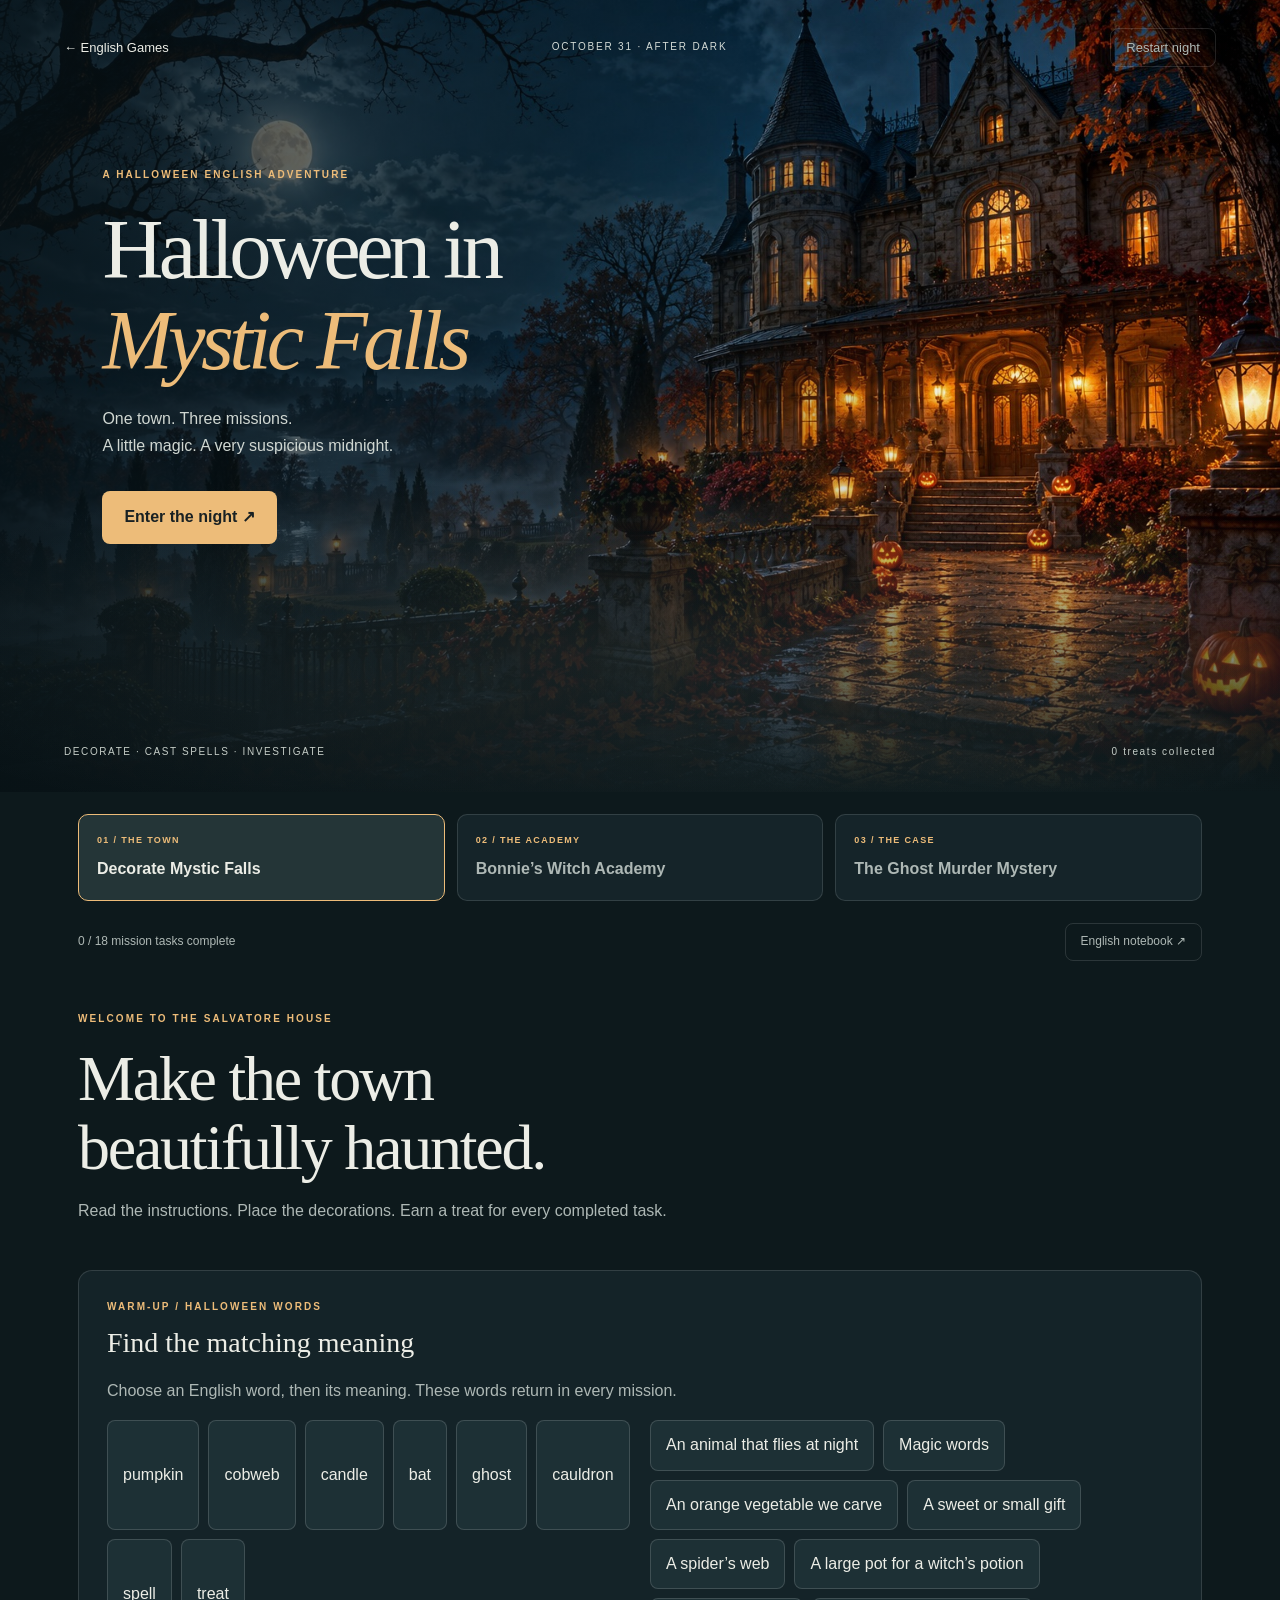
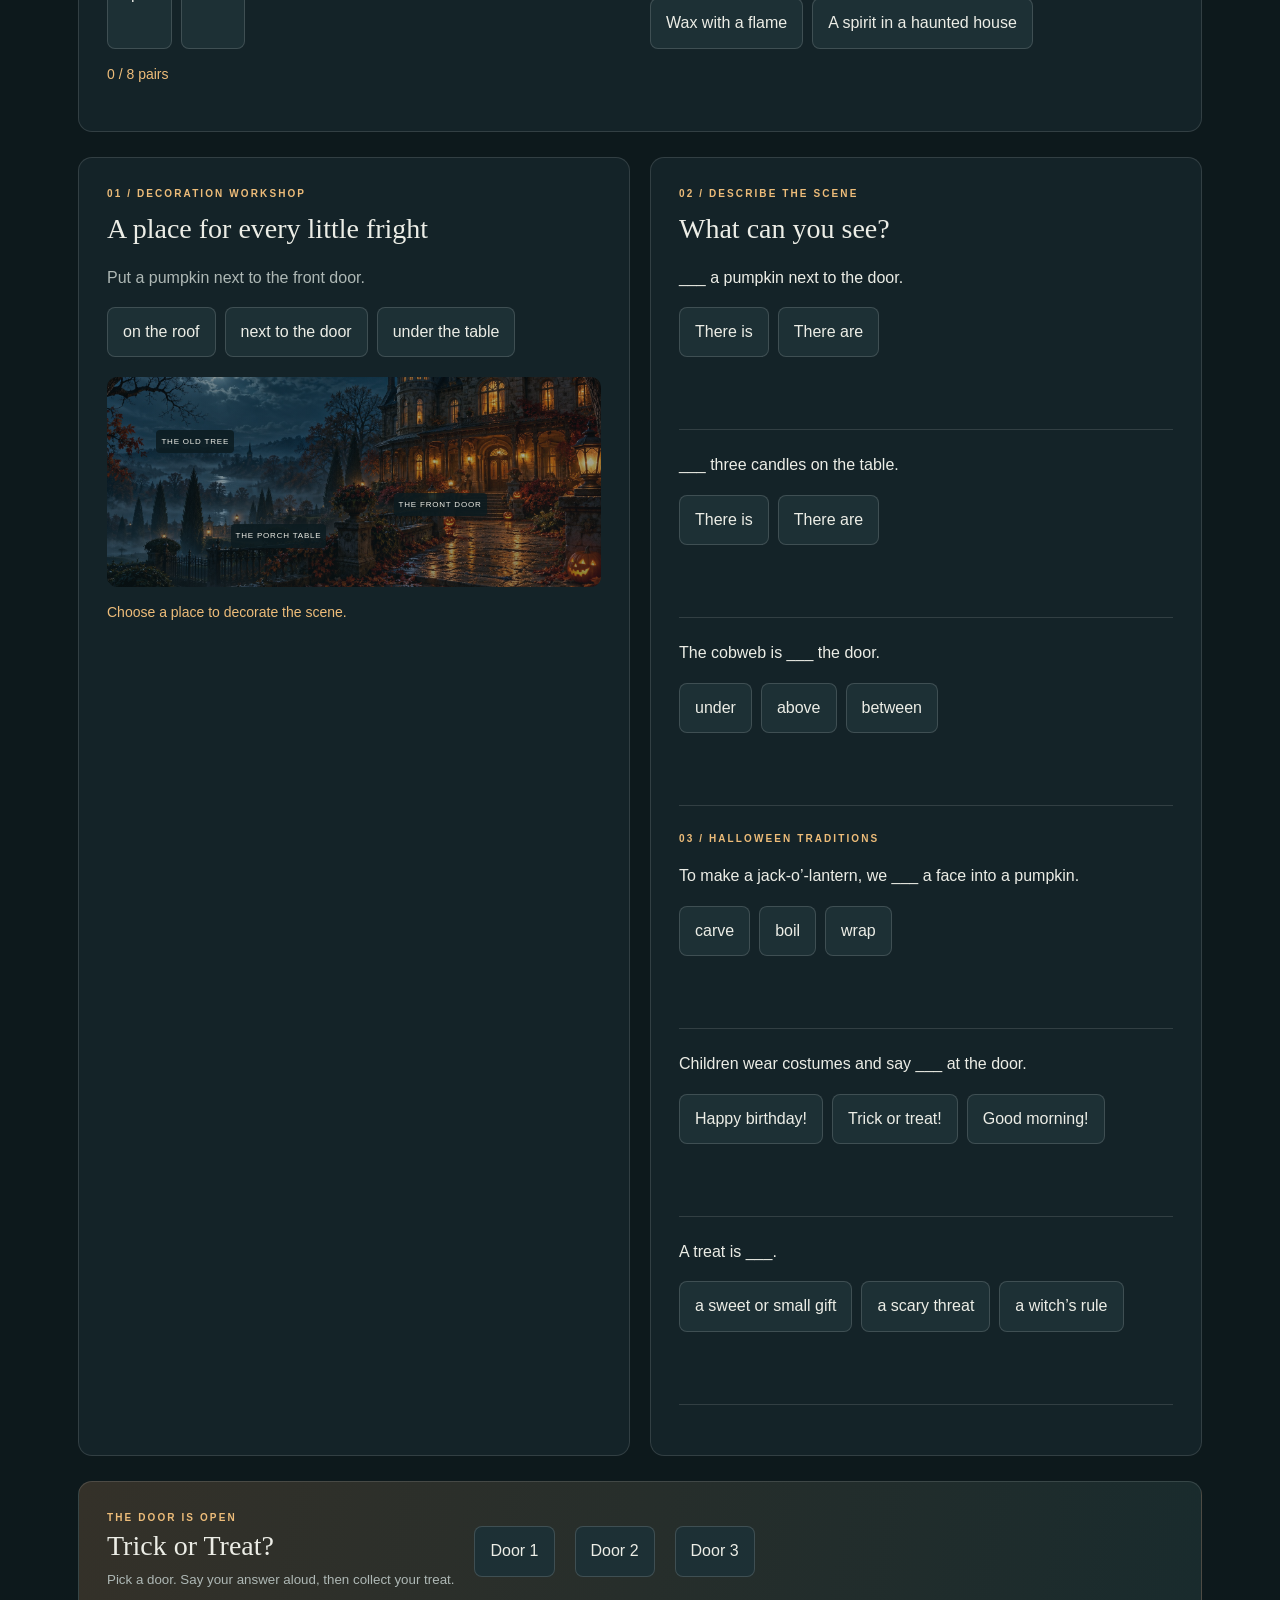
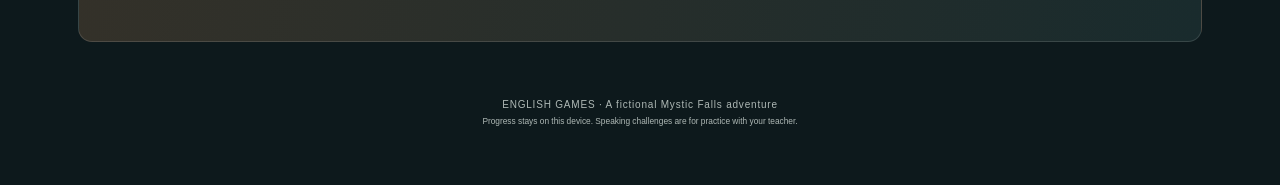
==== games/halloween-mystic-falls/index.html @ 6cf6fd8a "Upgrade Halloween to cinematic three-mission game with solvable mystery" ====
<!doctype html><html lang="en"><head><meta charset="utf-8"><meta name="viewport" content="width=device-width,initial-scale=1"><title>Halloween in Mystic Falls • English Games</title><link rel="stylesheet" href="style.css"></head><body>
<header class="hero"><div class="fog"></div><div class="top"><a href="../../">← English Games</a><span>OCTOBER 31 · AFTER DARK</span><button id="reset">Restart night</button></div><div class="intro"><p class="eyebrow">A HALLOWEEN ENGLISH ADVENTURE</p><h1>Halloween in<br><em>Mystic Falls</em></h1><p>One town. Three missions.<br>A little magic. A very suspicious midnight.</p><a class="primary" href="#missions">Enter the night ↗</a></div><div class="hero-bottom"><span>DECORATE · CAST SPELLS · INVESTIGATE</span><span id="total">0 treats collected</span></div></header>
<main id="missions"><nav role="tablist" aria-label="Missions"><button role="tab" id="tab0" aria-controls="panel0" aria-selected="true" data-tab="0"><small>01 / THE TOWN</small>Decorate Mystic Falls</button><button role="tab" id="tab1" aria-controls="panel1" aria-selected="false" data-tab="1" tabindex="-1"><small>02 / THE ACADEMY</small>Bonnie’s Witch Academy</button><button role="tab" id="tab2" aria-controls="panel2" aria-selected="false" data-tab="2" tabindex="-1"><small>03 / THE CASE</small>The Ghost Murder Mystery</button></nav>
<div class="status"><span id="mission-progress"></span><button id="help">English notebook ↗</button></div><aside id="notebook" hidden><h3>Your English notebook</h3><p><b>There is</b> a pumpkin. <b>There are</b> three candles.</p><p><b>in / on / under / above / next to / between</b> — describe a place.</p><p><b>must</b> = a strong rule · <b>mustn’t</b> = forbidden · <b>have to</b> = necessary · <b>don’t have to</b> = optional.</p><p>Past Simple: <b>Did you see…?</b> / <b>I saw…</b> / <b>I didn’t see…</b><br>With be: <b>Where were you?</b></p><p>pumpkin · carve · costume · cobweb · candle · cauldron · spell · treat · ghost · clue · suspect · alibi</p></aside>
<section role="tabpanel" id="panel0" aria-labelledby="tab0"><div class="chapter"><p class="eyebrow">WELCOME TO THE SALVATORE HOUSE</p><h2>Make the town<br>beautifully haunted.</h2><p>Read the instructions. Place the decorations. Earn a treat for every completed task.</p></div><article class="vocabulary"><div class="label">WARM-UP / HALLOWEEN WORDS</div><h3>Find the matching meaning</h3><p>Choose an English word, then its meaning. These words return in every mission.</p><div class="columns"><div id="vocab-words" class="choices"></div><div id="vocab-meanings" class="choices"></div></div><p id="vocab-feedback" class="feedback" aria-live="polite">0 / 8 pairs</p></article><div class="columns space"><article><div class="label">01 / DECORATION WORKSHOP</div><h3>A place for every little fright</h3><p id="place-prompt"></p><div id="places" class="choices"></div><div id="garden" class="garden"><span class="door">THE FRONT DOOR</span><span class="table">THE PORCH TABLE</span><span class="tree">THE OLD TREE</span></div><p class="feedback" id="place-feedback" aria-live="polite">Choose a place to decorate the scene.</p></article><article><div class="label">02 / DESCRIBE THE SCENE</div><h3>What can you see?</h3><div id="describe"></div><div class="label space">03 / HALLOWEEN TRADITIONS</div><div id="traditions"></div></article></div><div class="treat" id="treat0"></div></section>
<section role="tabpanel" id="panel1" aria-labelledby="tab1" hidden><div class="chapter"><p class="eyebrow">BONNIE BENNETT INVITES YOU</p><h2>A little magic.<br>A lot of responsibility.</h2><p>“We have to protect the party. Read my recipe carefully — and keep Damon away from the cauldron.”</p></div><div class="columns"><article><div class="label">01 / THE ACADEMY RULES</div><h3>Magic has its rules</h3><div id="rules"></div></article><article><div class="label">02 / THE PROTECTION SPELL</div><h3>Follow Bonnie’s recipe</h3><p class="recipe">First, put the herbs in the cauldron.<br>Then, light three candles.<br>Finally, say “Protect this house”.</p><div id="spell" class="choices"></div><p class="feedback" id="spell-feedback" aria-live="polite">Select the steps in the correct order.</p><div class="label space">03 / SPELL INGREDIENTS</div><p>Bonnie needs herbs, candles and a crystal. Select all three.</p><div id="ingredients" class="choices"></div><p class="feedback" id="ingredient-feedback" aria-live="polite">0 / 3 ingredients</p></article></div><div class="treat" id="treat1"></div></section>
<section role="tabpanel" id="panel2" aria-labelledby="tab2" hidden><div class="chapter"><p class="eyebrow">LOCKWOOD MANOR · CASE 1031</p><h2>Who killed<br>the ghost?</h2><p>At exactly 11:47 p.m., the manor’s ghost was destroyed in the locked conservatory. Find the person, the method and the proof.</p></div><article class="case-intro"><b>The rules of this mystery</b><p>Only Damon, Stefan, Bonnie and Caroline were in the manor. Only a living person inside the conservatory could destroy the ghost: they had to light a black candle and say the banishing spell. No remote magic, accomplices or secret entrances. All physical records are reliable; a suspect may lie.</p></article><div class="columns"><article><div class="label">01 / INTERROGATE</div><h3>Four guests. Four stories.</h3><div id="suspects" class="choices"></div><div id="interview"><p>Select a suspect, then ask a question.</p></div></article><article><div class="label">02 / INSPECT THE EVIDENCE</div><h3>Build your case</h3><div id="clues" class="choices"></div><div id="evidence-log"></div></article></div><article class="space"><div class="label">03 / DETECTIVE ENGLISH</div><h3>Ask the right questions</h3><div id="past"></div></article><article class="space"><div class="label">04 / MAKE AN ACCUSATION</div><h3>Proof, not a lucky guess.</h3><p id="case-gate">Read every alibi, inspect all five clues and complete Detective English to unlock the accusation.</p><form id="accusation"><label>Who destroyed the ghost?<select id="killer" required><option value="">Choose a suspect</option><option>Damon</option><option>Stefan</option><option>Bonnie</option><option>Caroline</option></select></label><label>How did they do it?<select id="method" required><option value="">Choose a method</option><option value="candle">They lit the black candle and said the spell.</option><option value="bottle">They broke a bottle of vervain.</option><option value="candy">They gave the ghost a poisoned treat.</option></select></label><label>Which clue disproves their alibi?<select id="proof" required><option value="">Choose the decisive proof</option><option value="door">The conservatory door record</option><option value="photo">The kitchen recording</option><option value="bell">The academy recording</option></select></label><button class="primary" id="submit-case" disabled>Present your case ↗</button></form><p id="verdict" class="feedback" aria-live="polite">The case is open.</p></article><div class="treat" id="treat2"></div></section><footer>ENGLISH GAMES · A fictional Mystic Falls adventure<br><small>Progress stays on this device. Speaking challenges are for practice with your teacher.</small></footer></main><script src="game.js"></script></body></html>
---- games/halloween-mystic-falls/style.css ----
:root{color-scheme:dark;--ink:#ecede6;--muted:#aeb8b5;--gold:#edbc79;--line:#ffffff20;--green:#95cfb1}*{box-sizing:border-box}html{scroll-behavior:smooth}body{margin:0;background:#0d191c;color:var(--ink);font:16px/1.65 -apple-system,BlinkMacSystemFont,"Segoe UI",sans-serif}button,a,select{touch-action:manipulation}button,select{font:inherit}button,a{transition:background .2s,transform .2s}button{cursor:pointer}a{color:inherit;text-decoration:none}button:focus-visible,a:focus-visible,select:focus-visible{outline:3px solid var(--gold);outline-offset:4px}.hero{min-height:690px;height:88svh;max-height:950px;position:relative;background:linear-gradient(90deg,#071115db 0%,#07111575 44%,#07111508 75%),linear-gradient(0deg,#0d191c,transparent 35%),url(manor.jpg) center/cover;overflow:hidden}.top{position:relative;z-index:2;display:flex;align-items:center;justify-content:space-between;padding:28px 5%;font-size:13px}.top>span{font-size:10px;letter-spacing:.18em;color:#d4dbd6}.top button,#help{background:transparent;color:var(--muted);border:1px solid var(--line);padding:8px 15px;border-radius:8px}.intro{position:relative;z-index:1;margin:8vh 8%;max-width:650px}.eyebrow,.label{font-size:10px;letter-spacing:.21em;font-weight:700;color:var(--gold)}h1,h2,h3{font-family:Georgia,"Times New Roman",serif;font-weight:400;line-height:1.08}h1{font-size:clamp(54px,6.6vw,100px);letter-spacing:-.055em;margin:20px 0}h1 em{color:var(--gold);font-weight:400}h2{font-size:clamp(38px,5vw,64px);letter-spacing:-.035em;margin:16px 0}h3{font-size:28px;margin:12px 0 20px}.intro>p:not(.eyebrow){color:#d0d7d2;margin-bottom:32px}.primary{display:inline-block;background:var(--gold);color:#192123;border:0;border-radius:8px;padding:13px 22px;font-weight:650}.primary:hover{background:#ffd39c;transform:translateY(-2px)}.hero-bottom{position:absolute;bottom:32px;left:5%;right:5%;display:flex;justify-content:space-between;font-size:10px;letter-spacing:.16em;color:#c4ccc6}.fog{position:absolute;inset:55% -20% -10%;background:radial-gradient(ellipse,#d5e9dd15,transparent 65%);animation:drift 18s infinite alternate;pointer-events:none}@keyframes drift{to{transform:translateX(10%)}}main{max-width:1180px;margin:auto;padding:0 28px}nav{display:grid;grid-template-columns:repeat(3,1fr);gap:12px;padding:22px 0}nav button{background:#152429;color:var(--muted);border:1px solid var(--line);border-radius:10px;padding:18px;text-align:left;font-weight:600}nav small{display:block;color:var(--gold);font-size:9px;letter-spacing:.15em;margin-bottom:8px}nav button[aria-selected=true]{background:#243537;color:var(--ink);border-color:var(--gold)}.status{display:flex;align-items:center;justify-content:space-between;font-size:12px;color:var(--muted)}.chapter{padding:40px 0 30px;max-width:680px}.chapter>p:last-child{color:var(--muted)}.columns{display:grid;grid-template-columns:1fr 1fr;gap:20px}article,aside,.treat{background:#142328;border:1px solid var(--line);border-radius:14px;padding:28px}article p{color:var(--muted)}.choices{display:flex;flex-wrap:wrap;gap:9px}.choices button,.quiz button,.treat button{background:#1d3035;border:1px solid #ffffff26;color:var(--ink);border-radius:8px;padding:11px 15px}.choices button:hover,.quiz button:hover,.treat button:hover{background:#30464a}.choices button.good,.quiz button.good{background:#27463d;border-color:var(--green)}button:disabled{cursor:default;opacity:.55}.quiz{margin-bottom:22px;border-bottom:1px solid var(--line);padding-bottom:18px}.quiz p{color:var(--ink)}.quiz .choices{margin-top:10px}.feedback{min-height:26px;font-size:14px;color:var(--gold)!important}.space{margin-top:25px}.garden{height:210px;position:relative;border-radius:10px;margin-top:20px;background:linear-gradient(0deg,#10212577,#10212555),url(manor.jpg) 74% 68%/cover;overflow:hidden}.garden>span{position:absolute;font-size:8px;letter-spacing:.1em;background:#0c1c20da;padding:5px;border-radius:4px}.door{top:55%;left:58%}.table{top:70%;left:25%}.tree{top:25%;left:10%}.garden .placed{color:#ffd7a0;font-size:12px;box-shadow:0 0 20px #e8a84b55}.recipe{border-left:2px solid var(--gold);padding-left:18px}.treat{margin-top:25px;background:linear-gradient(100deg,#343129,#192b2d);display:flex;gap:20px;align-items:center;flex-wrap:wrap}.treat h3{margin:5px 0}.treat .challenge{flex-basis:100%;margin:0;color:var(--gold)}.treat small{color:var(--muted)}.case-intro{margin-bottom:20px;border-left:3px solid var(--gold)}#interview{margin-top:20px}#interview blockquote{margin:15px 0;padding:12px 18px;border-left:2px solid var(--gold);color:#d8dfdb}.evidence{border-bottom:1px solid var(--line);padding:12px 0;font-size:14px}.evidence b{color:var(--gold)}form{display:grid;grid-template-columns:1fr 1fr;gap:16px}label{font-size:12px;color:var(--muted)}select{display:block;width:100%;margin-top:8px;background:#0e1c20;color:var(--ink);border:1px solid var(--line);border-radius:8px;padding:12px;font-size:14px}form button{align-self:end}footer{text-align:center;padding:55px 0;color:var(--muted);font-size:10px;letter-spacing:.08em}footer small{letter-spacing:0}aside{margin-top:18px}[hidden]{display:none!important}@media(max-width:700px){.hero{height:80svh;min-height:580px;background-position:65% center}.intro{margin:10vh 6%}.top{padding:20px 6%}.top>span{display:none}.hero-bottom{font-size:8px;gap:20px}.columns{grid-template-columns:1fr}main{padding:0 16px}nav{gap:7px}nav button{padding:12px 8px;font-size:12px;line-height:1.4}nav small{font-size:8px}.chapter{padding-top:25px}article,.treat,aside{padding:20px}form{grid-template-columns:1fr}.status{gap:12px;font-size:11px}#help{font-size:11px;padding:8px}.treat{gap:12px}}@media(prefers-reduced-motion:reduce){*{scroll-behavior:auto!important;animation:none!important;transition:none!important}}
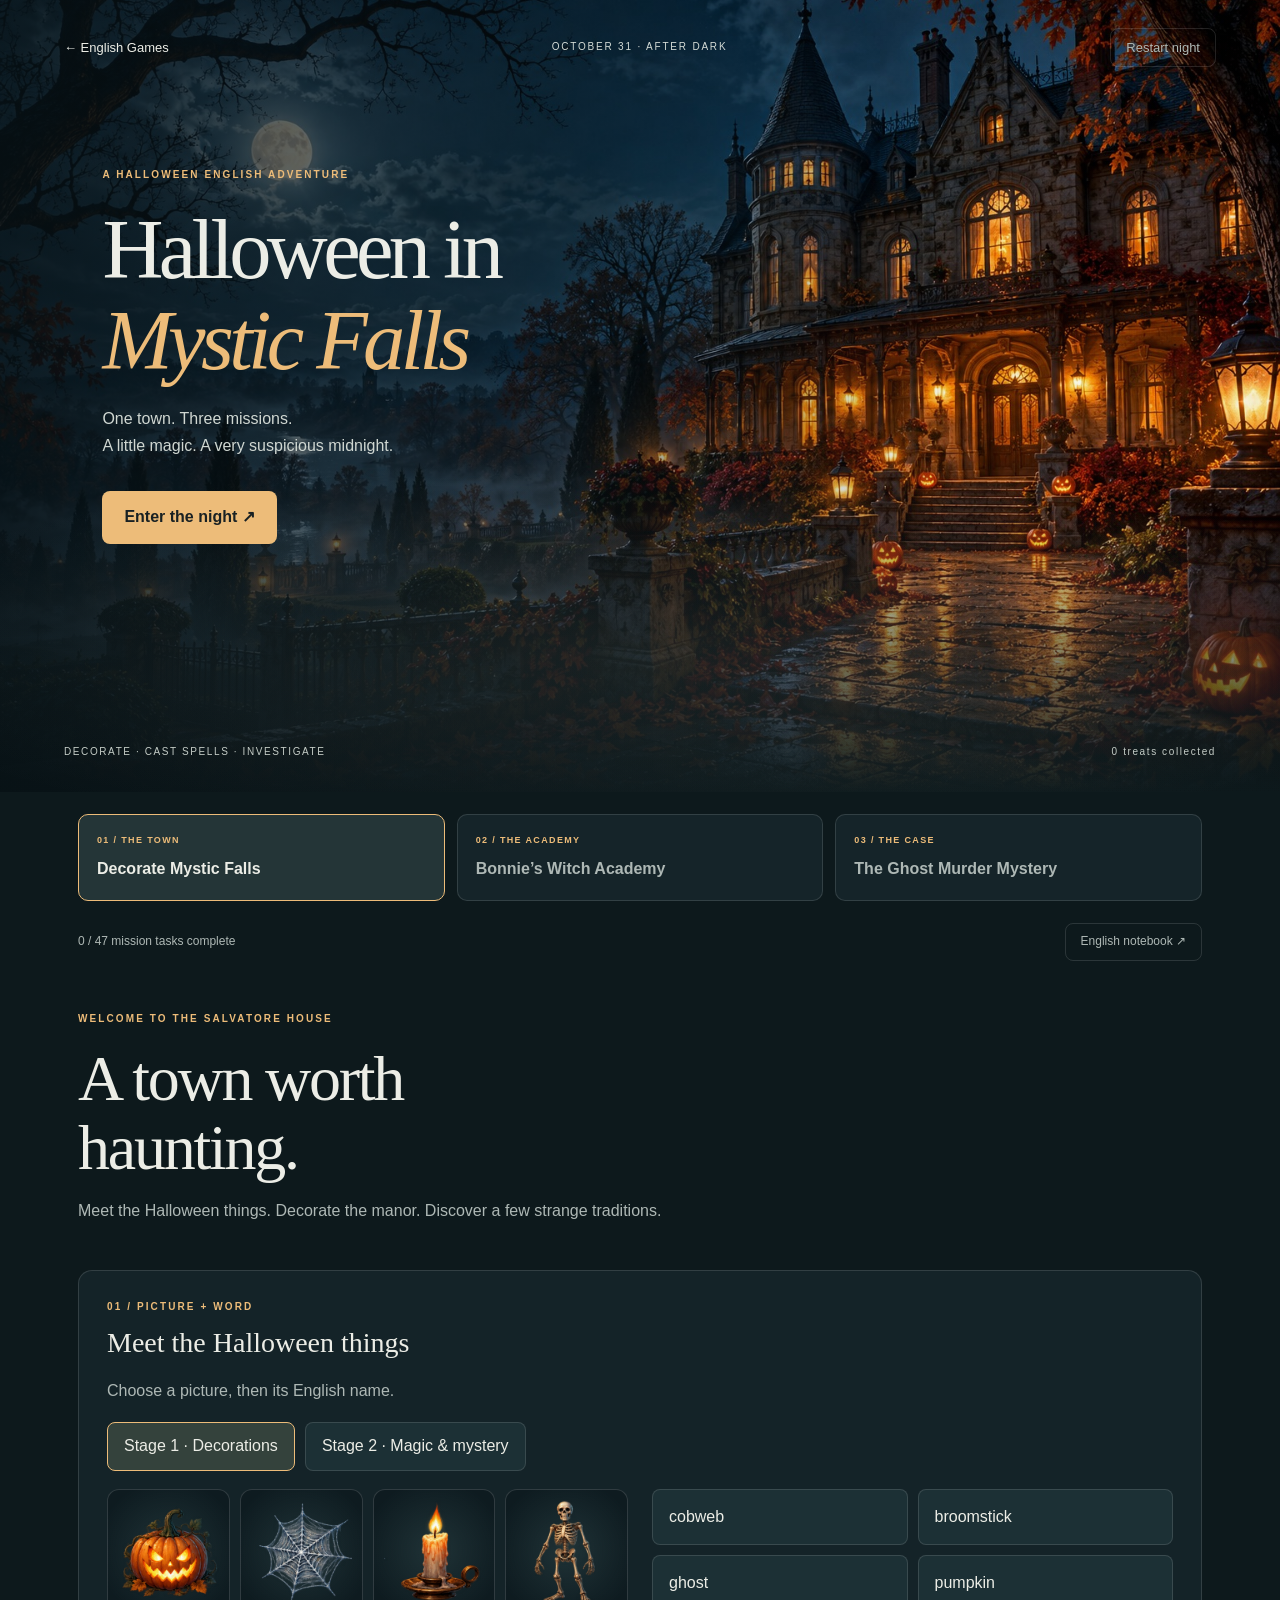
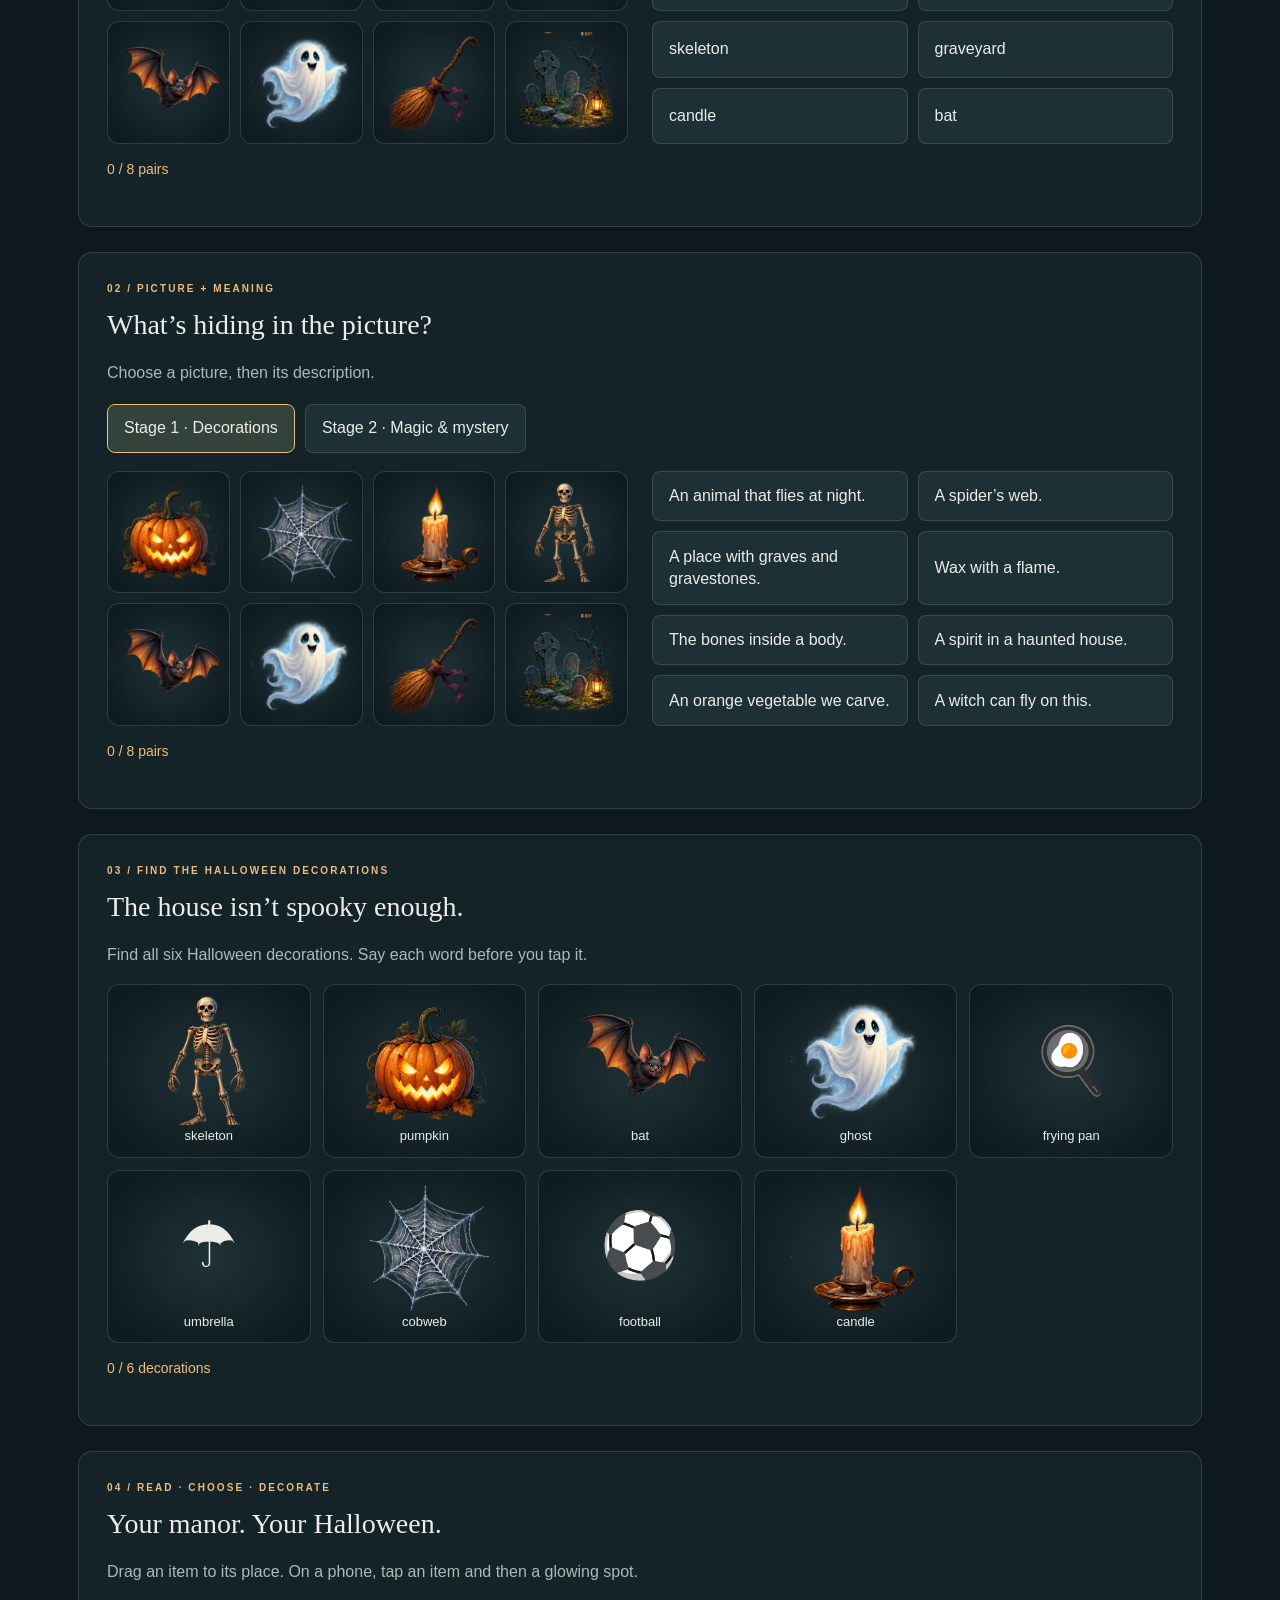
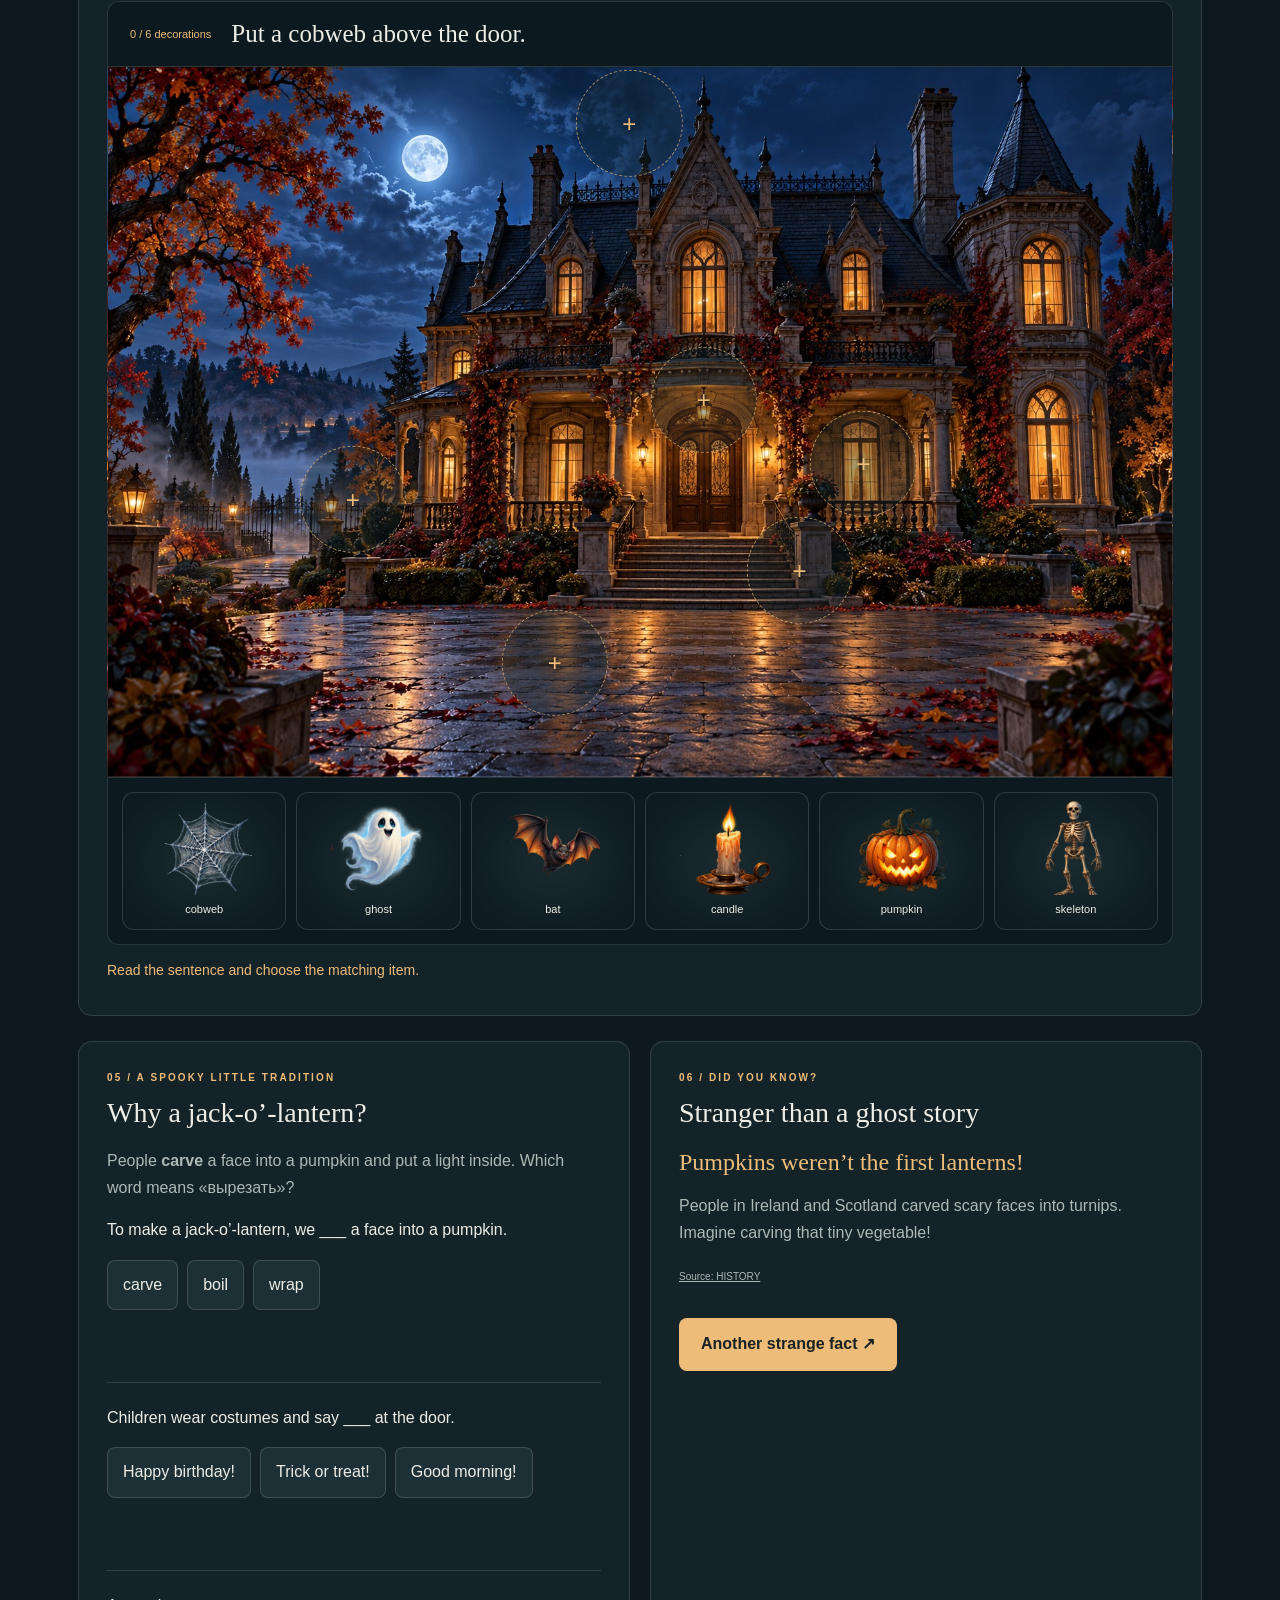
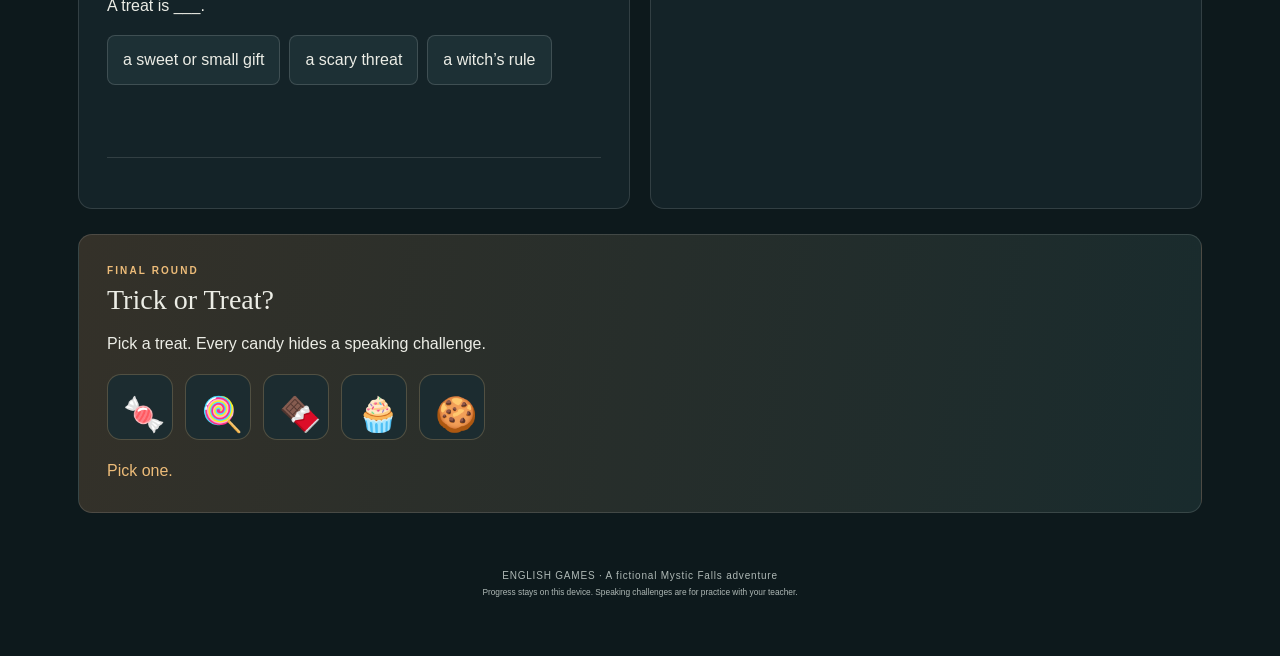
==== commit a8e786e1: "Restore Decorate games with illustrated matching and interactive manor placement" ====
--- a/games/halloween-mystic-falls/index.html
+++ b/games/halloween-mystic-falls/index.html
@@ -1,7 +1,14 @@
-<!doctype html><html lang="en"><head><meta charset="utf-8"><meta name="viewport" content="width=device-width,initial-scale=1"><title>Halloween in Mystic Falls • English Games</title><link rel="stylesheet" href="style.css"></head><body>
+<!doctype html><html lang="en"><head><meta charset="utf-8"><meta name="viewport" content="width=device-width,initial-scale=1"><title>Halloween in Mystic Falls • English Games</title><link rel="stylesheet" href="style.css?v=3"></head><body>
 <header class="hero"><div class="fog"></div><div class="top"><a href="../../">← English Games</a><span>OCTOBER 31 · AFTER DARK</span><button id="reset">Restart night</button></div><div class="intro"><p class="eyebrow">A HALLOWEEN ENGLISH ADVENTURE</p><h1>Halloween in<br><em>Mystic Falls</em></h1><p>One town. Three missions.<br>A little magic. A very suspicious midnight.</p><a class="primary" href="#missions">Enter the night ↗</a></div><div class="hero-bottom"><span>DECORATE · CAST SPELLS · INVESTIGATE</span><span id="total">0 treats collected</span></div></header>
 <main id="missions"><nav role="tablist" aria-label="Missions"><button role="tab" id="tab0" aria-controls="panel0" aria-selected="true" data-tab="0"><small>01 / THE TOWN</small>Decorate Mystic Falls</button><button role="tab" id="tab1" aria-controls="panel1" aria-selected="false" data-tab="1" tabindex="-1"><small>02 / THE ACADEMY</small>Bonnie’s Witch Academy</button><button role="tab" id="tab2" aria-controls="panel2" aria-selected="false" data-tab="2" tabindex="-1"><small>03 / THE CASE</small>The Ghost Murder Mystery</button></nav>
 <div class="status"><span id="mission-progress"></span><button id="help">English notebook ↗</button></div><aside id="notebook" hidden><h3>Your English notebook</h3><p><b>There is</b> a pumpkin. <b>There are</b> three candles.</p><p><b>in / on / under / above / next to / between</b> — describe a place.</p><p><b>must</b> = a strong rule · <b>mustn’t</b> = forbidden · <b>have to</b> = necessary · <b>don’t have to</b> = optional.</p><p>Past Simple: <b>Did you see…?</b> / <b>I saw…</b> / <b>I didn’t see…</b><br>With be: <b>Where were you?</b></p><p>pumpkin · carve · costume · cobweb · candle · cauldron · spell · treat · ghost · clue · suspect · alibi</p></aside>
-<section role="tabpanel" id="panel0" aria-labelledby="tab0"><div class="chapter"><p class="eyebrow">WELCOME TO THE SALVATORE HOUSE</p><h2>Make the town<br>beautifully haunted.</h2><p>Read the instructions. Place the decorations. Earn a treat for every completed task.</p></div><article class="vocabulary"><div class="label">WARM-UP / HALLOWEEN WORDS</div><h3>Find the matching meaning</h3><p>Choose an English word, then its meaning. These words return in every mission.</p><div class="columns"><div id="vocab-words" class="choices"></div><div id="vocab-meanings" class="choices"></div></div><p id="vocab-feedback" class="feedback" aria-live="polite">0 / 8 pairs</p></article><div class="columns space"><article><div class="label">01 / DECORATION WORKSHOP</div><h3>A place for every little fright</h3><p id="place-prompt"></p><div id="places" class="choices"></div><div id="garden" class="garden"><span class="door">THE FRONT DOOR</span><span class="table">THE PORCH TABLE</span><span class="tree">THE OLD TREE</span></div><p class="feedback" id="place-feedback" aria-live="polite">Choose a place to decorate the scene.</p></article><article><div class="label">02 / DESCRIBE THE SCENE</div><h3>What can you see?</h3><div id="describe"></div><div class="label space">03 / HALLOWEEN TRADITIONS</div><div id="traditions"></div></article></div><div class="treat" id="treat0"></div></section>
+<section role="tabpanel" id="panel0" aria-labelledby="tab0">
+<div class="chapter"><p class="eyebrow">WELCOME TO THE SALVATORE HOUSE</p><h2>A town worth<br>haunting.</h2><p>Meet the Halloween things. Decorate the manor. Discover a few strange traditions.</p></div>
+<article class="vocabulary"><div class="label">01 / PICTURE + WORD</div><h3>Meet the Halloween things</h3><p>Choose a picture, then its English name.</p><div class="round-switch" id="word-rounds"></div><div class="match-board"><div id="word-pictures" class="picture-grid"></div><div id="word-targets" class="target-grid"></div></div><p id="word-feedback" class="feedback" aria-live="polite"></p></article>
+<article class="vocabulary space"><div class="label">02 / PICTURE + MEANING</div><h3>What’s hiding in the picture?</h3><p>Choose a picture, then its description.</p><div class="round-switch" id="meaning-rounds"></div><div class="match-board"><div id="meaning-pictures" class="picture-grid"></div><div id="meaning-targets" class="target-grid descriptions"></div></div><p id="meaning-feedback" class="feedback" aria-live="polite"></p></article>
+<article class="space"><div class="label">03 / FIND THE HALLOWEEN DECORATIONS</div><h3>The house isn’t spooky enough.</h3><p>Find all six Halloween decorations. Say each word before you tap it.</p><div id="decoration-hunt" class="hunt-grid"></div><p id="hunt-feedback" class="feedback" aria-live="polite">0 / 6 decorations</p></article>
+<article class="decorator space"><div class="label">04 / READ · CHOOSE · DECORATE</div><h3>Your manor. Your Halloween.</h3><p>Drag an item to its place. On a phone, tap an item and then a glowing spot.</p><div class="mission-strip"><span id="decor-count"></span><p id="decor-sentence"></p><button id="replay-decor">Play again ↻</button></div><div id="decoration-scene" class="decoration-scene" aria-label="Interactive manor decoration scene"></div><div id="item-tray" class="item-tray" aria-label="Choose a decoration"></div><p id="decor-feedback" class="feedback" aria-live="polite">Read the sentence and choose the matching item.</p></article>
+<div class="columns space"><article><div class="label">05 / A SPOOKY LITTLE TRADITION</div><h3>Why a jack-o’-lantern?</h3><p>People <b>carve</b> a face into a pumpkin and put a light inside. Which word means «вырезать»?</p><div id="traditions"></div></article><article><div class="label">06 / DID YOU KNOW?</div><h3>Stranger than a ghost story</h3><div id="fun-facts"></div><button id="next-fact" class="primary">Another strange fact ↗</button></article></div>
+<div class="treat" id="treat0"></div></section>
 <section role="tabpanel" id="panel1" aria-labelledby="tab1" hidden><div class="chapter"><p class="eyebrow">BONNIE BENNETT INVITES YOU</p><h2>A little magic.<br>A lot of responsibility.</h2><p>“We have to protect the party. Read my recipe carefully — and keep Damon away from the cauldron.”</p></div><div class="columns"><article><div class="label">01 / THE ACADEMY RULES</div><h3>Magic has its rules</h3><div id="rules"></div></article><article><div class="label">02 / THE PROTECTION SPELL</div><h3>Follow Bonnie’s recipe</h3><p class="recipe">First, put the herbs in the cauldron.<br>Then, light three candles.<br>Finally, say “Protect this house”.</p><div id="spell" class="choices"></div><p class="feedback" id="spell-feedback" aria-live="polite">Select the steps in the correct order.</p><div class="label space">03 / SPELL INGREDIENTS</div><p>Bonnie needs herbs, candles and a crystal. Select all three.</p><div id="ingredients" class="choices"></div><p class="feedback" id="ingredient-feedback" aria-live="polite">0 / 3 ingredients</p></article></div><div class="treat" id="treat1"></div></section>
-<section role="tabpanel" id="panel2" aria-labelledby="tab2" hidden><div class="chapter"><p class="eyebrow">LOCKWOOD MANOR · CASE 1031</p><h2>Who killed<br>the ghost?</h2><p>At exactly 11:47 p.m., the manor’s ghost was destroyed in the locked conservatory. Find the person, the method and the proof.</p></div><article class="case-intro"><b>The rules of this mystery</b><p>Only Damon, Stefan, Bonnie and Caroline were in the manor. Only a living person inside the conservatory could destroy the ghost: they had to light a black candle and say the banishing spell. No remote magic, accomplices or secret entrances. All physical records are reliable; a suspect may lie.</p></article><div class="columns"><article><div class="label">01 / INTERROGATE</div><h3>Four guests. Four stories.</h3><div id="suspects" class="choices"></div><div id="interview"><p>Select a suspect, then ask a question.</p></div></article><article><div class="label">02 / INSPECT THE EVIDENCE</div><h3>Build your case</h3><div id="clues" class="choices"></div><div id="evidence-log"></div></article></div><article class="space"><div class="label">03 / DETECTIVE ENGLISH</div><h3>Ask the right questions</h3><div id="past"></div></article><article class="space"><div class="label">04 / MAKE AN ACCUSATION</div><h3>Proof, not a lucky guess.</h3><p id="case-gate">Read every alibi, inspect all five clues and complete Detective English to unlock the accusation.</p><form id="accusation"><label>Who destroyed the ghost?<select id="killer" required><option value="">Choose a suspect</option><option>Damon</option><option>Stefan</option><option>Bonnie</option><option>Caroline</option></select></label><label>How did they do it?<select id="method" required><option value="">Choose a method</option><option value="candle">They lit the black candle and said the spell.</option><option value="bottle">They broke a bottle of vervain.</option><option value="candy">They gave the ghost a poisoned treat.</option></select></label><label>Which clue disproves their alibi?<select id="proof" required><option value="">Choose the decisive proof</option><option value="door">The conservatory door record</option><option value="photo">The kitchen recording</option><option value="bell">The academy recording</option></select></label><button class="primary" id="submit-case" disabled>Present your case ↗</button></form><p id="verdict" class="feedback" aria-live="polite">The case is open.</p></article><div class="treat" id="treat2"></div></section><footer>ENGLISH GAMES · A fictional Mystic Falls adventure<br><small>Progress stays on this device. Speaking challenges are for practice with your teacher.</small></footer></main><script src="game.js"></script></body></html>
+<section role="tabpanel" id="panel2" aria-labelledby="tab2" hidden><div class="chapter"><p class="eyebrow">LOCKWOOD MANOR · CASE 1031</p><h2>Who killed<br>the ghost?</h2><p>At exactly 11:47 p.m., the manor’s ghost was destroyed in the locked conservatory. Find the person, the method and the proof.</p></div><article class="case-intro"><b>The rules of this mystery</b><p>Only Damon, Stefan, Bonnie and Caroline were in the manor. Only a living person inside the conservatory could destroy the ghost: they had to light a black candle and say the banishing spell. No remote magic, accomplices or secret entrances. All physical records are reliable; a suspect may lie.</p></article><div class="columns"><article><div class="label">01 / INTERROGATE</div><h3>Four guests. Four stories.</h3><div id="suspects" class="choices"></div><div id="interview"><p>Select a suspect, then ask a question.</p></div></article><article><div class="label">02 / INSPECT THE EVIDENCE</div><h3>Build your case</h3><div id="clues" class="choices"></div><div id="evidence-log"></div></article></div><article class="space"><div class="label">03 / DETECTIVE ENGLISH</div><h3>Ask the right questions</h3><div id="past"></div></article><article class="space"><div class="label">04 / MAKE AN ACCUSATION</div><h3>Proof, not a lucky guess.</h3><p id="case-gate">Read every alibi, inspect all five clues and complete Detective English to unlock the accusation.</p><form id="accusation"><label>Who destroyed the ghost?<select id="killer" required><option value="">Choose a suspect</option><option>Damon</option><option>Stefan</option><option>Bonnie</option><option>Caroline</option></select></label><label>How did they do it?<select id="method" required><option value="">Choose a method</option><option value="candle">They lit the black candle and said the spell.</option><option value="bottle">They broke a bottle of vervain.</option><option value="candy">They gave the ghost a poisoned treat.</option></select></label><label>Which clue disproves their alibi?<select id="proof" required><option value="">Choose the decisive proof</option><option value="door">The conservatory door record</option><option value="photo">The kitchen recording</option><option value="bell">The academy recording</option></select></label><button class="primary" id="submit-case" disabled>Present your case ↗</button></form><p id="verdict" class="feedback" aria-live="polite">The case is open.</p></article><div class="treat" id="treat2"></div></section><footer>ENGLISH GAMES · A fictional Mystic Falls adventure<br><small>Progress stays on this device. Speaking challenges are for practice with your teacher.</small></footer></main><script src="game.js?v=3"></script><script src="decorate.js?v=3"></script></body></html>
--- a/games/halloween-mystic-falls/style.css
+++ b/games/halloween-mystic-falls/style.css
@@ -1 +1,4 @@
 :root{color-scheme:dark;--ink:#ecede6;--muted:#aeb8b5;--gold:#edbc79;--line:#ffffff20;--green:#95cfb1}*{box-sizing:border-box}html{scroll-behavior:smooth}body{margin:0;background:#0d191c;color:var(--ink);font:16px/1.65 -apple-system,BlinkMacSystemFont,"Segoe UI",sans-serif}button,a,select{touch-action:manipulation}button,select{font:inherit}button,a{transition:background .2s,transform .2s}button{cursor:pointer}a{color:inherit;text-decoration:none}button:focus-visible,a:focus-visible,select:focus-visible{outline:3px solid var(--gold);outline-offset:4px}.hero{min-height:690px;height:88svh;max-height:950px;position:relative;background:linear-gradient(90deg,#071115db 0%,#07111575 44%,#07111508 75%),linear-gradient(0deg,#0d191c,transparent 35%),url(manor.jpg) center/cover;overflow:hidden}.top{position:relative;z-index:2;display:flex;align-items:center;justify-content:space-between;padding:28px 5%;font-size:13px}.top>span{font-size:10px;letter-spacing:.18em;color:#d4dbd6}.top button,#help{background:transparent;color:var(--muted);border:1px solid var(--line);padding:8px 15px;border-radius:8px}.intro{position:relative;z-index:1;margin:8vh 8%;max-width:650px}.eyebrow,.label{font-size:10px;letter-spacing:.21em;font-weight:700;color:var(--gold)}h1,h2,h3{font-family:Georgia,"Times New Roman",serif;font-weight:400;line-height:1.08}h1{font-size:clamp(54px,6.6vw,100px);letter-spacing:-.055em;margin:20px 0}h1 em{color:var(--gold);font-weight:400}h2{font-size:clamp(38px,5vw,64px);letter-spacing:-.035em;margin:16px 0}h3{font-size:28px;margin:12px 0 20px}.intro>p:not(.eyebrow){color:#d0d7d2;margin-bottom:32px}.primary{display:inline-block;background:var(--gold);color:#192123;border:0;border-radius:8px;padding:13px 22px;font-weight:650}.primary:hover{background:#ffd39c;transform:translateY(-2px)}.hero-bottom{position:absolute;bottom:32px;left:5%;right:5%;display:flex;justify-content:space-between;font-size:10px;letter-spacing:.16em;color:#c4ccc6}.fog{position:absolute;inset:55% -20% -10%;background:radial-gradient(ellipse,#d5e9dd15,transparent 65%);animation:drift 18s infinite alternate;pointer-events:none}@keyframes drift{to{transform:translateX(10%)}}main{max-width:1180px;margin:auto;padding:0 28px}nav{display:grid;grid-template-columns:repeat(3,1fr);gap:12px;padding:22px 0}nav button{background:#152429;color:var(--muted);border:1px solid var(--line);border-radius:10px;padding:18px;text-align:left;font-weight:600}nav small{display:block;color:var(--gold);font-size:9px;letter-spacing:.15em;margin-bottom:8px}nav button[aria-selected=true]{background:#243537;color:var(--ink);border-color:var(--gold)}.status{display:flex;align-items:center;justify-content:space-between;font-size:12px;color:var(--muted)}.chapter{padding:40px 0 30px;max-width:680px}.chapter>p:last-child{color:var(--muted)}.columns{display:grid;grid-template-columns:1fr 1fr;gap:20px}article,aside,.treat{background:#142328;border:1px solid var(--line);border-radius:14px;padding:28px}article p{color:var(--muted)}.choices{display:flex;flex-wrap:wrap;gap:9px}.choices button,.quiz button,.treat button{background:#1d3035;border:1px solid #ffffff26;color:var(--ink);border-radius:8px;padding:11px 15px}.choices button:hover,.quiz button:hover,.treat button:hover{background:#30464a}.choices button.good,.quiz button.good{background:#27463d;border-color:var(--green)}button:disabled{cursor:default;opacity:.55}.quiz{margin-bottom:22px;border-bottom:1px solid var(--line);padding-bottom:18px}.quiz p{color:var(--ink)}.quiz .choices{margin-top:10px}.feedback{min-height:26px;font-size:14px;color:var(--gold)!important}.space{margin-top:25px}.garden{height:210px;position:relative;border-radius:10px;margin-top:20px;background:linear-gradient(0deg,#10212577,#10212555),url(manor.jpg) 74% 68%/cover;overflow:hidden}.garden>span{position:absolute;font-size:8px;letter-spacing:.1em;background:#0c1c20da;padding:5px;border-radius:4px}.door{top:55%;left:58%}.table{top:70%;left:25%}.tree{top:25%;left:10%}.garden .placed{color:#ffd7a0;font-size:12px;box-shadow:0 0 20px #e8a84b55}.recipe{border-left:2px solid var(--gold);padding-left:18px}.treat{margin-top:25px;background:linear-gradient(100deg,#343129,#192b2d);display:flex;gap:20px;align-items:center;flex-wrap:wrap}.treat h3{margin:5px 0}.treat .challenge{flex-basis:100%;margin:0;color:var(--gold)}.treat small{color:var(--muted)}.case-intro{margin-bottom:20px;border-left:3px solid var(--gold)}#interview{margin-top:20px}#interview blockquote{margin:15px 0;padding:12px 18px;border-left:2px solid var(--gold);color:#d8dfdb}.evidence{border-bottom:1px solid var(--line);padding:12px 0;font-size:14px}.evidence b{color:var(--gold)}form{display:grid;grid-template-columns:1fr 1fr;gap:16px}label{font-size:12px;color:var(--muted)}select{display:block;width:100%;margin-top:8px;background:#0e1c20;color:var(--ink);border:1px solid var(--line);border-radius:8px;padding:12px;font-size:14px}form button{align-self:end}footer{text-align:center;padding:55px 0;color:var(--muted);font-size:10px;letter-spacing:.08em}footer small{letter-spacing:0}aside{margin-top:18px}[hidden]{display:none!important}@media(max-width:700px){.hero{height:80svh;min-height:580px;background-position:65% center}.intro{margin:10vh 6%}.top{padding:20px 6%}.top>span{display:none}.hero-bottom{font-size:8px;gap:20px}.columns{grid-template-columns:1fr}main{padding:0 16px}nav{gap:7px}nav button{padding:12px 8px;font-size:12px;line-height:1.4}nav small{font-size:8px}.chapter{padding-top:25px}article,.treat,aside{padding:20px}form{grid-template-columns:1fr}.status{gap:12px;font-size:11px}#help{font-size:11px;padding:8px}.treat{gap:12px}}@media(prefers-reduced-motion:reduce){*{scroll-behavior:auto!important;animation:none!important;transition:none!important}}
+/* Illustrated Decorate chapter */
+.word-art{display:block;flex-shrink:0;width:100%;aspect-ratio:1;background-image:url(vocabulary.png);background-size:400% 400%;background-repeat:no-repeat;pointer-events:none}.round-switch{display:flex;gap:10px;margin:18px 0}.round-switch button,.match-target,#replay-decor{border:1px solid var(--line);border-radius:8px;color:var(--ink);background:#1c3035;padding:10px 16px;font:inherit}.round-switch button[aria-pressed=true]{border-color:var(--gold);background:#34423c}.match-board{display:grid;grid-template-columns:1fr 1fr;gap:24px}.picture-grid{display:grid;grid-template-columns:repeat(4,minmax(0,1fr));gap:10px}.target-grid{display:grid;grid-template-columns:repeat(2,minmax(0,1fr));gap:10px}.picture-card,.hunt-card,.tray-item{position:relative;background:radial-gradient(ellipse at center,#42606144,#0e1b20 85%);border:1px solid #ffffff24;border-radius:12px;color:var(--ink);padding:10px;min-width:0}.picture-card{align-self:start}.picture-card.selected,.tray-item.selected{border-color:var(--gold);box-shadow:0 0 0 2px #edbc7933}.matched{border-color:#95cfb160!important;background-color:#25453c!important}.picture-card.matched:after{content:'✓';position:absolute;right:8px;bottom:5px;color:var(--green);font-weight:bold}.match-target{text-align:left;line-height:1.4}.match-target.wrong{border-color:#ef9393;background:#573738}.hunt-grid{display:grid;grid-template-columns:repeat(5,1fr);gap:12px}.hunt-card .word-art{max-width:130px;margin:auto}.hunt-card>span:last-child{display:block;font-size:13px}.decoy-icon{display:grid;place-items:center;height:130px;font-size:64px}.mission-strip{background:#0c191e;border:1px solid var(--line);border-radius:12px 12px 0 0;padding:16px 22px;display:flex;align-items:center;gap:20px}.mission-strip>span{color:var(--gold);font-size:11px;white-space:nowrap}.mission-strip>p{color:var(--ink);font-family:Georgia,serif;font-size:25px;line-height:1.25;margin:0;flex:1}.mission-strip button{font-size:12px;white-space:nowrap}.decoration-scene{position:relative;aspect-ratio:3/2;background:url(decorate-manor.jpg) center/100% 100%;border:1px solid var(--line);border-top:0;overflow:hidden}.drop-spot{position:absolute;transform:translate(-50%,-50%);width:10%;aspect-ratio:1;min-width:40px;border:1px dashed #edbc79b0;border-radius:50%;background:#15292e55;color:var(--gold);padding:0;display:grid;place-items:center}.spot-sign{font-size:24px;text-shadow:0 2px 8px #000}.spot-tip{position:absolute;top:100%;left:50%;transform:translateX(-50%);font-size:10px;white-space:nowrap;padding:2px 7px;background:#0b181ee8;border-radius:4px;opacity:0;pointer-events:none}.drop-spot:hover .spot-tip,.drop-spot:focus-visible .spot-tip{opacity:1}.drop-spot.drag-over{background:#edbc7940;box-shadow:0 0 24px #edbc79}.drop-spot.filled{border:0;background:none;opacity:1;width:13%;border-radius:0}.drop-spot.filled .spot-sign,.drop-spot.filled .spot-tip{display:none}.drop-spot[data-zone=above-door].filled{width:10%}.drop-spot[data-zone=window].filled{width:8%}.drop-spot[data-zone=front-house].filled{width:14%}.drop-spot[data-zone=above-house].filled{width:15%}.item-tray{display:grid;grid-template-columns:repeat(6,minmax(0,1fr));gap:10px;padding:14px;background:#0c191e;border:1px solid var(--line);border-radius:0 0 12px 12px}.tray-item{padding:7px;cursor:grab}.tray-item:active{cursor:grabbing}.tray-item>span:last-child{font-size:11px}.tray-item .word-art{max-width:95px;margin:auto}.decorator{padding-bottom:16px}.fact-source{font-size:10px;color:var(--muted);text-decoration:underline}#fun-facts{min-height:170px}#fun-facts h4{color:var(--gold);font:24px/1.2 Georgia,serif;margin:16px 0}.candies{display:flex;gap:12px;flex-wrap:wrap}.candies button{font-size:34px;width:66px;height:66px;background:#1c2c30;border:1px solid #edbc7940;border-radius:14px}.candies button:hover{transform:translateY(-4px)}#treat0{display:block}#treat0 .challenge{margin:18px 0 0}.vocabulary{scroll-margin-top:20px}
+@media(max-width:700px){.match-board{gap:12px;grid-template-columns:1fr}.picture-grid{grid-template-columns:repeat(4,minmax(0,1fr));gap:7px}.target-grid{grid-template-columns:repeat(2,minmax(0,1fr));gap:7px}.picture-card{padding:5px}.round-switch button{font-size:11px;padding:8px}.match-target{padding:11px;font-size:13px;min-height:45px}.hunt-grid{grid-template-columns:repeat(3,1fr);gap:8px}.hunt-card{padding:5px}.decoy-icon{height:90px;font-size:45px}.mission-strip{padding:12px;gap:8px;flex-wrap:wrap}.mission-strip>p{font-size:21px;flex-basis:100%;order:2}.item-tray{grid-template-columns:repeat(3,minmax(0,1fr));padding:10px;gap:8px}.drop-spot{min-width:34px}.spot-sign{font-size:17px}.spot-tip{font-size:8px}.decorator{padding:14px}.tray-item .word-art{max-width:75px}.hunt-card>span:last-child{font-size:11px}.candies{gap:8px}.candies button{width:52px;height:52px;font-size:28px}}
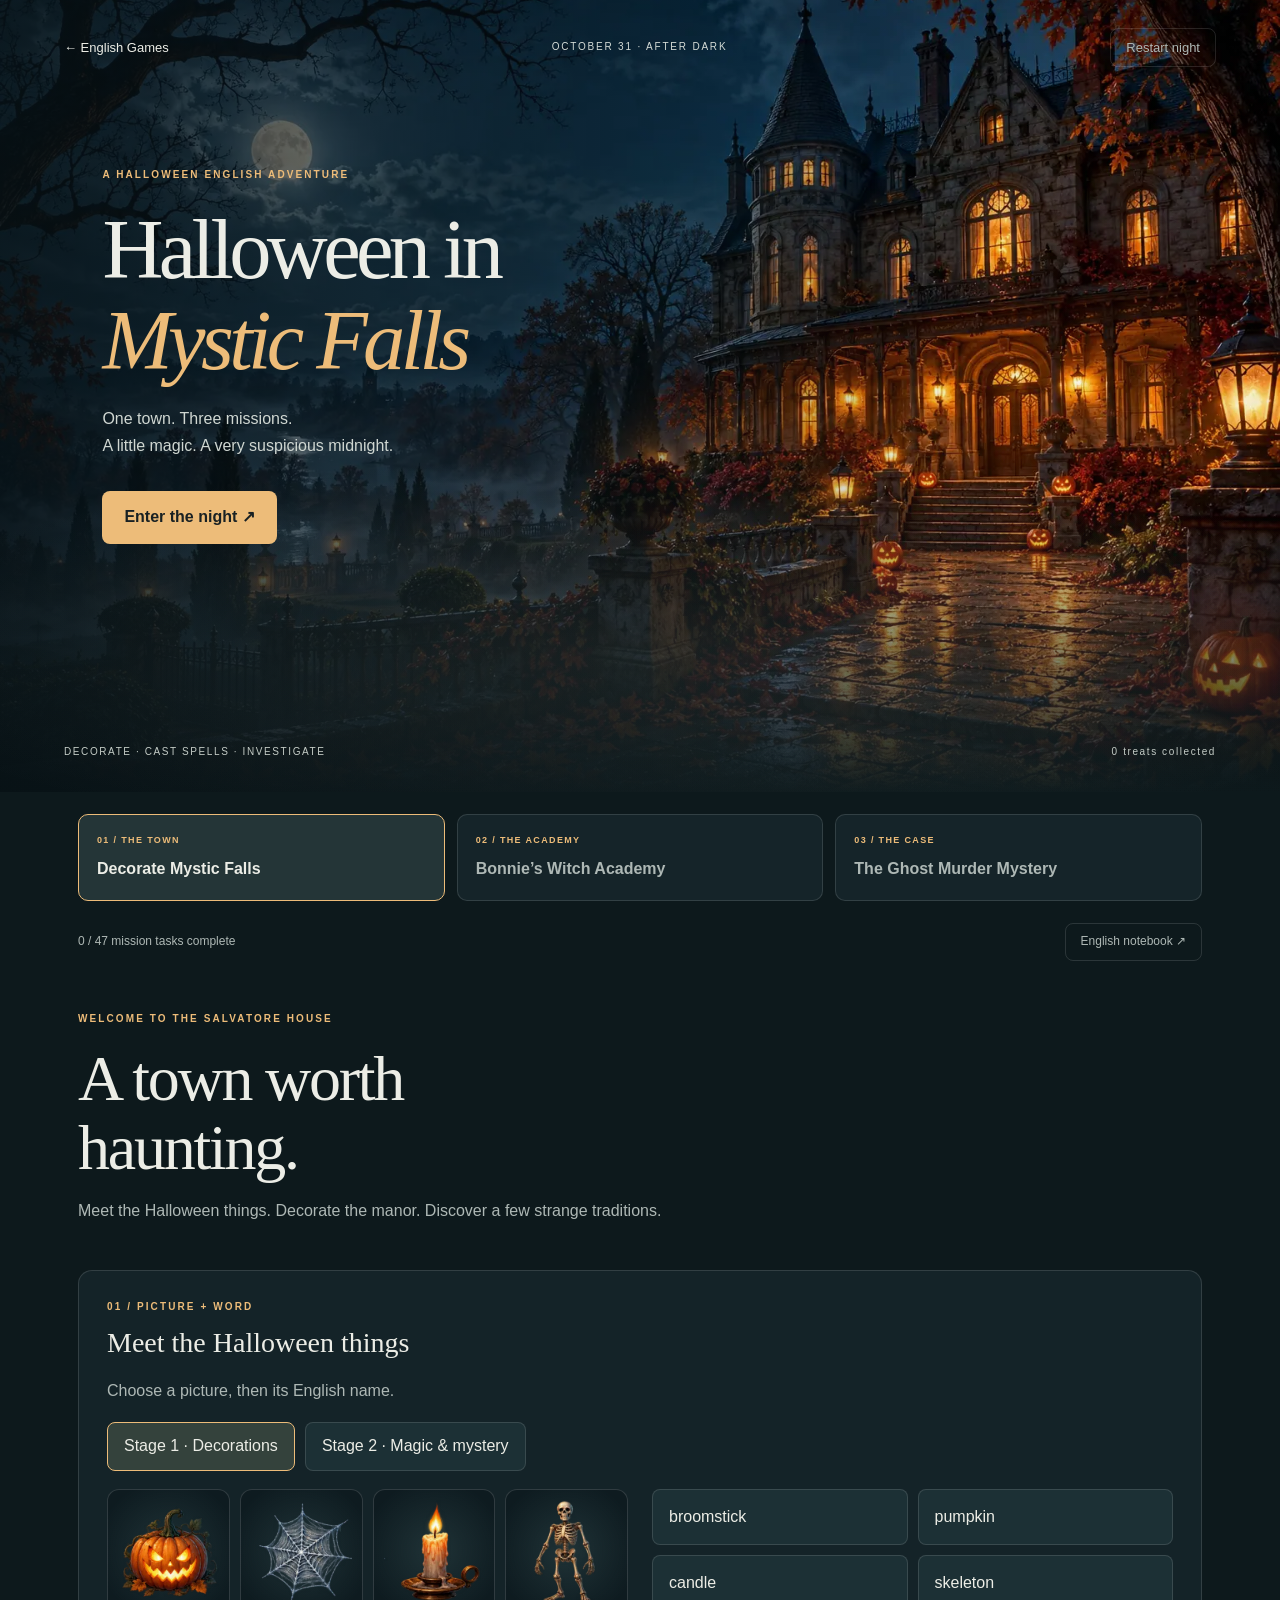
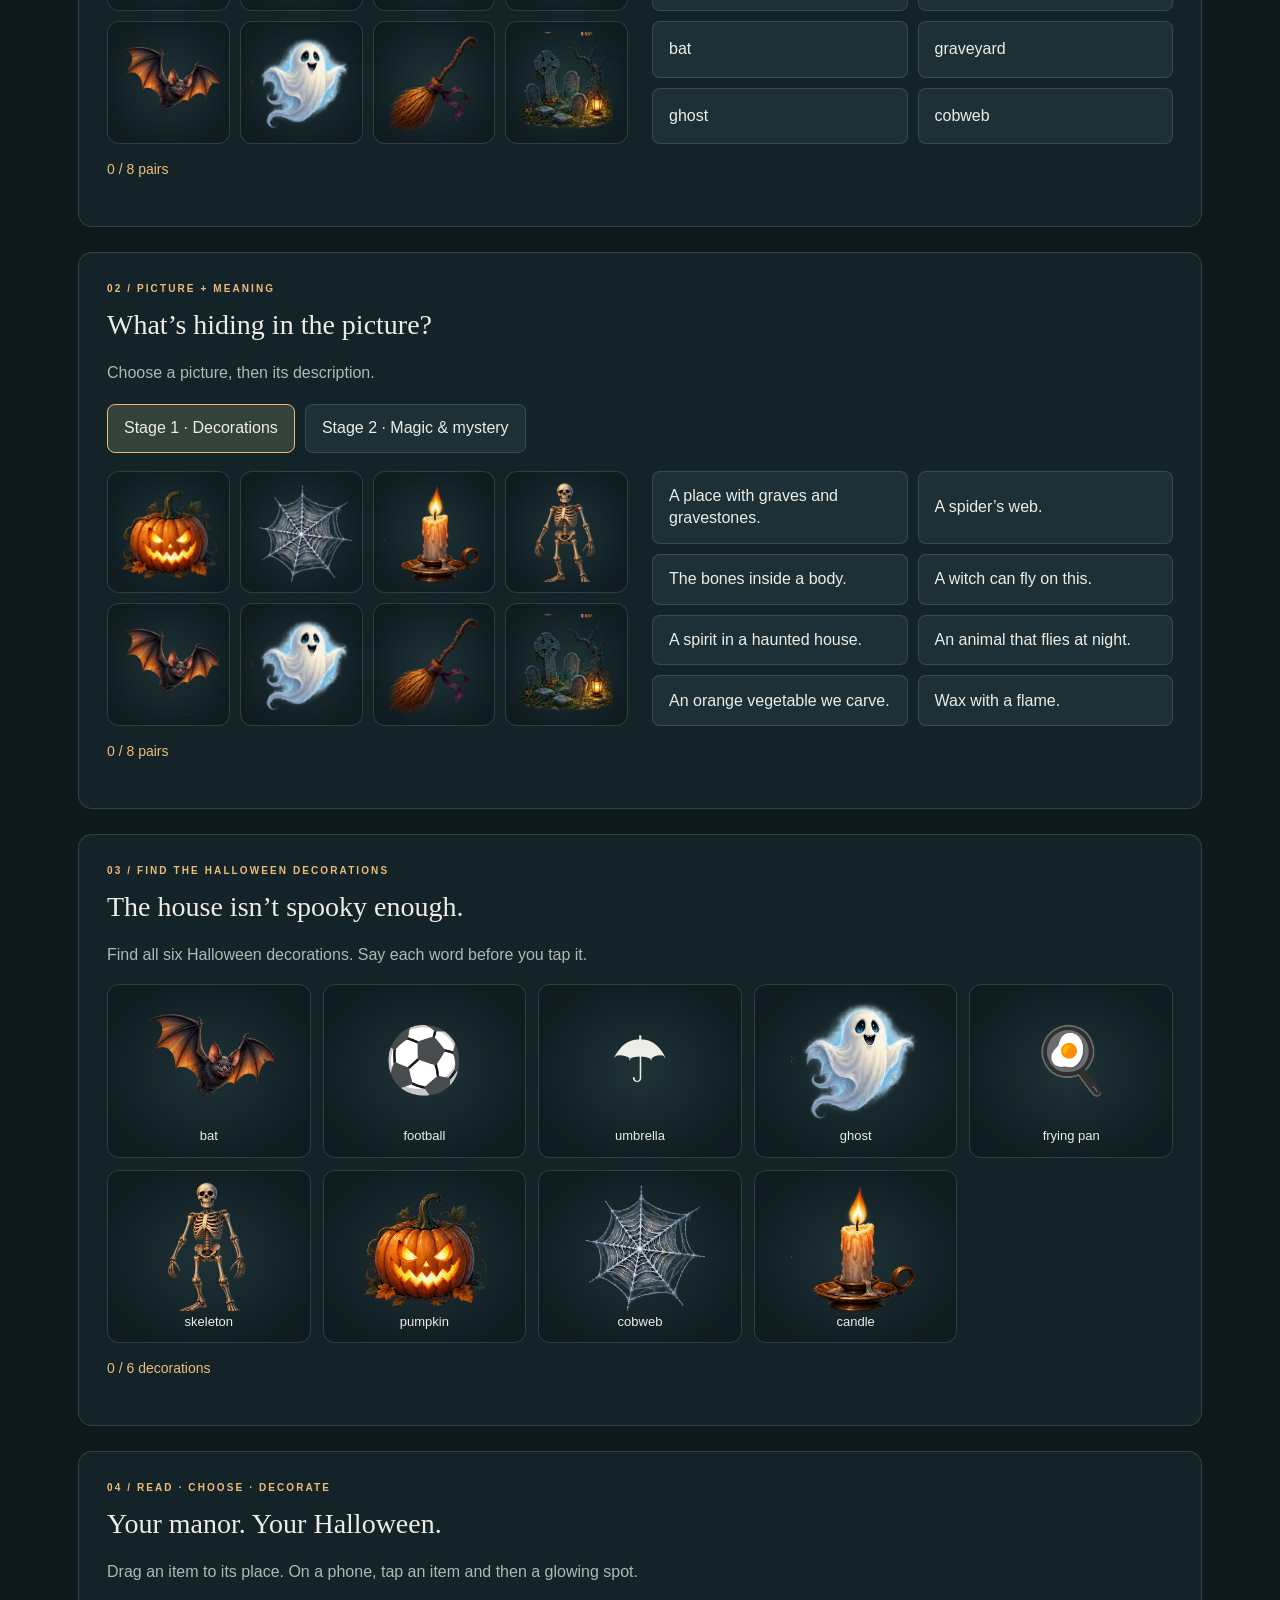
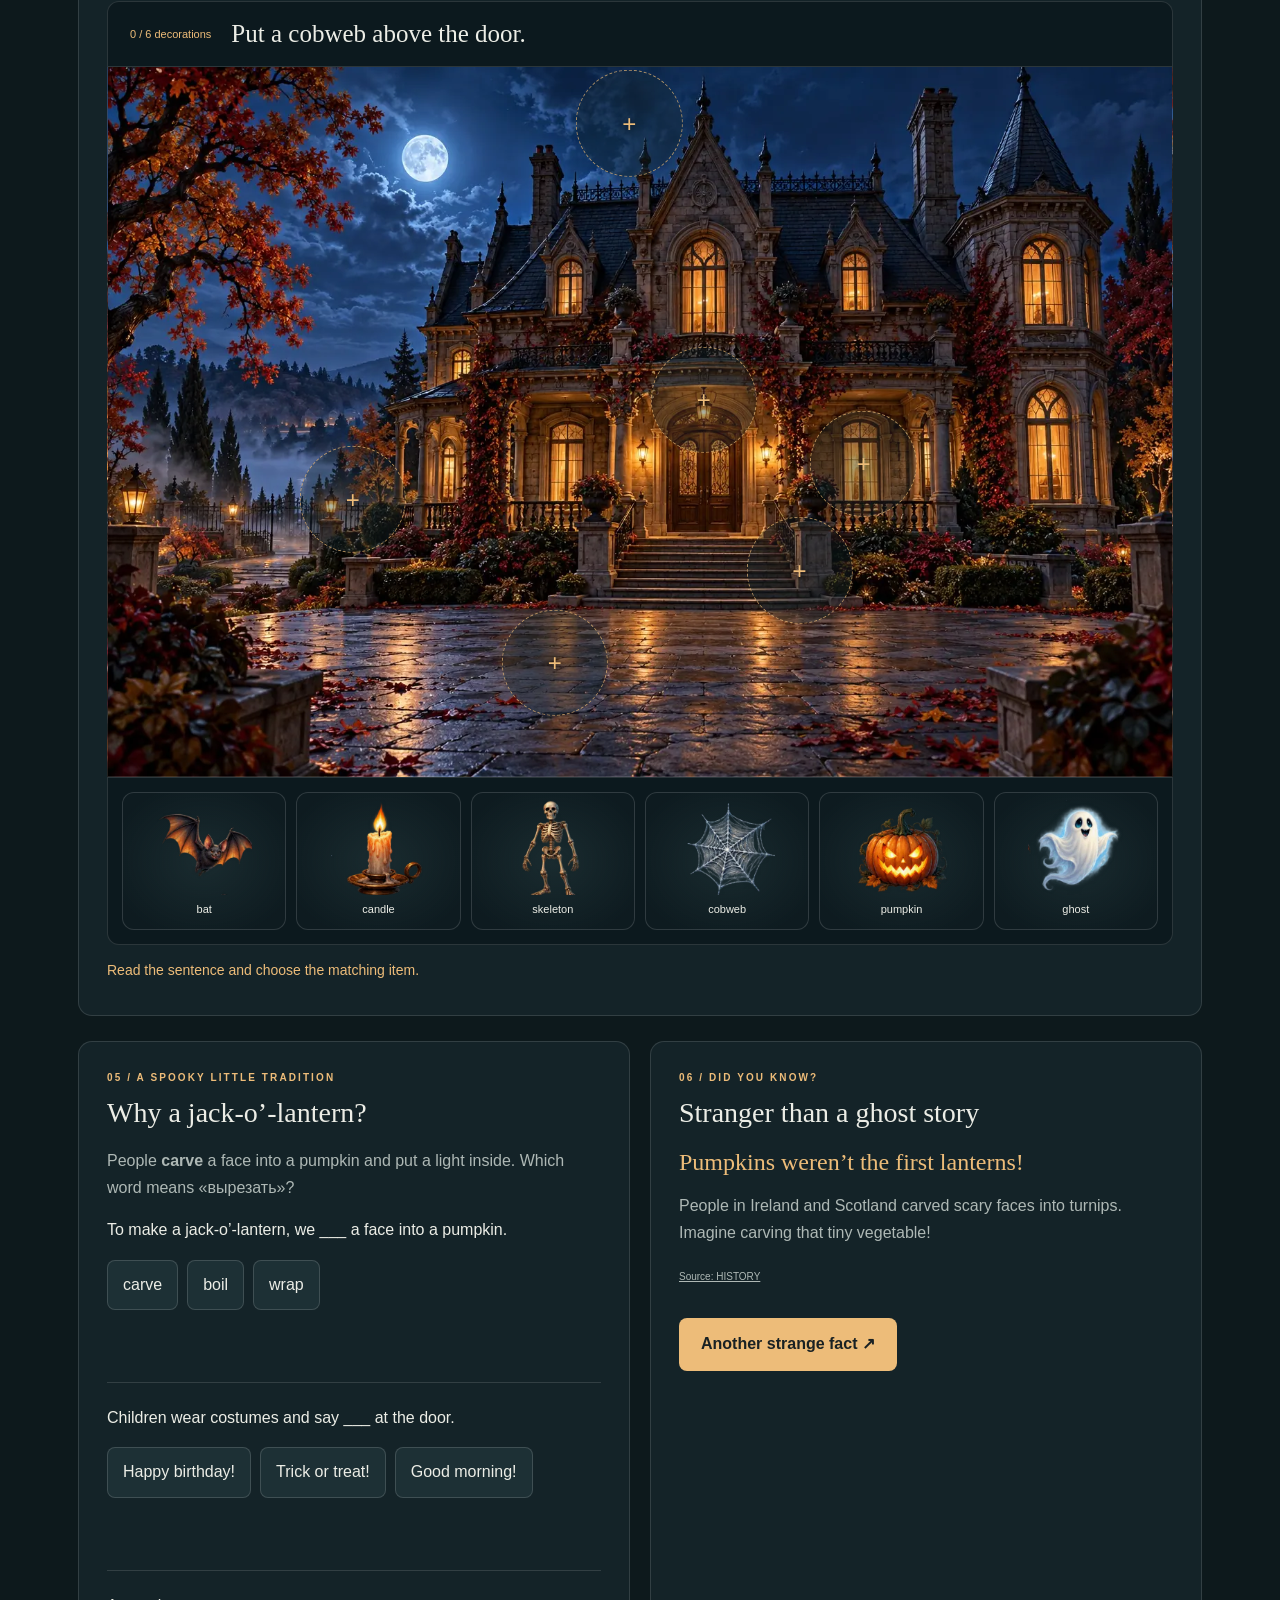
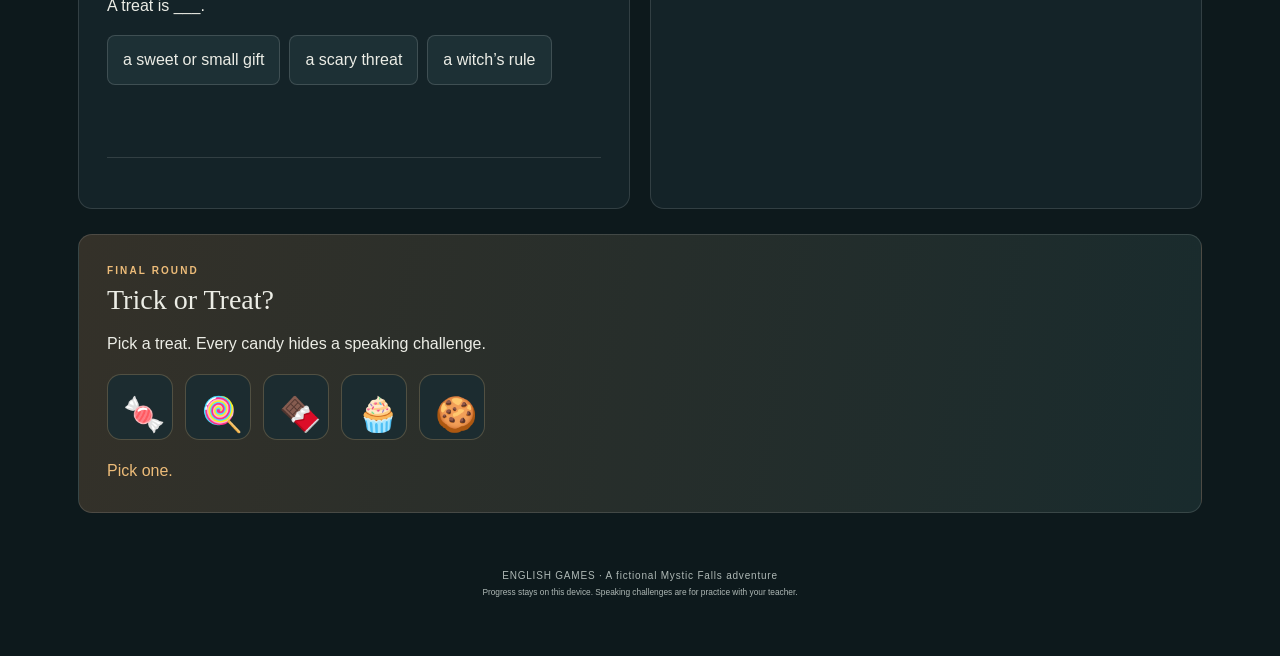
==== commit 198dda4c: "Reduce Halloween game download by 70 percent with WebP and minified code" ====
--- a/games/halloween-mystic-falls/index.html
+++ b/games/halloween-mystic-falls/index.html
@@ -1,14 +1 @@
-<!doctype html><html lang="en"><head><meta charset="utf-8"><meta name="viewport" content="width=device-width,initial-scale=1"><title>Halloween in Mystic Falls • English Games</title><link rel="stylesheet" href="style.css?v=3"></head><body>
-<header class="hero"><div class="fog"></div><div class="top"><a href="../../">← English Games</a><span>OCTOBER 31 · AFTER DARK</span><button id="reset">Restart night</button></div><div class="intro"><p class="eyebrow">A HALLOWEEN ENGLISH ADVENTURE</p><h1>Halloween in<br><em>Mystic Falls</em></h1><p>One town. Three missions.<br>A little magic. A very suspicious midnight.</p><a class="primary" href="#missions">Enter the night ↗</a></div><div class="hero-bottom"><span>DECORATE · CAST SPELLS · INVESTIGATE</span><span id="total">0 treats collected</span></div></header>
-<main id="missions"><nav role="tablist" aria-label="Missions"><button role="tab" id="tab0" aria-controls="panel0" aria-selected="true" data-tab="0"><small>01 / THE TOWN</small>Decorate Mystic Falls</button><button role="tab" id="tab1" aria-controls="panel1" aria-selected="false" data-tab="1" tabindex="-1"><small>02 / THE ACADEMY</small>Bonnie’s Witch Academy</button><button role="tab" id="tab2" aria-controls="panel2" aria-selected="false" data-tab="2" tabindex="-1"><small>03 / THE CASE</small>The Ghost Murder Mystery</button></nav>
-<div class="status"><span id="mission-progress"></span><button id="help">English notebook ↗</button></div><aside id="notebook" hidden><h3>Your English notebook</h3><p><b>There is</b> a pumpkin. <b>There are</b> three candles.</p><p><b>in / on / under / above / next to / between</b> — describe a place.</p><p><b>must</b> = a strong rule · <b>mustn’t</b> = forbidden · <b>have to</b> = necessary · <b>don’t have to</b> = optional.</p><p>Past Simple: <b>Did you see…?</b> / <b>I saw…</b> / <b>I didn’t see…</b><br>With be: <b>Where were you?</b></p><p>pumpkin · carve · costume · cobweb · candle · cauldron · spell · treat · ghost · clue · suspect · alibi</p></aside>
-<section role="tabpanel" id="panel0" aria-labelledby="tab0">
-<div class="chapter"><p class="eyebrow">WELCOME TO THE SALVATORE HOUSE</p><h2>A town worth<br>haunting.</h2><p>Meet the Halloween things. Decorate the manor. Discover a few strange traditions.</p></div>
-<article class="vocabulary"><div class="label">01 / PICTURE + WORD</div><h3>Meet the Halloween things</h3><p>Choose a picture, then its English name.</p><div class="round-switch" id="word-rounds"></div><div class="match-board"><div id="word-pictures" class="picture-grid"></div><div id="word-targets" class="target-grid"></div></div><p id="word-feedback" class="feedback" aria-live="polite"></p></article>
-<article class="vocabulary space"><div class="label">02 / PICTURE + MEANING</div><h3>What’s hiding in the picture?</h3><p>Choose a picture, then its description.</p><div class="round-switch" id="meaning-rounds"></div><div class="match-board"><div id="meaning-pictures" class="picture-grid"></div><div id="meaning-targets" class="target-grid descriptions"></div></div><p id="meaning-feedback" class="feedback" aria-live="polite"></p></article>
-<article class="space"><div class="label">03 / FIND THE HALLOWEEN DECORATIONS</div><h3>The house isn’t spooky enough.</h3><p>Find all six Halloween decorations. Say each word before you tap it.</p><div id="decoration-hunt" class="hunt-grid"></div><p id="hunt-feedback" class="feedback" aria-live="polite">0 / 6 decorations</p></article>
-<article class="decorator space"><div class="label">04 / READ · CHOOSE · DECORATE</div><h3>Your manor. Your Halloween.</h3><p>Drag an item to its place. On a phone, tap an item and then a glowing spot.</p><div class="mission-strip"><span id="decor-count"></span><p id="decor-sentence"></p><button id="replay-decor">Play again ↻</button></div><div id="decoration-scene" class="decoration-scene" aria-label="Interactive manor decoration scene"></div><div id="item-tray" class="item-tray" aria-label="Choose a decoration"></div><p id="decor-feedback" class="feedback" aria-live="polite">Read the sentence and choose the matching item.</p></article>
-<div class="columns space"><article><div class="label">05 / A SPOOKY LITTLE TRADITION</div><h3>Why a jack-o’-lantern?</h3><p>People <b>carve</b> a face into a pumpkin and put a light inside. Which word means «вырезать»?</p><div id="traditions"></div></article><article><div class="label">06 / DID YOU KNOW?</div><h3>Stranger than a ghost story</h3><div id="fun-facts"></div><button id="next-fact" class="primary">Another strange fact ↗</button></article></div>
-<div class="treat" id="treat0"></div></section>
-<section role="tabpanel" id="panel1" aria-labelledby="tab1" hidden><div class="chapter"><p class="eyebrow">BONNIE BENNETT INVITES YOU</p><h2>A little magic.<br>A lot of responsibility.</h2><p>“We have to protect the party. Read my recipe carefully — and keep Damon away from the cauldron.”</p></div><div class="columns"><article><div class="label">01 / THE ACADEMY RULES</div><h3>Magic has its rules</h3><div id="rules"></div></article><article><div class="label">02 / THE PROTECTION SPELL</div><h3>Follow Bonnie’s recipe</h3><p class="recipe">First, put the herbs in the cauldron.<br>Then, light three candles.<br>Finally, say “Protect this house”.</p><div id="spell" class="choices"></div><p class="feedback" id="spell-feedback" aria-live="polite">Select the steps in the correct order.</p><div class="label space">03 / SPELL INGREDIENTS</div><p>Bonnie needs herbs, candles and a crystal. Select all three.</p><div id="ingredients" class="choices"></div><p class="feedback" id="ingredient-feedback" aria-live="polite">0 / 3 ingredients</p></article></div><div class="treat" id="treat1"></div></section>
-<section role="tabpanel" id="panel2" aria-labelledby="tab2" hidden><div class="chapter"><p class="eyebrow">LOCKWOOD MANOR · CASE 1031</p><h2>Who killed<br>the ghost?</h2><p>At exactly 11:47 p.m., the manor’s ghost was destroyed in the locked conservatory. Find the person, the method and the proof.</p></div><article class="case-intro"><b>The rules of this mystery</b><p>Only Damon, Stefan, Bonnie and Caroline were in the manor. Only a living person inside the conservatory could destroy the ghost: they had to light a black candle and say the banishing spell. No remote magic, accomplices or secret entrances. All physical records are reliable; a suspect may lie.</p></article><div class="columns"><article><div class="label">01 / INTERROGATE</div><h3>Four guests. Four stories.</h3><div id="suspects" class="choices"></div><div id="interview"><p>Select a suspect, then ask a question.</p></div></article><article><div class="label">02 / INSPECT THE EVIDENCE</div><h3>Build your case</h3><div id="clues" class="choices"></div><div id="evidence-log"></div></article></div><article class="space"><div class="label">03 / DETECTIVE ENGLISH</div><h3>Ask the right questions</h3><div id="past"></div></article><article class="space"><div class="label">04 / MAKE AN ACCUSATION</div><h3>Proof, not a lucky guess.</h3><p id="case-gate">Read every alibi, inspect all five clues and complete Detective English to unlock the accusation.</p><form id="accusation"><label>Who destroyed the ghost?<select id="killer" required><option value="">Choose a suspect</option><option>Damon</option><option>Stefan</option><option>Bonnie</option><option>Caroline</option></select></label><label>How did they do it?<select id="method" required><option value="">Choose a method</option><option value="candle">They lit the black candle and said the spell.</option><option value="bottle">They broke a bottle of vervain.</option><option value="candy">They gave the ghost a poisoned treat.</option></select></label><label>Which clue disproves their alibi?<select id="proof" required><option value="">Choose the decisive proof</option><option value="door">The conservatory door record</option><option value="photo">The kitchen recording</option><option value="bell">The academy recording</option></select></label><button class="primary" id="submit-case" disabled>Present your case ↗</button></form><p id="verdict" class="feedback" aria-live="polite">The case is open.</p></article><div class="treat" id="treat2"></div></section><footer>ENGLISH GAMES · A fictional Mystic Falls adventure<br><small>Progress stays on this device. Speaking challenges are for practice with your teacher.</small></footer></main><script src="game.js?v=3"></script><script src="decorate.js?v=3"></script></body></html>
+<!doctype html><html lang="en"><head><meta charset="utf-8"><meta name="viewport" content="width=device-width,initial-scale=1"><title>Halloween in Mystic Falls • English Games</title><link rel="stylesheet" href="style.css?v=4"></head><body><header class="hero"><div class="fog"></div><div class="top"><a href="../../">← English Games</a><span>OCTOBER 31 · AFTER DARK</span><button id="reset">Restart night</button></div><div class="intro"><p class="eyebrow">A HALLOWEEN ENGLISH ADVENTURE</p><h1>Halloween in<br><em>Mystic Falls</em></h1><p>One town. Three missions.<br>A little magic. A very suspicious midnight.</p><a class="primary" href="#missions">Enter the night ↗</a></div><div class="hero-bottom"><span>DECORATE · CAST SPELLS · INVESTIGATE</span><span id="total">0 treats collected</span></div></header><main id="missions"><nav role="tablist" aria-label="Missions"><button role="tab" id="tab0" aria-controls="panel0" aria-selected="true" data-tab="0"><small>01 / THE TOWN</small>Decorate Mystic Falls</button><button role="tab" id="tab1" aria-controls="panel1" aria-selected="false" data-tab="1" tabindex="-1"><small>02 / THE ACADEMY</small>Bonnie’s Witch Academy</button><button role="tab" id="tab2" aria-controls="panel2" aria-selected="false" data-tab="2" tabindex="-1"><small>03 / THE CASE</small>The Ghost Murder Mystery</button></nav><div class="status"><span id="mission-progress"></span><button id="help">English notebook ↗</button></div><aside id="notebook" hidden><h3>Your English notebook</h3><p><b>There is</b> a pumpkin. <b>There are</b> three candles.</p><p><b>in / on / under / above / next to / between</b> — describe a place.</p><p><b>must</b> = a strong rule · <b>mustn’t</b> = forbidden · <b>have to</b> = necessary · <b>don’t have to</b> = optional.</p><p>Past Simple: <b>Did you see…?</b> / <b>I saw…</b> / <b>I didn’t see…</b><br>With be: <b>Where were you?</b></p><p>pumpkin · carve · costume · cobweb · candle · cauldron · spell · treat · ghost · clue · suspect · alibi</p></aside><section role="tabpanel" id="panel0" aria-labelledby="tab0"><div class="chapter"><p class="eyebrow">WELCOME TO THE SALVATORE HOUSE</p><h2>A town worth<br>haunting.</h2><p>Meet the Halloween things. Decorate the manor. Discover a few strange traditions.</p></div><article class="vocabulary"><div class="label">01 / PICTURE + WORD</div><h3>Meet the Halloween things</h3><p>Choose a picture, then its English name.</p><div class="round-switch" id="word-rounds"></div><div class="match-board"><div id="word-pictures" class="picture-grid"></div><div id="word-targets" class="target-grid"></div></div><p id="word-feedback" class="feedback" aria-live="polite"></p></article><article class="vocabulary space"><div class="label">02 / PICTURE + MEANING</div><h3>What’s hiding in the picture?</h3><p>Choose a picture, then its description.</p><div class="round-switch" id="meaning-rounds"></div><div class="match-board"><div id="meaning-pictures" class="picture-grid"></div><div id="meaning-targets" class="target-grid descriptions"></div></div><p id="meaning-feedback" class="feedback" aria-live="polite"></p></article><article class="space"><div class="label">03 / FIND THE HALLOWEEN DECORATIONS</div><h3>The house isn’t spooky enough.</h3><p>Find all six Halloween decorations. Say each word before you tap it.</p><div id="decoration-hunt" class="hunt-grid"></div><p id="hunt-feedback" class="feedback" aria-live="polite">0 / 6 decorations</p></article><article class="decorator space"><div class="label">04 / READ · CHOOSE · DECORATE</div><h3>Your manor. Your Halloween.</h3><p>Drag an item to its place. On a phone, tap an item and then a glowing spot.</p><div class="mission-strip"><span id="decor-count"></span><p id="decor-sentence"></p><button id="replay-decor">Play again ↻</button></div><div id="decoration-scene" class="decoration-scene" aria-label="Interactive manor decoration scene"></div><div id="item-tray" class="item-tray" aria-label="Choose a decoration"></div><p id="decor-feedback" class="feedback" aria-live="polite">Read the sentence and choose the matching item.</p></article><div class="columns space"><article><div class="label">05 / A SPOOKY LITTLE TRADITION</div><h3>Why a jack-o’-lantern?</h3><p>People <b>carve</b> a face into a pumpkin and put a light inside. Which word means «вырезать»?</p><div id="traditions"></div></article><article><div class="label">06 / DID YOU KNOW?</div><h3>Stranger than a ghost story</h3><div id="fun-facts"></div><button id="next-fact" class="primary">Another strange fact ↗</button></article></div><div class="treat" id="treat0"></div></section><section role="tabpanel" id="panel1" aria-labelledby="tab1" hidden><div class="chapter"><p class="eyebrow">BONNIE BENNETT INVITES YOU</p><h2>A little magic.<br>A lot of responsibility.</h2><p>“We have to protect the party. Read my recipe carefully — and keep Damon away from the cauldron.”</p></div><div class="columns"><article><div class="label">01 / THE ACADEMY RULES</div><h3>Magic has its rules</h3><div id="rules"></div></article><article><div class="label">02 / THE PROTECTION SPELL</div><h3>Follow Bonnie’s recipe</h3><p class="recipe">First, put the herbs in the cauldron.<br>Then, light three candles.<br>Finally, say “Protect this house”.</p><div id="spell" class="choices"></div><p class="feedback" id="spell-feedback" aria-live="polite">Select the steps in the correct order.</p><div class="label space">03 / SPELL INGREDIENTS</div><p>Bonnie needs herbs, candles and a crystal. Select all three.</p><div id="ingredients" class="choices"></div><p class="feedback" id="ingredient-feedback" aria-live="polite">0 / 3 ingredients</p></article></div><div class="treat" id="treat1"></div></section><section role="tabpanel" id="panel2" aria-labelledby="tab2" hidden><div class="chapter"><p class="eyebrow">LOCKWOOD MANOR · CASE 1031</p><h2>Who killed<br>the ghost?</h2><p>At exactly 11:47 p.m., the manor’s ghost was destroyed in the locked conservatory. Find the person, the method and the proof.</p></div><article class="case-intro"><b>The rules of this mystery</b><p>Only Damon, Stefan, Bonnie and Caroline were in the manor. Only a living person inside the conservatory could destroy the ghost: they had to light a black candle and say the banishing spell. No remote magic, accomplices or secret entrances. All physical records are reliable; a suspect may lie.</p></article><div class="columns"><article><div class="label">01 / INTERROGATE</div><h3>Four guests. Four stories.</h3><div id="suspects" class="choices"></div><div id="interview"><p>Select a suspect, then ask a question.</p></div></article><article><div class="label">02 / INSPECT THE EVIDENCE</div><h3>Build your case</h3><div id="clues" class="choices"></div><div id="evidence-log"></div></article></div><article class="space"><div class="label">03 / DETECTIVE ENGLISH</div><h3>Ask the right questions</h3><div id="past"></div></article><article class="space"><div class="label">04 / MAKE AN ACCUSATION</div><h3>Proof, not a lucky guess.</h3><p id="case-gate">Read every alibi, inspect all five clues and complete Detective English to unlock the accusation.</p><form id="accusation"><label>Who destroyed the ghost?<select id="killer" required><option value="">Choose a suspect</option><option>Damon</option><option>Stefan</option><option>Bonnie</option><option>Caroline</option></select></label><label>How did they do it?<select id="method" required><option value="">Choose a method</option><option value="candle">They lit the black candle and said the spell.</option><option value="bottle">They broke a bottle of vervain.</option><option value="candy">They gave the ghost a poisoned treat.</option></select></label><label>Which clue disproves their alibi?<select id="proof" required><option value="">Choose the decisive proof</option><option value="door">The conservatory door record</option><option value="photo">The kitchen recording</option><option value="bell">The academy recording</option></select></label><button class="primary" id="submit-case" disabled>Present your case ↗</button></form><p id="verdict" class="feedback" aria-live="polite">The case is open.</p></article><div class="treat" id="treat2"></div></section><footer>ENGLISH GAMES · A fictional Mystic Falls adventure<br><small>Progress stays on this device. Speaking challenges are for practice with your teacher.</small></footer></main><script src="game.js?v=4"></script><script src="decorate.js?v=4"></script></body></html>
--- a/games/halloween-mystic-falls/style.css
+++ b/games/halloween-mystic-falls/style.css
@@ -1,4 +1 @@
-:root{color-scheme:dark;--ink:#ecede6;--muted:#aeb8b5;--gold:#edbc79;--line:#ffffff20;--green:#95cfb1}*{box-sizing:border-box}html{scroll-behavior:smooth}body{margin:0;background:#0d191c;color:var(--ink);font:16px/1.65 -apple-system,BlinkMacSystemFont,"Segoe UI",sans-serif}button,a,select{touch-action:manipulation}button,select{font:inherit}button,a{transition:background .2s,transform .2s}button{cursor:pointer}a{color:inherit;text-decoration:none}button:focus-visible,a:focus-visible,select:focus-visible{outline:3px solid var(--gold);outline-offset:4px}.hero{min-height:690px;height:88svh;max-height:950px;position:relative;background:linear-gradient(90deg,#071115db 0%,#07111575 44%,#07111508 75%),linear-gradient(0deg,#0d191c,transparent 35%),url(manor.jpg) center/cover;overflow:hidden}.top{position:relative;z-index:2;display:flex;align-items:center;justify-content:space-between;padding:28px 5%;font-size:13px}.top>span{font-size:10px;letter-spacing:.18em;color:#d4dbd6}.top button,#help{background:transparent;color:var(--muted);border:1px solid var(--line);padding:8px 15px;border-radius:8px}.intro{position:relative;z-index:1;margin:8vh 8%;max-width:650px}.eyebrow,.label{font-size:10px;letter-spacing:.21em;font-weight:700;color:var(--gold)}h1,h2,h3{font-family:Georgia,"Times New Roman",serif;font-weight:400;line-height:1.08}h1{font-size:clamp(54px,6.6vw,100px);letter-spacing:-.055em;margin:20px 0}h1 em{color:var(--gold);font-weight:400}h2{font-size:clamp(38px,5vw,64px);letter-spacing:-.035em;margin:16px 0}h3{font-size:28px;margin:12px 0 20px}.intro>p:not(.eyebrow){color:#d0d7d2;margin-bottom:32px}.primary{display:inline-block;background:var(--gold);color:#192123;border:0;border-radius:8px;padding:13px 22px;font-weight:650}.primary:hover{background:#ffd39c;transform:translateY(-2px)}.hero-bottom{position:absolute;bottom:32px;left:5%;right:5%;display:flex;justify-content:space-between;font-size:10px;letter-spacing:.16em;color:#c4ccc6}.fog{position:absolute;inset:55% -20% -10%;background:radial-gradient(ellipse,#d5e9dd15,transparent 65%);animation:drift 18s infinite alternate;pointer-events:none}@keyframes drift{to{transform:translateX(10%)}}main{max-width:1180px;margin:auto;padding:0 28px}nav{display:grid;grid-template-columns:repeat(3,1fr);gap:12px;padding:22px 0}nav button{background:#152429;color:var(--muted);border:1px solid var(--line);border-radius:10px;padding:18px;text-align:left;font-weight:600}nav small{display:block;color:var(--gold);font-size:9px;letter-spacing:.15em;margin-bottom:8px}nav button[aria-selected=true]{background:#243537;color:var(--ink);border-color:var(--gold)}.status{display:flex;align-items:center;justify-content:space-between;font-size:12px;color:var(--muted)}.chapter{padding:40px 0 30px;max-width:680px}.chapter>p:last-child{color:var(--muted)}.columns{display:grid;grid-template-columns:1fr 1fr;gap:20px}article,aside,.treat{background:#142328;border:1px solid var(--line);border-radius:14px;padding:28px}article p{color:var(--muted)}.choices{display:flex;flex-wrap:wrap;gap:9px}.choices button,.quiz button,.treat button{background:#1d3035;border:1px solid #ffffff26;color:var(--ink);border-radius:8px;padding:11px 15px}.choices button:hover,.quiz button:hover,.treat button:hover{background:#30464a}.choices button.good,.quiz button.good{background:#27463d;border-color:var(--green)}button:disabled{cursor:default;opacity:.55}.quiz{margin-bottom:22px;border-bottom:1px solid var(--line);padding-bottom:18px}.quiz p{color:var(--ink)}.quiz .choices{margin-top:10px}.feedback{min-height:26px;font-size:14px;color:var(--gold)!important}.space{margin-top:25px}.garden{height:210px;position:relative;border-radius:10px;margin-top:20px;background:linear-gradient(0deg,#10212577,#10212555),url(manor.jpg) 74% 68%/cover;overflow:hidden}.garden>span{position:absolute;font-size:8px;letter-spacing:.1em;background:#0c1c20da;padding:5px;border-radius:4px}.door{top:55%;left:58%}.table{top:70%;left:25%}.tree{top:25%;left:10%}.garden .placed{color:#ffd7a0;font-size:12px;box-shadow:0 0 20px #e8a84b55}.recipe{border-left:2px solid var(--gold);padding-left:18px}.treat{margin-top:25px;background:linear-gradient(100deg,#343129,#192b2d);display:flex;gap:20px;align-items:center;flex-wrap:wrap}.treat h3{margin:5px 0}.treat .challenge{flex-basis:100%;margin:0;color:var(--gold)}.treat small{color:var(--muted)}.case-intro{margin-bottom:20px;border-left:3px solid var(--gold)}#interview{margin-top:20px}#interview blockquote{margin:15px 0;padding:12px 18px;border-left:2px solid var(--gold);color:#d8dfdb}.evidence{border-bottom:1px solid var(--line);padding:12px 0;font-size:14px}.evidence b{color:var(--gold)}form{display:grid;grid-template-columns:1fr 1fr;gap:16px}label{font-size:12px;color:var(--muted)}select{display:block;width:100%;margin-top:8px;background:#0e1c20;color:var(--ink);border:1px solid var(--line);border-radius:8px;padding:12px;font-size:14px}form button{align-self:end}footer{text-align:center;padding:55px 0;color:var(--muted);font-size:10px;letter-spacing:.08em}footer small{letter-spacing:0}aside{margin-top:18px}[hidden]{display:none!important}@media(max-width:700px){.hero{height:80svh;min-height:580px;background-position:65% center}.intro{margin:10vh 6%}.top{padding:20px 6%}.top>span{display:none}.hero-bottom{font-size:8px;gap:20px}.columns{grid-template-columns:1fr}main{padding:0 16px}nav{gap:7px}nav button{padding:12px 8px;font-size:12px;line-height:1.4}nav small{font-size:8px}.chapter{padding-top:25px}article,.treat,aside{padding:20px}form{grid-template-columns:1fr}.status{gap:12px;font-size:11px}#help{font-size:11px;padding:8px}.treat{gap:12px}}@media(prefers-reduced-motion:reduce){*{scroll-behavior:auto!important;animation:none!important;transition:none!important}}
-/* Illustrated Decorate chapter */
-.word-art{display:block;flex-shrink:0;width:100%;aspect-ratio:1;background-image:url(vocabulary.png);background-size:400% 400%;background-repeat:no-repeat;pointer-events:none}.round-switch{display:flex;gap:10px;margin:18px 0}.round-switch button,.match-target,#replay-decor{border:1px solid var(--line);border-radius:8px;color:var(--ink);background:#1c3035;padding:10px 16px;font:inherit}.round-switch button[aria-pressed=true]{border-color:var(--gold);background:#34423c}.match-board{display:grid;grid-template-columns:1fr 1fr;gap:24px}.picture-grid{display:grid;grid-template-columns:repeat(4,minmax(0,1fr));gap:10px}.target-grid{display:grid;grid-template-columns:repeat(2,minmax(0,1fr));gap:10px}.picture-card,.hunt-card,.tray-item{position:relative;background:radial-gradient(ellipse at center,#42606144,#0e1b20 85%);border:1px solid #ffffff24;border-radius:12px;color:var(--ink);padding:10px;min-width:0}.picture-card{align-self:start}.picture-card.selected,.tray-item.selected{border-color:var(--gold);box-shadow:0 0 0 2px #edbc7933}.matched{border-color:#95cfb160!important;background-color:#25453c!important}.picture-card.matched:after{content:'✓';position:absolute;right:8px;bottom:5px;color:var(--green);font-weight:bold}.match-target{text-align:left;line-height:1.4}.match-target.wrong{border-color:#ef9393;background:#573738}.hunt-grid{display:grid;grid-template-columns:repeat(5,1fr);gap:12px}.hunt-card .word-art{max-width:130px;margin:auto}.hunt-card>span:last-child{display:block;font-size:13px}.decoy-icon{display:grid;place-items:center;height:130px;font-size:64px}.mission-strip{background:#0c191e;border:1px solid var(--line);border-radius:12px 12px 0 0;padding:16px 22px;display:flex;align-items:center;gap:20px}.mission-strip>span{color:var(--gold);font-size:11px;white-space:nowrap}.mission-strip>p{color:var(--ink);font-family:Georgia,serif;font-size:25px;line-height:1.25;margin:0;flex:1}.mission-strip button{font-size:12px;white-space:nowrap}.decoration-scene{position:relative;aspect-ratio:3/2;background:url(decorate-manor.jpg) center/100% 100%;border:1px solid var(--line);border-top:0;overflow:hidden}.drop-spot{position:absolute;transform:translate(-50%,-50%);width:10%;aspect-ratio:1;min-width:40px;border:1px dashed #edbc79b0;border-radius:50%;background:#15292e55;color:var(--gold);padding:0;display:grid;place-items:center}.spot-sign{font-size:24px;text-shadow:0 2px 8px #000}.spot-tip{position:absolute;top:100%;left:50%;transform:translateX(-50%);font-size:10px;white-space:nowrap;padding:2px 7px;background:#0b181ee8;border-radius:4px;opacity:0;pointer-events:none}.drop-spot:hover .spot-tip,.drop-spot:focus-visible .spot-tip{opacity:1}.drop-spot.drag-over{background:#edbc7940;box-shadow:0 0 24px #edbc79}.drop-spot.filled{border:0;background:none;opacity:1;width:13%;border-radius:0}.drop-spot.filled .spot-sign,.drop-spot.filled .spot-tip{display:none}.drop-spot[data-zone=above-door].filled{width:10%}.drop-spot[data-zone=window].filled{width:8%}.drop-spot[data-zone=front-house].filled{width:14%}.drop-spot[data-zone=above-house].filled{width:15%}.item-tray{display:grid;grid-template-columns:repeat(6,minmax(0,1fr));gap:10px;padding:14px;background:#0c191e;border:1px solid var(--line);border-radius:0 0 12px 12px}.tray-item{padding:7px;cursor:grab}.tray-item:active{cursor:grabbing}.tray-item>span:last-child{font-size:11px}.tray-item .word-art{max-width:95px;margin:auto}.decorator{padding-bottom:16px}.fact-source{font-size:10px;color:var(--muted);text-decoration:underline}#fun-facts{min-height:170px}#fun-facts h4{color:var(--gold);font:24px/1.2 Georgia,serif;margin:16px 0}.candies{display:flex;gap:12px;flex-wrap:wrap}.candies button{font-size:34px;width:66px;height:66px;background:#1c2c30;border:1px solid #edbc7940;border-radius:14px}.candies button:hover{transform:translateY(-4px)}#treat0{display:block}#treat0 .challenge{margin:18px 0 0}.vocabulary{scroll-margin-top:20px}
-@media(max-width:700px){.match-board{gap:12px;grid-template-columns:1fr}.picture-grid{grid-template-columns:repeat(4,minmax(0,1fr));gap:7px}.target-grid{grid-template-columns:repeat(2,minmax(0,1fr));gap:7px}.picture-card{padding:5px}.round-switch button{font-size:11px;padding:8px}.match-target{padding:11px;font-size:13px;min-height:45px}.hunt-grid{grid-template-columns:repeat(3,1fr);gap:8px}.hunt-card{padding:5px}.decoy-icon{height:90px;font-size:45px}.mission-strip{padding:12px;gap:8px;flex-wrap:wrap}.mission-strip>p{font-size:21px;flex-basis:100%;order:2}.item-tray{grid-template-columns:repeat(3,minmax(0,1fr));padding:10px;gap:8px}.drop-spot{min-width:34px}.spot-sign{font-size:17px}.spot-tip{font-size:8px}.decorator{padding:14px}.tray-item .word-art{max-width:75px}.hunt-card>span:last-child{font-size:11px}.candies{gap:8px}.candies button{width:52px;height:52px;font-size:28px}}
+:root{color-scheme:dark;--ink:#ecede6;--muted:#aeb8b5;--gold:#edbc79;--line:#ffffff20;--green:#95cfb1}*{box-sizing:border-box}html{scroll-behavior:smooth}body{margin:0;background:#0d191c;color:var(--ink);font:16px/1.65 -apple-system,BlinkMacSystemFont,Segoe UI,sans-serif}button,a,select{touch-action:manipulation}button,select{font:inherit}button,a{transition:background .2s,transform .2s}button{cursor:pointer}a{color:inherit;text-decoration:none}button:focus-visible,a:focus-visible,select:focus-visible{outline:3px solid var(--gold);outline-offset:4px}.hero{min-height:690px;height:88svh;max-height:950px;position:relative;background:linear-gradient(90deg,#071115db,#07111575 44%,#07111508 75%),linear-gradient(0deg,#0d191c,transparent 35%),url(manor.webp) center/cover;overflow:hidden}.top{position:relative;z-index:2;display:flex;align-items:center;justify-content:space-between;padding:28px 5%;font-size:13px}.top>span{font-size:10px;letter-spacing:.18em;color:#d4dbd6}.top button,#help{background:transparent;color:var(--muted);border:1px solid var(--line);padding:8px 15px;border-radius:8px}.intro{position:relative;z-index:1;margin:8vh 8%;max-width:650px}.eyebrow,.label{font-size:10px;letter-spacing:.21em;font-weight:700;color:var(--gold)}h1,h2,h3{font-family:Georgia,Times New Roman,serif;font-weight:400;line-height:1.08}h1{font-size:clamp(54px,6.6vw,100px);letter-spacing:-.055em;margin:20px 0}h1 em{color:var(--gold);font-weight:400}h2{font-size:clamp(38px,5vw,64px);letter-spacing:-.035em;margin:16px 0}h3{font-size:28px;margin:12px 0 20px}.intro>p:not(.eyebrow){color:#d0d7d2;margin-bottom:32px}.primary{display:inline-block;background:var(--gold);color:#192123;border:0;border-radius:8px;padding:13px 22px;font-weight:650}.primary:hover{background:#ffd39c;transform:translateY(-2px)}.hero-bottom{position:absolute;bottom:32px;left:5%;right:5%;display:flex;justify-content:space-between;font-size:10px;letter-spacing:.16em;color:#c4ccc6}.fog{position:absolute;inset:55% -20% -10%;background:radial-gradient(ellipse,#d5e9dd15,transparent 65%);animation:drift 18s infinite alternate;pointer-events:none}@keyframes drift{to{transform:translate(10%)}}main{max-width:1180px;margin:auto;padding:0 28px}nav{display:grid;grid-template-columns:repeat(3,1fr);gap:12px;padding:22px 0}nav button{background:#152429;color:var(--muted);border:1px solid var(--line);border-radius:10px;padding:18px;text-align:left;font-weight:600}nav small{display:block;color:var(--gold);font-size:9px;letter-spacing:.15em;margin-bottom:8px}nav button[aria-selected=true]{background:#243537;color:var(--ink);border-color:var(--gold)}.status{display:flex;align-items:center;justify-content:space-between;font-size:12px;color:var(--muted)}.chapter{padding:40px 0 30px;max-width:680px}.chapter>p:last-child{color:var(--muted)}.columns{display:grid;grid-template-columns:1fr 1fr;gap:20px}article,aside,.treat{background:#142328;border:1px solid var(--line);border-radius:14px;padding:28px}article p{color:var(--muted)}.choices{display:flex;flex-wrap:wrap;gap:9px}.choices button,.quiz button,.treat button{background:#1d3035;border:1px solid #ffffff26;color:var(--ink);border-radius:8px;padding:11px 15px}.choices button:hover,.quiz button:hover,.treat button:hover{background:#30464a}.choices button.good,.quiz button.good{background:#27463d;border-color:var(--green)}button:disabled{cursor:default;opacity:.55}.quiz{margin-bottom:22px;border-bottom:1px solid var(--line);padding-bottom:18px}.quiz p{color:var(--ink)}.quiz .choices{margin-top:10px}.feedback{min-height:26px;font-size:14px;color:var(--gold)!important}.space{margin-top:25px}.garden{height:210px;position:relative;border-radius:10px;margin-top:20px;background:linear-gradient(0deg,#10212577,#10212555),url(manor.webp) 74% 68%/cover;overflow:hidden}.garden>span{position:absolute;font-size:8px;letter-spacing:.1em;background:#0c1c20da;padding:5px;border-radius:4px}.door{top:55%;left:58%}.table{top:70%;left:25%}.tree{top:25%;left:10%}.garden .placed{color:#ffd7a0;font-size:12px;box-shadow:0 0 20px #e8a84b55}.recipe{border-left:2px solid var(--gold);padding-left:18px}.treat{margin-top:25px;background:linear-gradient(100deg,#343129,#192b2d);display:flex;gap:20px;align-items:center;flex-wrap:wrap}.treat h3{margin:5px 0}.treat .challenge{flex-basis:100%;margin:0;color:var(--gold)}.treat small{color:var(--muted)}.case-intro{margin-bottom:20px;border-left:3px solid var(--gold)}#interview{margin-top:20px}#interview blockquote{margin:15px 0;padding:12px 18px;border-left:2px solid var(--gold);color:#d8dfdb}.evidence{border-bottom:1px solid var(--line);padding:12px 0;font-size:14px}.evidence b{color:var(--gold)}form{display:grid;grid-template-columns:1fr 1fr;gap:16px}label{font-size:12px;color:var(--muted)}select{display:block;width:100%;margin-top:8px;background:#0e1c20;color:var(--ink);border:1px solid var(--line);border-radius:8px;padding:12px;font-size:14px}form button{align-self:end}footer{text-align:center;padding:55px 0;color:var(--muted);font-size:10px;letter-spacing:.08em}footer small{letter-spacing:0}aside{margin-top:18px}[hidden]{display:none!important}@media(max-width:700px){.hero{height:80svh;min-height:580px;background-position:65% center}.intro{margin:10vh 6%}.top{padding:20px 6%}.top>span{display:none}.hero-bottom{font-size:8px;gap:20px}.columns{grid-template-columns:1fr}main{padding:0 16px}nav{gap:7px}nav button{padding:12px 8px;font-size:12px;line-height:1.4}nav small{font-size:8px}.chapter{padding-top:25px}article,.treat,aside{padding:20px}form{grid-template-columns:1fr}.status{gap:12px;font-size:11px}#help{font-size:11px;padding:8px}.treat{gap:12px}}@media(prefers-reduced-motion:reduce){*{scroll-behavior:auto!important;animation:none!important;transition:none!important}}.word-art{display:block;flex-shrink:0;width:100%;aspect-ratio:1;background-image:url(vocabulary.webp);background-size:400% 400%;background-repeat:no-repeat;pointer-events:none}.round-switch{display:flex;gap:10px;margin:18px 0}.round-switch button,.match-target,#replay-decor{border:1px solid var(--line);border-radius:8px;color:var(--ink);background:#1c3035;padding:10px 16px;font:inherit}.round-switch button[aria-pressed=true]{border-color:var(--gold);background:#34423c}.match-board{display:grid;grid-template-columns:1fr 1fr;gap:24px}.picture-grid{display:grid;grid-template-columns:repeat(4,minmax(0,1fr));gap:10px}.target-grid{display:grid;grid-template-columns:repeat(2,minmax(0,1fr));gap:10px}.picture-card,.hunt-card,.tray-item{position:relative;background:radial-gradient(ellipse at center,#42606144,#0e1b20 85%);border:1px solid #ffffff24;border-radius:12px;color:var(--ink);padding:10px;min-width:0}.picture-card{align-self:start}.picture-card.selected,.tray-item.selected{border-color:var(--gold);box-shadow:0 0 0 2px #edbc7933}.matched{border-color:#95cfb160!important;background-color:#25453c!important}.picture-card.matched:after{content:"\2713";position:absolute;right:8px;bottom:5px;color:var(--green);font-weight:700}.match-target{text-align:left;line-height:1.4}.match-target.wrong{border-color:#ef9393;background:#573738}.hunt-grid{display:grid;grid-template-columns:repeat(5,1fr);gap:12px}.hunt-card .word-art{max-width:130px;margin:auto}.hunt-card>span:last-child{display:block;font-size:13px}.decoy-icon{display:grid;place-items:center;height:130px;font-size:64px}.mission-strip{background:#0c191e;border:1px solid var(--line);border-radius:12px 12px 0 0;padding:16px 22px;display:flex;align-items:center;gap:20px}.mission-strip>span{color:var(--gold);font-size:11px;white-space:nowrap}.mission-strip>p{color:var(--ink);font-family:Georgia,serif;font-size:25px;line-height:1.25;margin:0;flex:1}.mission-strip button{font-size:12px;white-space:nowrap}.decoration-scene{position:relative;aspect-ratio:3/2;background:url(decorate-manor.webp) center/100% 100%;border:1px solid var(--line);border-top:0;overflow:hidden}.drop-spot{position:absolute;transform:translate(-50%,-50%);width:10%;aspect-ratio:1;min-width:40px;border:1px dashed #edbc79b0;border-radius:50%;background:#15292e55;color:var(--gold);padding:0;display:grid;place-items:center}.spot-sign{font-size:24px;text-shadow:0 2px 8px #000}.spot-tip{position:absolute;top:100%;left:50%;transform:translate(-50%);font-size:10px;white-space:nowrap;padding:2px 7px;background:#0b181ee8;border-radius:4px;opacity:0;pointer-events:none}.drop-spot:hover .spot-tip,.drop-spot:focus-visible .spot-tip{opacity:1}.drop-spot.drag-over{background:#edbc7940;box-shadow:0 0 24px #edbc79}.drop-spot.filled{border:0;background:none;opacity:1;width:13%;border-radius:0}.drop-spot.filled .spot-sign,.drop-spot.filled .spot-tip{display:none}.drop-spot[data-zone=above-door].filled{width:10%}.drop-spot[data-zone=window].filled{width:8%}.drop-spot[data-zone=front-house].filled{width:14%}.drop-spot[data-zone=above-house].filled{width:15%}.item-tray{display:grid;grid-template-columns:repeat(6,minmax(0,1fr));gap:10px;padding:14px;background:#0c191e;border:1px solid var(--line);border-radius:0 0 12px 12px}.tray-item{padding:7px;cursor:grab}.tray-item:active{cursor:grabbing}.tray-item>span:last-child{font-size:11px}.tray-item .word-art{max-width:95px;margin:auto}.decorator{padding-bottom:16px}.fact-source{font-size:10px;color:var(--muted);text-decoration:underline}#fun-facts{min-height:170px}#fun-facts h4{color:var(--gold);font:24px/1.2 Georgia,serif;margin:16px 0}.candies{display:flex;gap:12px;flex-wrap:wrap}.candies button{font-size:34px;width:66px;height:66px;background:#1c2c30;border:1px solid #edbc7940;border-radius:14px}.candies button:hover{transform:translateY(-4px)}#treat0{display:block}#treat0 .challenge{margin:18px 0 0}.vocabulary{scroll-margin-top:20px}@media(max-width:700px){.match-board{gap:12px;grid-template-columns:1fr}.picture-grid{grid-template-columns:repeat(4,minmax(0,1fr));gap:7px}.target-grid{grid-template-columns:repeat(2,minmax(0,1fr));gap:7px}.picture-card{padding:5px}.round-switch button{font-size:11px;padding:8px}.match-target{padding:11px;font-size:13px;min-height:45px}.hunt-grid{grid-template-columns:repeat(3,1fr);gap:8px}.hunt-card{padding:5px}.decoy-icon{height:90px;font-size:45px}.mission-strip{padding:12px;gap:8px;flex-wrap:wrap}.mission-strip>p{font-size:21px;flex-basis:100%;order:2}.item-tray{grid-template-columns:repeat(3,minmax(0,1fr));padding:10px;gap:8px}.drop-spot{min-width:34px}.spot-sign{font-size:17px}.spot-tip{font-size:8px}.decorator{padding:14px}.tray-item .word-art{max-width:75px}.hunt-card>span:last-child{font-size:11px}.candies{gap:8px}.candies button{width:52px;height:52px;font-size:28px}}
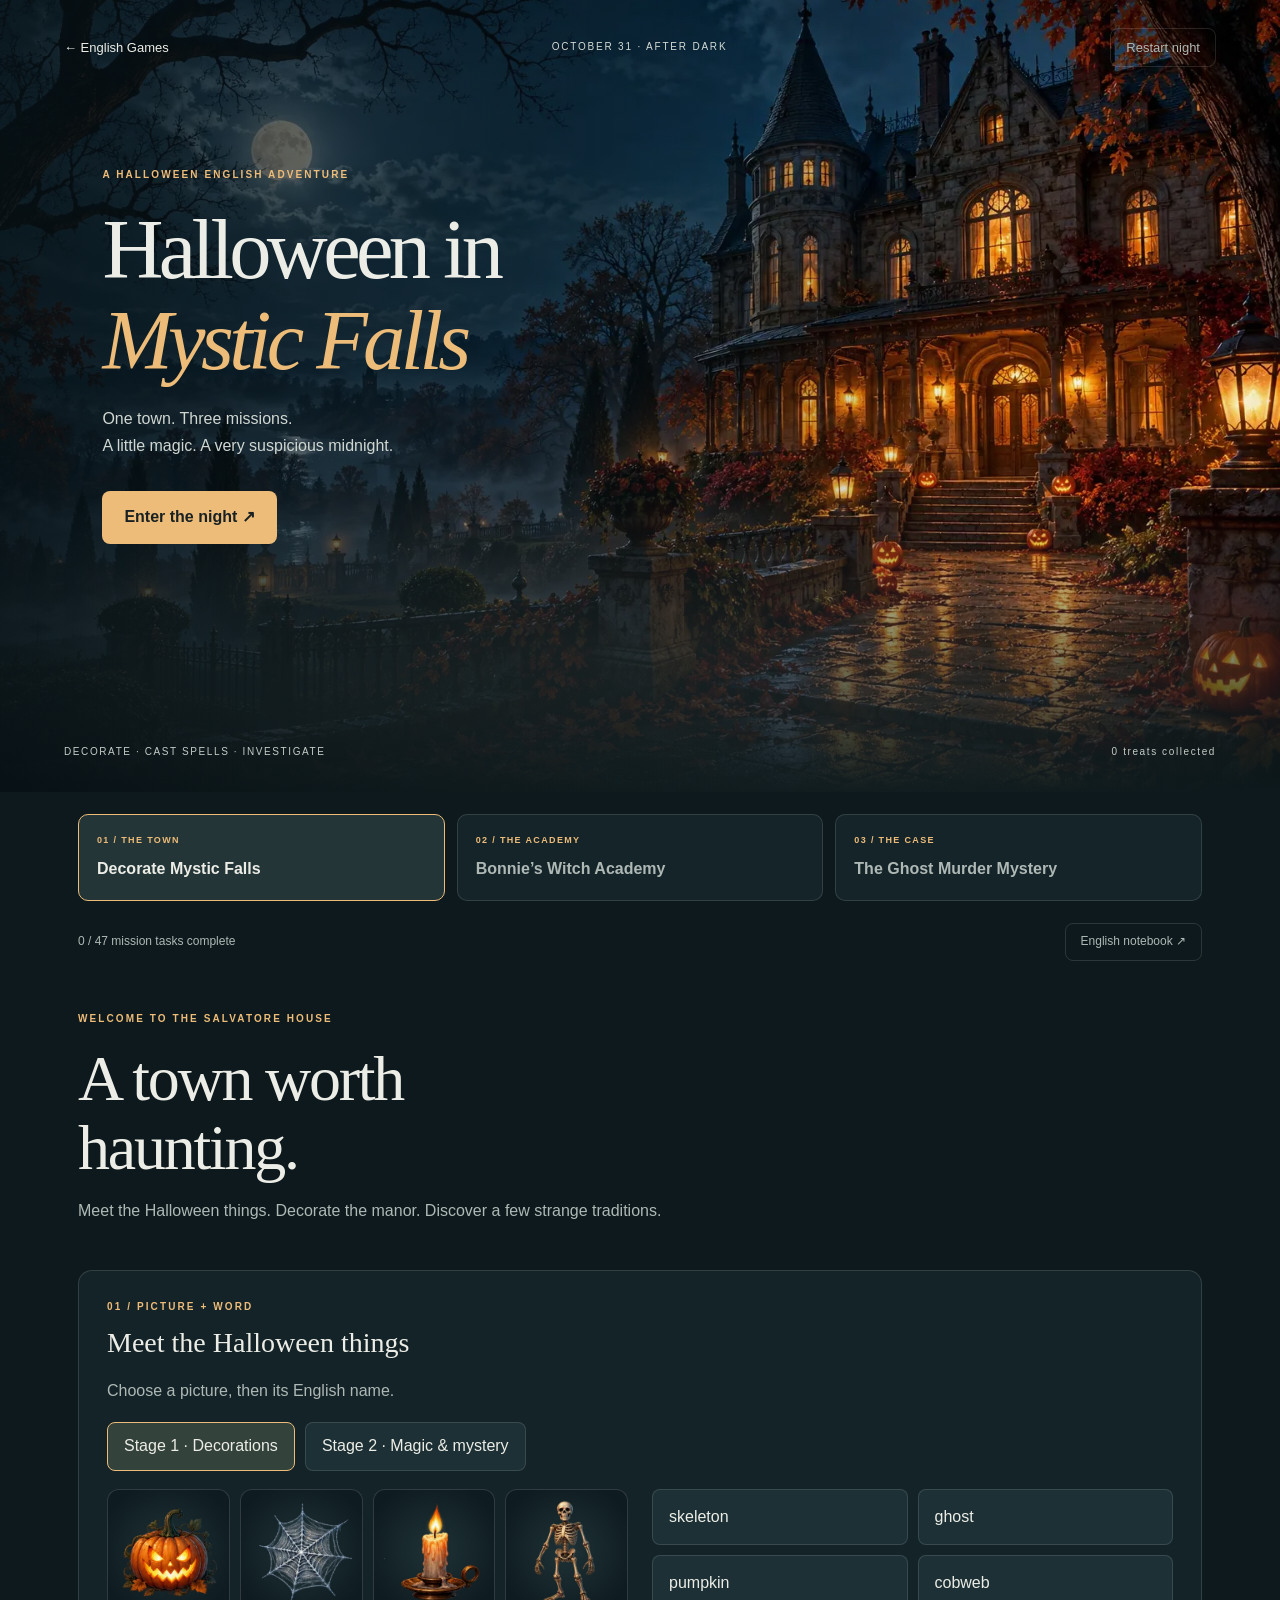
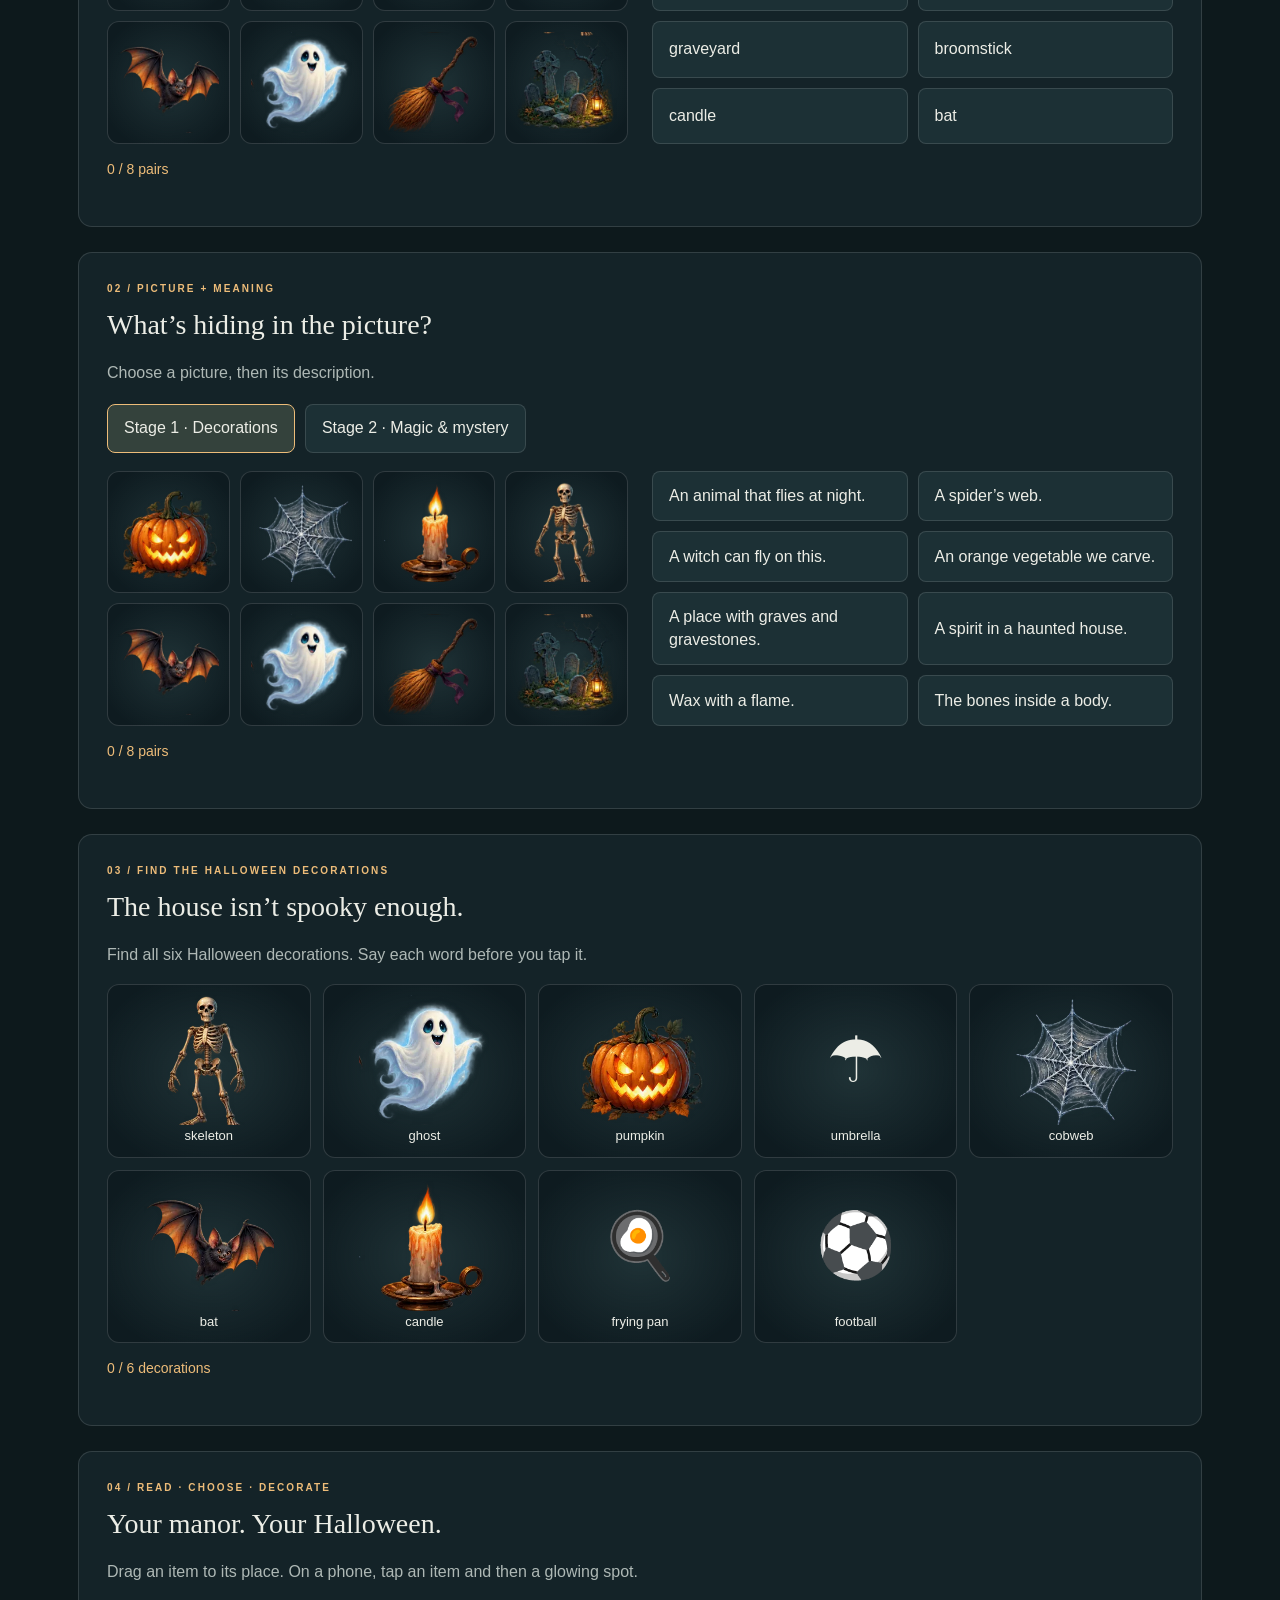
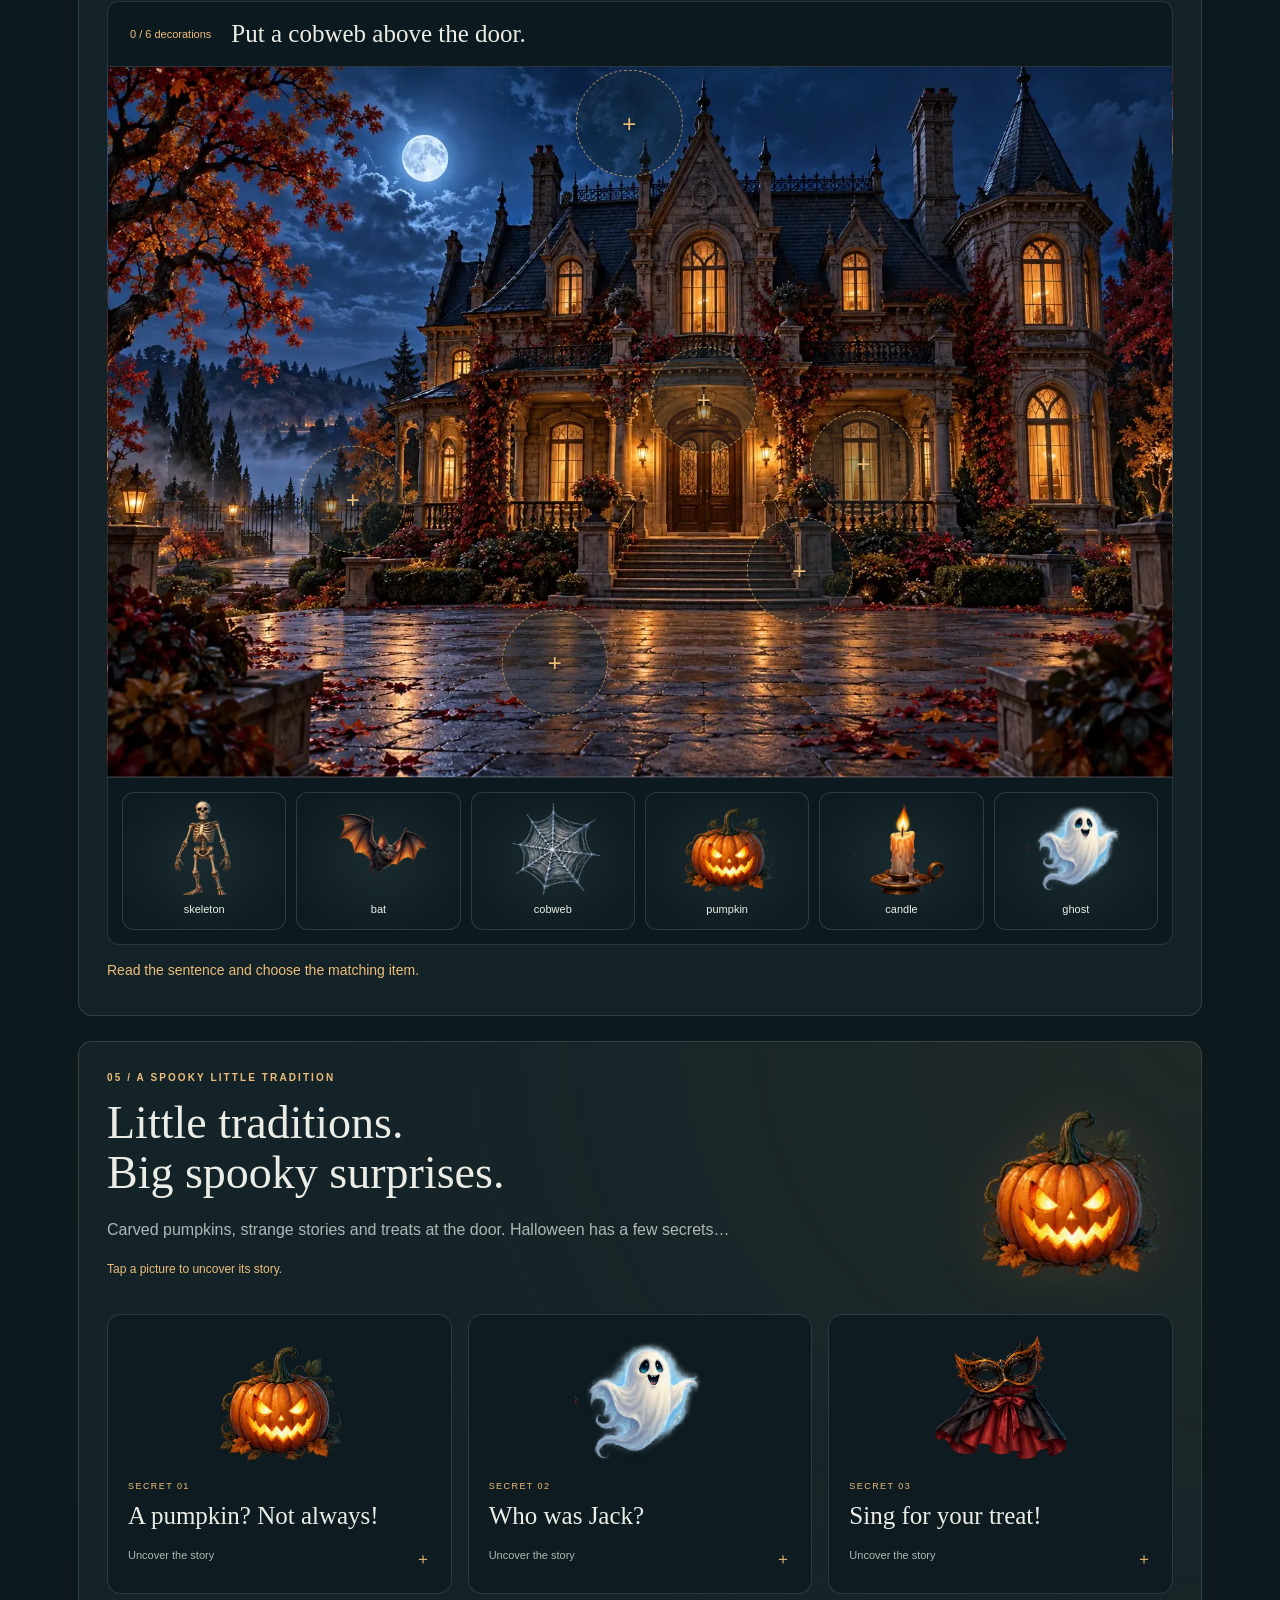
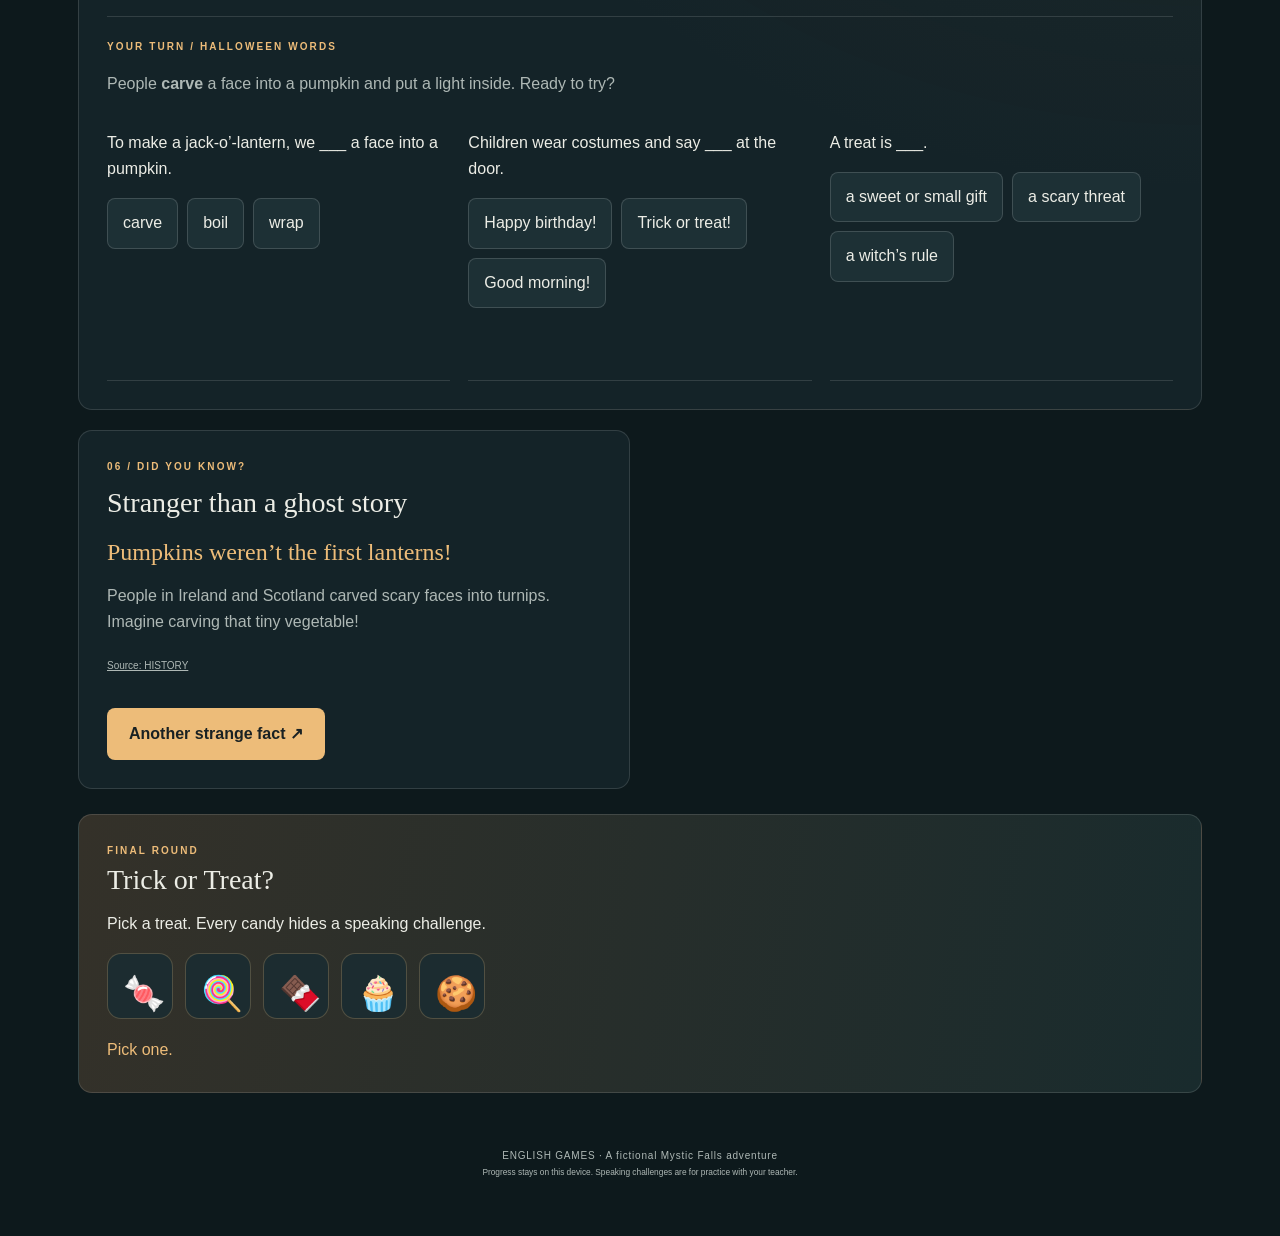
==== commit 22b7aa21: "Add illustrated interactive Halloween tradition stories to lesson one" ====
--- a/games/halloween-mystic-falls/index.html
+++ b/games/halloween-mystic-falls/index.html
@@ -1 +1,5 @@
-<!doctype html><html lang="en"><head><meta charset="utf-8"><meta name="viewport" content="width=device-width,initial-scale=1"><title>Halloween in Mystic Falls • English Games</title><link rel="stylesheet" href="style.css?v=4"></head><body><header class="hero"><div class="fog"></div><div class="top"><a href="../../">← English Games</a><span>OCTOBER 31 · AFTER DARK</span><button id="reset">Restart night</button></div><div class="intro"><p class="eyebrow">A HALLOWEEN ENGLISH ADVENTURE</p><h1>Halloween in<br><em>Mystic Falls</em></h1><p>One town. Three missions.<br>A little magic. A very suspicious midnight.</p><a class="primary" href="#missions">Enter the night ↗</a></div><div class="hero-bottom"><span>DECORATE · CAST SPELLS · INVESTIGATE</span><span id="total">0 treats collected</span></div></header><main id="missions"><nav role="tablist" aria-label="Missions"><button role="tab" id="tab0" aria-controls="panel0" aria-selected="true" data-tab="0"><small>01 / THE TOWN</small>Decorate Mystic Falls</button><button role="tab" id="tab1" aria-controls="panel1" aria-selected="false" data-tab="1" tabindex="-1"><small>02 / THE ACADEMY</small>Bonnie’s Witch Academy</button><button role="tab" id="tab2" aria-controls="panel2" aria-selected="false" data-tab="2" tabindex="-1"><small>03 / THE CASE</small>The Ghost Murder Mystery</button></nav><div class="status"><span id="mission-progress"></span><button id="help">English notebook ↗</button></div><aside id="notebook" hidden><h3>Your English notebook</h3><p><b>There is</b> a pumpkin. <b>There are</b> three candles.</p><p><b>in / on / under / above / next to / between</b> — describe a place.</p><p><b>must</b> = a strong rule · <b>mustn’t</b> = forbidden · <b>have to</b> = necessary · <b>don’t have to</b> = optional.</p><p>Past Simple: <b>Did you see…?</b> / <b>I saw…</b> / <b>I didn’t see…</b><br>With be: <b>Where were you?</b></p><p>pumpkin · carve · costume · cobweb · candle · cauldron · spell · treat · ghost · clue · suspect · alibi</p></aside><section role="tabpanel" id="panel0" aria-labelledby="tab0"><div class="chapter"><p class="eyebrow">WELCOME TO THE SALVATORE HOUSE</p><h2>A town worth<br>haunting.</h2><p>Meet the Halloween things. Decorate the manor. Discover a few strange traditions.</p></div><article class="vocabulary"><div class="label">01 / PICTURE + WORD</div><h3>Meet the Halloween things</h3><p>Choose a picture, then its English name.</p><div class="round-switch" id="word-rounds"></div><div class="match-board"><div id="word-pictures" class="picture-grid"></div><div id="word-targets" class="target-grid"></div></div><p id="word-feedback" class="feedback" aria-live="polite"></p></article><article class="vocabulary space"><div class="label">02 / PICTURE + MEANING</div><h3>What’s hiding in the picture?</h3><p>Choose a picture, then its description.</p><div class="round-switch" id="meaning-rounds"></div><div class="match-board"><div id="meaning-pictures" class="picture-grid"></div><div id="meaning-targets" class="target-grid descriptions"></div></div><p id="meaning-feedback" class="feedback" aria-live="polite"></p></article><article class="space"><div class="label">03 / FIND THE HALLOWEEN DECORATIONS</div><h3>The house isn’t spooky enough.</h3><p>Find all six Halloween decorations. Say each word before you tap it.</p><div id="decoration-hunt" class="hunt-grid"></div><p id="hunt-feedback" class="feedback" aria-live="polite">0 / 6 decorations</p></article><article class="decorator space"><div class="label">04 / READ · CHOOSE · DECORATE</div><h3>Your manor. Your Halloween.</h3><p>Drag an item to its place. On a phone, tap an item and then a glowing spot.</p><div class="mission-strip"><span id="decor-count"></span><p id="decor-sentence"></p><button id="replay-decor">Play again ↻</button></div><div id="decoration-scene" class="decoration-scene" aria-label="Interactive manor decoration scene"></div><div id="item-tray" class="item-tray" aria-label="Choose a decoration"></div><p id="decor-feedback" class="feedback" aria-live="polite">Read the sentence and choose the matching item.</p></article><div class="columns space"><article><div class="label">05 / A SPOOKY LITTLE TRADITION</div><h3>Why a jack-o’-lantern?</h3><p>People <b>carve</b> a face into a pumpkin and put a light inside. Which word means «вырезать»?</p><div id="traditions"></div></article><article><div class="label">06 / DID YOU KNOW?</div><h3>Stranger than a ghost story</h3><div id="fun-facts"></div><button id="next-fact" class="primary">Another strange fact ↗</button></article></div><div class="treat" id="treat0"></div></section><section role="tabpanel" id="panel1" aria-labelledby="tab1" hidden><div class="chapter"><p class="eyebrow">BONNIE BENNETT INVITES YOU</p><h2>A little magic.<br>A lot of responsibility.</h2><p>“We have to protect the party. Read my recipe carefully — and keep Damon away from the cauldron.”</p></div><div class="columns"><article><div class="label">01 / THE ACADEMY RULES</div><h3>Magic has its rules</h3><div id="rules"></div></article><article><div class="label">02 / THE PROTECTION SPELL</div><h3>Follow Bonnie’s recipe</h3><p class="recipe">First, put the herbs in the cauldron.<br>Then, light three candles.<br>Finally, say “Protect this house”.</p><div id="spell" class="choices"></div><p class="feedback" id="spell-feedback" aria-live="polite">Select the steps in the correct order.</p><div class="label space">03 / SPELL INGREDIENTS</div><p>Bonnie needs herbs, candles and a crystal. Select all three.</p><div id="ingredients" class="choices"></div><p class="feedback" id="ingredient-feedback" aria-live="polite">0 / 3 ingredients</p></article></div><div class="treat" id="treat1"></div></section><section role="tabpanel" id="panel2" aria-labelledby="tab2" hidden><div class="chapter"><p class="eyebrow">LOCKWOOD MANOR · CASE 1031</p><h2>Who killed<br>the ghost?</h2><p>At exactly 11:47 p.m., the manor’s ghost was destroyed in the locked conservatory. Find the person, the method and the proof.</p></div><article class="case-intro"><b>The rules of this mystery</b><p>Only Damon, Stefan, Bonnie and Caroline were in the manor. Only a living person inside the conservatory could destroy the ghost: they had to light a black candle and say the banishing spell. No remote magic, accomplices or secret entrances. All physical records are reliable; a suspect may lie.</p></article><div class="columns"><article><div class="label">01 / INTERROGATE</div><h3>Four guests. Four stories.</h3><div id="suspects" class="choices"></div><div id="interview"><p>Select a suspect, then ask a question.</p></div></article><article><div class="label">02 / INSPECT THE EVIDENCE</div><h3>Build your case</h3><div id="clues" class="choices"></div><div id="evidence-log"></div></article></div><article class="space"><div class="label">03 / DETECTIVE ENGLISH</div><h3>Ask the right questions</h3><div id="past"></div></article><article class="space"><div class="label">04 / MAKE AN ACCUSATION</div><h3>Proof, not a lucky guess.</h3><p id="case-gate">Read every alibi, inspect all five clues and complete Detective English to unlock the accusation.</p><form id="accusation"><label>Who destroyed the ghost?<select id="killer" required><option value="">Choose a suspect</option><option>Damon</option><option>Stefan</option><option>Bonnie</option><option>Caroline</option></select></label><label>How did they do it?<select id="method" required><option value="">Choose a method</option><option value="candle">They lit the black candle and said the spell.</option><option value="bottle">They broke a bottle of vervain.</option><option value="candy">They gave the ghost a poisoned treat.</option></select></label><label>Which clue disproves their alibi?<select id="proof" required><option value="">Choose the decisive proof</option><option value="door">The conservatory door record</option><option value="photo">The kitchen recording</option><option value="bell">The academy recording</option></select></label><button class="primary" id="submit-case" disabled>Present your case ↗</button></form><p id="verdict" class="feedback" aria-live="polite">The case is open.</p></article><div class="treat" id="treat2"></div></section><footer>ENGLISH GAMES · A fictional Mystic Falls adventure<br><small>Progress stays on this device. Speaking challenges are for practice with your teacher.</small></footer></main><script src="game.js?v=4"></script><script src="decorate.js?v=4"></script></body></html>+<!doctype html><html lang="en"><head><meta charset="utf-8"><meta name="viewport" content="width=device-width,initial-scale=1"><title>Halloween in Mystic Falls • English Games</title><link rel="stylesheet" href="style.css?v=5"></head><body><header class="hero"><div class="fog"></div><div class="top"><a href="../../">← English Games</a><span>OCTOBER 31 · AFTER DARK</span><button id="reset">Restart night</button></div><div class="intro"><p class="eyebrow">A HALLOWEEN ENGLISH ADVENTURE</p><h1>Halloween in<br><em>Mystic Falls</em></h1><p>One town. Three missions.<br>A little magic. A very suspicious midnight.</p><a class="primary" href="#missions">Enter the night ↗</a></div><div class="hero-bottom"><span>DECORATE · CAST SPELLS · INVESTIGATE</span><span id="total">0 treats collected</span></div></header><main id="missions"><nav role="tablist" aria-label="Missions"><button role="tab" id="tab0" aria-controls="panel0" aria-selected="true" data-tab="0"><small>01 / THE TOWN</small>Decorate Mystic Falls</button><button role="tab" id="tab1" aria-controls="panel1" aria-selected="false" data-tab="1" tabindex="-1"><small>02 / THE ACADEMY</small>Bonnie’s Witch Academy</button><button role="tab" id="tab2" aria-controls="panel2" aria-selected="false" data-tab="2" tabindex="-1"><small>03 / THE CASE</small>The Ghost Murder Mystery</button></nav><div class="status"><span id="mission-progress"></span><button id="help">English notebook ↗</button></div><aside id="notebook" hidden><h3>Your English notebook</h3><p><b>There is</b> a pumpkin. <b>There are</b> three candles.</p><p><b>in / on / under / above / next to / between</b> — describe a place.</p><p><b>must</b> = a strong rule · <b>mustn’t</b> = forbidden · <b>have to</b> = necessary · <b>don’t have to</b> = optional.</p><p>Past Simple: <b>Did you see…?</b> / <b>I saw…</b> / <b>I didn’t see…</b><br>With be: <b>Where were you?</b></p><p>pumpkin · carve · costume · cobweb · candle · cauldron · spell · treat · ghost · clue · suspect · alibi</p></aside><section role="tabpanel" id="panel0" aria-labelledby="tab0"><div class="chapter"><p class="eyebrow">WELCOME TO THE SALVATORE HOUSE</p><h2>A town worth<br>haunting.</h2><p>Meet the Halloween things. Decorate the manor. Discover a few strange traditions.</p></div><article class="vocabulary"><div class="label">01 / PICTURE + WORD</div><h3>Meet the Halloween things</h3><p>Choose a picture, then its English name.</p><div class="round-switch" id="word-rounds"></div><div class="match-board"><div id="word-pictures" class="picture-grid"></div><div id="word-targets" class="target-grid"></div></div><p id="word-feedback" class="feedback" aria-live="polite"></p></article><article class="vocabulary space"><div class="label">02 / PICTURE + MEANING</div><h3>What’s hiding in the picture?</h3><p>Choose a picture, then its description.</p><div class="round-switch" id="meaning-rounds"></div><div class="match-board"><div id="meaning-pictures" class="picture-grid"></div><div id="meaning-targets" class="target-grid descriptions"></div></div><p id="meaning-feedback" class="feedback" aria-live="polite"></p></article><article class="space"><div class="label">03 / FIND THE HALLOWEEN DECORATIONS</div><h3>The house isn’t spooky enough.</h3><p>Find all six Halloween decorations. Say each word before you tap it.</p><div id="decoration-hunt" class="hunt-grid"></div><p id="hunt-feedback" class="feedback" aria-live="polite">0 / 6 decorations</p></article><article class="decorator space"><div class="label">04 / READ · CHOOSE · DECORATE</div><h3>Your manor. Your Halloween.</h3><p>Drag an item to its place. On a phone, tap an item and then a glowing spot.</p><div class="mission-strip"><span id="decor-count"></span><p id="decor-sentence"></p><button id="replay-decor">Play again ↻</button></div><div id="decoration-scene" class="decoration-scene" aria-label="Interactive manor decoration scene"></div><div id="item-tray" class="item-tray" aria-label="Choose a decoration"></div><p id="decor-feedback" class="feedback" aria-live="polite">Read the sentence and choose the matching item.</p></article><div class="columns space"><article class="tradition-story" id="spooky-tradition"><div class="label">05 / A SPOOKY LITTLE TRADITION</div><div class="tradition-intro"><div><h3>Little traditions.<br>Big spooky surprises.</h3><p>Carved pumpkins, strange stories and treats at the door. Halloween has a few secrets…</p><p class="tradition-instruction">Tap a picture to uncover its story.</p></div><div class="tradition-hero" role="img" aria-label="A glowing carved Halloween pumpkin"><span class="word-art" style="background-position:0% 0%"></span></div></div><div class="tradition-facts">
+<details class="tradition-fact"><summary><span class="fact-picture" role="img" aria-label="A carved pumpkin lantern"><span class="word-art" style="background-position:0% 0%"></span></span><span class="fact-number">SECRET 01</span><h4>A pumpkin? Not always!</h4><span class="fact-reveal">Uncover the story <span aria-hidden="true">＋</span></span></summary><div class="fact-story"><p>Before pumpkins, people in Ireland and Scotland carved scary faces into <b>turnips</b>. A little vegetable became a spooky lantern!</p><p class="word-hint">turnip = репа · carve = вырезать</p><p class="fact-talk">Would you rather carve a pumpkin or a turnip?</p><a class="fact-source" href="https://www.history.com/articles/history-of-the-jack-o-lantern-irish-origins" target="_blank" rel="noopener noreferrer">Story source: HISTORY ↗</a></div></details>
+<details class="tradition-fact"><summary><span class="fact-picture" role="img" aria-label="A friendly ghost illustrating the legend of Jack"><span class="word-art" style="background-position:33.333333% 33.333333%"></span></span><span class="fact-number">SECRET 02</span><h4>Who was Jack?</h4><span class="fact-reveal">Uncover the story <span aria-hidden="true">＋</span></span></summary><div class="fact-story"><p>In an Irish <b>legend</b>, a man called Stingy Jack wandered in the dark with a burning coal inside a turnip. “Jack of the Lantern” became <b>jack-o’-lantern</b>.</p><p class="word-hint">legend = легенда · lantern = фонарь</p><p class="fact-talk">Invent a funny name for your own lantern.</p><a class="fact-source" href="https://www.history.com/articles/history-of-the-jack-o-lantern-irish-origins" target="_blank" rel="noopener noreferrer">Legend source: HISTORY ↗</a></div></details>
+<details class="tradition-fact"><summary><span class="fact-picture" role="img" aria-label="A Halloween costume with a mask and cape"><span class="word-art" style="background-position:33.333333% 100%"></span></span><span class="fact-number">SECRET 03</span><h4>Sing for your treat!</h4><span class="fact-reveal">Uncover the story <span aria-hidden="true">＋</span></span></summary><div class="fact-story"><p>In the Scottish tradition of <b>guising</b>, children dressed in costumes and performed songs, jokes or little tricks to earn fruit or nuts. A tiny show at every door!</p><p class="word-hint">costume = костюм · earn = получить за что-то</p><p class="fact-talk">What would you perform to earn a treat?</p><a class="fact-source" href="https://www.scotland.org/inspiration/halloween-traditions" target="_blank" rel="noopener noreferrer">Tradition source: Scotland.org ↗</a></div></details>
+</div><div class="tradition-practice"><div class="label">YOUR TURN / HALLOWEEN WORDS</div><p>People <b>carve</b> a face into a pumpkin and put a light inside. Ready to try?</p><div id="traditions"></div></div></article><article><div class="label">06 / DID YOU KNOW?</div><h3>Stranger than a ghost story</h3><div id="fun-facts"></div><button id="next-fact" class="primary">Another strange fact ↗</button></article></div><div class="treat" id="treat0"></div></section><section role="tabpanel" id="panel1" aria-labelledby="tab1" hidden><div class="chapter"><p class="eyebrow">BONNIE BENNETT INVITES YOU</p><h2>A little magic.<br>A lot of responsibility.</h2><p>“We have to protect the party. Read my recipe carefully — and keep Damon away from the cauldron.”</p></div><div class="columns"><article><div class="label">01 / THE ACADEMY RULES</div><h3>Magic has its rules</h3><div id="rules"></div></article><article><div class="label">02 / THE PROTECTION SPELL</div><h3>Follow Bonnie’s recipe</h3><p class="recipe">First, put the herbs in the cauldron.<br>Then, light three candles.<br>Finally, say “Protect this house”.</p><div id="spell" class="choices"></div><p class="feedback" id="spell-feedback" aria-live="polite">Select the steps in the correct order.</p><div class="label space">03 / SPELL INGREDIENTS</div><p>Bonnie needs herbs, candles and a crystal. Select all three.</p><div id="ingredients" class="choices"></div><p class="feedback" id="ingredient-feedback" aria-live="polite">0 / 3 ingredients</p></article></div><div class="treat" id="treat1"></div></section><section role="tabpanel" id="panel2" aria-labelledby="tab2" hidden><div class="chapter"><p class="eyebrow">LOCKWOOD MANOR · CASE 1031</p><h2>Who killed<br>the ghost?</h2><p>At exactly 11:47 p.m., the manor’s ghost was destroyed in the locked conservatory. Find the person, the method and the proof.</p></div><article class="case-intro"><b>The rules of this mystery</b><p>Only Damon, Stefan, Bonnie and Caroline were in the manor. Only a living person inside the conservatory could destroy the ghost: they had to light a black candle and say the banishing spell. No remote magic, accomplices or secret entrances. All physical records are reliable; a suspect may lie.</p></article><div class="columns"><article><div class="label">01 / INTERROGATE</div><h3>Four guests. Four stories.</h3><div id="suspects" class="choices"></div><div id="interview"><p>Select a suspect, then ask a question.</p></div></article><article><div class="label">02 / INSPECT THE EVIDENCE</div><h3>Build your case</h3><div id="clues" class="choices"></div><div id="evidence-log"></div></article></div><article class="space"><div class="label">03 / DETECTIVE ENGLISH</div><h3>Ask the right questions</h3><div id="past"></div></article><article class="space"><div class="label">04 / MAKE AN ACCUSATION</div><h3>Proof, not a lucky guess.</h3><p id="case-gate">Read every alibi, inspect all five clues and complete Detective English to unlock the accusation.</p><form id="accusation"><label>Who destroyed the ghost?<select id="killer" required><option value="">Choose a suspect</option><option>Damon</option><option>Stefan</option><option>Bonnie</option><option>Caroline</option></select></label><label>How did they do it?<select id="method" required><option value="">Choose a method</option><option value="candle">They lit the black candle and said the spell.</option><option value="bottle">They broke a bottle of vervain.</option><option value="candy">They gave the ghost a poisoned treat.</option></select></label><label>Which clue disproves their alibi?<select id="proof" required><option value="">Choose the decisive proof</option><option value="door">The conservatory door record</option><option value="photo">The kitchen recording</option><option value="bell">The academy recording</option></select></label><button class="primary" id="submit-case" disabled>Present your case ↗</button></form><p id="verdict" class="feedback" aria-live="polite">The case is open.</p></article><div class="treat" id="treat2"></div></section><footer>ENGLISH GAMES · A fictional Mystic Falls adventure<br><small>Progress stays on this device. Speaking challenges are for practice with your teacher.</small></footer></main><script src="game.js?v=5"></script><script src="decorate.js?v=5"></script></body></html>
--- a/games/halloween-mystic-falls/style.css
+++ b/games/halloween-mystic-falls/style.css
@@ -1 +1 @@
-:root{color-scheme:dark;--ink:#ecede6;--muted:#aeb8b5;--gold:#edbc79;--line:#ffffff20;--green:#95cfb1}*{box-sizing:border-box}html{scroll-behavior:smooth}body{margin:0;background:#0d191c;color:var(--ink);font:16px/1.65 -apple-system,BlinkMacSystemFont,Segoe UI,sans-serif}button,a,select{touch-action:manipulation}button,select{font:inherit}button,a{transition:background .2s,transform .2s}button{cursor:pointer}a{color:inherit;text-decoration:none}button:focus-visible,a:focus-visible,select:focus-visible{outline:3px solid var(--gold);outline-offset:4px}.hero{min-height:690px;height:88svh;max-height:950px;position:relative;background:linear-gradient(90deg,#071115db,#07111575 44%,#07111508 75%),linear-gradient(0deg,#0d191c,transparent 35%),url(manor.webp) center/cover;overflow:hidden}.top{position:relative;z-index:2;display:flex;align-items:center;justify-content:space-between;padding:28px 5%;font-size:13px}.top>span{font-size:10px;letter-spacing:.18em;color:#d4dbd6}.top button,#help{background:transparent;color:var(--muted);border:1px solid var(--line);padding:8px 15px;border-radius:8px}.intro{position:relative;z-index:1;margin:8vh 8%;max-width:650px}.eyebrow,.label{font-size:10px;letter-spacing:.21em;font-weight:700;color:var(--gold)}h1,h2,h3{font-family:Georgia,Times New Roman,serif;font-weight:400;line-height:1.08}h1{font-size:clamp(54px,6.6vw,100px);letter-spacing:-.055em;margin:20px 0}h1 em{color:var(--gold);font-weight:400}h2{font-size:clamp(38px,5vw,64px);letter-spacing:-.035em;margin:16px 0}h3{font-size:28px;margin:12px 0 20px}.intro>p:not(.eyebrow){color:#d0d7d2;margin-bottom:32px}.primary{display:inline-block;background:var(--gold);color:#192123;border:0;border-radius:8px;padding:13px 22px;font-weight:650}.primary:hover{background:#ffd39c;transform:translateY(-2px)}.hero-bottom{position:absolute;bottom:32px;left:5%;right:5%;display:flex;justify-content:space-between;font-size:10px;letter-spacing:.16em;color:#c4ccc6}.fog{position:absolute;inset:55% -20% -10%;background:radial-gradient(ellipse,#d5e9dd15,transparent 65%);animation:drift 18s infinite alternate;pointer-events:none}@keyframes drift{to{transform:translate(10%)}}main{max-width:1180px;margin:auto;padding:0 28px}nav{display:grid;grid-template-columns:repeat(3,1fr);gap:12px;padding:22px 0}nav button{background:#152429;color:var(--muted);border:1px solid var(--line);border-radius:10px;padding:18px;text-align:left;font-weight:600}nav small{display:block;color:var(--gold);font-size:9px;letter-spacing:.15em;margin-bottom:8px}nav button[aria-selected=true]{background:#243537;color:var(--ink);border-color:var(--gold)}.status{display:flex;align-items:center;justify-content:space-between;font-size:12px;color:var(--muted)}.chapter{padding:40px 0 30px;max-width:680px}.chapter>p:last-child{color:var(--muted)}.columns{display:grid;grid-template-columns:1fr 1fr;gap:20px}article,aside,.treat{background:#142328;border:1px solid var(--line);border-radius:14px;padding:28px}article p{color:var(--muted)}.choices{display:flex;flex-wrap:wrap;gap:9px}.choices button,.quiz button,.treat button{background:#1d3035;border:1px solid #ffffff26;color:var(--ink);border-radius:8px;padding:11px 15px}.choices button:hover,.quiz button:hover,.treat button:hover{background:#30464a}.choices button.good,.quiz button.good{background:#27463d;border-color:var(--green)}button:disabled{cursor:default;opacity:.55}.quiz{margin-bottom:22px;border-bottom:1px solid var(--line);padding-bottom:18px}.quiz p{color:var(--ink)}.quiz .choices{margin-top:10px}.feedback{min-height:26px;font-size:14px;color:var(--gold)!important}.space{margin-top:25px}.garden{height:210px;position:relative;border-radius:10px;margin-top:20px;background:linear-gradient(0deg,#10212577,#10212555),url(manor.webp) 74% 68%/cover;overflow:hidden}.garden>span{position:absolute;font-size:8px;letter-spacing:.1em;background:#0c1c20da;padding:5px;border-radius:4px}.door{top:55%;left:58%}.table{top:70%;left:25%}.tree{top:25%;left:10%}.garden .placed{color:#ffd7a0;font-size:12px;box-shadow:0 0 20px #e8a84b55}.recipe{border-left:2px solid var(--gold);padding-left:18px}.treat{margin-top:25px;background:linear-gradient(100deg,#343129,#192b2d);display:flex;gap:20px;align-items:center;flex-wrap:wrap}.treat h3{margin:5px 0}.treat .challenge{flex-basis:100%;margin:0;color:var(--gold)}.treat small{color:var(--muted)}.case-intro{margin-bottom:20px;border-left:3px solid var(--gold)}#interview{margin-top:20px}#interview blockquote{margin:15px 0;padding:12px 18px;border-left:2px solid var(--gold);color:#d8dfdb}.evidence{border-bottom:1px solid var(--line);padding:12px 0;font-size:14px}.evidence b{color:var(--gold)}form{display:grid;grid-template-columns:1fr 1fr;gap:16px}label{font-size:12px;color:var(--muted)}select{display:block;width:100%;margin-top:8px;background:#0e1c20;color:var(--ink);border:1px solid var(--line);border-radius:8px;padding:12px;font-size:14px}form button{align-self:end}footer{text-align:center;padding:55px 0;color:var(--muted);font-size:10px;letter-spacing:.08em}footer small{letter-spacing:0}aside{margin-top:18px}[hidden]{display:none!important}@media(max-width:700px){.hero{height:80svh;min-height:580px;background-position:65% center}.intro{margin:10vh 6%}.top{padding:20px 6%}.top>span{display:none}.hero-bottom{font-size:8px;gap:20px}.columns{grid-template-columns:1fr}main{padding:0 16px}nav{gap:7px}nav button{padding:12px 8px;font-size:12px;line-height:1.4}nav small{font-size:8px}.chapter{padding-top:25px}article,.treat,aside{padding:20px}form{grid-template-columns:1fr}.status{gap:12px;font-size:11px}#help{font-size:11px;padding:8px}.treat{gap:12px}}@media(prefers-reduced-motion:reduce){*{scroll-behavior:auto!important;animation:none!important;transition:none!important}}.word-art{display:block;flex-shrink:0;width:100%;aspect-ratio:1;background-image:url(vocabulary.webp);background-size:400% 400%;background-repeat:no-repeat;pointer-events:none}.round-switch{display:flex;gap:10px;margin:18px 0}.round-switch button,.match-target,#replay-decor{border:1px solid var(--line);border-radius:8px;color:var(--ink);background:#1c3035;padding:10px 16px;font:inherit}.round-switch button[aria-pressed=true]{border-color:var(--gold);background:#34423c}.match-board{display:grid;grid-template-columns:1fr 1fr;gap:24px}.picture-grid{display:grid;grid-template-columns:repeat(4,minmax(0,1fr));gap:10px}.target-grid{display:grid;grid-template-columns:repeat(2,minmax(0,1fr));gap:10px}.picture-card,.hunt-card,.tray-item{position:relative;background:radial-gradient(ellipse at center,#42606144,#0e1b20 85%);border:1px solid #ffffff24;border-radius:12px;color:var(--ink);padding:10px;min-width:0}.picture-card{align-self:start}.picture-card.selected,.tray-item.selected{border-color:var(--gold);box-shadow:0 0 0 2px #edbc7933}.matched{border-color:#95cfb160!important;background-color:#25453c!important}.picture-card.matched:after{content:"\2713";position:absolute;right:8px;bottom:5px;color:var(--green);font-weight:700}.match-target{text-align:left;line-height:1.4}.match-target.wrong{border-color:#ef9393;background:#573738}.hunt-grid{display:grid;grid-template-columns:repeat(5,1fr);gap:12px}.hunt-card .word-art{max-width:130px;margin:auto}.hunt-card>span:last-child{display:block;font-size:13px}.decoy-icon{display:grid;place-items:center;height:130px;font-size:64px}.mission-strip{background:#0c191e;border:1px solid var(--line);border-radius:12px 12px 0 0;padding:16px 22px;display:flex;align-items:center;gap:20px}.mission-strip>span{color:var(--gold);font-size:11px;white-space:nowrap}.mission-strip>p{color:var(--ink);font-family:Georgia,serif;font-size:25px;line-height:1.25;margin:0;flex:1}.mission-strip button{font-size:12px;white-space:nowrap}.decoration-scene{position:relative;aspect-ratio:3/2;background:url(decorate-manor.webp) center/100% 100%;border:1px solid var(--line);border-top:0;overflow:hidden}.drop-spot{position:absolute;transform:translate(-50%,-50%);width:10%;aspect-ratio:1;min-width:40px;border:1px dashed #edbc79b0;border-radius:50%;background:#15292e55;color:var(--gold);padding:0;display:grid;place-items:center}.spot-sign{font-size:24px;text-shadow:0 2px 8px #000}.spot-tip{position:absolute;top:100%;left:50%;transform:translate(-50%);font-size:10px;white-space:nowrap;padding:2px 7px;background:#0b181ee8;border-radius:4px;opacity:0;pointer-events:none}.drop-spot:hover .spot-tip,.drop-spot:focus-visible .spot-tip{opacity:1}.drop-spot.drag-over{background:#edbc7940;box-shadow:0 0 24px #edbc79}.drop-spot.filled{border:0;background:none;opacity:1;width:13%;border-radius:0}.drop-spot.filled .spot-sign,.drop-spot.filled .spot-tip{display:none}.drop-spot[data-zone=above-door].filled{width:10%}.drop-spot[data-zone=window].filled{width:8%}.drop-spot[data-zone=front-house].filled{width:14%}.drop-spot[data-zone=above-house].filled{width:15%}.item-tray{display:grid;grid-template-columns:repeat(6,minmax(0,1fr));gap:10px;padding:14px;background:#0c191e;border:1px solid var(--line);border-radius:0 0 12px 12px}.tray-item{padding:7px;cursor:grab}.tray-item:active{cursor:grabbing}.tray-item>span:last-child{font-size:11px}.tray-item .word-art{max-width:95px;margin:auto}.decorator{padding-bottom:16px}.fact-source{font-size:10px;color:var(--muted);text-decoration:underline}#fun-facts{min-height:170px}#fun-facts h4{color:var(--gold);font:24px/1.2 Georgia,serif;margin:16px 0}.candies{display:flex;gap:12px;flex-wrap:wrap}.candies button{font-size:34px;width:66px;height:66px;background:#1c2c30;border:1px solid #edbc7940;border-radius:14px}.candies button:hover{transform:translateY(-4px)}#treat0{display:block}#treat0 .challenge{margin:18px 0 0}.vocabulary{scroll-margin-top:20px}@media(max-width:700px){.match-board{gap:12px;grid-template-columns:1fr}.picture-grid{grid-template-columns:repeat(4,minmax(0,1fr));gap:7px}.target-grid{grid-template-columns:repeat(2,minmax(0,1fr));gap:7px}.picture-card{padding:5px}.round-switch button{font-size:11px;padding:8px}.match-target{padding:11px;font-size:13px;min-height:45px}.hunt-grid{grid-template-columns:repeat(3,1fr);gap:8px}.hunt-card{padding:5px}.decoy-icon{height:90px;font-size:45px}.mission-strip{padding:12px;gap:8px;flex-wrap:wrap}.mission-strip>p{font-size:21px;flex-basis:100%;order:2}.item-tray{grid-template-columns:repeat(3,minmax(0,1fr));padding:10px;gap:8px}.drop-spot{min-width:34px}.spot-sign{font-size:17px}.spot-tip{font-size:8px}.decorator{padding:14px}.tray-item .word-art{max-width:75px}.hunt-card>span:last-child{font-size:11px}.candies{gap:8px}.candies button{width:52px;height:52px;font-size:28px}}
+:root{color-scheme:dark;--ink:#ecede6;--muted:#aeb8b5;--gold:#edbc79;--line:#ffffff20;--green:#95cfb1}*{box-sizing:border-box}html{scroll-behavior:smooth}body{margin:0;background:#0d191c;color:var(--ink);font:16px/1.65 -apple-system,BlinkMacSystemFont,Segoe UI,sans-serif}button,a,select{touch-action:manipulation}button,select{font:inherit}button,a{transition:background .2s,transform .2s}button{cursor:pointer}a{color:inherit;text-decoration:none}button:focus-visible,a:focus-visible,select:focus-visible{outline:3px solid var(--gold);outline-offset:4px}.hero{min-height:690px;height:88svh;max-height:950px;position:relative;background:linear-gradient(90deg,#071115db,#07111575 44%,#07111508 75%),linear-gradient(0deg,#0d191c,transparent 35%),url(manor.webp) center/cover;overflow:hidden}.top{position:relative;z-index:2;display:flex;align-items:center;justify-content:space-between;padding:28px 5%;font-size:13px}.top>span{font-size:10px;letter-spacing:.18em;color:#d4dbd6}.top button,#help{background:transparent;color:var(--muted);border:1px solid var(--line);padding:8px 15px;border-radius:8px}.intro{position:relative;z-index:1;margin:8vh 8%;max-width:650px}.eyebrow,.label{font-size:10px;letter-spacing:.21em;font-weight:700;color:var(--gold)}h1,h2,h3{font-family:Georgia,Times New Roman,serif;font-weight:400;line-height:1.08}h1{font-size:clamp(54px,6.6vw,100px);letter-spacing:-.055em;margin:20px 0}h1 em{color:var(--gold);font-weight:400}h2{font-size:clamp(38px,5vw,64px);letter-spacing:-.035em;margin:16px 0}h3{font-size:28px;margin:12px 0 20px}.intro>p:not(.eyebrow){color:#d0d7d2;margin-bottom:32px}.primary{display:inline-block;background:var(--gold);color:#192123;border:0;border-radius:8px;padding:13px 22px;font-weight:650}.primary:hover{background:#ffd39c;transform:translateY(-2px)}.hero-bottom{position:absolute;bottom:32px;left:5%;right:5%;display:flex;justify-content:space-between;font-size:10px;letter-spacing:.16em;color:#c4ccc6}.fog{position:absolute;inset:55% -20% -10%;background:radial-gradient(ellipse,#d5e9dd15,transparent 65%);animation:drift 18s infinite alternate;pointer-events:none}@keyframes drift{to{transform:translate(10%)}}main{max-width:1180px;margin:auto;padding:0 28px}nav{display:grid;grid-template-columns:repeat(3,1fr);gap:12px;padding:22px 0}nav button{background:#152429;color:var(--muted);border:1px solid var(--line);border-radius:10px;padding:18px;text-align:left;font-weight:600}nav small{display:block;color:var(--gold);font-size:9px;letter-spacing:.15em;margin-bottom:8px}nav button[aria-selected=true]{background:#243537;color:var(--ink);border-color:var(--gold)}.status{display:flex;align-items:center;justify-content:space-between;font-size:12px;color:var(--muted)}.chapter{padding:40px 0 30px;max-width:680px}.chapter>p:last-child{color:var(--muted)}.columns{display:grid;grid-template-columns:1fr 1fr;gap:20px}article,aside,.treat{background:#142328;border:1px solid var(--line);border-radius:14px;padding:28px}article p{color:var(--muted)}.choices{display:flex;flex-wrap:wrap;gap:9px}.choices button,.quiz button,.treat button{background:#1d3035;border:1px solid #ffffff26;color:var(--ink);border-radius:8px;padding:11px 15px}.choices button:hover,.quiz button:hover,.treat button:hover{background:#30464a}.choices button.good,.quiz button.good{background:#27463d;border-color:var(--green)}button:disabled{cursor:default;opacity:.55}.quiz{margin-bottom:22px;border-bottom:1px solid var(--line);padding-bottom:18px}.quiz p{color:var(--ink)}.quiz .choices{margin-top:10px}.feedback{min-height:26px;font-size:14px;color:var(--gold)!important}.space{margin-top:25px}.garden{height:210px;position:relative;border-radius:10px;margin-top:20px;background:linear-gradient(0deg,#10212577,#10212555),url(manor.webp) 74% 68%/cover;overflow:hidden}.garden>span{position:absolute;font-size:8px;letter-spacing:.1em;background:#0c1c20da;padding:5px;border-radius:4px}.door{top:55%;left:58%}.table{top:70%;left:25%}.tree{top:25%;left:10%}.garden .placed{color:#ffd7a0;font-size:12px;box-shadow:0 0 20px #e8a84b55}.recipe{border-left:2px solid var(--gold);padding-left:18px}.treat{margin-top:25px;background:linear-gradient(100deg,#343129,#192b2d);display:flex;gap:20px;align-items:center;flex-wrap:wrap}.treat h3{margin:5px 0}.treat .challenge{flex-basis:100%;margin:0;color:var(--gold)}.treat small{color:var(--muted)}.case-intro{margin-bottom:20px;border-left:3px solid var(--gold)}#interview{margin-top:20px}#interview blockquote{margin:15px 0;padding:12px 18px;border-left:2px solid var(--gold);color:#d8dfdb}.evidence{border-bottom:1px solid var(--line);padding:12px 0;font-size:14px}.evidence b{color:var(--gold)}form{display:grid;grid-template-columns:1fr 1fr;gap:16px}label{font-size:12px;color:var(--muted)}select{display:block;width:100%;margin-top:8px;background:#0e1c20;color:var(--ink);border:1px solid var(--line);border-radius:8px;padding:12px;font-size:14px}form button{align-self:end}footer{text-align:center;padding:55px 0;color:var(--muted);font-size:10px;letter-spacing:.08em}footer small{letter-spacing:0}aside{margin-top:18px}[hidden]{display:none!important}@media(max-width:700px){.hero{height:80svh;min-height:580px;background-position:65% center}.intro{margin:10vh 6%}.top{padding:20px 6%}.top>span{display:none}.hero-bottom{font-size:8px;gap:20px}.columns{grid-template-columns:1fr}main{padding:0 16px}nav{gap:7px}nav button{padding:12px 8px;font-size:12px;line-height:1.4}nav small{font-size:8px}.chapter{padding-top:25px}article,.treat,aside{padding:20px}form{grid-template-columns:1fr}.status{gap:12px;font-size:11px}#help{font-size:11px;padding:8px}.treat{gap:12px}}@media(prefers-reduced-motion:reduce){*{scroll-behavior:auto!important;animation:none!important;transition:none!important}}.word-art{display:block;flex-shrink:0;width:100%;aspect-ratio:1;background-image:url(vocabulary.webp);background-size:400% 400%;background-repeat:no-repeat;pointer-events:none}.round-switch{display:flex;gap:10px;margin:18px 0}.round-switch button,.match-target,#replay-decor{border:1px solid var(--line);border-radius:8px;color:var(--ink);background:#1c3035;padding:10px 16px;font:inherit}.round-switch button[aria-pressed=true]{border-color:var(--gold);background:#34423c}.match-board{display:grid;grid-template-columns:1fr 1fr;gap:24px}.picture-grid{display:grid;grid-template-columns:repeat(4,minmax(0,1fr));gap:10px}.target-grid{display:grid;grid-template-columns:repeat(2,minmax(0,1fr));gap:10px}.picture-card,.hunt-card,.tray-item{position:relative;background:radial-gradient(ellipse at center,#42606144,#0e1b20 85%);border:1px solid #ffffff24;border-radius:12px;color:var(--ink);padding:10px;min-width:0}.picture-card{align-self:start}.picture-card.selected,.tray-item.selected{border-color:var(--gold);box-shadow:0 0 0 2px #edbc7933}.matched{border-color:#95cfb160!important;background-color:#25453c!important}.picture-card.matched:after{content:"\2713";position:absolute;right:8px;bottom:5px;color:var(--green);font-weight:700}.match-target{text-align:left;line-height:1.4}.match-target.wrong{border-color:#ef9393;background:#573738}.hunt-grid{display:grid;grid-template-columns:repeat(5,1fr);gap:12px}.hunt-card .word-art{max-width:130px;margin:auto}.hunt-card>span:last-child{display:block;font-size:13px}.decoy-icon{display:grid;place-items:center;height:130px;font-size:64px}.mission-strip{background:#0c191e;border:1px solid var(--line);border-radius:12px 12px 0 0;padding:16px 22px;display:flex;align-items:center;gap:20px}.mission-strip>span{color:var(--gold);font-size:11px;white-space:nowrap}.mission-strip>p{color:var(--ink);font-family:Georgia,serif;font-size:25px;line-height:1.25;margin:0;flex:1}.mission-strip button{font-size:12px;white-space:nowrap}.decoration-scene{position:relative;aspect-ratio:3/2;background:url(decorate-manor.webp) center/100% 100%;border:1px solid var(--line);border-top:0;overflow:hidden}.drop-spot{position:absolute;transform:translate(-50%,-50%);width:10%;aspect-ratio:1;min-width:40px;border:1px dashed #edbc79b0;border-radius:50%;background:#15292e55;color:var(--gold);padding:0;display:grid;place-items:center}.spot-sign{font-size:24px;text-shadow:0 2px 8px #000}.spot-tip{position:absolute;top:100%;left:50%;transform:translate(-50%);font-size:10px;white-space:nowrap;padding:2px 7px;background:#0b181ee8;border-radius:4px;opacity:0;pointer-events:none}.drop-spot:hover .spot-tip,.drop-spot:focus-visible .spot-tip{opacity:1}.drop-spot.drag-over{background:#edbc7940;box-shadow:0 0 24px #edbc79}.drop-spot.filled{border:0;background:none;opacity:1;width:13%;border-radius:0}.drop-spot.filled .spot-sign,.drop-spot.filled .spot-tip{display:none}.drop-spot[data-zone=above-door].filled{width:10%}.drop-spot[data-zone=window].filled{width:8%}.drop-spot[data-zone=front-house].filled{width:14%}.drop-spot[data-zone=above-house].filled{width:15%}.item-tray{display:grid;grid-template-columns:repeat(6,minmax(0,1fr));gap:10px;padding:14px;background:#0c191e;border:1px solid var(--line);border-radius:0 0 12px 12px}.tray-item{padding:7px;cursor:grab}.tray-item:active{cursor:grabbing}.tray-item>span:last-child{font-size:11px}.tray-item .word-art{max-width:95px;margin:auto}.decorator{padding-bottom:16px}.fact-source{font-size:10px;color:var(--muted);text-decoration:underline}#fun-facts{min-height:170px}#fun-facts h4{color:var(--gold);font:24px/1.2 Georgia,serif;margin:16px 0}.candies{display:flex;gap:12px;flex-wrap:wrap}.candies button{font-size:34px;width:66px;height:66px;background:#1c2c30;border:1px solid #edbc7940;border-radius:14px}.candies button:hover{transform:translateY(-4px)}#treat0{display:block}#treat0 .challenge{margin:18px 0 0}.vocabulary{scroll-margin-top:20px}@media(max-width:700px){.match-board{gap:12px;grid-template-columns:1fr}.picture-grid{grid-template-columns:repeat(4,minmax(0,1fr));gap:7px}.target-grid{grid-template-columns:repeat(2,minmax(0,1fr));gap:7px}.picture-card{padding:5px}.round-switch button{font-size:11px;padding:8px}.match-target{padding:11px;font-size:13px;min-height:45px}.hunt-grid{grid-template-columns:repeat(3,1fr);gap:8px}.hunt-card{padding:5px}.decoy-icon{height:90px;font-size:45px}.mission-strip{padding:12px;gap:8px;flex-wrap:wrap}.mission-strip>p{font-size:21px;flex-basis:100%;order:2}.item-tray{grid-template-columns:repeat(3,minmax(0,1fr));padding:10px;gap:8px}.drop-spot{min-width:34px}.spot-sign{font-size:17px}.spot-tip{font-size:8px}.decorator{padding:14px}.tray-item .word-art{max-width:75px}.hunt-card>span:last-child{font-size:11px}.candies{gap:8px}.candies button{width:52px;height:52px;font-size:28px}}.tradition-story{grid-column:1/-1;background:radial-gradient(ellipse at 100% 0,#6b492426,transparent 55%),#142328;scroll-margin-top:24px}.tradition-intro{display:grid;grid-template-columns:1fr 200px;align-items:center;gap:25px}.tradition-intro h3{font-size:clamp(30px,4vw,46px)}.tradition-hero{max-width:190px;filter:drop-shadow(0 0 24px #e8a44324)}.tradition-instruction{font-size:12px;color:var(--gold)!important}.tradition-facts{display:grid;grid-template-columns:repeat(3,minmax(0,1fr));gap:16px;margin:22px 0}.tradition-fact{border:1px solid #ffffff20;border-radius:14px;background:#0e1c21;overflow:hidden;align-self:start}.tradition-fact summary{cursor:pointer;list-style:none;padding:20px;min-height:275px}.tradition-fact summary::-webkit-details-marker{display:none}.tradition-fact summary:focus-visible{outline:3px solid var(--gold);outline-offset:-4px;border-radius:14px}.fact-picture{display:block;width:130px;max-width:100%;margin:0 auto 14px}.fact-number{display:block;color:var(--gold);font-size:9px;letter-spacing:.16em}.tradition-fact h4{font:25px/1.15 Georgia,serif;color:var(--ink);margin:9px 0 15px}.fact-reveal{display:flex;justify-content:space-between;color:var(--muted);font-size:11px}.fact-reveal>span{color:var(--gold);font-size:16px}.tradition-fact[open]{border-color:#edbc7966}.tradition-fact[open] .fact-reveal>span{transform:rotate(45deg)}.fact-story{border-top:1px solid var(--line);padding:0 20px 20px;font-size:14px;line-height:1.65}.fact-story b{color:var(--gold)}.fact-story .word-hint{font-size:11px;color:var(--muted)}.fact-story .fact-talk{border-left:2px solid var(--gold);padding-left:12px;color:var(--ink)}.tradition-practice{border-top:1px solid var(--line);padding-top:22px}.tradition-practice #traditions{display:grid;grid-template-columns:repeat(3,minmax(0,1fr));gap:18px}.tradition-practice .quiz{margin-bottom:0}@media(max-width:700px){.tradition-intro{grid-template-columns:1fr 105px;gap:10px}.tradition-intro h3{font-size:29px}.tradition-intro p{font-size:13px}.tradition-facts{grid-template-columns:1fr;gap:12px}.tradition-fact summary{min-height:150px;display:grid;grid-template-columns:95px 1fr;column-gap:16px;align-content:center;padding:16px}.fact-picture{grid-row:1/4;width:95px;margin:0}.tradition-fact h4{font-size:23px}.fact-story{padding:0 16px 16px}.tradition-practice #traditions{grid-template-columns:1fr}.tradition-practice .quiz{padding-bottom:10px}}
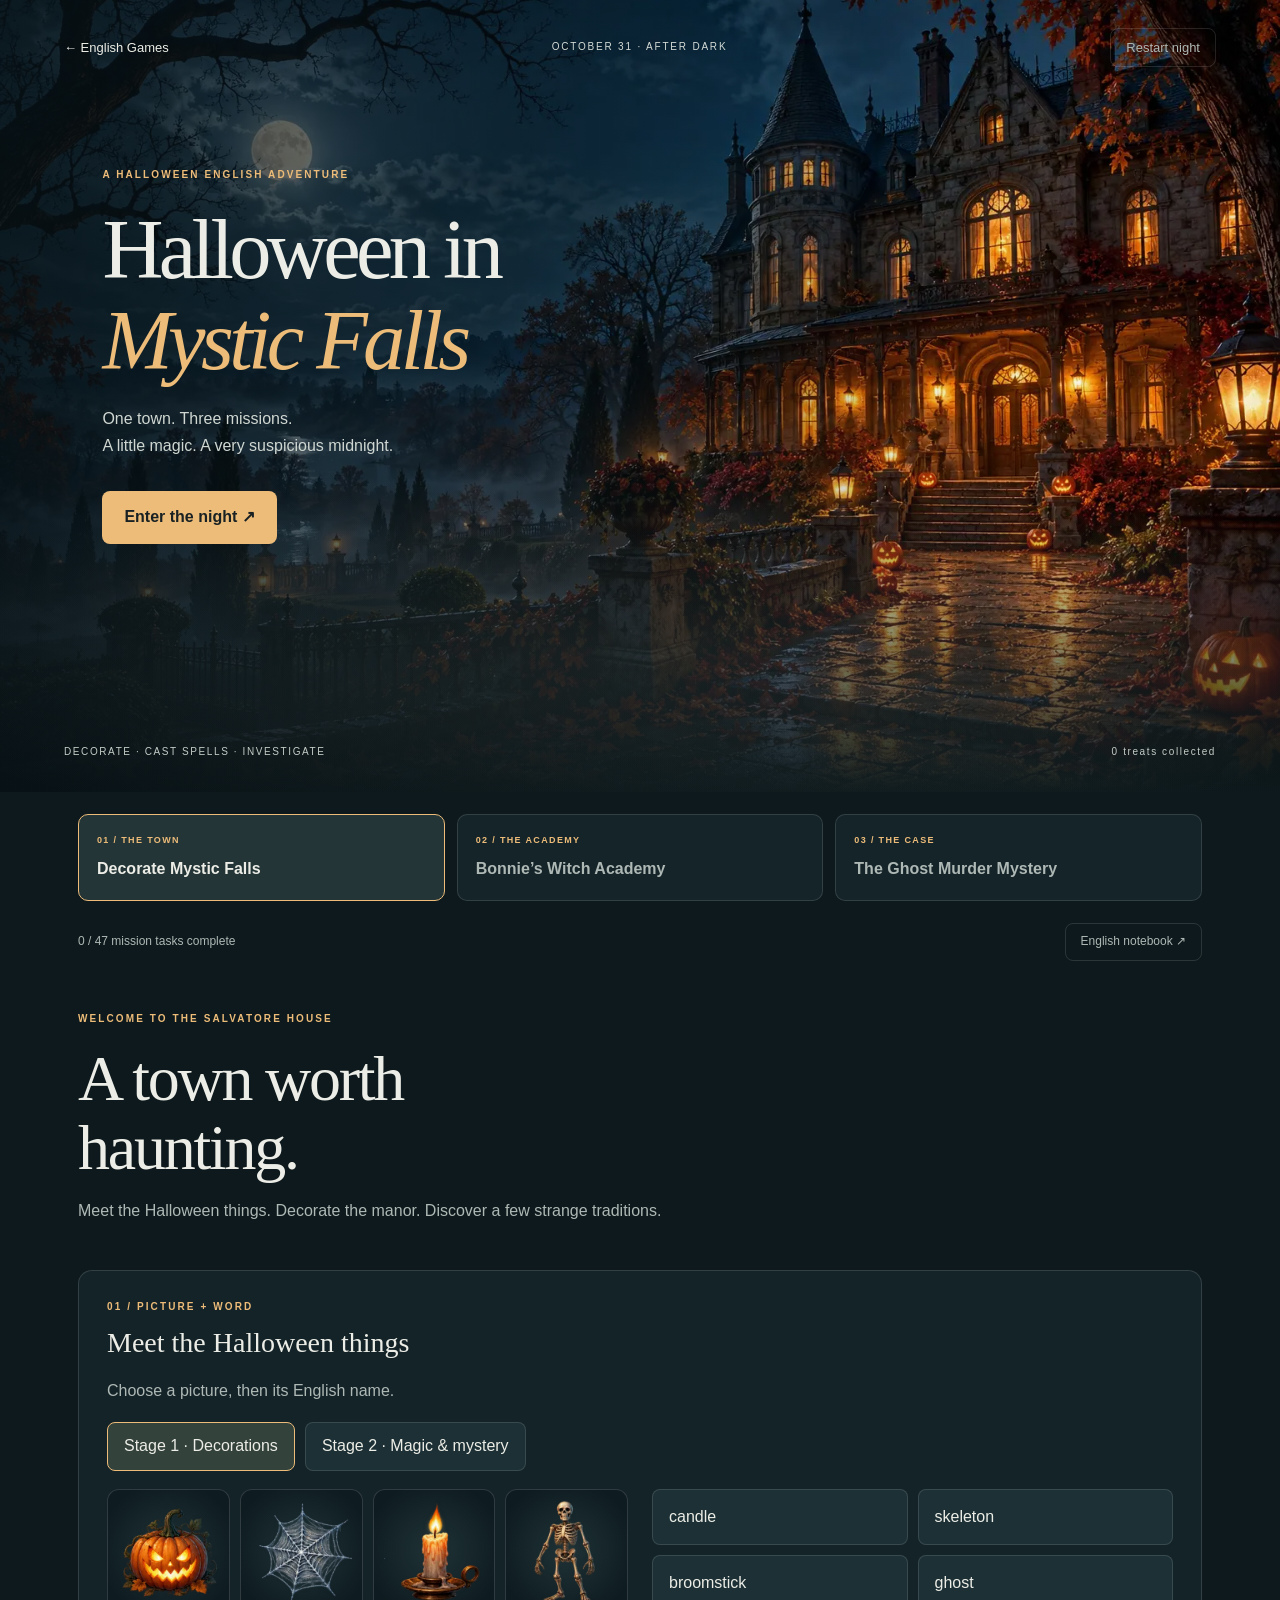
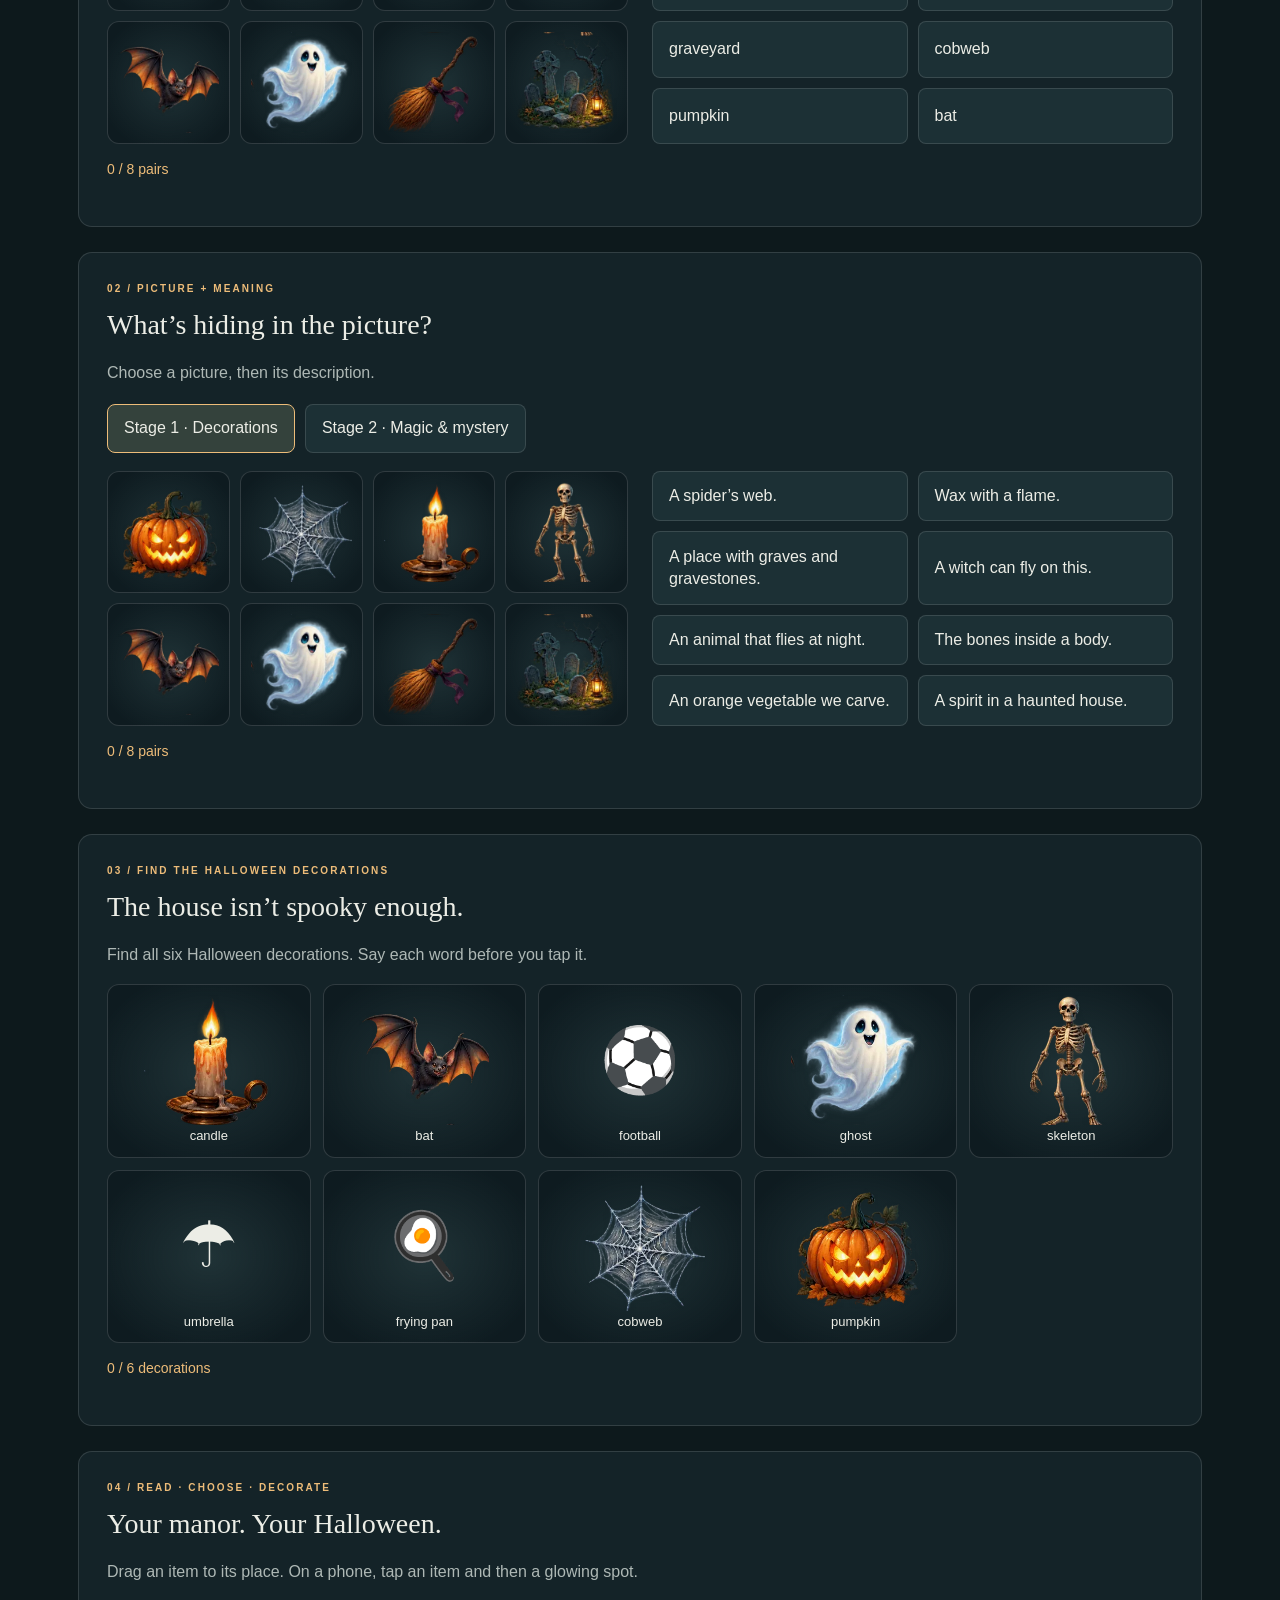
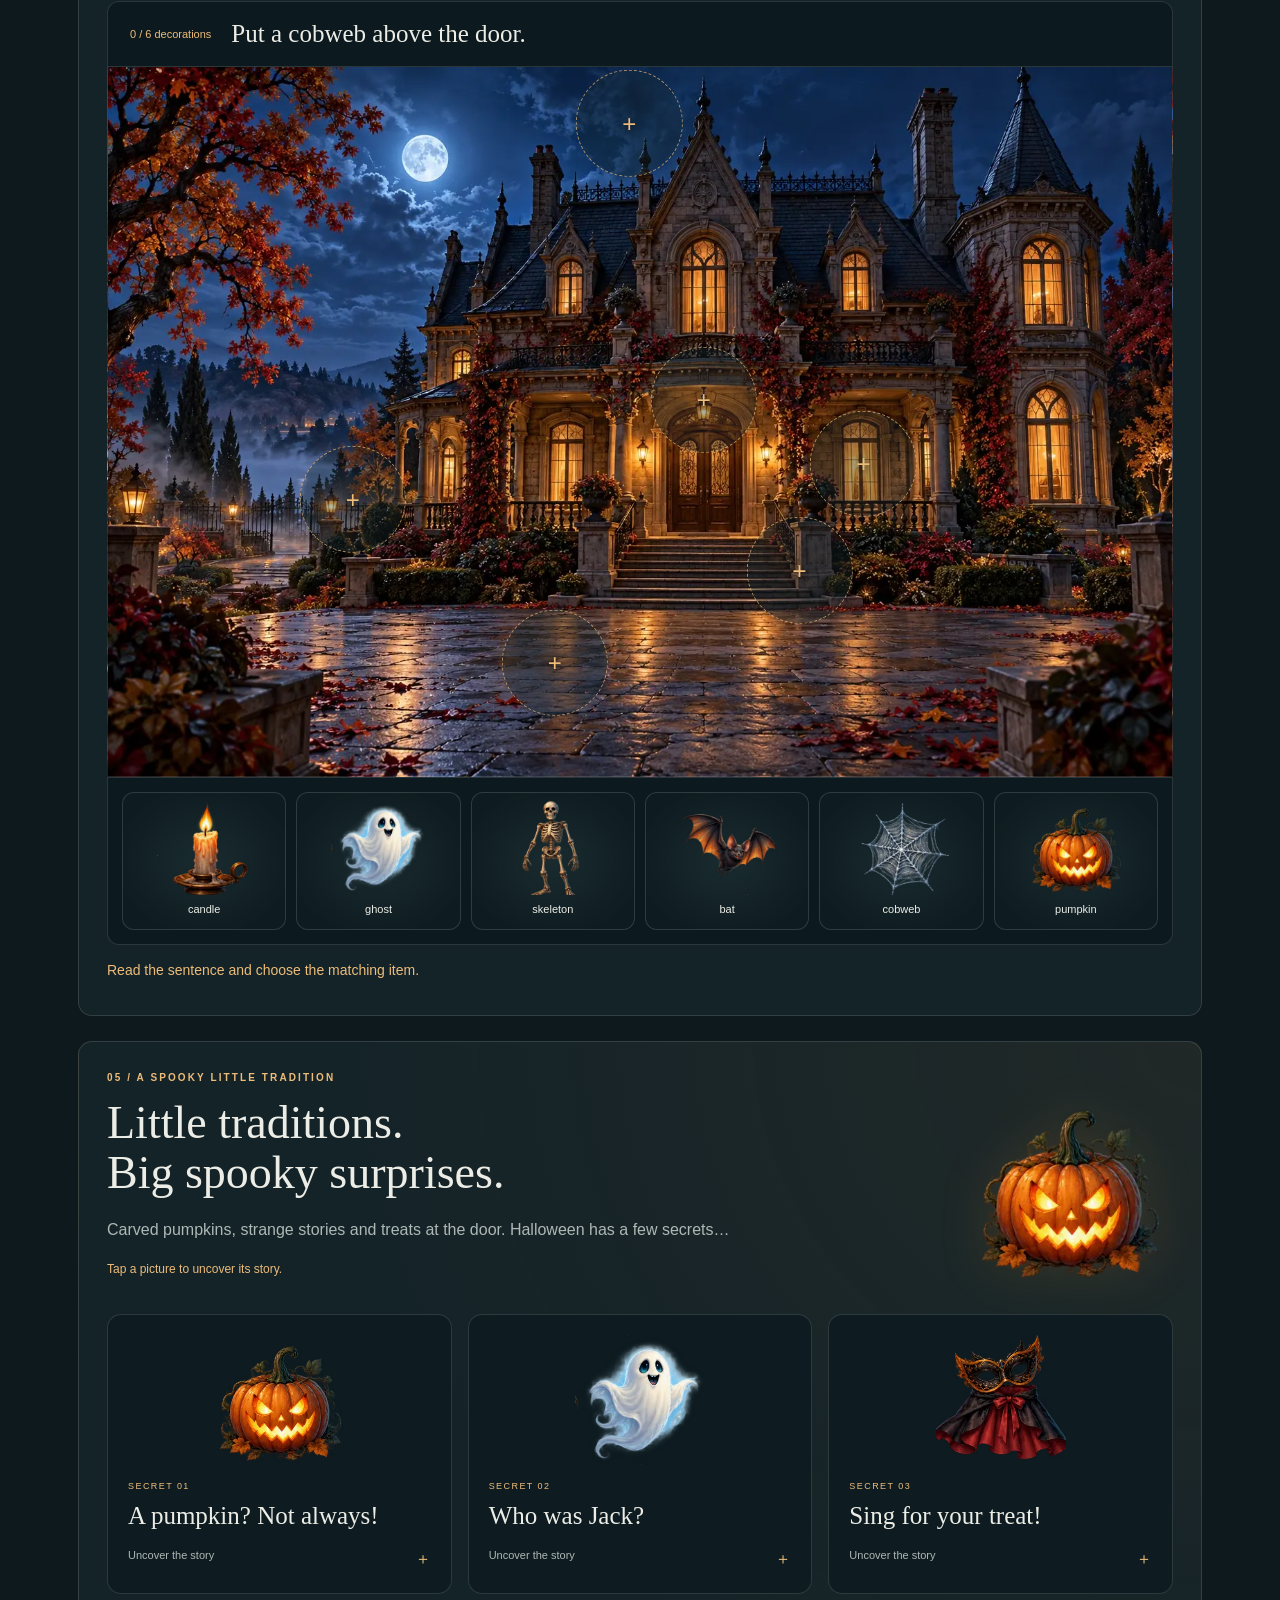
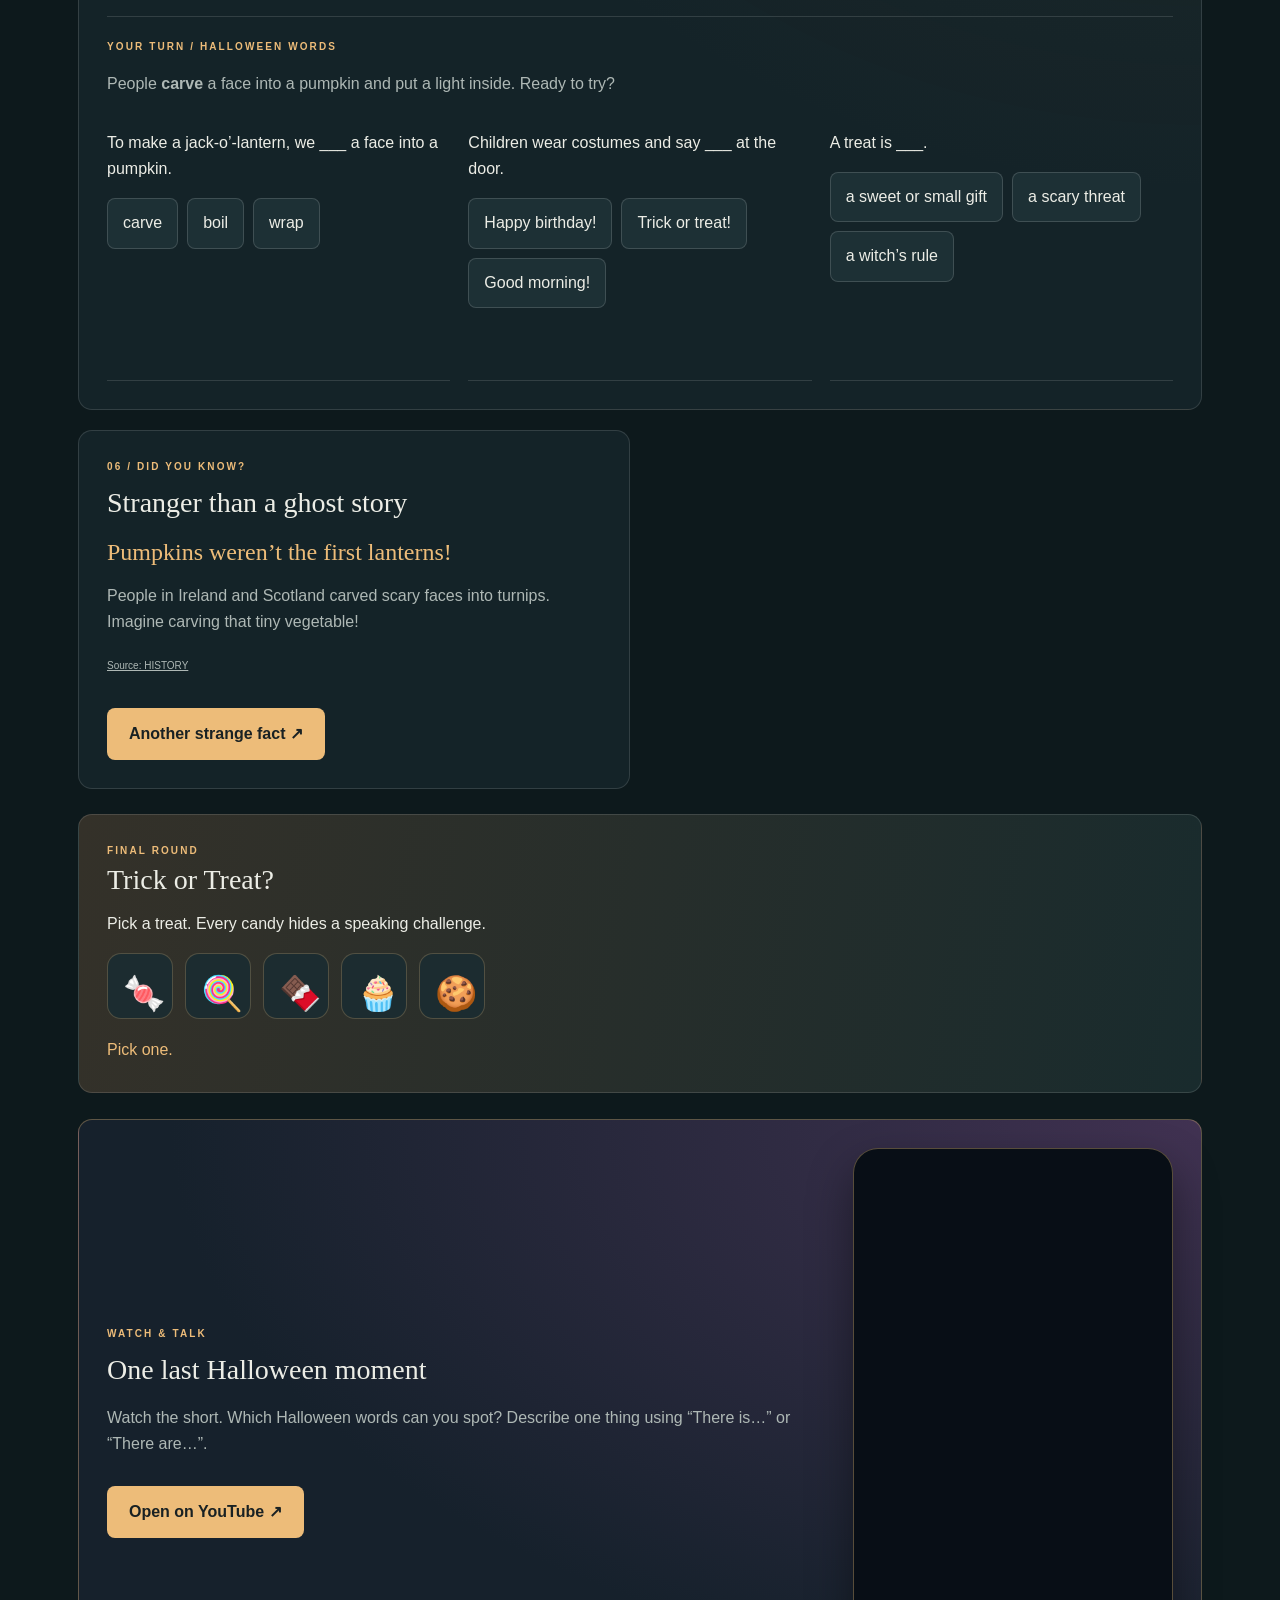
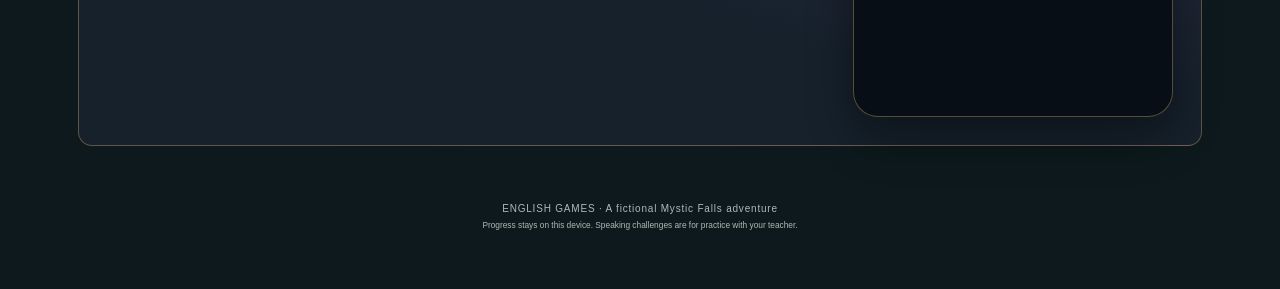
==== commit 3ed399e9: "Illustrate Bonnie's academy and add Halloween lesson finale videos" ====
--- a/games/halloween-mystic-falls/index.html
+++ b/games/halloween-mystic-falls/index.html
@@ -1,5 +1,5 @@
-<!doctype html><html lang="en"><head><meta charset="utf-8"><meta name="viewport" content="width=device-width,initial-scale=1"><title>Halloween in Mystic Falls • English Games</title><link rel="stylesheet" href="style.css?v=5"></head><body><header class="hero"><div class="fog"></div><div class="top"><a href="../../">← English Games</a><span>OCTOBER 31 · AFTER DARK</span><button id="reset">Restart night</button></div><div class="intro"><p class="eyebrow">A HALLOWEEN ENGLISH ADVENTURE</p><h1>Halloween in<br><em>Mystic Falls</em></h1><p>One town. Three missions.<br>A little magic. A very suspicious midnight.</p><a class="primary" href="#missions">Enter the night ↗</a></div><div class="hero-bottom"><span>DECORATE · CAST SPELLS · INVESTIGATE</span><span id="total">0 treats collected</span></div></header><main id="missions"><nav role="tablist" aria-label="Missions"><button role="tab" id="tab0" aria-controls="panel0" aria-selected="true" data-tab="0"><small>01 / THE TOWN</small>Decorate Mystic Falls</button><button role="tab" id="tab1" aria-controls="panel1" aria-selected="false" data-tab="1" tabindex="-1"><small>02 / THE ACADEMY</small>Bonnie’s Witch Academy</button><button role="tab" id="tab2" aria-controls="panel2" aria-selected="false" data-tab="2" tabindex="-1"><small>03 / THE CASE</small>The Ghost Murder Mystery</button></nav><div class="status"><span id="mission-progress"></span><button id="help">English notebook ↗</button></div><aside id="notebook" hidden><h3>Your English notebook</h3><p><b>There is</b> a pumpkin. <b>There are</b> three candles.</p><p><b>in / on / under / above / next to / between</b> — describe a place.</p><p><b>must</b> = a strong rule · <b>mustn’t</b> = forbidden · <b>have to</b> = necessary · <b>don’t have to</b> = optional.</p><p>Past Simple: <b>Did you see…?</b> / <b>I saw…</b> / <b>I didn’t see…</b><br>With be: <b>Where were you?</b></p><p>pumpkin · carve · costume · cobweb · candle · cauldron · spell · treat · ghost · clue · suspect · alibi</p></aside><section role="tabpanel" id="panel0" aria-labelledby="tab0"><div class="chapter"><p class="eyebrow">WELCOME TO THE SALVATORE HOUSE</p><h2>A town worth<br>haunting.</h2><p>Meet the Halloween things. Decorate the manor. Discover a few strange traditions.</p></div><article class="vocabulary"><div class="label">01 / PICTURE + WORD</div><h3>Meet the Halloween things</h3><p>Choose a picture, then its English name.</p><div class="round-switch" id="word-rounds"></div><div class="match-board"><div id="word-pictures" class="picture-grid"></div><div id="word-targets" class="target-grid"></div></div><p id="word-feedback" class="feedback" aria-live="polite"></p></article><article class="vocabulary space"><div class="label">02 / PICTURE + MEANING</div><h3>What’s hiding in the picture?</h3><p>Choose a picture, then its description.</p><div class="round-switch" id="meaning-rounds"></div><div class="match-board"><div id="meaning-pictures" class="picture-grid"></div><div id="meaning-targets" class="target-grid descriptions"></div></div><p id="meaning-feedback" class="feedback" aria-live="polite"></p></article><article class="space"><div class="label">03 / FIND THE HALLOWEEN DECORATIONS</div><h3>The house isn’t spooky enough.</h3><p>Find all six Halloween decorations. Say each word before you tap it.</p><div id="decoration-hunt" class="hunt-grid"></div><p id="hunt-feedback" class="feedback" aria-live="polite">0 / 6 decorations</p></article><article class="decorator space"><div class="label">04 / READ · CHOOSE · DECORATE</div><h3>Your manor. Your Halloween.</h3><p>Drag an item to its place. On a phone, tap an item and then a glowing spot.</p><div class="mission-strip"><span id="decor-count"></span><p id="decor-sentence"></p><button id="replay-decor">Play again ↻</button></div><div id="decoration-scene" class="decoration-scene" aria-label="Interactive manor decoration scene"></div><div id="item-tray" class="item-tray" aria-label="Choose a decoration"></div><p id="decor-feedback" class="feedback" aria-live="polite">Read the sentence and choose the matching item.</p></article><div class="columns space"><article class="tradition-story" id="spooky-tradition"><div class="label">05 / A SPOOKY LITTLE TRADITION</div><div class="tradition-intro"><div><h3>Little traditions.<br>Big spooky surprises.</h3><p>Carved pumpkins, strange stories and treats at the door. Halloween has a few secrets…</p><p class="tradition-instruction">Tap a picture to uncover its story.</p></div><div class="tradition-hero" role="img" aria-label="A glowing carved Halloween pumpkin"><span class="word-art" style="background-position:0% 0%"></span></div></div><div class="tradition-facts">
+<!doctype html><html lang="en"><head><meta charset="utf-8"><meta name="viewport" content="width=device-width,initial-scale=1"><title>Halloween in Mystic Falls • English Games</title><link rel="stylesheet" href="style.css?v=6"></head><body><header class="hero"><div class="fog"></div><div class="top"><a href="../../">← English Games</a><span>OCTOBER 31 · AFTER DARK</span><button id="reset">Restart night</button></div><div class="intro"><p class="eyebrow">A HALLOWEEN ENGLISH ADVENTURE</p><h1>Halloween in<br><em>Mystic Falls</em></h1><p>One town. Three missions.<br>A little magic. A very suspicious midnight.</p><a class="primary" href="#missions">Enter the night ↗</a></div><div class="hero-bottom"><span>DECORATE · CAST SPELLS · INVESTIGATE</span><span id="total">0 treats collected</span></div></header><main id="missions"><nav role="tablist" aria-label="Missions"><button role="tab" id="tab0" aria-controls="panel0" aria-selected="true" data-tab="0"><small>01 / THE TOWN</small>Decorate Mystic Falls</button><button role="tab" id="tab1" aria-controls="panel1" aria-selected="false" data-tab="1" tabindex="-1"><small>02 / THE ACADEMY</small>Bonnie’s Witch Academy</button><button role="tab" id="tab2" aria-controls="panel2" aria-selected="false" data-tab="2" tabindex="-1"><small>03 / THE CASE</small>The Ghost Murder Mystery</button></nav><div class="status"><span id="mission-progress"></span><button id="help">English notebook ↗</button></div><aside id="notebook" hidden><h3>Your English notebook</h3><p><b>There is</b> a pumpkin. <b>There are</b> three candles.</p><p><b>in / on / under / above / next to / between</b> — describe a place.</p><p><b>must</b> = a strong rule · <b>mustn’t</b> = forbidden · <b>have to</b> = necessary · <b>don’t have to</b> = optional.</p><p>Past Simple: <b>Did you see…?</b> / <b>I saw…</b> / <b>I didn’t see…</b><br>With be: <b>Where were you?</b></p><p>pumpkin · carve · costume · cobweb · candle · cauldron · spell · treat · ghost · clue · suspect · alibi</p></aside><section role="tabpanel" id="panel0" aria-labelledby="tab0"><div class="chapter"><p class="eyebrow">WELCOME TO THE SALVATORE HOUSE</p><h2>A town worth<br>haunting.</h2><p>Meet the Halloween things. Decorate the manor. Discover a few strange traditions.</p></div><article class="vocabulary"><div class="label">01 / PICTURE + WORD</div><h3>Meet the Halloween things</h3><p>Choose a picture, then its English name.</p><div class="round-switch" id="word-rounds"></div><div class="match-board"><div id="word-pictures" class="picture-grid"></div><div id="word-targets" class="target-grid"></div></div><p id="word-feedback" class="feedback" aria-live="polite"></p></article><article class="vocabulary space"><div class="label">02 / PICTURE + MEANING</div><h3>What’s hiding in the picture?</h3><p>Choose a picture, then its description.</p><div class="round-switch" id="meaning-rounds"></div><div class="match-board"><div id="meaning-pictures" class="picture-grid"></div><div id="meaning-targets" class="target-grid descriptions"></div></div><p id="meaning-feedback" class="feedback" aria-live="polite"></p></article><article class="space"><div class="label">03 / FIND THE HALLOWEEN DECORATIONS</div><h3>The house isn’t spooky enough.</h3><p>Find all six Halloween decorations. Say each word before you tap it.</p><div id="decoration-hunt" class="hunt-grid"></div><p id="hunt-feedback" class="feedback" aria-live="polite">0 / 6 decorations</p></article><article class="decorator space"><div class="label">04 / READ · CHOOSE · DECORATE</div><h3>Your manor. Your Halloween.</h3><p>Drag an item to its place. On a phone, tap an item and then a glowing spot.</p><div class="mission-strip"><span id="decor-count"></span><p id="decor-sentence"></p><button id="replay-decor">Play again ↻</button></div><div id="decoration-scene" class="decoration-scene" aria-label="Interactive manor decoration scene"></div><div id="item-tray" class="item-tray" aria-label="Choose a decoration"></div><p id="decor-feedback" class="feedback" aria-live="polite">Read the sentence and choose the matching item.</p></article><div class="columns space"><article class="tradition-story" id="spooky-tradition"><div class="label">05 / A SPOOKY LITTLE TRADITION</div><div class="tradition-intro"><div><h3>Little traditions.<br>Big spooky surprises.</h3><p>Carved pumpkins, strange stories and treats at the door. Halloween has a few secrets…</p><p class="tradition-instruction">Tap a picture to uncover its story.</p></div><div class="tradition-hero" role="img" aria-label="A glowing carved Halloween pumpkin"><span class="word-art" style="background-position:0% 0%"></span></div></div><div class="tradition-facts">
 <details class="tradition-fact"><summary><span class="fact-picture" role="img" aria-label="A carved pumpkin lantern"><span class="word-art" style="background-position:0% 0%"></span></span><span class="fact-number">SECRET 01</span><h4>A pumpkin? Not always!</h4><span class="fact-reveal">Uncover the story <span aria-hidden="true">＋</span></span></summary><div class="fact-story"><p>Before pumpkins, people in Ireland and Scotland carved scary faces into <b>turnips</b>. A little vegetable became a spooky lantern!</p><p class="word-hint">turnip = репа · carve = вырезать</p><p class="fact-talk">Would you rather carve a pumpkin or a turnip?</p><a class="fact-source" href="https://www.history.com/articles/history-of-the-jack-o-lantern-irish-origins" target="_blank" rel="noopener noreferrer">Story source: HISTORY ↗</a></div></details>
 <details class="tradition-fact"><summary><span class="fact-picture" role="img" aria-label="A friendly ghost illustrating the legend of Jack"><span class="word-art" style="background-position:33.333333% 33.333333%"></span></span><span class="fact-number">SECRET 02</span><h4>Who was Jack?</h4><span class="fact-reveal">Uncover the story <span aria-hidden="true">＋</span></span></summary><div class="fact-story"><p>In an Irish <b>legend</b>, a man called Stingy Jack wandered in the dark with a burning coal inside a turnip. “Jack of the Lantern” became <b>jack-o’-lantern</b>.</p><p class="word-hint">legend = легенда · lantern = фонарь</p><p class="fact-talk">Invent a funny name for your own lantern.</p><a class="fact-source" href="https://www.history.com/articles/history-of-the-jack-o-lantern-irish-origins" target="_blank" rel="noopener noreferrer">Legend source: HISTORY ↗</a></div></details>
 <details class="tradition-fact"><summary><span class="fact-picture" role="img" aria-label="A Halloween costume with a mask and cape"><span class="word-art" style="background-position:33.333333% 100%"></span></span><span class="fact-number">SECRET 03</span><h4>Sing for your treat!</h4><span class="fact-reveal">Uncover the story <span aria-hidden="true">＋</span></span></summary><div class="fact-story"><p>In the Scottish tradition of <b>guising</b>, children dressed in costumes and performed songs, jokes or little tricks to earn fruit or nuts. A tiny show at every door!</p><p class="word-hint">costume = костюм · earn = получить за что-то</p><p class="fact-talk">What would you perform to earn a treat?</p><a class="fact-source" href="https://www.scotland.org/inspiration/halloween-traditions" target="_blank" rel="noopener noreferrer">Tradition source: Scotland.org ↗</a></div></details>
-</div><div class="tradition-practice"><div class="label">YOUR TURN / HALLOWEEN WORDS</div><p>People <b>carve</b> a face into a pumpkin and put a light inside. Ready to try?</p><div id="traditions"></div></div></article><article><div class="label">06 / DID YOU KNOW?</div><h3>Stranger than a ghost story</h3><div id="fun-facts"></div><button id="next-fact" class="primary">Another strange fact ↗</button></article></div><div class="treat" id="treat0"></div></section><section role="tabpanel" id="panel1" aria-labelledby="tab1" hidden><div class="chapter"><p class="eyebrow">BONNIE BENNETT INVITES YOU</p><h2>A little magic.<br>A lot of responsibility.</h2><p>“We have to protect the party. Read my recipe carefully — and keep Damon away from the cauldron.”</p></div><div class="columns"><article><div class="label">01 / THE ACADEMY RULES</div><h3>Magic has its rules</h3><div id="rules"></div></article><article><div class="label">02 / THE PROTECTION SPELL</div><h3>Follow Bonnie’s recipe</h3><p class="recipe">First, put the herbs in the cauldron.<br>Then, light three candles.<br>Finally, say “Protect this house”.</p><div id="spell" class="choices"></div><p class="feedback" id="spell-feedback" aria-live="polite">Select the steps in the correct order.</p><div class="label space">03 / SPELL INGREDIENTS</div><p>Bonnie needs herbs, candles and a crystal. Select all three.</p><div id="ingredients" class="choices"></div><p class="feedback" id="ingredient-feedback" aria-live="polite">0 / 3 ingredients</p></article></div><div class="treat" id="treat1"></div></section><section role="tabpanel" id="panel2" aria-labelledby="tab2" hidden><div class="chapter"><p class="eyebrow">LOCKWOOD MANOR · CASE 1031</p><h2>Who killed<br>the ghost?</h2><p>At exactly 11:47 p.m., the manor’s ghost was destroyed in the locked conservatory. Find the person, the method and the proof.</p></div><article class="case-intro"><b>The rules of this mystery</b><p>Only Damon, Stefan, Bonnie and Caroline were in the manor. Only a living person inside the conservatory could destroy the ghost: they had to light a black candle and say the banishing spell. No remote magic, accomplices or secret entrances. All physical records are reliable; a suspect may lie.</p></article><div class="columns"><article><div class="label">01 / INTERROGATE</div><h3>Four guests. Four stories.</h3><div id="suspects" class="choices"></div><div id="interview"><p>Select a suspect, then ask a question.</p></div></article><article><div class="label">02 / INSPECT THE EVIDENCE</div><h3>Build your case</h3><div id="clues" class="choices"></div><div id="evidence-log"></div></article></div><article class="space"><div class="label">03 / DETECTIVE ENGLISH</div><h3>Ask the right questions</h3><div id="past"></div></article><article class="space"><div class="label">04 / MAKE AN ACCUSATION</div><h3>Proof, not a lucky guess.</h3><p id="case-gate">Read every alibi, inspect all five clues and complete Detective English to unlock the accusation.</p><form id="accusation"><label>Who destroyed the ghost?<select id="killer" required><option value="">Choose a suspect</option><option>Damon</option><option>Stefan</option><option>Bonnie</option><option>Caroline</option></select></label><label>How did they do it?<select id="method" required><option value="">Choose a method</option><option value="candle">They lit the black candle and said the spell.</option><option value="bottle">They broke a bottle of vervain.</option><option value="candy">They gave the ghost a poisoned treat.</option></select></label><label>Which clue disproves their alibi?<select id="proof" required><option value="">Choose the decisive proof</option><option value="door">The conservatory door record</option><option value="photo">The kitchen recording</option><option value="bell">The academy recording</option></select></label><button class="primary" id="submit-case" disabled>Present your case ↗</button></form><p id="verdict" class="feedback" aria-live="polite">The case is open.</p></article><div class="treat" id="treat2"></div></section><footer>ENGLISH GAMES · A fictional Mystic Falls adventure<br><small>Progress stays on this device. Speaking challenges are for practice with your teacher.</small></footer></main><script src="game.js?v=5"></script><script src="decorate.js?v=5"></script></body></html>
+</div><div class="tradition-practice"><div class="label">YOUR TURN / HALLOWEEN WORDS</div><p>People <b>carve</b> a face into a pumpkin and put a light inside. Ready to try?</p><div id="traditions"></div></div></article><article><div class="label">06 / DID YOU KNOW?</div><h3>Stranger than a ghost story</h3><div id="fun-facts"></div><button id="next-fact" class="primary">Another strange fact ↗</button></article></div><div class="treat" id="treat0"></div><article class="video-finale"><div><div class="label">WATCH & TALK</div><h3>One last Halloween moment</h3><p>Watch the short. Which Halloween words can you spot? Describe one thing using “There is…” or “There are…”.</p><a class="primary" href="https://www.youtube.com/shorts/O9wIiGc79tk" target="_blank" rel="noopener noreferrer">Open on YouTube ↗</a></div><div class="short-frame"><iframe src="https://www.youtube-nocookie.com/embed/O9wIiGc79tk" title="One last Halloween moment" loading="lazy" allow="encrypted-media; picture-in-picture" allowfullscreen referrerpolicy="strict-origin-when-cross-origin"></iframe></div></article></section><section role="tabpanel" id="panel1" aria-labelledby="tab1" hidden><div class="chapter"><p class="eyebrow">BONNIE BENNETT INVITES YOU</p><h2>A little magic.<br>A lot of responsibility.</h2><p>“We have to protect the party. Read my recipe carefully — and keep Damon away from the cauldron.”</p></div><div class="academy-lessons"><article><div class="label">01 / THE ACADEMY RULES</div><h3>Bonnie vs. Damon</h3><p>Five little disasters. Help Bonnie finish her rules.</p><div id="rules" class="comic-grid"></div></article><article><div class="label">02 / THE PROTECTION SPELL</div><h3>Follow Bonnie’s recipe</h3><p class="recipe">First, put the herbs in the cauldron.<br>Then, light three candles.<br>Finally, say “Protect this house”.</p><div id="spell" class="choices spell-cards"></div><p class="feedback" id="spell-feedback" aria-live="polite">Select the steps in the correct order.</p><div class="label space">03 / SPELL INGREDIENTS</div><p>Bonnie needs herbs, candles and a crystal. Select all three.</p><div id="ingredients" class="choices"></div><p class="feedback" id="ingredient-feedback" aria-live="polite">0 / 3 ingredients</p></article></div><div class="treat" id="treat1"></div><article class="video-finale"><div><div class="label">WATCH & TALK</div><h3>A bubbling cauldron</h3><p>Watch Jennifer Ofenstein’s DIY Halloween Cauldron. What makes it look magical? Make two academy rules: “You must…” and “You mustn’t…”.</p><a class="primary" href="https://www.youtube.com/shorts/WC29y65rJxI" target="_blank" rel="noopener noreferrer">Open on YouTube ↗</a></div><div class="short-frame"><iframe src="https://www.youtube-nocookie.com/embed/WC29y65rJxI" title="A bubbling cauldron" loading="lazy" allow="encrypted-media; picture-in-picture" allowfullscreen referrerpolicy="strict-origin-when-cross-origin"></iframe></div></article></section><section role="tabpanel" id="panel2" aria-labelledby="tab2" hidden><div class="chapter"><p class="eyebrow">LOCKWOOD MANOR · CASE 1031</p><h2>Who killed<br>the ghost?</h2><p>At exactly 11:47 p.m., the manor’s ghost was destroyed in the locked conservatory. Find the person, the method and the proof.</p></div><article class="case-intro"><b>The rules of this mystery</b><p>Only Damon, Stefan, Bonnie and Caroline were in the manor. Only a living person inside the conservatory could destroy the ghost: they had to light a black candle and say the banishing spell. No remote magic, accomplices or secret entrances. All physical records are reliable; a suspect may lie.</p></article><div class="columns"><article><div class="label">01 / INTERROGATE</div><h3>Four guests. Four stories.</h3><div id="suspects" class="choices"></div><div id="interview"><p>Select a suspect, then ask a question.</p></div></article><article><div class="label">02 / INSPECT THE EVIDENCE</div><h3>Build your case</h3><div id="clues" class="choices"></div><div id="evidence-log"></div></article></div><article class="space"><div class="label">03 / DETECTIVE ENGLISH</div><h3>Ask the right questions</h3><div id="past"></div></article><article class="space"><div class="label">04 / MAKE AN ACCUSATION</div><h3>Proof, not a lucky guess.</h3><p id="case-gate">Read every alibi, inspect all five clues and complete Detective English to unlock the accusation.</p><form id="accusation"><label>Who destroyed the ghost?<select id="killer" required><option value="">Choose a suspect</option><option>Damon</option><option>Stefan</option><option>Bonnie</option><option>Caroline</option></select></label><label>How did they do it?<select id="method" required><option value="">Choose a method</option><option value="candle">They lit the black candle and said the spell.</option><option value="bottle">They broke a bottle of vervain.</option><option value="candy">They gave the ghost a poisoned treat.</option></select></label><label>Which clue disproves their alibi?<select id="proof" required><option value="">Choose the decisive proof</option><option value="door">The conservatory door record</option><option value="photo">The kitchen recording</option><option value="bell">The academy recording</option></select></label><button class="primary" id="submit-case" disabled>Present your case ↗</button></form><p id="verdict" class="feedback" aria-live="polite">The case is open.</p></article><div class="treat" id="treat2"></div></section><footer>ENGLISH GAMES · A fictional Mystic Falls adventure<br><small>Progress stays on this device. Speaking challenges are for practice with your teacher.</small></footer></main><script src="game.js?v=6"></script><script src="decorate.js?v=6"></script><script src="academy.js?v=6"></script></body></html>
--- a/games/halloween-mystic-falls/style.css
+++ b/games/halloween-mystic-falls/style.css
@@ -1 +1 @@
-:root{color-scheme:dark;--ink:#ecede6;--muted:#aeb8b5;--gold:#edbc79;--line:#ffffff20;--green:#95cfb1}*{box-sizing:border-box}html{scroll-behavior:smooth}body{margin:0;background:#0d191c;color:var(--ink);font:16px/1.65 -apple-system,BlinkMacSystemFont,Segoe UI,sans-serif}button,a,select{touch-action:manipulation}button,select{font:inherit}button,a{transition:background .2s,transform .2s}button{cursor:pointer}a{color:inherit;text-decoration:none}button:focus-visible,a:focus-visible,select:focus-visible{outline:3px solid var(--gold);outline-offset:4px}.hero{min-height:690px;height:88svh;max-height:950px;position:relative;background:linear-gradient(90deg,#071115db,#07111575 44%,#07111508 75%),linear-gradient(0deg,#0d191c,transparent 35%),url(manor.webp) center/cover;overflow:hidden}.top{position:relative;z-index:2;display:flex;align-items:center;justify-content:space-between;padding:28px 5%;font-size:13px}.top>span{font-size:10px;letter-spacing:.18em;color:#d4dbd6}.top button,#help{background:transparent;color:var(--muted);border:1px solid var(--line);padding:8px 15px;border-radius:8px}.intro{position:relative;z-index:1;margin:8vh 8%;max-width:650px}.eyebrow,.label{font-size:10px;letter-spacing:.21em;font-weight:700;color:var(--gold)}h1,h2,h3{font-family:Georgia,Times New Roman,serif;font-weight:400;line-height:1.08}h1{font-size:clamp(54px,6.6vw,100px);letter-spacing:-.055em;margin:20px 0}h1 em{color:var(--gold);font-weight:400}h2{font-size:clamp(38px,5vw,64px);letter-spacing:-.035em;margin:16px 0}h3{font-size:28px;margin:12px 0 20px}.intro>p:not(.eyebrow){color:#d0d7d2;margin-bottom:32px}.primary{display:inline-block;background:var(--gold);color:#192123;border:0;border-radius:8px;padding:13px 22px;font-weight:650}.primary:hover{background:#ffd39c;transform:translateY(-2px)}.hero-bottom{position:absolute;bottom:32px;left:5%;right:5%;display:flex;justify-content:space-between;font-size:10px;letter-spacing:.16em;color:#c4ccc6}.fog{position:absolute;inset:55% -20% -10%;background:radial-gradient(ellipse,#d5e9dd15,transparent 65%);animation:drift 18s infinite alternate;pointer-events:none}@keyframes drift{to{transform:translate(10%)}}main{max-width:1180px;margin:auto;padding:0 28px}nav{display:grid;grid-template-columns:repeat(3,1fr);gap:12px;padding:22px 0}nav button{background:#152429;color:var(--muted);border:1px solid var(--line);border-radius:10px;padding:18px;text-align:left;font-weight:600}nav small{display:block;color:var(--gold);font-size:9px;letter-spacing:.15em;margin-bottom:8px}nav button[aria-selected=true]{background:#243537;color:var(--ink);border-color:var(--gold)}.status{display:flex;align-items:center;justify-content:space-between;font-size:12px;color:var(--muted)}.chapter{padding:40px 0 30px;max-width:680px}.chapter>p:last-child{color:var(--muted)}.columns{display:grid;grid-template-columns:1fr 1fr;gap:20px}article,aside,.treat{background:#142328;border:1px solid var(--line);border-radius:14px;padding:28px}article p{color:var(--muted)}.choices{display:flex;flex-wrap:wrap;gap:9px}.choices button,.quiz button,.treat button{background:#1d3035;border:1px solid #ffffff26;color:var(--ink);border-radius:8px;padding:11px 15px}.choices button:hover,.quiz button:hover,.treat button:hover{background:#30464a}.choices button.good,.quiz button.good{background:#27463d;border-color:var(--green)}button:disabled{cursor:default;opacity:.55}.quiz{margin-bottom:22px;border-bottom:1px solid var(--line);padding-bottom:18px}.quiz p{color:var(--ink)}.quiz .choices{margin-top:10px}.feedback{min-height:26px;font-size:14px;color:var(--gold)!important}.space{margin-top:25px}.garden{height:210px;position:relative;border-radius:10px;margin-top:20px;background:linear-gradient(0deg,#10212577,#10212555),url(manor.webp) 74% 68%/cover;overflow:hidden}.garden>span{position:absolute;font-size:8px;letter-spacing:.1em;background:#0c1c20da;padding:5px;border-radius:4px}.door{top:55%;left:58%}.table{top:70%;left:25%}.tree{top:25%;left:10%}.garden .placed{color:#ffd7a0;font-size:12px;box-shadow:0 0 20px #e8a84b55}.recipe{border-left:2px solid var(--gold);padding-left:18px}.treat{margin-top:25px;background:linear-gradient(100deg,#343129,#192b2d);display:flex;gap:20px;align-items:center;flex-wrap:wrap}.treat h3{margin:5px 0}.treat .challenge{flex-basis:100%;margin:0;color:var(--gold)}.treat small{color:var(--muted)}.case-intro{margin-bottom:20px;border-left:3px solid var(--gold)}#interview{margin-top:20px}#interview blockquote{margin:15px 0;padding:12px 18px;border-left:2px solid var(--gold);color:#d8dfdb}.evidence{border-bottom:1px solid var(--line);padding:12px 0;font-size:14px}.evidence b{color:var(--gold)}form{display:grid;grid-template-columns:1fr 1fr;gap:16px}label{font-size:12px;color:var(--muted)}select{display:block;width:100%;margin-top:8px;background:#0e1c20;color:var(--ink);border:1px solid var(--line);border-radius:8px;padding:12px;font-size:14px}form button{align-self:end}footer{text-align:center;padding:55px 0;color:var(--muted);font-size:10px;letter-spacing:.08em}footer small{letter-spacing:0}aside{margin-top:18px}[hidden]{display:none!important}@media(max-width:700px){.hero{height:80svh;min-height:580px;background-position:65% center}.intro{margin:10vh 6%}.top{padding:20px 6%}.top>span{display:none}.hero-bottom{font-size:8px;gap:20px}.columns{grid-template-columns:1fr}main{padding:0 16px}nav{gap:7px}nav button{padding:12px 8px;font-size:12px;line-height:1.4}nav small{font-size:8px}.chapter{padding-top:25px}article,.treat,aside{padding:20px}form{grid-template-columns:1fr}.status{gap:12px;font-size:11px}#help{font-size:11px;padding:8px}.treat{gap:12px}}@media(prefers-reduced-motion:reduce){*{scroll-behavior:auto!important;animation:none!important;transition:none!important}}.word-art{display:block;flex-shrink:0;width:100%;aspect-ratio:1;background-image:url(vocabulary.webp);background-size:400% 400%;background-repeat:no-repeat;pointer-events:none}.round-switch{display:flex;gap:10px;margin:18px 0}.round-switch button,.match-target,#replay-decor{border:1px solid var(--line);border-radius:8px;color:var(--ink);background:#1c3035;padding:10px 16px;font:inherit}.round-switch button[aria-pressed=true]{border-color:var(--gold);background:#34423c}.match-board{display:grid;grid-template-columns:1fr 1fr;gap:24px}.picture-grid{display:grid;grid-template-columns:repeat(4,minmax(0,1fr));gap:10px}.target-grid{display:grid;grid-template-columns:repeat(2,minmax(0,1fr));gap:10px}.picture-card,.hunt-card,.tray-item{position:relative;background:radial-gradient(ellipse at center,#42606144,#0e1b20 85%);border:1px solid #ffffff24;border-radius:12px;color:var(--ink);padding:10px;min-width:0}.picture-card{align-self:start}.picture-card.selected,.tray-item.selected{border-color:var(--gold);box-shadow:0 0 0 2px #edbc7933}.matched{border-color:#95cfb160!important;background-color:#25453c!important}.picture-card.matched:after{content:"\2713";position:absolute;right:8px;bottom:5px;color:var(--green);font-weight:700}.match-target{text-align:left;line-height:1.4}.match-target.wrong{border-color:#ef9393;background:#573738}.hunt-grid{display:grid;grid-template-columns:repeat(5,1fr);gap:12px}.hunt-card .word-art{max-width:130px;margin:auto}.hunt-card>span:last-child{display:block;font-size:13px}.decoy-icon{display:grid;place-items:center;height:130px;font-size:64px}.mission-strip{background:#0c191e;border:1px solid var(--line);border-radius:12px 12px 0 0;padding:16px 22px;display:flex;align-items:center;gap:20px}.mission-strip>span{color:var(--gold);font-size:11px;white-space:nowrap}.mission-strip>p{color:var(--ink);font-family:Georgia,serif;font-size:25px;line-height:1.25;margin:0;flex:1}.mission-strip button{font-size:12px;white-space:nowrap}.decoration-scene{position:relative;aspect-ratio:3/2;background:url(decorate-manor.webp) center/100% 100%;border:1px solid var(--line);border-top:0;overflow:hidden}.drop-spot{position:absolute;transform:translate(-50%,-50%);width:10%;aspect-ratio:1;min-width:40px;border:1px dashed #edbc79b0;border-radius:50%;background:#15292e55;color:var(--gold);padding:0;display:grid;place-items:center}.spot-sign{font-size:24px;text-shadow:0 2px 8px #000}.spot-tip{position:absolute;top:100%;left:50%;transform:translate(-50%);font-size:10px;white-space:nowrap;padding:2px 7px;background:#0b181ee8;border-radius:4px;opacity:0;pointer-events:none}.drop-spot:hover .spot-tip,.drop-spot:focus-visible .spot-tip{opacity:1}.drop-spot.drag-over{background:#edbc7940;box-shadow:0 0 24px #edbc79}.drop-spot.filled{border:0;background:none;opacity:1;width:13%;border-radius:0}.drop-spot.filled .spot-sign,.drop-spot.filled .spot-tip{display:none}.drop-spot[data-zone=above-door].filled{width:10%}.drop-spot[data-zone=window].filled{width:8%}.drop-spot[data-zone=front-house].filled{width:14%}.drop-spot[data-zone=above-house].filled{width:15%}.item-tray{display:grid;grid-template-columns:repeat(6,minmax(0,1fr));gap:10px;padding:14px;background:#0c191e;border:1px solid var(--line);border-radius:0 0 12px 12px}.tray-item{padding:7px;cursor:grab}.tray-item:active{cursor:grabbing}.tray-item>span:last-child{font-size:11px}.tray-item .word-art{max-width:95px;margin:auto}.decorator{padding-bottom:16px}.fact-source{font-size:10px;color:var(--muted);text-decoration:underline}#fun-facts{min-height:170px}#fun-facts h4{color:var(--gold);font:24px/1.2 Georgia,serif;margin:16px 0}.candies{display:flex;gap:12px;flex-wrap:wrap}.candies button{font-size:34px;width:66px;height:66px;background:#1c2c30;border:1px solid #edbc7940;border-radius:14px}.candies button:hover{transform:translateY(-4px)}#treat0{display:block}#treat0 .challenge{margin:18px 0 0}.vocabulary{scroll-margin-top:20px}@media(max-width:700px){.match-board{gap:12px;grid-template-columns:1fr}.picture-grid{grid-template-columns:repeat(4,minmax(0,1fr));gap:7px}.target-grid{grid-template-columns:repeat(2,minmax(0,1fr));gap:7px}.picture-card{padding:5px}.round-switch button{font-size:11px;padding:8px}.match-target{padding:11px;font-size:13px;min-height:45px}.hunt-grid{grid-template-columns:repeat(3,1fr);gap:8px}.hunt-card{padding:5px}.decoy-icon{height:90px;font-size:45px}.mission-strip{padding:12px;gap:8px;flex-wrap:wrap}.mission-strip>p{font-size:21px;flex-basis:100%;order:2}.item-tray{grid-template-columns:repeat(3,minmax(0,1fr));padding:10px;gap:8px}.drop-spot{min-width:34px}.spot-sign{font-size:17px}.spot-tip{font-size:8px}.decorator{padding:14px}.tray-item .word-art{max-width:75px}.hunt-card>span:last-child{font-size:11px}.candies{gap:8px}.candies button{width:52px;height:52px;font-size:28px}}.tradition-story{grid-column:1/-1;background:radial-gradient(ellipse at 100% 0,#6b492426,transparent 55%),#142328;scroll-margin-top:24px}.tradition-intro{display:grid;grid-template-columns:1fr 200px;align-items:center;gap:25px}.tradition-intro h3{font-size:clamp(30px,4vw,46px)}.tradition-hero{max-width:190px;filter:drop-shadow(0 0 24px #e8a44324)}.tradition-instruction{font-size:12px;color:var(--gold)!important}.tradition-facts{display:grid;grid-template-columns:repeat(3,minmax(0,1fr));gap:16px;margin:22px 0}.tradition-fact{border:1px solid #ffffff20;border-radius:14px;background:#0e1c21;overflow:hidden;align-self:start}.tradition-fact summary{cursor:pointer;list-style:none;padding:20px;min-height:275px}.tradition-fact summary::-webkit-details-marker{display:none}.tradition-fact summary:focus-visible{outline:3px solid var(--gold);outline-offset:-4px;border-radius:14px}.fact-picture{display:block;width:130px;max-width:100%;margin:0 auto 14px}.fact-number{display:block;color:var(--gold);font-size:9px;letter-spacing:.16em}.tradition-fact h4{font:25px/1.15 Georgia,serif;color:var(--ink);margin:9px 0 15px}.fact-reveal{display:flex;justify-content:space-between;color:var(--muted);font-size:11px}.fact-reveal>span{color:var(--gold);font-size:16px}.tradition-fact[open]{border-color:#edbc7966}.tradition-fact[open] .fact-reveal>span{transform:rotate(45deg)}.fact-story{border-top:1px solid var(--line);padding:0 20px 20px;font-size:14px;line-height:1.65}.fact-story b{color:var(--gold)}.fact-story .word-hint{font-size:11px;color:var(--muted)}.fact-story .fact-talk{border-left:2px solid var(--gold);padding-left:12px;color:var(--ink)}.tradition-practice{border-top:1px solid var(--line);padding-top:22px}.tradition-practice #traditions{display:grid;grid-template-columns:repeat(3,minmax(0,1fr));gap:18px}.tradition-practice .quiz{margin-bottom:0}@media(max-width:700px){.tradition-intro{grid-template-columns:1fr 105px;gap:10px}.tradition-intro h3{font-size:29px}.tradition-intro p{font-size:13px}.tradition-facts{grid-template-columns:1fr;gap:12px}.tradition-fact summary{min-height:150px;display:grid;grid-template-columns:95px 1fr;column-gap:16px;align-content:center;padding:16px}.fact-picture{grid-row:1/4;width:95px;margin:0}.tradition-fact h4{font-size:23px}.fact-story{padding:0 16px 16px}.tradition-practice #traditions{grid-template-columns:1fr}.tradition-practice .quiz{padding-bottom:10px}}
+:root{color-scheme:dark;--ink:#ecede6;--muted:#aeb8b5;--gold:#edbc79;--line:#ffffff20;--green:#95cfb1}*{box-sizing:border-box}html{scroll-behavior:smooth}body{margin:0;background:#0d191c;color:var(--ink);font:16px/1.65 -apple-system,BlinkMacSystemFont,Segoe UI,sans-serif}button,a,select{touch-action:manipulation}button,select{font:inherit}button,a{transition:background .2s,transform .2s}button{cursor:pointer}a{color:inherit;text-decoration:none}button:focus-visible,a:focus-visible,select:focus-visible{outline:3px solid var(--gold);outline-offset:4px}.hero{min-height:690px;height:88svh;max-height:950px;position:relative;background:linear-gradient(90deg,#071115db,#07111575 44%,#07111508 75%),linear-gradient(0deg,#0d191c,transparent 35%),url(manor.webp) center/cover;overflow:hidden}.top{position:relative;z-index:2;display:flex;align-items:center;justify-content:space-between;padding:28px 5%;font-size:13px}.top>span{font-size:10px;letter-spacing:.18em;color:#d4dbd6}.top button,#help{background:transparent;color:var(--muted);border:1px solid var(--line);padding:8px 15px;border-radius:8px}.intro{position:relative;z-index:1;margin:8vh 8%;max-width:650px}.eyebrow,.label{font-size:10px;letter-spacing:.21em;font-weight:700;color:var(--gold)}h1,h2,h3{font-family:Georgia,Times New Roman,serif;font-weight:400;line-height:1.08}h1{font-size:clamp(54px,6.6vw,100px);letter-spacing:-.055em;margin:20px 0}h1 em{color:var(--gold);font-weight:400}h2{font-size:clamp(38px,5vw,64px);letter-spacing:-.035em;margin:16px 0}h3{font-size:28px;margin:12px 0 20px}.intro>p:not(.eyebrow){color:#d0d7d2;margin-bottom:32px}.primary{display:inline-block;background:var(--gold);color:#192123;border:0;border-radius:8px;padding:13px 22px;font-weight:650}.primary:hover{background:#ffd39c;transform:translateY(-2px)}.hero-bottom{position:absolute;bottom:32px;left:5%;right:5%;display:flex;justify-content:space-between;font-size:10px;letter-spacing:.16em;color:#c4ccc6}.fog{position:absolute;inset:55% -20% -10%;background:radial-gradient(ellipse,#d5e9dd15,transparent 65%);animation:drift 18s infinite alternate;pointer-events:none}@keyframes drift{to{transform:translate(10%)}}main{max-width:1180px;margin:auto;padding:0 28px}nav{display:grid;grid-template-columns:repeat(3,1fr);gap:12px;padding:22px 0}nav button{background:#152429;color:var(--muted);border:1px solid var(--line);border-radius:10px;padding:18px;text-align:left;font-weight:600}nav small{display:block;color:var(--gold);font-size:9px;letter-spacing:.15em;margin-bottom:8px}nav button[aria-selected=true]{background:#243537;color:var(--ink);border-color:var(--gold)}.status{display:flex;align-items:center;justify-content:space-between;font-size:12px;color:var(--muted)}.chapter{padding:40px 0 30px;max-width:680px}.chapter>p:last-child{color:var(--muted)}.columns{display:grid;grid-template-columns:1fr 1fr;gap:20px}article,aside,.treat{background:#142328;border:1px solid var(--line);border-radius:14px;padding:28px}article p{color:var(--muted)}.choices{display:flex;flex-wrap:wrap;gap:9px}.choices button,.quiz button,.treat button{background:#1d3035;border:1px solid #ffffff26;color:var(--ink);border-radius:8px;padding:11px 15px}.choices button:hover,.quiz button:hover,.treat button:hover{background:#30464a}.choices button.good,.quiz button.good{background:#27463d;border-color:var(--green)}button:disabled{cursor:default;opacity:.55}.quiz{margin-bottom:22px;border-bottom:1px solid var(--line);padding-bottom:18px}.quiz p{color:var(--ink)}.quiz .choices{margin-top:10px}.feedback{min-height:26px;font-size:14px;color:var(--gold)!important}.space{margin-top:25px}.garden{height:210px;position:relative;border-radius:10px;margin-top:20px;background:linear-gradient(0deg,#10212577,#10212555),url(manor.webp) 74% 68%/cover;overflow:hidden}.garden>span{position:absolute;font-size:8px;letter-spacing:.1em;background:#0c1c20da;padding:5px;border-radius:4px}.door{top:55%;left:58%}.table{top:70%;left:25%}.tree{top:25%;left:10%}.garden .placed{color:#ffd7a0;font-size:12px;box-shadow:0 0 20px #e8a84b55}.recipe{border-left:2px solid var(--gold);padding-left:18px}.treat{margin-top:25px;background:linear-gradient(100deg,#343129,#192b2d);display:flex;gap:20px;align-items:center;flex-wrap:wrap}.treat h3{margin:5px 0}.treat .challenge{flex-basis:100%;margin:0;color:var(--gold)}.treat small{color:var(--muted)}.case-intro{margin-bottom:20px;border-left:3px solid var(--gold)}#interview{margin-top:20px}#interview blockquote{margin:15px 0;padding:12px 18px;border-left:2px solid var(--gold);color:#d8dfdb}.evidence{border-bottom:1px solid var(--line);padding:12px 0;font-size:14px}.evidence b{color:var(--gold)}form{display:grid;grid-template-columns:1fr 1fr;gap:16px}label{font-size:12px;color:var(--muted)}select{display:block;width:100%;margin-top:8px;background:#0e1c20;color:var(--ink);border:1px solid var(--line);border-radius:8px;padding:12px;font-size:14px}form button{align-self:end}footer{text-align:center;padding:55px 0;color:var(--muted);font-size:10px;letter-spacing:.08em}footer small{letter-spacing:0}aside{margin-top:18px}[hidden]{display:none!important}@media(max-width:700px){.hero{height:80svh;min-height:580px;background-position:65% center}.intro{margin:10vh 6%}.top{padding:20px 6%}.top>span{display:none}.hero-bottom{font-size:8px;gap:20px}.columns{grid-template-columns:1fr}main{padding:0 16px}nav{gap:7px}nav button{padding:12px 8px;font-size:12px;line-height:1.4}nav small{font-size:8px}.chapter{padding-top:25px}article,.treat,aside{padding:20px}form{grid-template-columns:1fr}.status{gap:12px;font-size:11px}#help{font-size:11px;padding:8px}.treat{gap:12px}}@media(prefers-reduced-motion:reduce){*{scroll-behavior:auto!important;animation:none!important;transition:none!important}}.word-art{display:block;flex-shrink:0;width:100%;aspect-ratio:1;background-image:url(vocabulary.webp);background-size:400% 400%;background-repeat:no-repeat;pointer-events:none}.round-switch{display:flex;gap:10px;margin:18px 0}.round-switch button,.match-target,#replay-decor{border:1px solid var(--line);border-radius:8px;color:var(--ink);background:#1c3035;padding:10px 16px;font:inherit}.round-switch button[aria-pressed=true]{border-color:var(--gold);background:#34423c}.match-board{display:grid;grid-template-columns:1fr 1fr;gap:24px}.picture-grid{display:grid;grid-template-columns:repeat(4,minmax(0,1fr));gap:10px}.target-grid{display:grid;grid-template-columns:repeat(2,minmax(0,1fr));gap:10px}.picture-card,.hunt-card,.tray-item{position:relative;background:radial-gradient(ellipse at center,#42606144,#0e1b20 85%);border:1px solid #ffffff24;border-radius:12px;color:var(--ink);padding:10px;min-width:0}.picture-card{align-self:start}.picture-card.selected,.tray-item.selected{border-color:var(--gold);box-shadow:0 0 0 2px #edbc7933}.matched{border-color:#95cfb160!important;background-color:#25453c!important}.picture-card.matched:after{content:"\2713";position:absolute;right:8px;bottom:5px;color:var(--green);font-weight:700}.match-target{text-align:left;line-height:1.4}.match-target.wrong{border-color:#ef9393;background:#573738}.hunt-grid{display:grid;grid-template-columns:repeat(5,1fr);gap:12px}.hunt-card .word-art{max-width:130px;margin:auto}.hunt-card>span:last-child{display:block;font-size:13px}.decoy-icon{display:grid;place-items:center;height:130px;font-size:64px}.mission-strip{background:#0c191e;border:1px solid var(--line);border-radius:12px 12px 0 0;padding:16px 22px;display:flex;align-items:center;gap:20px}.mission-strip>span{color:var(--gold);font-size:11px;white-space:nowrap}.mission-strip>p{color:var(--ink);font-family:Georgia,serif;font-size:25px;line-height:1.25;margin:0;flex:1}.mission-strip button{font-size:12px;white-space:nowrap}.decoration-scene{position:relative;aspect-ratio:3/2;background:url(decorate-manor.webp) center/100% 100%;border:1px solid var(--line);border-top:0;overflow:hidden}.drop-spot{position:absolute;transform:translate(-50%,-50%);width:10%;aspect-ratio:1;min-width:40px;border:1px dashed #edbc79b0;border-radius:50%;background:#15292e55;color:var(--gold);padding:0;display:grid;place-items:center}.spot-sign{font-size:24px;text-shadow:0 2px 8px #000}.spot-tip{position:absolute;top:100%;left:50%;transform:translate(-50%);font-size:10px;white-space:nowrap;padding:2px 7px;background:#0b181ee8;border-radius:4px;opacity:0;pointer-events:none}.drop-spot:hover .spot-tip,.drop-spot:focus-visible .spot-tip{opacity:1}.drop-spot.drag-over{background:#edbc7940;box-shadow:0 0 24px #edbc79}.drop-spot.filled{border:0;background:none;opacity:1;width:13%;border-radius:0}.drop-spot.filled .spot-sign,.drop-spot.filled .spot-tip{display:none}.drop-spot[data-zone=above-door].filled{width:10%}.drop-spot[data-zone=window].filled{width:8%}.drop-spot[data-zone=front-house].filled{width:14%}.drop-spot[data-zone=above-house].filled{width:15%}.item-tray{display:grid;grid-template-columns:repeat(6,minmax(0,1fr));gap:10px;padding:14px;background:#0c191e;border:1px solid var(--line);border-radius:0 0 12px 12px}.tray-item{padding:7px;cursor:grab}.tray-item:active{cursor:grabbing}.tray-item>span:last-child{font-size:11px}.tray-item .word-art{max-width:95px;margin:auto}.decorator{padding-bottom:16px}.fact-source{font-size:10px;color:var(--muted);text-decoration:underline}#fun-facts{min-height:170px}#fun-facts h4{color:var(--gold);font:24px/1.2 Georgia,serif;margin:16px 0}.candies{display:flex;gap:12px;flex-wrap:wrap}.candies button{font-size:34px;width:66px;height:66px;background:#1c2c30;border:1px solid #edbc7940;border-radius:14px}.candies button:hover{transform:translateY(-4px)}#treat0{display:block}#treat0 .challenge{margin:18px 0 0}.vocabulary{scroll-margin-top:20px}@media(max-width:700px){.match-board{gap:12px;grid-template-columns:1fr}.picture-grid{grid-template-columns:repeat(4,minmax(0,1fr));gap:7px}.target-grid{grid-template-columns:repeat(2,minmax(0,1fr));gap:7px}.picture-card{padding:5px}.round-switch button{font-size:11px;padding:8px}.match-target{padding:11px;font-size:13px;min-height:45px}.hunt-grid{grid-template-columns:repeat(3,1fr);gap:8px}.hunt-card{padding:5px}.decoy-icon{height:90px;font-size:45px}.mission-strip{padding:12px;gap:8px;flex-wrap:wrap}.mission-strip>p{font-size:21px;flex-basis:100%;order:2}.item-tray{grid-template-columns:repeat(3,minmax(0,1fr));padding:10px;gap:8px}.drop-spot{min-width:34px}.spot-sign{font-size:17px}.spot-tip{font-size:8px}.decorator{padding:14px}.tray-item .word-art{max-width:75px}.hunt-card>span:last-child{font-size:11px}.candies{gap:8px}.candies button{width:52px;height:52px;font-size:28px}}.tradition-story{grid-column:1/-1;background:radial-gradient(ellipse at 100% 0,#6b492426,transparent 55%),#142328;scroll-margin-top:24px}.tradition-intro{display:grid;grid-template-columns:1fr 200px;align-items:center;gap:25px}.tradition-intro h3{font-size:clamp(30px,4vw,46px)}.tradition-hero{max-width:190px;filter:drop-shadow(0 0 24px #e8a44324)}.tradition-instruction{font-size:12px;color:var(--gold)!important}.tradition-facts{display:grid;grid-template-columns:repeat(3,minmax(0,1fr));gap:16px;margin:22px 0}.tradition-fact{border:1px solid #ffffff20;border-radius:14px;background:#0e1c21;overflow:hidden;align-self:start}.tradition-fact summary{cursor:pointer;list-style:none;padding:20px;min-height:275px}.tradition-fact summary::-webkit-details-marker{display:none}.tradition-fact summary:focus-visible{outline:3px solid var(--gold);outline-offset:-4px;border-radius:14px}.fact-picture{display:block;width:130px;max-width:100%;margin:0 auto 14px}.fact-number{display:block;color:var(--gold);font-size:9px;letter-spacing:.16em}.tradition-fact h4{font:25px/1.15 Georgia,serif;color:var(--ink);margin:9px 0 15px}.fact-reveal{display:flex;justify-content:space-between;color:var(--muted);font-size:11px}.fact-reveal>span{color:var(--gold);font-size:16px}.tradition-fact[open]{border-color:#edbc7966}.tradition-fact[open] .fact-reveal>span{transform:rotate(45deg)}.fact-story{border-top:1px solid var(--line);padding:0 20px 20px;font-size:14px;line-height:1.65}.fact-story b{color:var(--gold)}.fact-story .word-hint{font-size:11px;color:var(--muted)}.fact-story .fact-talk{border-left:2px solid var(--gold);padding-left:12px;color:var(--ink)}.tradition-practice{border-top:1px solid var(--line);padding-top:22px}.tradition-practice #traditions{display:grid;grid-template-columns:repeat(3,minmax(0,1fr));gap:18px}.tradition-practice .quiz{margin-bottom:0}@media(max-width:700px){.tradition-intro{grid-template-columns:1fr 105px;gap:10px}.tradition-intro h3{font-size:29px}.tradition-intro p{font-size:13px}.tradition-facts{grid-template-columns:1fr;gap:12px}.tradition-fact summary{min-height:150px;display:grid;grid-template-columns:95px 1fr;column-gap:16px;align-content:center;padding:16px}.fact-picture{grid-row:1/4;width:95px;margin:0}.tradition-fact h4{font-size:23px}.fact-story{padding:0 16px 16px}.tradition-practice #traditions{grid-template-columns:1fr}.tradition-practice .quiz{padding-bottom:10px}}.academy-lessons{display:grid;gap:24px}.comic-grid{display:grid;grid-template-columns:repeat(2,minmax(0,1fr));gap:22px}.comic-panel{overflow:hidden;border:1px solid #b5946655;border-radius:22px;background:#101c28}.comic-scene{position:relative;padding-top:210px}.comic-art{display:block;width:100%;aspect-ratio:4/3;background-image:url(academy-comics.webp);background-size:200% 400%;background-repeat:no-repeat}.comic-dialogue{position:absolute;top:14px;left:14px;right:14px;display:grid;gap:12px}.speech{position:relative;margin:0!important;padding:11px 15px;border-radius:18px;color:#202437;background:#fff5dc;font-size:15px;line-height:1.4;box-shadow:0 5px 18px #0003;max-width:91%}.speech b{display:block;font-size:10px;text-transform:uppercase;letter-spacing:1px;color:#79542b;margin-bottom:3px}.speech span{display:block}.speech:after{content:"";position:absolute;bottom:-8px;left:22px;border-width:9px 10px 0 0;border-style:solid;border-color:#fff5dc transparent transparent transparent}.speech.bonnie{justify-self:end;background:#e4d7fa}.speech.bonnie:after{left:auto;right:22px;border-color:#e4d7fa transparent transparent transparent}.comic-panel>.choices,.comic-panel>.feedback{margin:14px!important}.comic-panel:last-child{grid-column:1/-1;max-width:620px;width:100%;justify-self:center}.spell-cards{display:grid;grid-template-columns:repeat(3,minmax(0,1fr));gap:15px}.spell-card{padding:0!important;overflow:hidden;display:flex;flex-direction:column;border-radius:18px!important;text-align:left}.spell-card>span:last-child{padding:16px;line-height:1.5}.spell-card .comic-art{flex:none}.spell-card:disabled{opacity:1}.spell-card.good{box-shadow:0 0 0 2px #6fcbb0}.video-finale{margin-top:26px;display:grid;grid-template-columns:1fr minmax(220px,320px);gap:32px;align-items:center;background:radial-gradient(ellipse at top right,#413252,#16212c 65%);border:1px solid #c9a36d66}.short-frame{padding:9px;border:1px solid #d0ad7166;border-radius:25px;background:#080e16;box-shadow:0 20px 45px #0006;aspect-ratio:9/16;width:100%;max-width:320px;justify-self:center}.short-frame iframe{display:block;width:100%;height:100%;border:0;border-radius:17px}.video-finale .primary{display:inline-block;margin-top:12px}@media(max-width:700px){.comic-grid{grid-template-columns:1fr}.comic-panel:last-child{max-width:none}.comic-scene{padding-top:220px}.spell-cards{grid-template-columns:1fr}.spell-card{display:grid;grid-template-columns:130px 1fr;align-items:center}.video-finale{grid-template-columns:1fr;gap:20px}.short-frame{max-width:280px}.speech{font-size:14px}}
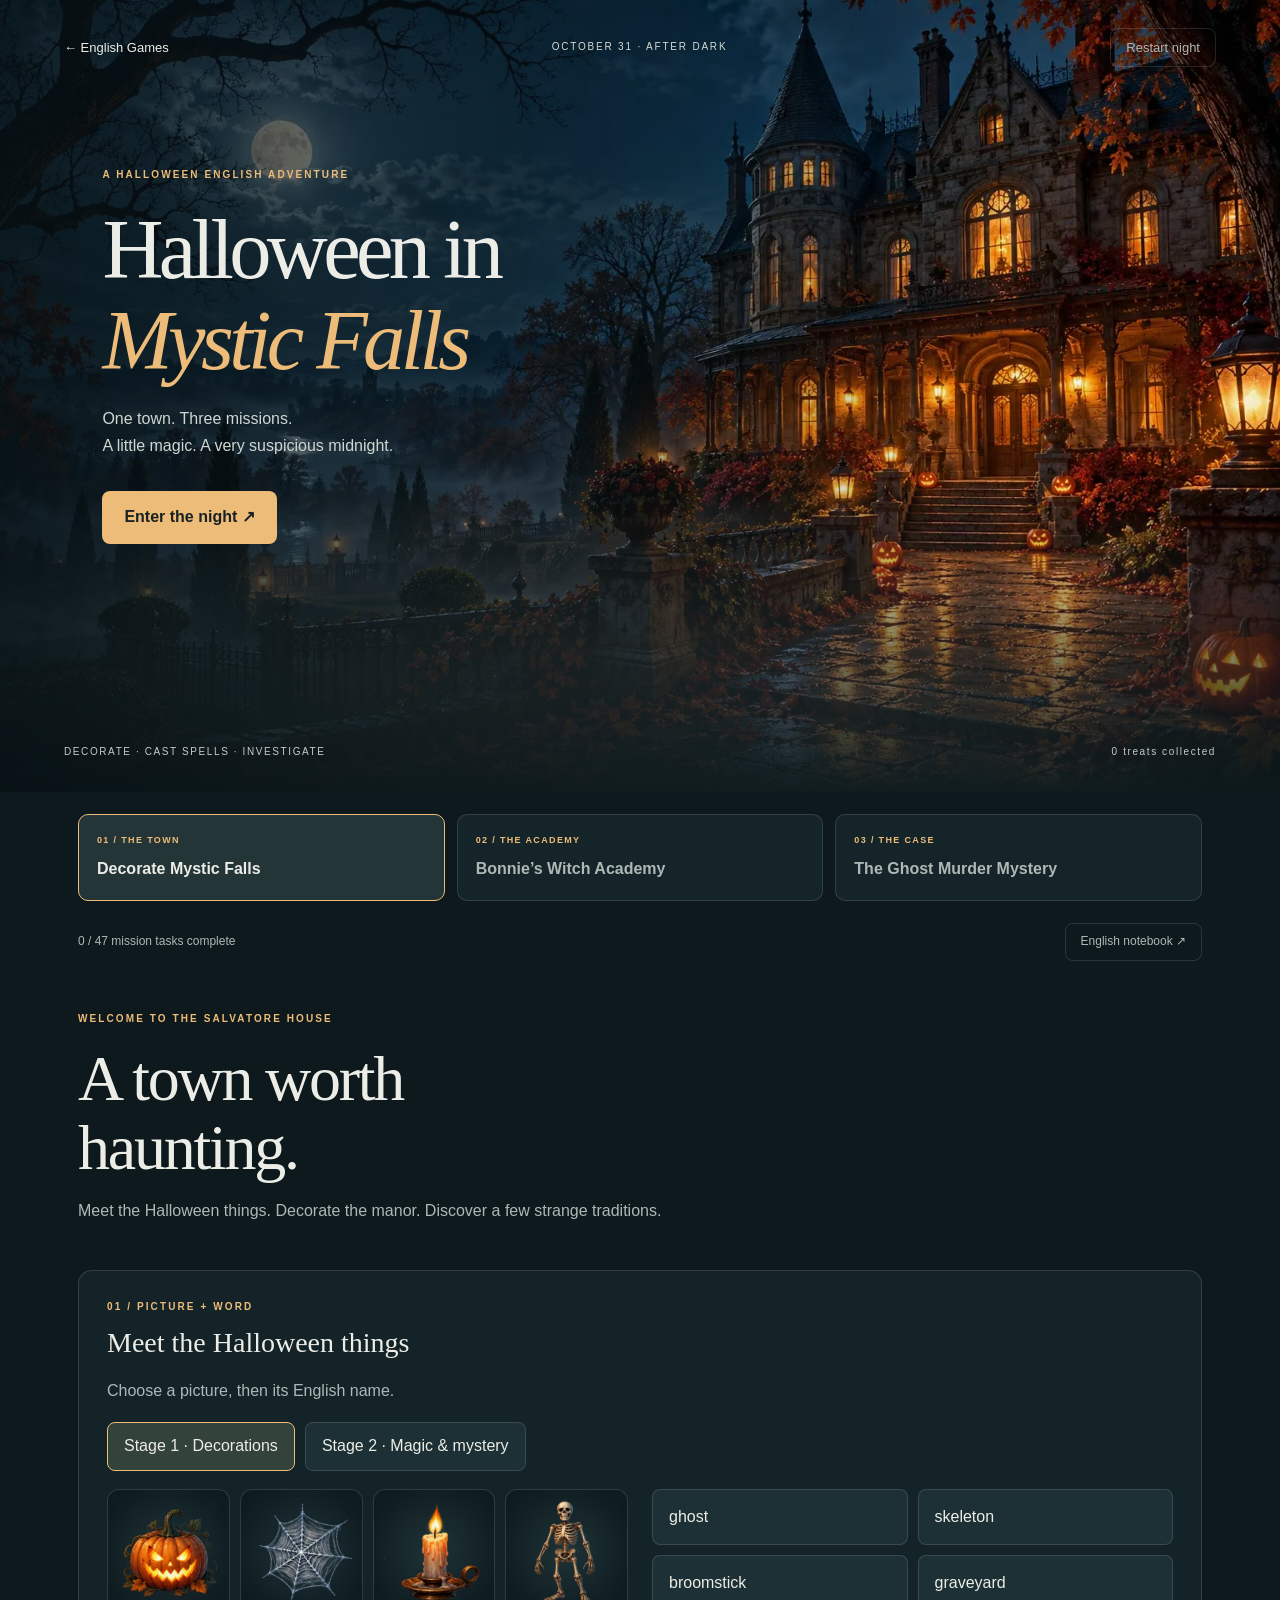
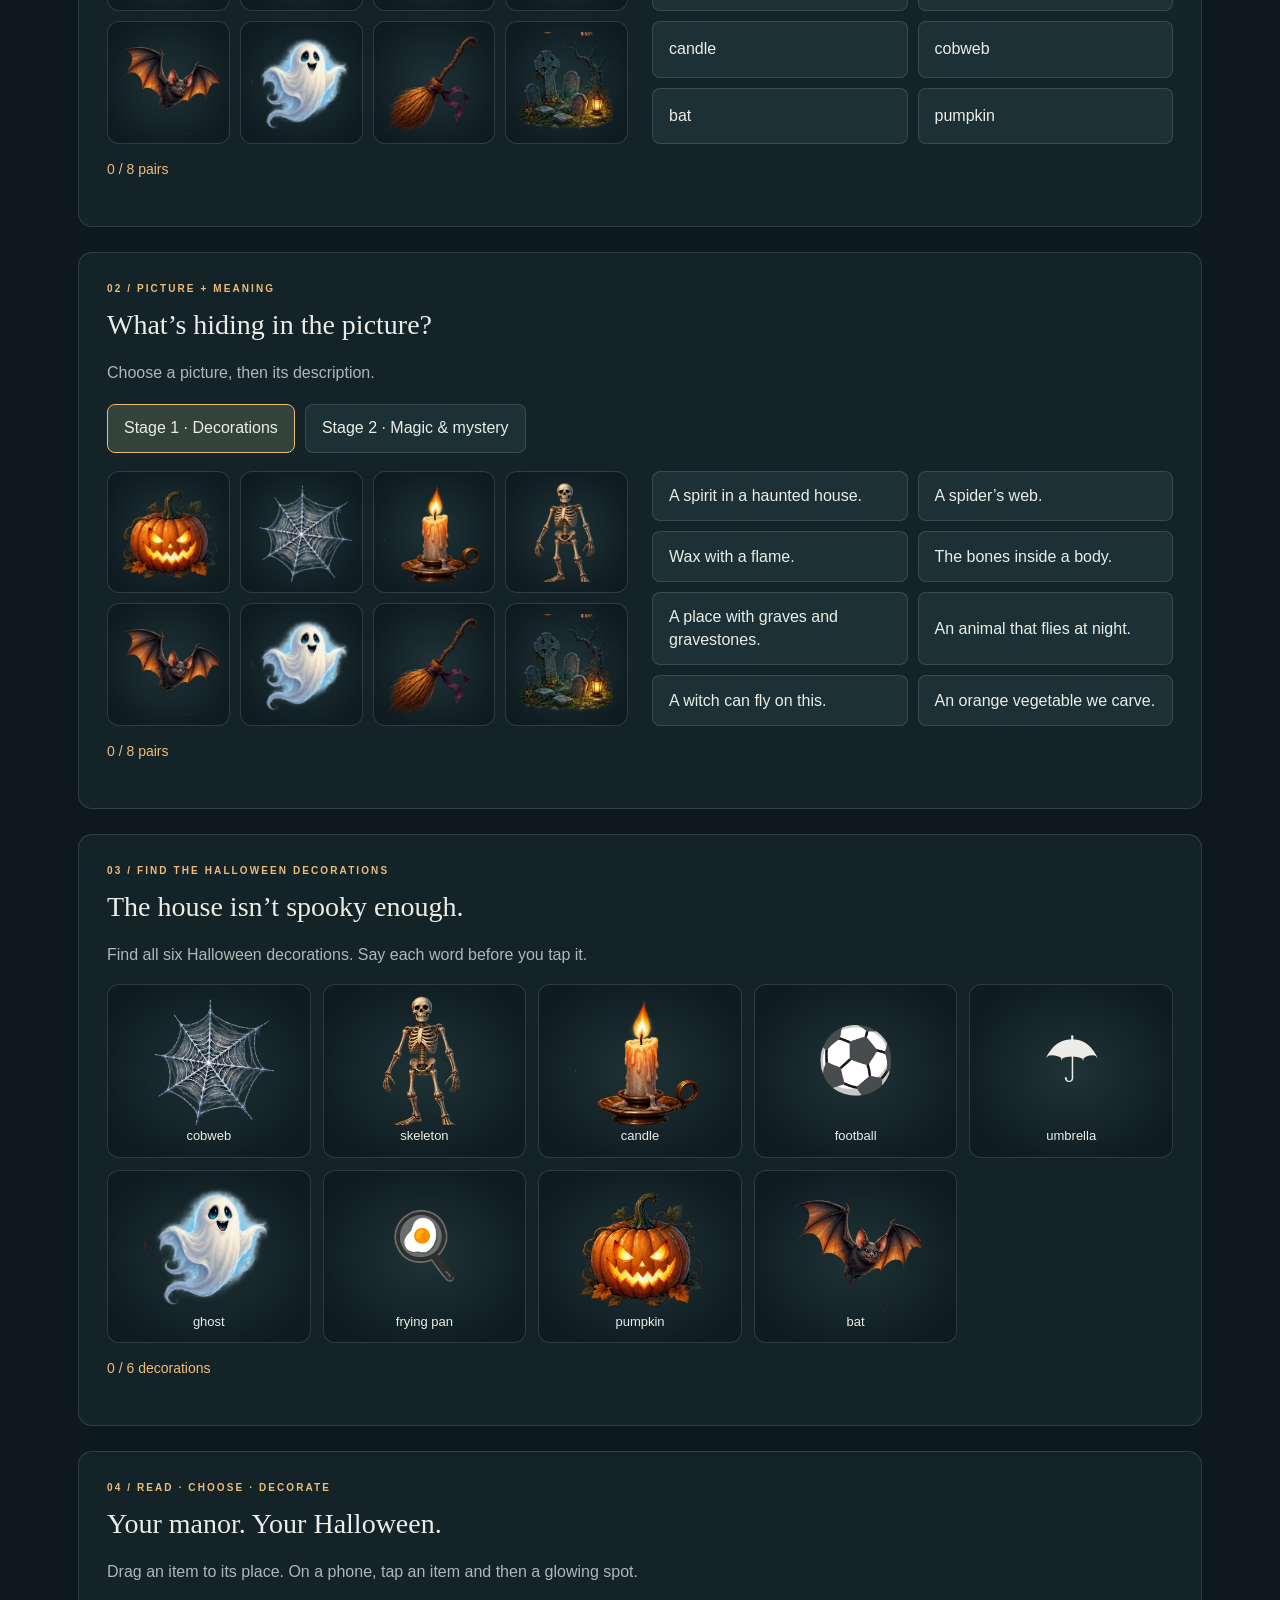
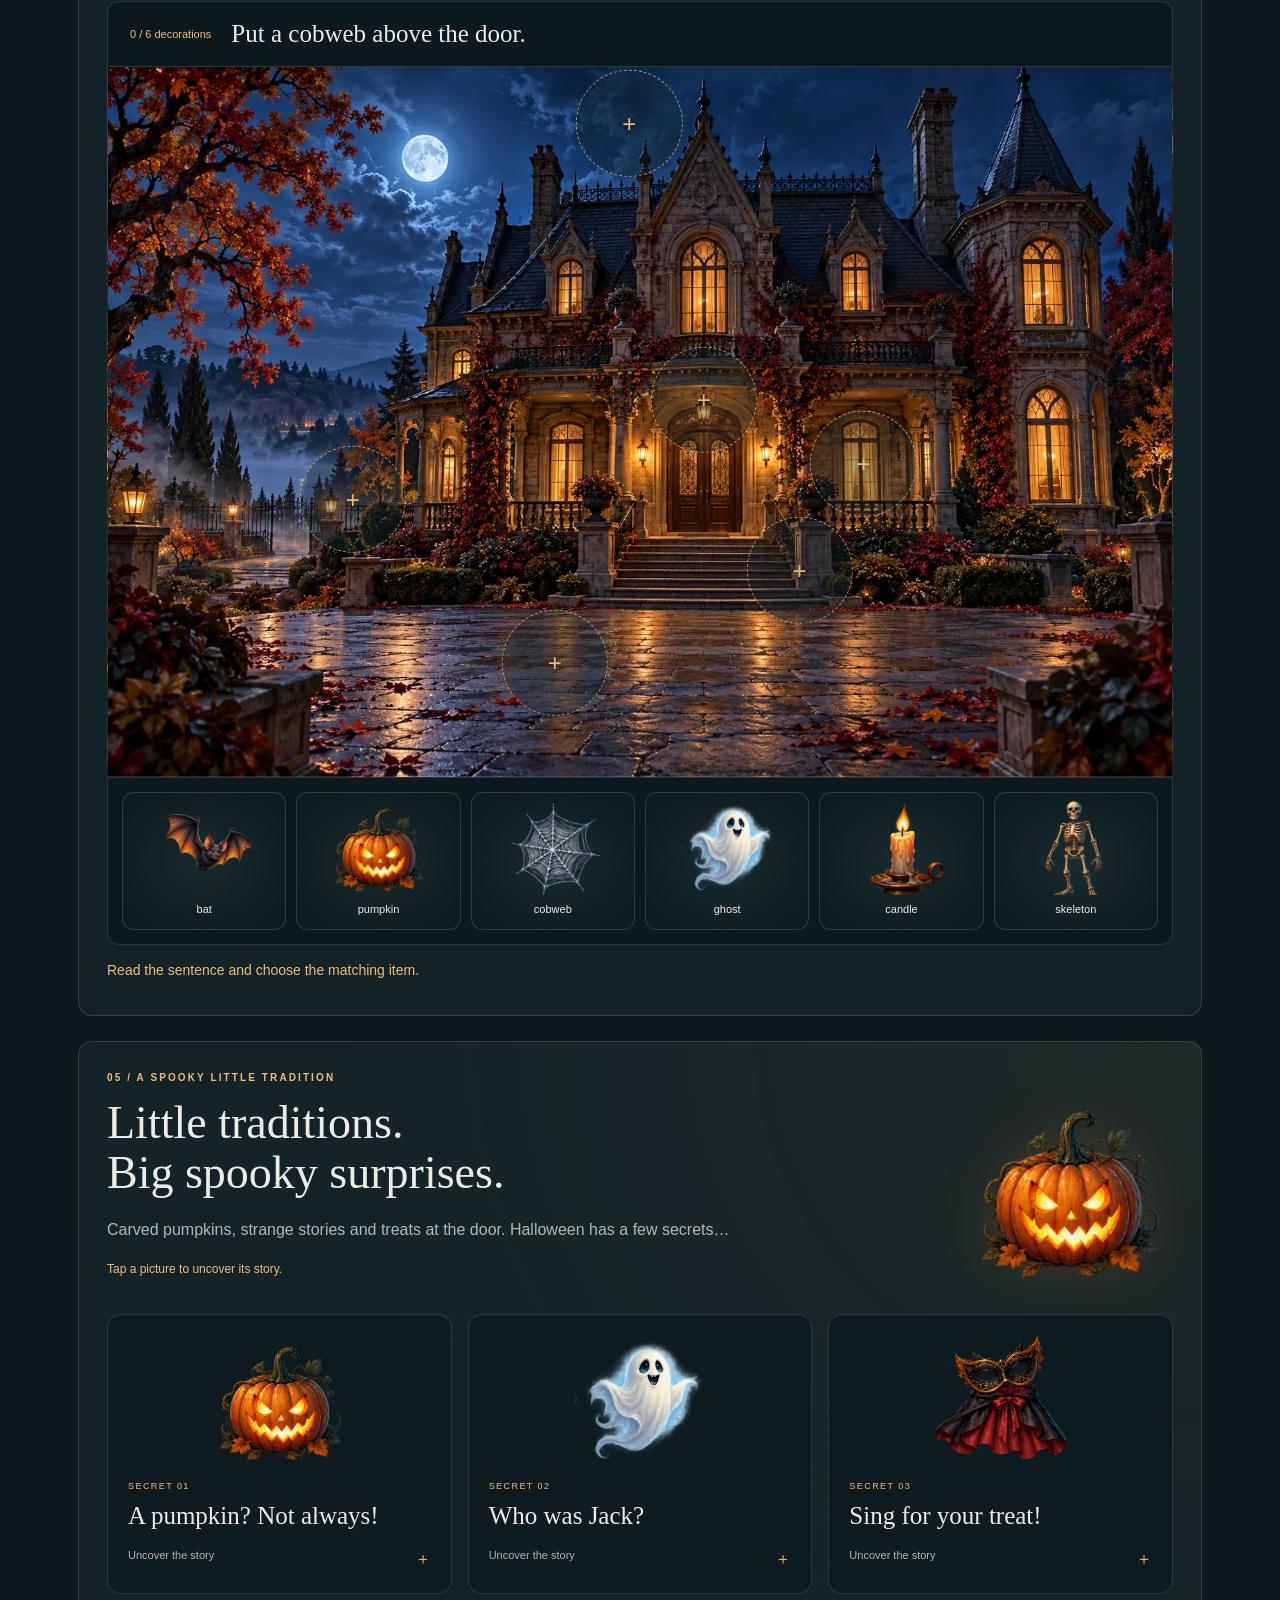
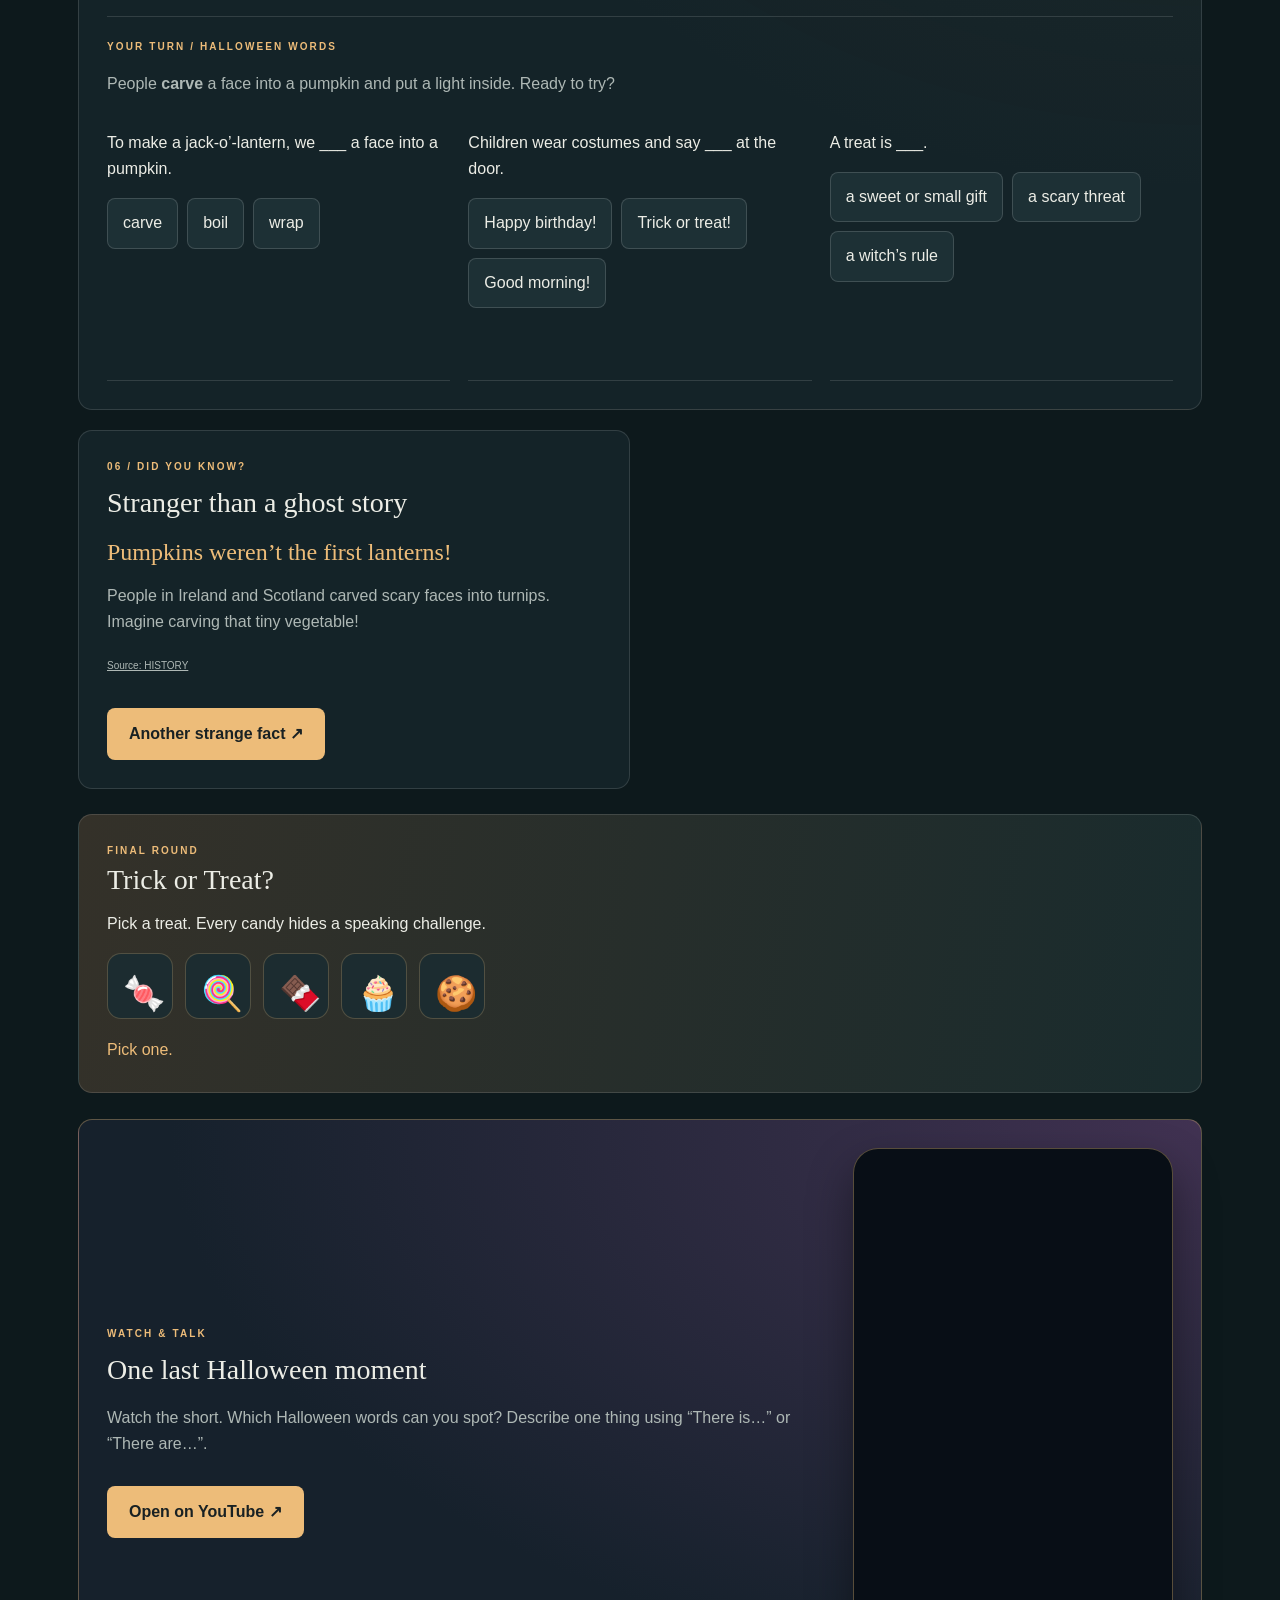
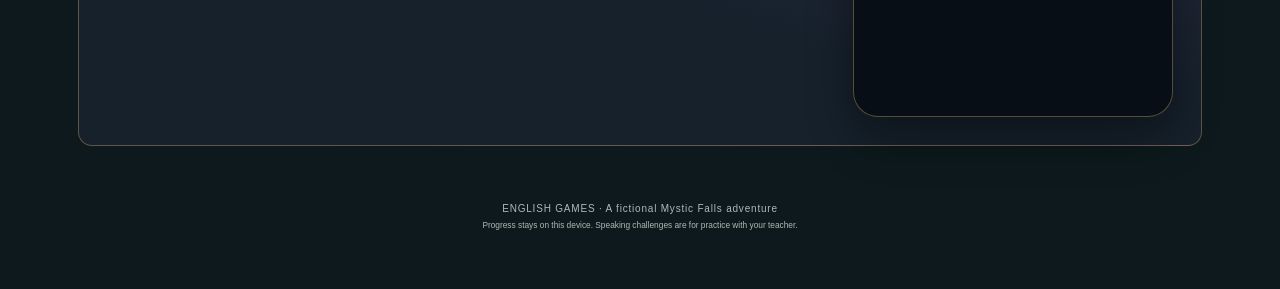
==== commit 904632cd: "Rebuild ghost mystery with illustrated flip cards and add Arina's academy interviews" ====
--- a/games/halloween-mystic-falls/index.html
+++ b/games/halloween-mystic-falls/index.html
@@ -1,5 +1,5 @@
-<!doctype html><html lang="en"><head><meta charset="utf-8"><meta name="viewport" content="width=device-width,initial-scale=1"><title>Halloween in Mystic Falls • English Games</title><link rel="stylesheet" href="style.css?v=6"></head><body><header class="hero"><div class="fog"></div><div class="top"><a href="../../">← English Games</a><span>OCTOBER 31 · AFTER DARK</span><button id="reset">Restart night</button></div><div class="intro"><p class="eyebrow">A HALLOWEEN ENGLISH ADVENTURE</p><h1>Halloween in<br><em>Mystic Falls</em></h1><p>One town. Three missions.<br>A little magic. A very suspicious midnight.</p><a class="primary" href="#missions">Enter the night ↗</a></div><div class="hero-bottom"><span>DECORATE · CAST SPELLS · INVESTIGATE</span><span id="total">0 treats collected</span></div></header><main id="missions"><nav role="tablist" aria-label="Missions"><button role="tab" id="tab0" aria-controls="panel0" aria-selected="true" data-tab="0"><small>01 / THE TOWN</small>Decorate Mystic Falls</button><button role="tab" id="tab1" aria-controls="panel1" aria-selected="false" data-tab="1" tabindex="-1"><small>02 / THE ACADEMY</small>Bonnie’s Witch Academy</button><button role="tab" id="tab2" aria-controls="panel2" aria-selected="false" data-tab="2" tabindex="-1"><small>03 / THE CASE</small>The Ghost Murder Mystery</button></nav><div class="status"><span id="mission-progress"></span><button id="help">English notebook ↗</button></div><aside id="notebook" hidden><h3>Your English notebook</h3><p><b>There is</b> a pumpkin. <b>There are</b> three candles.</p><p><b>in / on / under / above / next to / between</b> — describe a place.</p><p><b>must</b> = a strong rule · <b>mustn’t</b> = forbidden · <b>have to</b> = necessary · <b>don’t have to</b> = optional.</p><p>Past Simple: <b>Did you see…?</b> / <b>I saw…</b> / <b>I didn’t see…</b><br>With be: <b>Where were you?</b></p><p>pumpkin · carve · costume · cobweb · candle · cauldron · spell · treat · ghost · clue · suspect · alibi</p></aside><section role="tabpanel" id="panel0" aria-labelledby="tab0"><div class="chapter"><p class="eyebrow">WELCOME TO THE SALVATORE HOUSE</p><h2>A town worth<br>haunting.</h2><p>Meet the Halloween things. Decorate the manor. Discover a few strange traditions.</p></div><article class="vocabulary"><div class="label">01 / PICTURE + WORD</div><h3>Meet the Halloween things</h3><p>Choose a picture, then its English name.</p><div class="round-switch" id="word-rounds"></div><div class="match-board"><div id="word-pictures" class="picture-grid"></div><div id="word-targets" class="target-grid"></div></div><p id="word-feedback" class="feedback" aria-live="polite"></p></article><article class="vocabulary space"><div class="label">02 / PICTURE + MEANING</div><h3>What’s hiding in the picture?</h3><p>Choose a picture, then its description.</p><div class="round-switch" id="meaning-rounds"></div><div class="match-board"><div id="meaning-pictures" class="picture-grid"></div><div id="meaning-targets" class="target-grid descriptions"></div></div><p id="meaning-feedback" class="feedback" aria-live="polite"></p></article><article class="space"><div class="label">03 / FIND THE HALLOWEEN DECORATIONS</div><h3>The house isn’t spooky enough.</h3><p>Find all six Halloween decorations. Say each word before you tap it.</p><div id="decoration-hunt" class="hunt-grid"></div><p id="hunt-feedback" class="feedback" aria-live="polite">0 / 6 decorations</p></article><article class="decorator space"><div class="label">04 / READ · CHOOSE · DECORATE</div><h3>Your manor. Your Halloween.</h3><p>Drag an item to its place. On a phone, tap an item and then a glowing spot.</p><div class="mission-strip"><span id="decor-count"></span><p id="decor-sentence"></p><button id="replay-decor">Play again ↻</button></div><div id="decoration-scene" class="decoration-scene" aria-label="Interactive manor decoration scene"></div><div id="item-tray" class="item-tray" aria-label="Choose a decoration"></div><p id="decor-feedback" class="feedback" aria-live="polite">Read the sentence and choose the matching item.</p></article><div class="columns space"><article class="tradition-story" id="spooky-tradition"><div class="label">05 / A SPOOKY LITTLE TRADITION</div><div class="tradition-intro"><div><h3>Little traditions.<br>Big spooky surprises.</h3><p>Carved pumpkins, strange stories and treats at the door. Halloween has a few secrets…</p><p class="tradition-instruction">Tap a picture to uncover its story.</p></div><div class="tradition-hero" role="img" aria-label="A glowing carved Halloween pumpkin"><span class="word-art" style="background-position:0% 0%"></span></div></div><div class="tradition-facts">
+<!doctype html><html lang="en"><head><meta charset="utf-8"><meta name="viewport" content="width=device-width,initial-scale=1"><title>Halloween in Mystic Falls • English Games</title><link rel="stylesheet" href="style.css?v=7"></head><body><header class="hero"><div class="fog"></div><div class="top"><a href="../../">← English Games</a><span>OCTOBER 31 · AFTER DARK</span><button id="reset">Restart night</button></div><div class="intro"><p class="eyebrow">A HALLOWEEN ENGLISH ADVENTURE</p><h1>Halloween in<br><em>Mystic Falls</em></h1><p>One town. Three missions.<br>A little magic. A very suspicious midnight.</p><a class="primary" href="#missions">Enter the night ↗</a></div><div class="hero-bottom"><span>DECORATE · CAST SPELLS · INVESTIGATE</span><span id="total">0 treats collected</span></div></header><main id="missions"><nav role="tablist" aria-label="Missions"><button role="tab" id="tab0" aria-controls="panel0" aria-selected="true" data-tab="0"><small>01 / THE TOWN</small>Decorate Mystic Falls</button><button role="tab" id="tab1" aria-controls="panel1" aria-selected="false" data-tab="1" tabindex="-1"><small>02 / THE ACADEMY</small>Bonnie’s Witch Academy</button><button role="tab" id="tab2" aria-controls="panel2" aria-selected="false" data-tab="2" tabindex="-1"><small>03 / THE CASE</small>The Ghost Murder Mystery</button></nav><div class="status"><span id="mission-progress"></span><button id="help">English notebook ↗</button></div><aside id="notebook" hidden><h3>Your English notebook</h3><p><b>There is</b> a pumpkin. <b>There are</b> three candles.</p><p><b>in / on / under / above / next to / between</b> — describe a place.</p><p><b>must</b> = a strong rule · <b>mustn’t</b> = forbidden · <b>have to</b> = necessary · <b>don’t have to</b> = optional.</p><p>Past Simple: <b>Did you see…?</b> / <b>I saw…</b> / <b>I didn’t see…</b><br>With be: <b>Where were you?</b></p><p>pumpkin · carve · costume · cobweb · candle · cauldron · spell · treat · ghost · clue · suspect · alibi</p></aside><section role="tabpanel" id="panel0" aria-labelledby="tab0"><div class="chapter"><p class="eyebrow">WELCOME TO THE SALVATORE HOUSE</p><h2>A town worth<br>haunting.</h2><p>Meet the Halloween things. Decorate the manor. Discover a few strange traditions.</p></div><article class="vocabulary"><div class="label">01 / PICTURE + WORD</div><h3>Meet the Halloween things</h3><p>Choose a picture, then its English name.</p><div class="round-switch" id="word-rounds"></div><div class="match-board"><div id="word-pictures" class="picture-grid"></div><div id="word-targets" class="target-grid"></div></div><p id="word-feedback" class="feedback" aria-live="polite"></p></article><article class="vocabulary space"><div class="label">02 / PICTURE + MEANING</div><h3>What’s hiding in the picture?</h3><p>Choose a picture, then its description.</p><div class="round-switch" id="meaning-rounds"></div><div class="match-board"><div id="meaning-pictures" class="picture-grid"></div><div id="meaning-targets" class="target-grid descriptions"></div></div><p id="meaning-feedback" class="feedback" aria-live="polite"></p></article><article class="space"><div class="label">03 / FIND THE HALLOWEEN DECORATIONS</div><h3>The house isn’t spooky enough.</h3><p>Find all six Halloween decorations. Say each word before you tap it.</p><div id="decoration-hunt" class="hunt-grid"></div><p id="hunt-feedback" class="feedback" aria-live="polite">0 / 6 decorations</p></article><article class="decorator space"><div class="label">04 / READ · CHOOSE · DECORATE</div><h3>Your manor. Your Halloween.</h3><p>Drag an item to its place. On a phone, tap an item and then a glowing spot.</p><div class="mission-strip"><span id="decor-count"></span><p id="decor-sentence"></p><button id="replay-decor">Play again ↻</button></div><div id="decoration-scene" class="decoration-scene" aria-label="Interactive manor decoration scene"></div><div id="item-tray" class="item-tray" aria-label="Choose a decoration"></div><p id="decor-feedback" class="feedback" aria-live="polite">Read the sentence and choose the matching item.</p></article><div class="columns space"><article class="tradition-story" id="spooky-tradition"><div class="label">05 / A SPOOKY LITTLE TRADITION</div><div class="tradition-intro"><div><h3>Little traditions.<br>Big spooky surprises.</h3><p>Carved pumpkins, strange stories and treats at the door. Halloween has a few secrets…</p><p class="tradition-instruction">Tap a picture to uncover its story.</p></div><div class="tradition-hero" role="img" aria-label="A glowing carved Halloween pumpkin"><span class="word-art" style="background-position:0% 0%"></span></div></div><div class="tradition-facts">
 <details class="tradition-fact"><summary><span class="fact-picture" role="img" aria-label="A carved pumpkin lantern"><span class="word-art" style="background-position:0% 0%"></span></span><span class="fact-number">SECRET 01</span><h4>A pumpkin? Not always!</h4><span class="fact-reveal">Uncover the story <span aria-hidden="true">＋</span></span></summary><div class="fact-story"><p>Before pumpkins, people in Ireland and Scotland carved scary faces into <b>turnips</b>. A little vegetable became a spooky lantern!</p><p class="word-hint">turnip = репа · carve = вырезать</p><p class="fact-talk">Would you rather carve a pumpkin or a turnip?</p><a class="fact-source" href="https://www.history.com/articles/history-of-the-jack-o-lantern-irish-origins" target="_blank" rel="noopener noreferrer">Story source: HISTORY ↗</a></div></details>
 <details class="tradition-fact"><summary><span class="fact-picture" role="img" aria-label="A friendly ghost illustrating the legend of Jack"><span class="word-art" style="background-position:33.333333% 33.333333%"></span></span><span class="fact-number">SECRET 02</span><h4>Who was Jack?</h4><span class="fact-reveal">Uncover the story <span aria-hidden="true">＋</span></span></summary><div class="fact-story"><p>In an Irish <b>legend</b>, a man called Stingy Jack wandered in the dark with a burning coal inside a turnip. “Jack of the Lantern” became <b>jack-o’-lantern</b>.</p><p class="word-hint">legend = легенда · lantern = фонарь</p><p class="fact-talk">Invent a funny name for your own lantern.</p><a class="fact-source" href="https://www.history.com/articles/history-of-the-jack-o-lantern-irish-origins" target="_blank" rel="noopener noreferrer">Legend source: HISTORY ↗</a></div></details>
 <details class="tradition-fact"><summary><span class="fact-picture" role="img" aria-label="A Halloween costume with a mask and cape"><span class="word-art" style="background-position:33.333333% 100%"></span></span><span class="fact-number">SECRET 03</span><h4>Sing for your treat!</h4><span class="fact-reveal">Uncover the story <span aria-hidden="true">＋</span></span></summary><div class="fact-story"><p>In the Scottish tradition of <b>guising</b>, children dressed in costumes and performed songs, jokes or little tricks to earn fruit or nuts. A tiny show at every door!</p><p class="word-hint">costume = костюм · earn = получить за что-то</p><p class="fact-talk">What would you perform to earn a treat?</p><a class="fact-source" href="https://www.scotland.org/inspiration/halloween-traditions" target="_blank" rel="noopener noreferrer">Tradition source: Scotland.org ↗</a></div></details>
-</div><div class="tradition-practice"><div class="label">YOUR TURN / HALLOWEEN WORDS</div><p>People <b>carve</b> a face into a pumpkin and put a light inside. Ready to try?</p><div id="traditions"></div></div></article><article><div class="label">06 / DID YOU KNOW?</div><h3>Stranger than a ghost story</h3><div id="fun-facts"></div><button id="next-fact" class="primary">Another strange fact ↗</button></article></div><div class="treat" id="treat0"></div><article class="video-finale"><div><div class="label">WATCH & TALK</div><h3>One last Halloween moment</h3><p>Watch the short. Which Halloween words can you spot? Describe one thing using “There is…” or “There are…”.</p><a class="primary" href="https://www.youtube.com/shorts/O9wIiGc79tk" target="_blank" rel="noopener noreferrer">Open on YouTube ↗</a></div><div class="short-frame"><iframe src="https://www.youtube-nocookie.com/embed/O9wIiGc79tk" title="One last Halloween moment" loading="lazy" allow="encrypted-media; picture-in-picture" allowfullscreen referrerpolicy="strict-origin-when-cross-origin"></iframe></div></article></section><section role="tabpanel" id="panel1" aria-labelledby="tab1" hidden><div class="chapter"><p class="eyebrow">BONNIE BENNETT INVITES YOU</p><h2>A little magic.<br>A lot of responsibility.</h2><p>“We have to protect the party. Read my recipe carefully — and keep Damon away from the cauldron.”</p></div><div class="academy-lessons"><article><div class="label">01 / THE ACADEMY RULES</div><h3>Bonnie vs. Damon</h3><p>Five little disasters. Help Bonnie finish her rules.</p><div id="rules" class="comic-grid"></div></article><article><div class="label">02 / THE PROTECTION SPELL</div><h3>Follow Bonnie’s recipe</h3><p class="recipe">First, put the herbs in the cauldron.<br>Then, light three candles.<br>Finally, say “Protect this house”.</p><div id="spell" class="choices spell-cards"></div><p class="feedback" id="spell-feedback" aria-live="polite">Select the steps in the correct order.</p><div class="label space">03 / SPELL INGREDIENTS</div><p>Bonnie needs herbs, candles and a crystal. Select all three.</p><div id="ingredients" class="choices"></div><p class="feedback" id="ingredient-feedback" aria-live="polite">0 / 3 ingredients</p></article></div><div class="treat" id="treat1"></div><article class="video-finale"><div><div class="label">WATCH & TALK</div><h3>A bubbling cauldron</h3><p>Watch Jennifer Ofenstein’s DIY Halloween Cauldron. What makes it look magical? Make two academy rules: “You must…” and “You mustn’t…”.</p><a class="primary" href="https://www.youtube.com/shorts/WC29y65rJxI" target="_blank" rel="noopener noreferrer">Open on YouTube ↗</a></div><div class="short-frame"><iframe src="https://www.youtube-nocookie.com/embed/WC29y65rJxI" title="A bubbling cauldron" loading="lazy" allow="encrypted-media; picture-in-picture" allowfullscreen referrerpolicy="strict-origin-when-cross-origin"></iframe></div></article></section><section role="tabpanel" id="panel2" aria-labelledby="tab2" hidden><div class="chapter"><p class="eyebrow">LOCKWOOD MANOR · CASE 1031</p><h2>Who killed<br>the ghost?</h2><p>At exactly 11:47 p.m., the manor’s ghost was destroyed in the locked conservatory. Find the person, the method and the proof.</p></div><article class="case-intro"><b>The rules of this mystery</b><p>Only Damon, Stefan, Bonnie and Caroline were in the manor. Only a living person inside the conservatory could destroy the ghost: they had to light a black candle and say the banishing spell. No remote magic, accomplices or secret entrances. All physical records are reliable; a suspect may lie.</p></article><div class="columns"><article><div class="label">01 / INTERROGATE</div><h3>Four guests. Four stories.</h3><div id="suspects" class="choices"></div><div id="interview"><p>Select a suspect, then ask a question.</p></div></article><article><div class="label">02 / INSPECT THE EVIDENCE</div><h3>Build your case</h3><div id="clues" class="choices"></div><div id="evidence-log"></div></article></div><article class="space"><div class="label">03 / DETECTIVE ENGLISH</div><h3>Ask the right questions</h3><div id="past"></div></article><article class="space"><div class="label">04 / MAKE AN ACCUSATION</div><h3>Proof, not a lucky guess.</h3><p id="case-gate">Read every alibi, inspect all five clues and complete Detective English to unlock the accusation.</p><form id="accusation"><label>Who destroyed the ghost?<select id="killer" required><option value="">Choose a suspect</option><option>Damon</option><option>Stefan</option><option>Bonnie</option><option>Caroline</option></select></label><label>How did they do it?<select id="method" required><option value="">Choose a method</option><option value="candle">They lit the black candle and said the spell.</option><option value="bottle">They broke a bottle of vervain.</option><option value="candy">They gave the ghost a poisoned treat.</option></select></label><label>Which clue disproves their alibi?<select id="proof" required><option value="">Choose the decisive proof</option><option value="door">The conservatory door record</option><option value="photo">The kitchen recording</option><option value="bell">The academy recording</option></select></label><button class="primary" id="submit-case" disabled>Present your case ↗</button></form><p id="verdict" class="feedback" aria-live="polite">The case is open.</p></article><div class="treat" id="treat2"></div></section><footer>ENGLISH GAMES · A fictional Mystic Falls adventure<br><small>Progress stays on this device. Speaking challenges are for practice with your teacher.</small></footer></main><script src="game.js?v=6"></script><script src="decorate.js?v=6"></script><script src="academy.js?v=6"></script></body></html>
+</div><div class="tradition-practice"><div class="label">YOUR TURN / HALLOWEEN WORDS</div><p>People <b>carve</b> a face into a pumpkin and put a light inside. Ready to try?</p><div id="traditions"></div></div></article><article><div class="label">06 / DID YOU KNOW?</div><h3>Stranger than a ghost story</h3><div id="fun-facts"></div><button id="next-fact" class="primary">Another strange fact ↗</button></article></div><div class="treat" id="treat0"></div><article class="video-finale"><div><div class="label">WATCH & TALK</div><h3>One last Halloween moment</h3><p>Watch the short. Which Halloween words can you spot? Describe one thing using “There is…” or “There are…”.</p><a class="primary" href="https://www.youtube.com/shorts/O9wIiGc79tk" target="_blank" rel="noopener noreferrer">Open on YouTube ↗</a></div><div class="short-frame"><iframe src="https://www.youtube-nocookie.com/embed/O9wIiGc79tk" title="One last Halloween moment" loading="lazy" allow="encrypted-media; picture-in-picture" allowfullscreen referrerpolicy="strict-origin-when-cross-origin"></iframe></div></article></section><section role="tabpanel" id="panel1" aria-labelledby="tab1" hidden><div class="chapter"><p class="eyebrow">BONNIE BENNETT INVITES YOU</p><h2>A little magic.<br>A lot of responsibility.</h2><p>“We have to protect the party. Read my recipe carefully — and keep Damon away from the cauldron.”</p></div><div class="academy-lessons"><article><div class="label">01 / THE ACADEMY RULES</div><h3>Bonnie vs. Damon</h3><p>Five little disasters. Help Bonnie finish her rules.</p><div id="rules" class="comic-grid"></div></article><article><div class="label">02 / THE PROTECTION SPELL</div><h3>Follow Bonnie’s recipe</h3><p class="recipe">First, put the herbs in the cauldron.<br>Then, light three candles.<br>Finally, say “Protect this house”.</p><div id="spell" class="choices spell-cards"></div><p class="feedback" id="spell-feedback" aria-live="polite">Select the steps in the correct order.</p><div class="label space">03 / SPELL INGREDIENTS</div><p>Bonnie needs herbs, candles and a crystal. Select all three.</p><div id="ingredients" class="choices"></div><p class="feedback" id="ingredient-feedback" aria-live="polite">0 / 3 ingredients</p></article></div><article class="space question-lab"><div class="label">04 / ARINA ASKS</div><h3>You’re the academy reporter!</h3><p>Bonnie and Damon are waiting for your questions. Build a question, say it aloud, then uncover their answer.</p><div id="academy-questions"></div></article><div class="treat" id="treat1"></div></section><section role="tabpanel" id="panel2" aria-labelledby="tab2" hidden><div class="chapter"><p class="eyebrow">LOCKWOOD MANOR · CASE 1031</p><h2>Who killed<br>the ghost?</h2><p>The Halloween party is a disaster. A ghost vanished, Damon ate the evidence… and somebody is lying. Turn the cards, question the guests and catch the culprit.</p></div><article class="case-intro"><b>CASE FILE / The ghost’s last Halloween</b><p>Only Damon, Stefan, Bonnie and Caroline were in the manor. Only a living person inside the conservatory could destroy the ghost: they had to light a black candle and say the banishing spell. No remote magic, accomplices or secret entrances. All physical records are reliable; a suspect may lie.</p></article><div class="investigation"><article><div class="label">01 / INTERROGATE</div><h3>Everybody looks suspicious.</h3><p>Flip a portrait. Ask the question aloud, then reveal the alibi.</p><div id="suspects" class="case-card-grid"></div><p id="interview" class="feedback" aria-live="polite">No interviews yet.</p></article><article><div class="label">02 / INSPECT THE EVIDENCE</div><h3>Something is hiding here.</h3><p>Turn every clue card. Some finds are useful. Some are just… Damon.</p><div id="clues" class="case-card-grid clues-grid"></div><div id="evidence-log" class="evidence-notebook"></div></article></div><article class="space"><div class="label">03 / THE INTERROGATION DESK</div><h3>Catch a lie with a question.</h3><p>Prepare three questions for your final interview. Read the correct sentences aloud.</p><div id="past"></div></article><article class="space"><div class="label">04 / MAKE AN ACCUSATION</div><h3>Proof, not a lucky guess.</h3><p id="case-gate">Read every alibi, inspect all five clues and complete Detective English to unlock the accusation.</p><form id="accusation"><label>Who destroyed the ghost?<select id="killer" required><option value="">Choose a suspect</option><option>Damon</option><option>Stefan</option><option>Bonnie</option><option>Caroline</option></select></label><label>How did they do it?<select id="method" required><option value="">Choose a method</option><option value="candle">They lit the black candle and said the spell.</option><option value="bottle">They broke a bottle of vervain.</option><option value="candy">They gave the ghost a poisoned treat.</option></select></label><label>Which clue disproves their alibi?<select id="proof" required><option value="">Choose the decisive proof</option><option value="door">The conservatory door record</option><option value="photo">The kitchen recording</option><option value="bell">The academy recording</option></select></label><button class="primary" id="submit-case" disabled>Present your case ↗</button></form><p id="verdict" class="feedback" aria-live="polite">The case is open.</p></article></section><footer>ENGLISH GAMES · A fictional Mystic Falls adventure<br><small>Progress stays on this device. Speaking challenges are for practice with your teacher.</small></footer></main><script src="game.js?v=7"></script><script src="decorate.js?v=7"></script><script src="academy.js?v=7"></script><script src="mystery.js?v=7"></script></body></html>
--- a/games/halloween-mystic-falls/style.css
+++ b/games/halloween-mystic-falls/style.css
@@ -1 +1 @@
-:root{color-scheme:dark;--ink:#ecede6;--muted:#aeb8b5;--gold:#edbc79;--line:#ffffff20;--green:#95cfb1}*{box-sizing:border-box}html{scroll-behavior:smooth}body{margin:0;background:#0d191c;color:var(--ink);font:16px/1.65 -apple-system,BlinkMacSystemFont,Segoe UI,sans-serif}button,a,select{touch-action:manipulation}button,select{font:inherit}button,a{transition:background .2s,transform .2s}button{cursor:pointer}a{color:inherit;text-decoration:none}button:focus-visible,a:focus-visible,select:focus-visible{outline:3px solid var(--gold);outline-offset:4px}.hero{min-height:690px;height:88svh;max-height:950px;position:relative;background:linear-gradient(90deg,#071115db,#07111575 44%,#07111508 75%),linear-gradient(0deg,#0d191c,transparent 35%),url(manor.webp) center/cover;overflow:hidden}.top{position:relative;z-index:2;display:flex;align-items:center;justify-content:space-between;padding:28px 5%;font-size:13px}.top>span{font-size:10px;letter-spacing:.18em;color:#d4dbd6}.top button,#help{background:transparent;color:var(--muted);border:1px solid var(--line);padding:8px 15px;border-radius:8px}.intro{position:relative;z-index:1;margin:8vh 8%;max-width:650px}.eyebrow,.label{font-size:10px;letter-spacing:.21em;font-weight:700;color:var(--gold)}h1,h2,h3{font-family:Georgia,Times New Roman,serif;font-weight:400;line-height:1.08}h1{font-size:clamp(54px,6.6vw,100px);letter-spacing:-.055em;margin:20px 0}h1 em{color:var(--gold);font-weight:400}h2{font-size:clamp(38px,5vw,64px);letter-spacing:-.035em;margin:16px 0}h3{font-size:28px;margin:12px 0 20px}.intro>p:not(.eyebrow){color:#d0d7d2;margin-bottom:32px}.primary{display:inline-block;background:var(--gold);color:#192123;border:0;border-radius:8px;padding:13px 22px;font-weight:650}.primary:hover{background:#ffd39c;transform:translateY(-2px)}.hero-bottom{position:absolute;bottom:32px;left:5%;right:5%;display:flex;justify-content:space-between;font-size:10px;letter-spacing:.16em;color:#c4ccc6}.fog{position:absolute;inset:55% -20% -10%;background:radial-gradient(ellipse,#d5e9dd15,transparent 65%);animation:drift 18s infinite alternate;pointer-events:none}@keyframes drift{to{transform:translate(10%)}}main{max-width:1180px;margin:auto;padding:0 28px}nav{display:grid;grid-template-columns:repeat(3,1fr);gap:12px;padding:22px 0}nav button{background:#152429;color:var(--muted);border:1px solid var(--line);border-radius:10px;padding:18px;text-align:left;font-weight:600}nav small{display:block;color:var(--gold);font-size:9px;letter-spacing:.15em;margin-bottom:8px}nav button[aria-selected=true]{background:#243537;color:var(--ink);border-color:var(--gold)}.status{display:flex;align-items:center;justify-content:space-between;font-size:12px;color:var(--muted)}.chapter{padding:40px 0 30px;max-width:680px}.chapter>p:last-child{color:var(--muted)}.columns{display:grid;grid-template-columns:1fr 1fr;gap:20px}article,aside,.treat{background:#142328;border:1px solid var(--line);border-radius:14px;padding:28px}article p{color:var(--muted)}.choices{display:flex;flex-wrap:wrap;gap:9px}.choices button,.quiz button,.treat button{background:#1d3035;border:1px solid #ffffff26;color:var(--ink);border-radius:8px;padding:11px 15px}.choices button:hover,.quiz button:hover,.treat button:hover{background:#30464a}.choices button.good,.quiz button.good{background:#27463d;border-color:var(--green)}button:disabled{cursor:default;opacity:.55}.quiz{margin-bottom:22px;border-bottom:1px solid var(--line);padding-bottom:18px}.quiz p{color:var(--ink)}.quiz .choices{margin-top:10px}.feedback{min-height:26px;font-size:14px;color:var(--gold)!important}.space{margin-top:25px}.garden{height:210px;position:relative;border-radius:10px;margin-top:20px;background:linear-gradient(0deg,#10212577,#10212555),url(manor.webp) 74% 68%/cover;overflow:hidden}.garden>span{position:absolute;font-size:8px;letter-spacing:.1em;background:#0c1c20da;padding:5px;border-radius:4px}.door{top:55%;left:58%}.table{top:70%;left:25%}.tree{top:25%;left:10%}.garden .placed{color:#ffd7a0;font-size:12px;box-shadow:0 0 20px #e8a84b55}.recipe{border-left:2px solid var(--gold);padding-left:18px}.treat{margin-top:25px;background:linear-gradient(100deg,#343129,#192b2d);display:flex;gap:20px;align-items:center;flex-wrap:wrap}.treat h3{margin:5px 0}.treat .challenge{flex-basis:100%;margin:0;color:var(--gold)}.treat small{color:var(--muted)}.case-intro{margin-bottom:20px;border-left:3px solid var(--gold)}#interview{margin-top:20px}#interview blockquote{margin:15px 0;padding:12px 18px;border-left:2px solid var(--gold);color:#d8dfdb}.evidence{border-bottom:1px solid var(--line);padding:12px 0;font-size:14px}.evidence b{color:var(--gold)}form{display:grid;grid-template-columns:1fr 1fr;gap:16px}label{font-size:12px;color:var(--muted)}select{display:block;width:100%;margin-top:8px;background:#0e1c20;color:var(--ink);border:1px solid var(--line);border-radius:8px;padding:12px;font-size:14px}form button{align-self:end}footer{text-align:center;padding:55px 0;color:var(--muted);font-size:10px;letter-spacing:.08em}footer small{letter-spacing:0}aside{margin-top:18px}[hidden]{display:none!important}@media(max-width:700px){.hero{height:80svh;min-height:580px;background-position:65% center}.intro{margin:10vh 6%}.top{padding:20px 6%}.top>span{display:none}.hero-bottom{font-size:8px;gap:20px}.columns{grid-template-columns:1fr}main{padding:0 16px}nav{gap:7px}nav button{padding:12px 8px;font-size:12px;line-height:1.4}nav small{font-size:8px}.chapter{padding-top:25px}article,.treat,aside{padding:20px}form{grid-template-columns:1fr}.status{gap:12px;font-size:11px}#help{font-size:11px;padding:8px}.treat{gap:12px}}@media(prefers-reduced-motion:reduce){*{scroll-behavior:auto!important;animation:none!important;transition:none!important}}.word-art{display:block;flex-shrink:0;width:100%;aspect-ratio:1;background-image:url(vocabulary.webp);background-size:400% 400%;background-repeat:no-repeat;pointer-events:none}.round-switch{display:flex;gap:10px;margin:18px 0}.round-switch button,.match-target,#replay-decor{border:1px solid var(--line);border-radius:8px;color:var(--ink);background:#1c3035;padding:10px 16px;font:inherit}.round-switch button[aria-pressed=true]{border-color:var(--gold);background:#34423c}.match-board{display:grid;grid-template-columns:1fr 1fr;gap:24px}.picture-grid{display:grid;grid-template-columns:repeat(4,minmax(0,1fr));gap:10px}.target-grid{display:grid;grid-template-columns:repeat(2,minmax(0,1fr));gap:10px}.picture-card,.hunt-card,.tray-item{position:relative;background:radial-gradient(ellipse at center,#42606144,#0e1b20 85%);border:1px solid #ffffff24;border-radius:12px;color:var(--ink);padding:10px;min-width:0}.picture-card{align-self:start}.picture-card.selected,.tray-item.selected{border-color:var(--gold);box-shadow:0 0 0 2px #edbc7933}.matched{border-color:#95cfb160!important;background-color:#25453c!important}.picture-card.matched:after{content:"\2713";position:absolute;right:8px;bottom:5px;color:var(--green);font-weight:700}.match-target{text-align:left;line-height:1.4}.match-target.wrong{border-color:#ef9393;background:#573738}.hunt-grid{display:grid;grid-template-columns:repeat(5,1fr);gap:12px}.hunt-card .word-art{max-width:130px;margin:auto}.hunt-card>span:last-child{display:block;font-size:13px}.decoy-icon{display:grid;place-items:center;height:130px;font-size:64px}.mission-strip{background:#0c191e;border:1px solid var(--line);border-radius:12px 12px 0 0;padding:16px 22px;display:flex;align-items:center;gap:20px}.mission-strip>span{color:var(--gold);font-size:11px;white-space:nowrap}.mission-strip>p{color:var(--ink);font-family:Georgia,serif;font-size:25px;line-height:1.25;margin:0;flex:1}.mission-strip button{font-size:12px;white-space:nowrap}.decoration-scene{position:relative;aspect-ratio:3/2;background:url(decorate-manor.webp) center/100% 100%;border:1px solid var(--line);border-top:0;overflow:hidden}.drop-spot{position:absolute;transform:translate(-50%,-50%);width:10%;aspect-ratio:1;min-width:40px;border:1px dashed #edbc79b0;border-radius:50%;background:#15292e55;color:var(--gold);padding:0;display:grid;place-items:center}.spot-sign{font-size:24px;text-shadow:0 2px 8px #000}.spot-tip{position:absolute;top:100%;left:50%;transform:translate(-50%);font-size:10px;white-space:nowrap;padding:2px 7px;background:#0b181ee8;border-radius:4px;opacity:0;pointer-events:none}.drop-spot:hover .spot-tip,.drop-spot:focus-visible .spot-tip{opacity:1}.drop-spot.drag-over{background:#edbc7940;box-shadow:0 0 24px #edbc79}.drop-spot.filled{border:0;background:none;opacity:1;width:13%;border-radius:0}.drop-spot.filled .spot-sign,.drop-spot.filled .spot-tip{display:none}.drop-spot[data-zone=above-door].filled{width:10%}.drop-spot[data-zone=window].filled{width:8%}.drop-spot[data-zone=front-house].filled{width:14%}.drop-spot[data-zone=above-house].filled{width:15%}.item-tray{display:grid;grid-template-columns:repeat(6,minmax(0,1fr));gap:10px;padding:14px;background:#0c191e;border:1px solid var(--line);border-radius:0 0 12px 12px}.tray-item{padding:7px;cursor:grab}.tray-item:active{cursor:grabbing}.tray-item>span:last-child{font-size:11px}.tray-item .word-art{max-width:95px;margin:auto}.decorator{padding-bottom:16px}.fact-source{font-size:10px;color:var(--muted);text-decoration:underline}#fun-facts{min-height:170px}#fun-facts h4{color:var(--gold);font:24px/1.2 Georgia,serif;margin:16px 0}.candies{display:flex;gap:12px;flex-wrap:wrap}.candies button{font-size:34px;width:66px;height:66px;background:#1c2c30;border:1px solid #edbc7940;border-radius:14px}.candies button:hover{transform:translateY(-4px)}#treat0{display:block}#treat0 .challenge{margin:18px 0 0}.vocabulary{scroll-margin-top:20px}@media(max-width:700px){.match-board{gap:12px;grid-template-columns:1fr}.picture-grid{grid-template-columns:repeat(4,minmax(0,1fr));gap:7px}.target-grid{grid-template-columns:repeat(2,minmax(0,1fr));gap:7px}.picture-card{padding:5px}.round-switch button{font-size:11px;padding:8px}.match-target{padding:11px;font-size:13px;min-height:45px}.hunt-grid{grid-template-columns:repeat(3,1fr);gap:8px}.hunt-card{padding:5px}.decoy-icon{height:90px;font-size:45px}.mission-strip{padding:12px;gap:8px;flex-wrap:wrap}.mission-strip>p{font-size:21px;flex-basis:100%;order:2}.item-tray{grid-template-columns:repeat(3,minmax(0,1fr));padding:10px;gap:8px}.drop-spot{min-width:34px}.spot-sign{font-size:17px}.spot-tip{font-size:8px}.decorator{padding:14px}.tray-item .word-art{max-width:75px}.hunt-card>span:last-child{font-size:11px}.candies{gap:8px}.candies button{width:52px;height:52px;font-size:28px}}.tradition-story{grid-column:1/-1;background:radial-gradient(ellipse at 100% 0,#6b492426,transparent 55%),#142328;scroll-margin-top:24px}.tradition-intro{display:grid;grid-template-columns:1fr 200px;align-items:center;gap:25px}.tradition-intro h3{font-size:clamp(30px,4vw,46px)}.tradition-hero{max-width:190px;filter:drop-shadow(0 0 24px #e8a44324)}.tradition-instruction{font-size:12px;color:var(--gold)!important}.tradition-facts{display:grid;grid-template-columns:repeat(3,minmax(0,1fr));gap:16px;margin:22px 0}.tradition-fact{border:1px solid #ffffff20;border-radius:14px;background:#0e1c21;overflow:hidden;align-self:start}.tradition-fact summary{cursor:pointer;list-style:none;padding:20px;min-height:275px}.tradition-fact summary::-webkit-details-marker{display:none}.tradition-fact summary:focus-visible{outline:3px solid var(--gold);outline-offset:-4px;border-radius:14px}.fact-picture{display:block;width:130px;max-width:100%;margin:0 auto 14px}.fact-number{display:block;color:var(--gold);font-size:9px;letter-spacing:.16em}.tradition-fact h4{font:25px/1.15 Georgia,serif;color:var(--ink);margin:9px 0 15px}.fact-reveal{display:flex;justify-content:space-between;color:var(--muted);font-size:11px}.fact-reveal>span{color:var(--gold);font-size:16px}.tradition-fact[open]{border-color:#edbc7966}.tradition-fact[open] .fact-reveal>span{transform:rotate(45deg)}.fact-story{border-top:1px solid var(--line);padding:0 20px 20px;font-size:14px;line-height:1.65}.fact-story b{color:var(--gold)}.fact-story .word-hint{font-size:11px;color:var(--muted)}.fact-story .fact-talk{border-left:2px solid var(--gold);padding-left:12px;color:var(--ink)}.tradition-practice{border-top:1px solid var(--line);padding-top:22px}.tradition-practice #traditions{display:grid;grid-template-columns:repeat(3,minmax(0,1fr));gap:18px}.tradition-practice .quiz{margin-bottom:0}@media(max-width:700px){.tradition-intro{grid-template-columns:1fr 105px;gap:10px}.tradition-intro h3{font-size:29px}.tradition-intro p{font-size:13px}.tradition-facts{grid-template-columns:1fr;gap:12px}.tradition-fact summary{min-height:150px;display:grid;grid-template-columns:95px 1fr;column-gap:16px;align-content:center;padding:16px}.fact-picture{grid-row:1/4;width:95px;margin:0}.tradition-fact h4{font-size:23px}.fact-story{padding:0 16px 16px}.tradition-practice #traditions{grid-template-columns:1fr}.tradition-practice .quiz{padding-bottom:10px}}.academy-lessons{display:grid;gap:24px}.comic-grid{display:grid;grid-template-columns:repeat(2,minmax(0,1fr));gap:22px}.comic-panel{overflow:hidden;border:1px solid #b5946655;border-radius:22px;background:#101c28}.comic-scene{position:relative;padding-top:210px}.comic-art{display:block;width:100%;aspect-ratio:4/3;background-image:url(academy-comics.webp);background-size:200% 400%;background-repeat:no-repeat}.comic-dialogue{position:absolute;top:14px;left:14px;right:14px;display:grid;gap:12px}.speech{position:relative;margin:0!important;padding:11px 15px;border-radius:18px;color:#202437;background:#fff5dc;font-size:15px;line-height:1.4;box-shadow:0 5px 18px #0003;max-width:91%}.speech b{display:block;font-size:10px;text-transform:uppercase;letter-spacing:1px;color:#79542b;margin-bottom:3px}.speech span{display:block}.speech:after{content:"";position:absolute;bottom:-8px;left:22px;border-width:9px 10px 0 0;border-style:solid;border-color:#fff5dc transparent transparent transparent}.speech.bonnie{justify-self:end;background:#e4d7fa}.speech.bonnie:after{left:auto;right:22px;border-color:#e4d7fa transparent transparent transparent}.comic-panel>.choices,.comic-panel>.feedback{margin:14px!important}.comic-panel:last-child{grid-column:1/-1;max-width:620px;width:100%;justify-self:center}.spell-cards{display:grid;grid-template-columns:repeat(3,minmax(0,1fr));gap:15px}.spell-card{padding:0!important;overflow:hidden;display:flex;flex-direction:column;border-radius:18px!important;text-align:left}.spell-card>span:last-child{padding:16px;line-height:1.5}.spell-card .comic-art{flex:none}.spell-card:disabled{opacity:1}.spell-card.good{box-shadow:0 0 0 2px #6fcbb0}.video-finale{margin-top:26px;display:grid;grid-template-columns:1fr minmax(220px,320px);gap:32px;align-items:center;background:radial-gradient(ellipse at top right,#413252,#16212c 65%);border:1px solid #c9a36d66}.short-frame{padding:9px;border:1px solid #d0ad7166;border-radius:25px;background:#080e16;box-shadow:0 20px 45px #0006;aspect-ratio:9/16;width:100%;max-width:320px;justify-self:center}.short-frame iframe{display:block;width:100%;height:100%;border:0;border-radius:17px}.video-finale .primary{display:inline-block;margin-top:12px}@media(max-width:700px){.comic-grid{grid-template-columns:1fr}.comic-panel:last-child{max-width:none}.comic-scene{padding-top:220px}.spell-cards{grid-template-columns:1fr}.spell-card{display:grid;grid-template-columns:130px 1fr;align-items:center}.video-finale{grid-template-columns:1fr;gap:20px}.short-frame{max-width:280px}.speech{font-size:14px}}
+:root{color-scheme:dark;--ink:#ecede6;--muted:#aeb8b5;--gold:#edbc79;--line:#ffffff20;--green:#95cfb1}*{box-sizing:border-box}html{scroll-behavior:smooth}body{margin:0;background:#0d191c;color:var(--ink);font:16px/1.65 -apple-system,BlinkMacSystemFont,Segoe UI,sans-serif}button,a,select{touch-action:manipulation}button,select{font:inherit}button,a{transition:background .2s,transform .2s}button{cursor:pointer}a{color:inherit;text-decoration:none}button:focus-visible,a:focus-visible,select:focus-visible{outline:3px solid var(--gold);outline-offset:4px}.hero{min-height:690px;height:88svh;max-height:950px;position:relative;background:linear-gradient(90deg,#071115db,#07111575 44%,#07111508 75%),linear-gradient(0deg,#0d191c,transparent 35%),url(manor.webp) center/cover;overflow:hidden}.top{position:relative;z-index:2;display:flex;align-items:center;justify-content:space-between;padding:28px 5%;font-size:13px}.top>span{font-size:10px;letter-spacing:.18em;color:#d4dbd6}.top button,#help{background:transparent;color:var(--muted);border:1px solid var(--line);padding:8px 15px;border-radius:8px}.intro{position:relative;z-index:1;margin:8vh 8%;max-width:650px}.eyebrow,.label{font-size:10px;letter-spacing:.21em;font-weight:700;color:var(--gold)}h1,h2,h3{font-family:Georgia,Times New Roman,serif;font-weight:400;line-height:1.08}h1{font-size:clamp(54px,6.6vw,100px);letter-spacing:-.055em;margin:20px 0}h1 em{color:var(--gold);font-weight:400}h2{font-size:clamp(38px,5vw,64px);letter-spacing:-.035em;margin:16px 0}h3{font-size:28px;margin:12px 0 20px}.intro>p:not(.eyebrow){color:#d0d7d2;margin-bottom:32px}.primary{display:inline-block;background:var(--gold);color:#192123;border:0;border-radius:8px;padding:13px 22px;font-weight:650}.primary:hover{background:#ffd39c;transform:translateY(-2px)}.hero-bottom{position:absolute;bottom:32px;left:5%;right:5%;display:flex;justify-content:space-between;font-size:10px;letter-spacing:.16em;color:#c4ccc6}.fog{position:absolute;inset:55% -20% -10%;background:radial-gradient(ellipse,#d5e9dd15,transparent 65%);animation:drift 18s infinite alternate;pointer-events:none}@keyframes drift{to{transform:translate(10%)}}main{max-width:1180px;margin:auto;padding:0 28px}nav{display:grid;grid-template-columns:repeat(3,1fr);gap:12px;padding:22px 0}nav button{background:#152429;color:var(--muted);border:1px solid var(--line);border-radius:10px;padding:18px;text-align:left;font-weight:600}nav small{display:block;color:var(--gold);font-size:9px;letter-spacing:.15em;margin-bottom:8px}nav button[aria-selected=true]{background:#243537;color:var(--ink);border-color:var(--gold)}.status{display:flex;align-items:center;justify-content:space-between;font-size:12px;color:var(--muted)}.chapter{padding:40px 0 30px;max-width:680px}.chapter>p:last-child{color:var(--muted)}.columns{display:grid;grid-template-columns:1fr 1fr;gap:20px}article,aside,.treat{background:#142328;border:1px solid var(--line);border-radius:14px;padding:28px}article p{color:var(--muted)}.choices{display:flex;flex-wrap:wrap;gap:9px}.choices button,.quiz button,.treat button{background:#1d3035;border:1px solid #ffffff26;color:var(--ink);border-radius:8px;padding:11px 15px}.choices button:hover,.quiz button:hover,.treat button:hover{background:#30464a}.choices button.good,.quiz button.good{background:#27463d;border-color:var(--green)}button:disabled{cursor:default;opacity:.55}.quiz{margin-bottom:22px;border-bottom:1px solid var(--line);padding-bottom:18px}.quiz p{color:var(--ink)}.quiz .choices{margin-top:10px}.feedback{min-height:26px;font-size:14px;color:var(--gold)!important}.space{margin-top:25px}.garden{height:210px;position:relative;border-radius:10px;margin-top:20px;background:linear-gradient(0deg,#10212577,#10212555),url(manor.webp) 74% 68%/cover;overflow:hidden}.garden>span{position:absolute;font-size:8px;letter-spacing:.1em;background:#0c1c20da;padding:5px;border-radius:4px}.door{top:55%;left:58%}.table{top:70%;left:25%}.tree{top:25%;left:10%}.garden .placed{color:#ffd7a0;font-size:12px;box-shadow:0 0 20px #e8a84b55}.recipe{border-left:2px solid var(--gold);padding-left:18px}.treat{margin-top:25px;background:linear-gradient(100deg,#343129,#192b2d);display:flex;gap:20px;align-items:center;flex-wrap:wrap}.treat h3{margin:5px 0}.treat .challenge{flex-basis:100%;margin:0;color:var(--gold)}.treat small{color:var(--muted)}.case-intro{margin-bottom:20px;border-left:3px solid var(--gold)}#interview{margin-top:20px}#interview blockquote{margin:15px 0;padding:12px 18px;border-left:2px solid var(--gold);color:#d8dfdb}.evidence{border-bottom:1px solid var(--line);padding:12px 0;font-size:14px}.evidence b{color:var(--gold)}form{display:grid;grid-template-columns:1fr 1fr;gap:16px}label{font-size:12px;color:var(--muted)}select{display:block;width:100%;margin-top:8px;background:#0e1c20;color:var(--ink);border:1px solid var(--line);border-radius:8px;padding:12px;font-size:14px}form button{align-self:end}footer{text-align:center;padding:55px 0;color:var(--muted);font-size:10px;letter-spacing:.08em}footer small{letter-spacing:0}aside{margin-top:18px}@media(max-width:700px){.hero{height:80svh;min-height:580px;background-position:65% center}.intro{margin:10vh 6%}.top{padding:20px 6%}.top>span{display:none}.hero-bottom{font-size:8px;gap:20px}.columns{grid-template-columns:1fr}main{padding:0 16px}nav{gap:7px}nav button{padding:12px 8px;font-size:12px;line-height:1.4}nav small{font-size:8px}.chapter{padding-top:25px}article,.treat,aside{padding:20px}form{grid-template-columns:1fr}.status{gap:12px;font-size:11px}#help{font-size:11px;padding:8px}.treat{gap:12px}}@media(prefers-reduced-motion:reduce){*{scroll-behavior:auto!important;animation:none!important;transition:none!important}}.word-art{display:block;flex-shrink:0;width:100%;aspect-ratio:1;background-image:url(vocabulary.webp);background-size:400% 400%;background-repeat:no-repeat;pointer-events:none}.round-switch{display:flex;gap:10px;margin:18px 0}.round-switch button,.match-target,#replay-decor{border:1px solid var(--line);border-radius:8px;color:var(--ink);background:#1c3035;padding:10px 16px;font:inherit}.round-switch button[aria-pressed=true]{border-color:var(--gold);background:#34423c}.match-board{display:grid;grid-template-columns:1fr 1fr;gap:24px}.picture-grid{display:grid;grid-template-columns:repeat(4,minmax(0,1fr));gap:10px}.target-grid{display:grid;grid-template-columns:repeat(2,minmax(0,1fr));gap:10px}.picture-card,.hunt-card,.tray-item{position:relative;background:radial-gradient(ellipse at center,#42606144,#0e1b20 85%);border:1px solid #ffffff24;border-radius:12px;color:var(--ink);padding:10px;min-width:0}.picture-card{align-self:start}.picture-card.selected,.tray-item.selected{border-color:var(--gold);box-shadow:0 0 0 2px #edbc7933}.matched{border-color:#95cfb160!important;background-color:#25453c!important}.picture-card.matched:after{content:"\2713";position:absolute;right:8px;bottom:5px;color:var(--green);font-weight:700}.match-target{text-align:left;line-height:1.4}.match-target.wrong{border-color:#ef9393;background:#573738}.hunt-grid{display:grid;grid-template-columns:repeat(5,1fr);gap:12px}.hunt-card .word-art{max-width:130px;margin:auto}.hunt-card>span:last-child{display:block;font-size:13px}.decoy-icon{display:grid;place-items:center;height:130px;font-size:64px}.mission-strip{background:#0c191e;border:1px solid var(--line);border-radius:12px 12px 0 0;padding:16px 22px;display:flex;align-items:center;gap:20px}.mission-strip>span{color:var(--gold);font-size:11px;white-space:nowrap}.mission-strip>p{color:var(--ink);font-family:Georgia,serif;font-size:25px;line-height:1.25;margin:0;flex:1}.mission-strip button{font-size:12px;white-space:nowrap}.decoration-scene{position:relative;aspect-ratio:3/2;background:url(decorate-manor.webp) center/100% 100%;border:1px solid var(--line);border-top:0;overflow:hidden}.drop-spot{position:absolute;transform:translate(-50%,-50%);width:10%;aspect-ratio:1;min-width:40px;border:1px dashed #edbc79b0;border-radius:50%;background:#15292e55;color:var(--gold);padding:0;display:grid;place-items:center}.spot-sign{font-size:24px;text-shadow:0 2px 8px #000}.spot-tip{position:absolute;top:100%;left:50%;transform:translate(-50%);font-size:10px;white-space:nowrap;padding:2px 7px;background:#0b181ee8;border-radius:4px;opacity:0;pointer-events:none}.drop-spot:hover .spot-tip,.drop-spot:focus-visible .spot-tip{opacity:1}.drop-spot.drag-over{background:#edbc7940;box-shadow:0 0 24px #edbc79}.drop-spot.filled{border:0;background:none;opacity:1;width:13%;border-radius:0}.drop-spot.filled .spot-sign,.drop-spot.filled .spot-tip{display:none}.drop-spot[data-zone=above-door].filled{width:10%}.drop-spot[data-zone=window].filled{width:8%}.drop-spot[data-zone=front-house].filled{width:14%}.drop-spot[data-zone=above-house].filled{width:15%}.item-tray{display:grid;grid-template-columns:repeat(6,minmax(0,1fr));gap:10px;padding:14px;background:#0c191e;border:1px solid var(--line);border-radius:0 0 12px 12px}.tray-item{padding:7px;cursor:grab}.tray-item:active{cursor:grabbing}.tray-item>span:last-child{font-size:11px}.tray-item .word-art{max-width:95px;margin:auto}.decorator{padding-bottom:16px}.fact-source{font-size:10px;color:var(--muted);text-decoration:underline}#fun-facts{min-height:170px}#fun-facts h4{color:var(--gold);font:24px/1.2 Georgia,serif;margin:16px 0}.candies{display:flex;gap:12px;flex-wrap:wrap}.candies button{font-size:34px;width:66px;height:66px;background:#1c2c30;border:1px solid #edbc7940;border-radius:14px}.candies button:hover{transform:translateY(-4px)}#treat0{display:block}#treat0 .challenge{margin:18px 0 0}.vocabulary{scroll-margin-top:20px}@media(max-width:700px){.match-board{gap:12px;grid-template-columns:1fr}.picture-grid{grid-template-columns:repeat(4,minmax(0,1fr));gap:7px}.target-grid{grid-template-columns:repeat(2,minmax(0,1fr));gap:7px}.picture-card{padding:5px}.round-switch button{font-size:11px;padding:8px}.match-target{padding:11px;font-size:13px;min-height:45px}.hunt-grid{grid-template-columns:repeat(3,1fr);gap:8px}.hunt-card{padding:5px}.decoy-icon{height:90px;font-size:45px}.mission-strip{padding:12px;gap:8px;flex-wrap:wrap}.mission-strip>p{font-size:21px;flex-basis:100%;order:2}.item-tray{grid-template-columns:repeat(3,minmax(0,1fr));padding:10px;gap:8px}.drop-spot{min-width:34px}.spot-sign{font-size:17px}.spot-tip{font-size:8px}.decorator{padding:14px}.tray-item .word-art{max-width:75px}.hunt-card>span:last-child{font-size:11px}.candies{gap:8px}.candies button{width:52px;height:52px;font-size:28px}}.tradition-story{grid-column:1/-1;background:radial-gradient(ellipse at 100% 0,#6b492426,transparent 55%),#142328;scroll-margin-top:24px}.tradition-intro{display:grid;grid-template-columns:1fr 200px;align-items:center;gap:25px}.tradition-intro h3{font-size:clamp(30px,4vw,46px)}.tradition-hero{max-width:190px;filter:drop-shadow(0 0 24px #e8a44324)}.tradition-instruction{font-size:12px;color:var(--gold)!important}.tradition-facts{display:grid;grid-template-columns:repeat(3,minmax(0,1fr));gap:16px;margin:22px 0}.tradition-fact{border:1px solid #ffffff20;border-radius:14px;background:#0e1c21;overflow:hidden;align-self:start}.tradition-fact summary{cursor:pointer;list-style:none;padding:20px;min-height:275px}.tradition-fact summary::-webkit-details-marker{display:none}.tradition-fact summary:focus-visible{outline:3px solid var(--gold);outline-offset:-4px;border-radius:14px}.fact-picture{display:block;width:130px;max-width:100%;margin:0 auto 14px}.fact-number{display:block;color:var(--gold);font-size:9px;letter-spacing:.16em}.tradition-fact h4{font:25px/1.15 Georgia,serif;color:var(--ink);margin:9px 0 15px}.fact-reveal{display:flex;justify-content:space-between;color:var(--muted);font-size:11px}.fact-reveal>span{color:var(--gold);font-size:16px}.tradition-fact[open]{border-color:#edbc7966}.tradition-fact[open] .fact-reveal>span{transform:rotate(45deg)}.fact-story{border-top:1px solid var(--line);padding:0 20px 20px;font-size:14px;line-height:1.65}.fact-story b{color:var(--gold)}.fact-story .word-hint{font-size:11px;color:var(--muted)}.fact-story .fact-talk{border-left:2px solid var(--gold);padding-left:12px;color:var(--ink)}.tradition-practice{border-top:1px solid var(--line);padding-top:22px}.tradition-practice #traditions{display:grid;grid-template-columns:repeat(3,minmax(0,1fr));gap:18px}.tradition-practice .quiz{margin-bottom:0}@media(max-width:700px){.tradition-intro{grid-template-columns:1fr 105px;gap:10px}.tradition-intro h3{font-size:29px}.tradition-intro p{font-size:13px}.tradition-facts{grid-template-columns:1fr;gap:12px}.tradition-fact summary{min-height:150px;display:grid;grid-template-columns:95px 1fr;column-gap:16px;align-content:center;padding:16px}.fact-picture{grid-row:1/4;width:95px;margin:0}.tradition-fact h4{font-size:23px}.fact-story{padding:0 16px 16px}.tradition-practice #traditions{grid-template-columns:1fr}.tradition-practice .quiz{padding-bottom:10px}}.academy-lessons{display:grid;gap:24px}.comic-grid{display:grid;grid-template-columns:repeat(2,minmax(0,1fr));gap:22px}.comic-panel{overflow:hidden;border:1px solid #b5946655;border-radius:22px;background:#101c28}.comic-scene{position:relative;padding-top:210px}.comic-art{display:block;width:100%;aspect-ratio:4/3;background-image:url(academy-comics.webp);background-size:200% 400%;background-repeat:no-repeat}.comic-dialogue{position:absolute;top:14px;left:14px;right:14px;display:grid;gap:12px}.speech{position:relative;margin:0!important;padding:11px 15px;border-radius:18px;color:#202437;background:#fff5dc;font-size:15px;line-height:1.4;box-shadow:0 5px 18px #0003;max-width:91%}.speech b{display:block;font-size:10px;text-transform:uppercase;letter-spacing:1px;color:#79542b;margin-bottom:3px}.speech span{display:block}.speech:after{content:"";position:absolute;bottom:-8px;left:22px;border-width:9px 10px 0 0;border-style:solid;border-color:#fff5dc transparent transparent transparent}.speech.bonnie{justify-self:end;background:#e4d7fa}.speech.bonnie:after{left:auto;right:22px;border-color:#e4d7fa transparent transparent transparent}.comic-panel>.choices,.comic-panel>.feedback{margin:14px!important}.comic-panel:last-child{grid-column:1/-1;max-width:620px;width:100%;justify-self:center}.spell-cards{display:grid;grid-template-columns:repeat(3,minmax(0,1fr));gap:15px}.spell-card{padding:0!important;overflow:hidden;display:flex;flex-direction:column;border-radius:18px!important;text-align:left}.spell-card>span:last-child{padding:16px;line-height:1.5}.spell-card .comic-art{flex:none}.spell-card:disabled{opacity:1}.spell-card.good{box-shadow:0 0 0 2px #6fcbb0}.video-finale{margin-top:26px;display:grid;grid-template-columns:1fr minmax(220px,320px);gap:32px;align-items:center;background:radial-gradient(ellipse at top right,#413252,#16212c 65%);border:1px solid #c9a36d66}.short-frame{padding:9px;border:1px solid #d0ad7166;border-radius:25px;background:#080e16;box-shadow:0 20px 45px #0006;aspect-ratio:9/16;width:100%;max-width:320px;justify-self:center}.short-frame iframe{display:block;width:100%;height:100%;border:0;border-radius:17px}.video-finale .primary{display:inline-block;margin-top:12px}@media(max-width:700px){.comic-grid{grid-template-columns:1fr}.comic-panel:last-child{max-width:none}.comic-scene{padding-top:220px}.spell-cards{grid-template-columns:1fr}.spell-card{display:grid;grid-template-columns:130px 1fr;align-items:center}.video-finale{grid-template-columns:1fr;gap:20px}.short-frame{max-width:280px}.speech{font-size:14px}}.investigation{display:grid;gap:26px}.case-card-grid{display:grid;grid-template-columns:repeat(4,minmax(0,1fr));gap:17px}.clues-grid{grid-template-columns:repeat(3,minmax(0,1fr))}.flip-card{min-width:0;perspective:1000px}.flip-toggle{width:100%;padding:0!important;overflow:hidden;border-radius:19px!important;text-align:left;background:#14232c!important;border-color:#a78b6355!important;white-space:normal}.card-front,.card-back{display:flex;flex-direction:column}.card-front strong,.card-front small{padding:12px 15px}.card-front small{padding-top:0;color:#d1b680}.case-art{display:block;width:100%;aspect-ratio:1;background-image:url(mystery-comics.webp);background-size:300% 300%;background-repeat:no-repeat}.card-back{min-height:310px;justify-content:center;padding:22px;gap:18px;background:radial-gradient(ellipse at top,#293848,#101b28);line-height:1.6;color:#eee8d8;font-size:15px}.card-back strong{color:#e3bb7e;font-size:19px}.is-open .card-back{animation:cardReveal .3s ease}.reveal-answer{margin-top:9px;width:100%;font-size:13px}.suspect-story{display:grid;gap:14px;margin-top:15px}.suspect-story .speech{max-width:100%}.evidence-notebook{margin-top:24px}.evidence summary{cursor:pointer;color:#dfbd87}.question-comic{display:grid;grid-template-columns:minmax(240px,1fr) 1.25fr;gap:28px;margin-top:22px}.question-scene{position:relative;align-self:start;border-radius:22px;overflow:hidden;background:#10202c;padding-top:120px}.question-scene>.speech{position:absolute;top:16px;left:16px;right:16px}.question-desk{min-width:0}.built-question{min-height:72px;padding:20px;border:1px dashed #c09b62;border-radius:16px;background:#0f1a24;color:#f4dbae;font-size:21px;line-height:1.5}.word-bank{margin-bottom:20px}.question-reply{margin:16px 0}.question-reply .speech{max-width:100%}[hidden]{display:none!important}@keyframes cardReveal{0%{opacity:0;transform:rotateY(-16deg)}to{opacity:1;transform:rotateY(0)}}@media(max-width:900px){.case-card-grid,.clues-grid{grid-template-columns:repeat(2,minmax(0,1fr))}.question-comic{grid-template-columns:1fr}.question-scene{max-width:440px;width:100%;justify-self:center}}@media(max-width:460px){.case-card-grid{grid-template-columns:1fr}.card-front{display:grid;grid-template-columns:130px 1fr;align-items:center}.card-front .case-art{grid-row:1/3}.card-front strong,.card-front small{padding:10px}.card-back{min-height:240px}.built-question{font-size:18px}.question-scene{padding-top:150px}}@media(prefers-reduced-motion:reduce){.is-open .card-back{animation:none}}
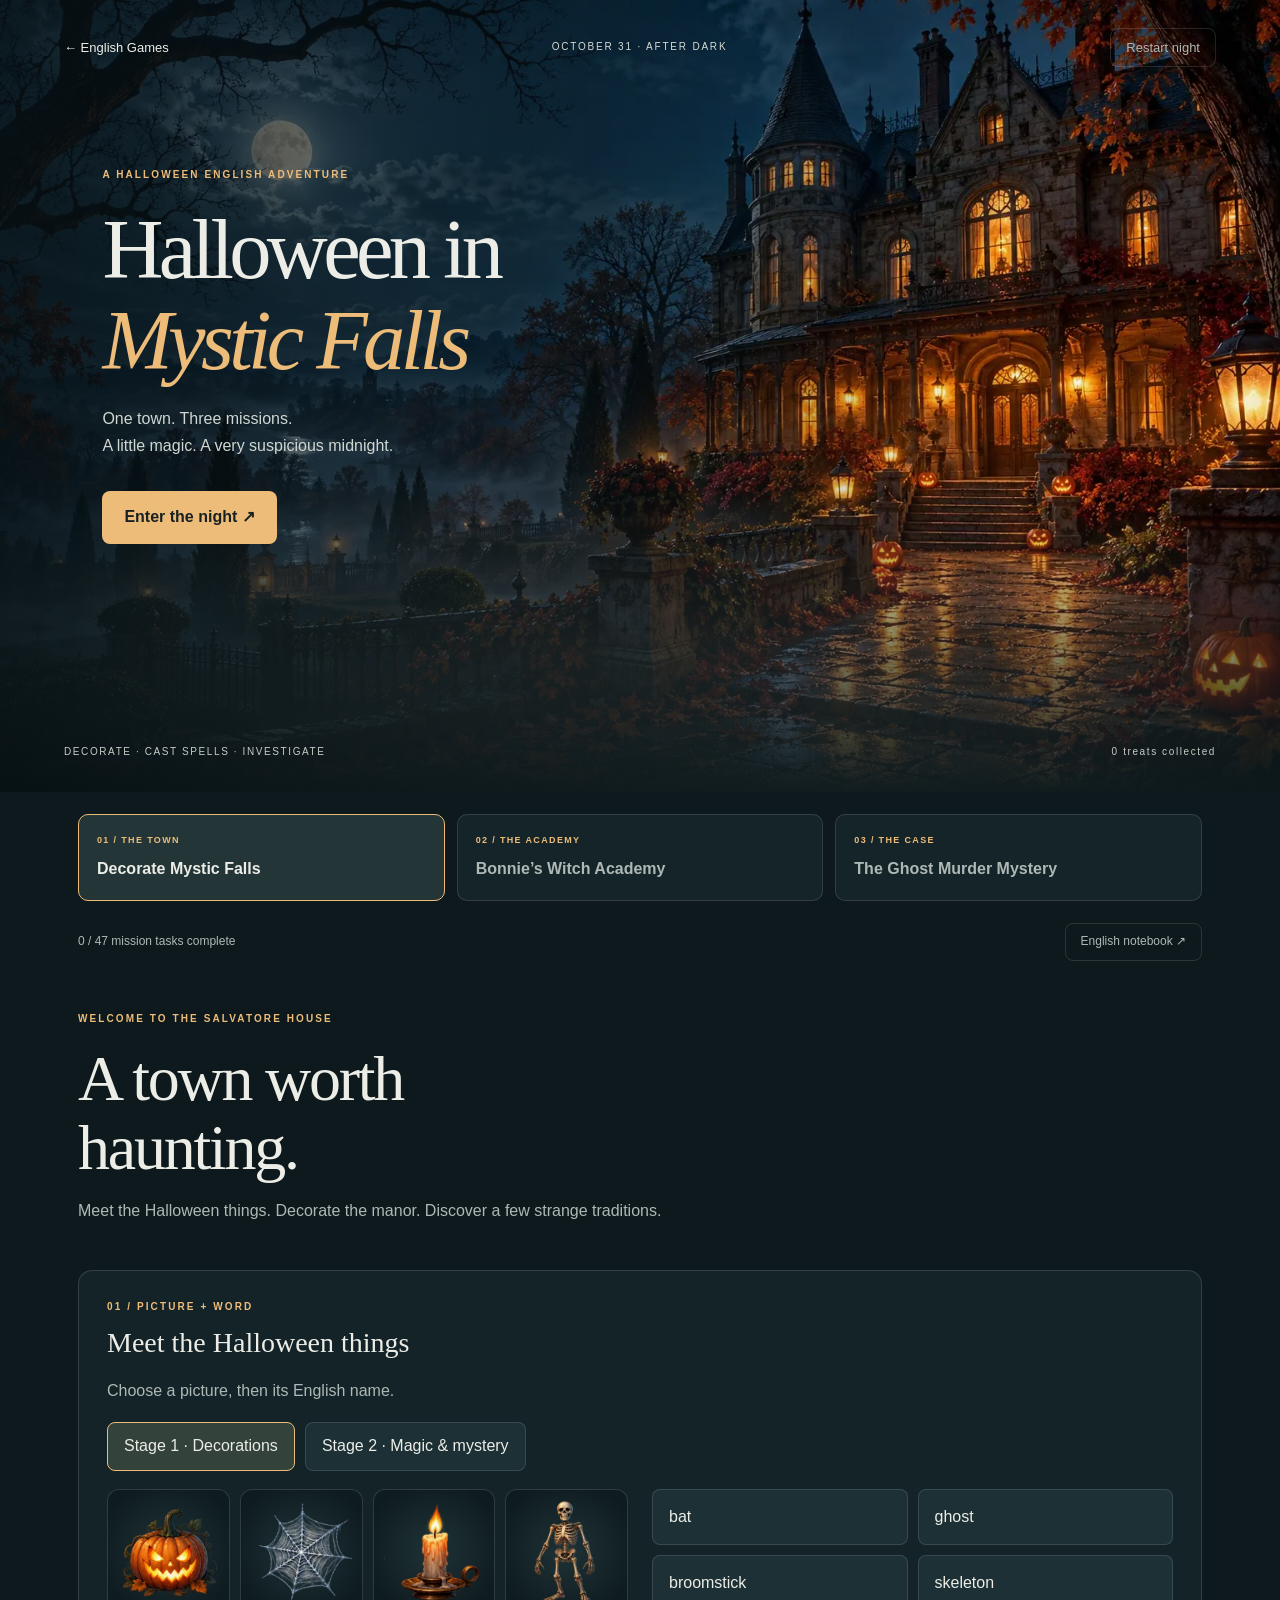
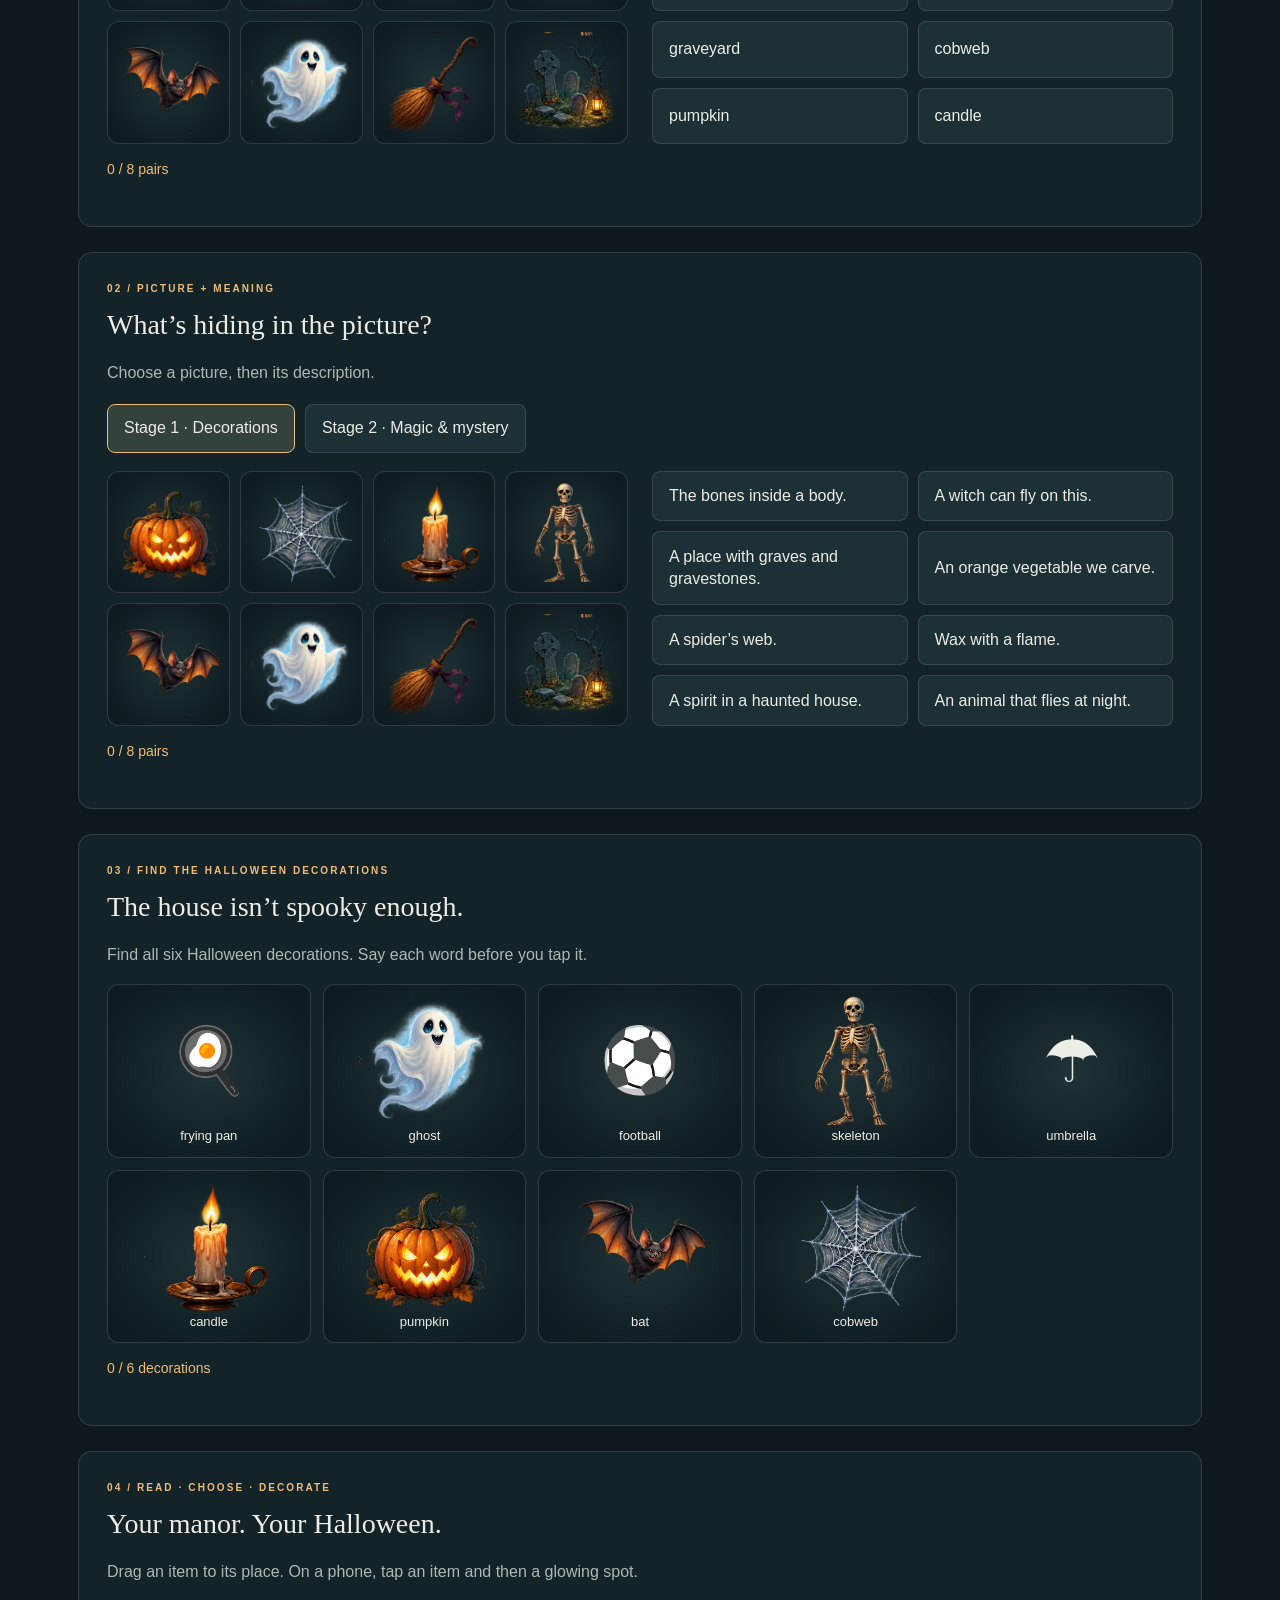
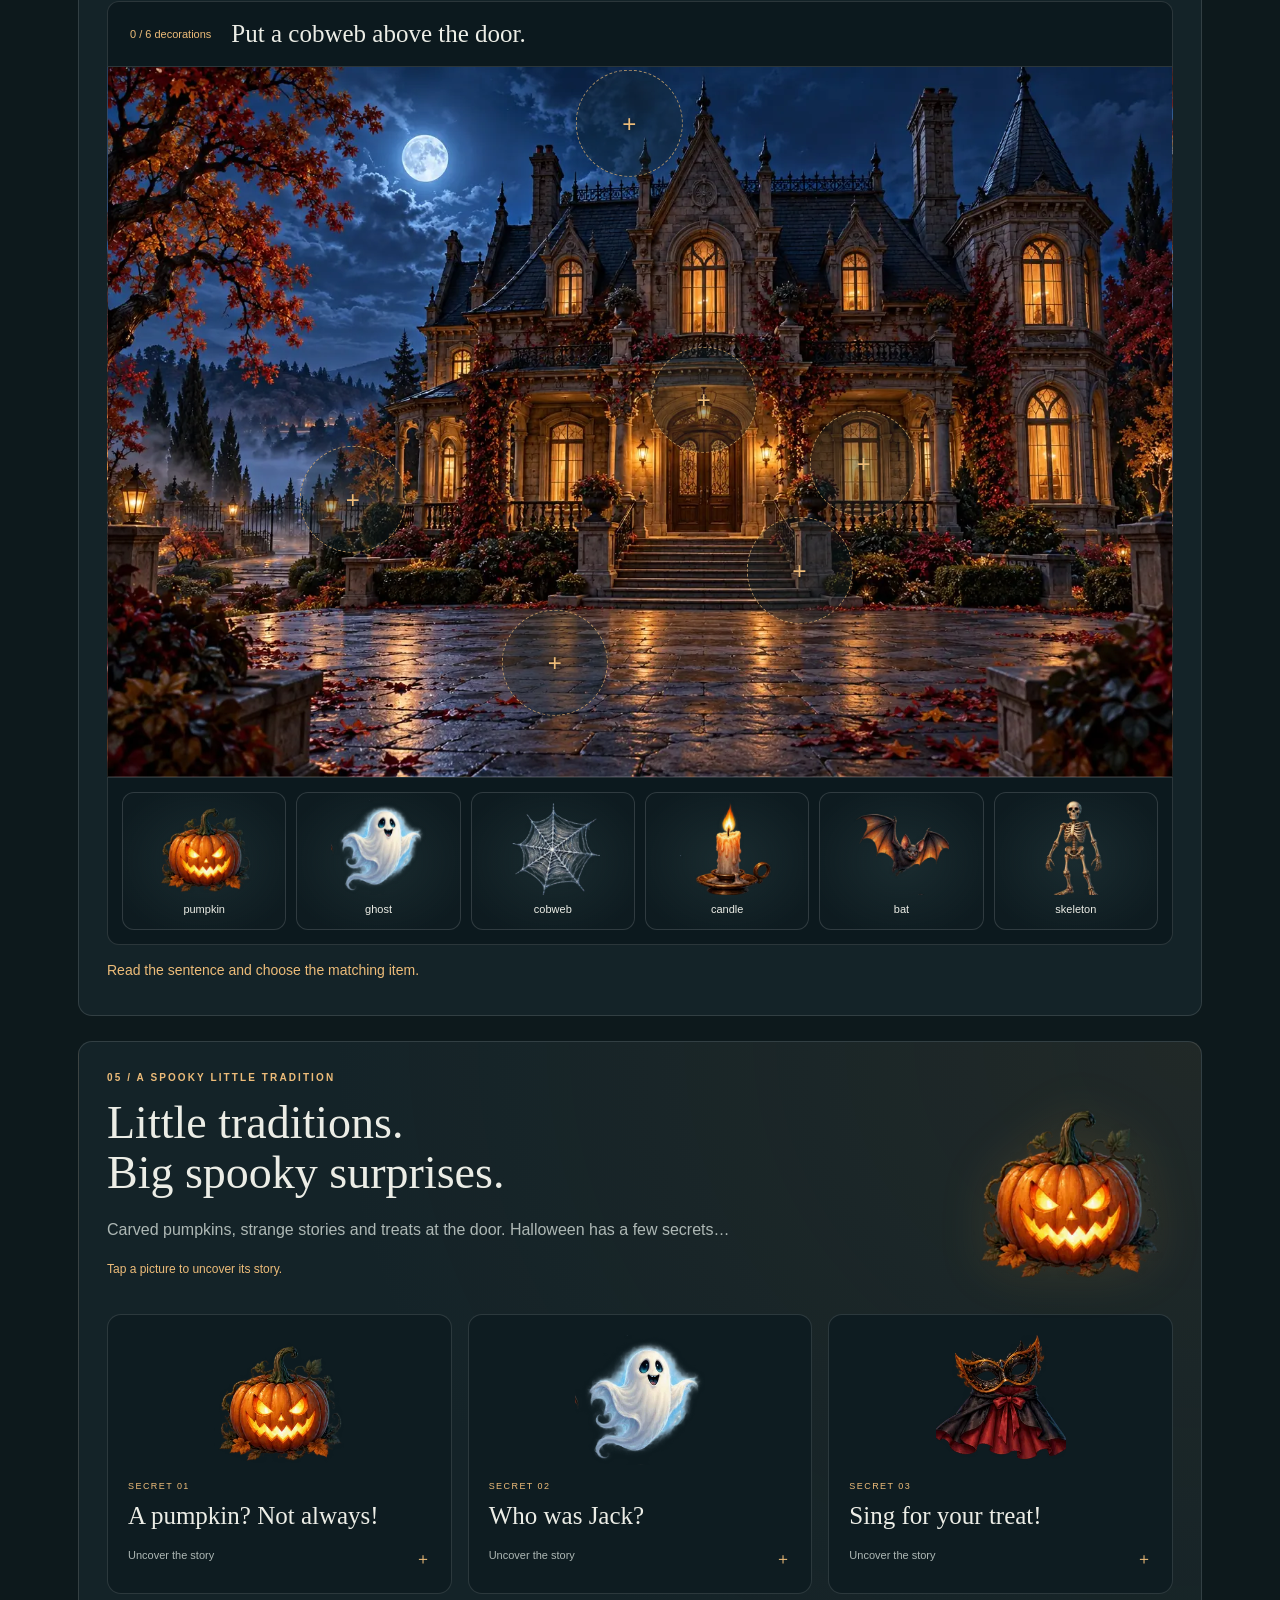
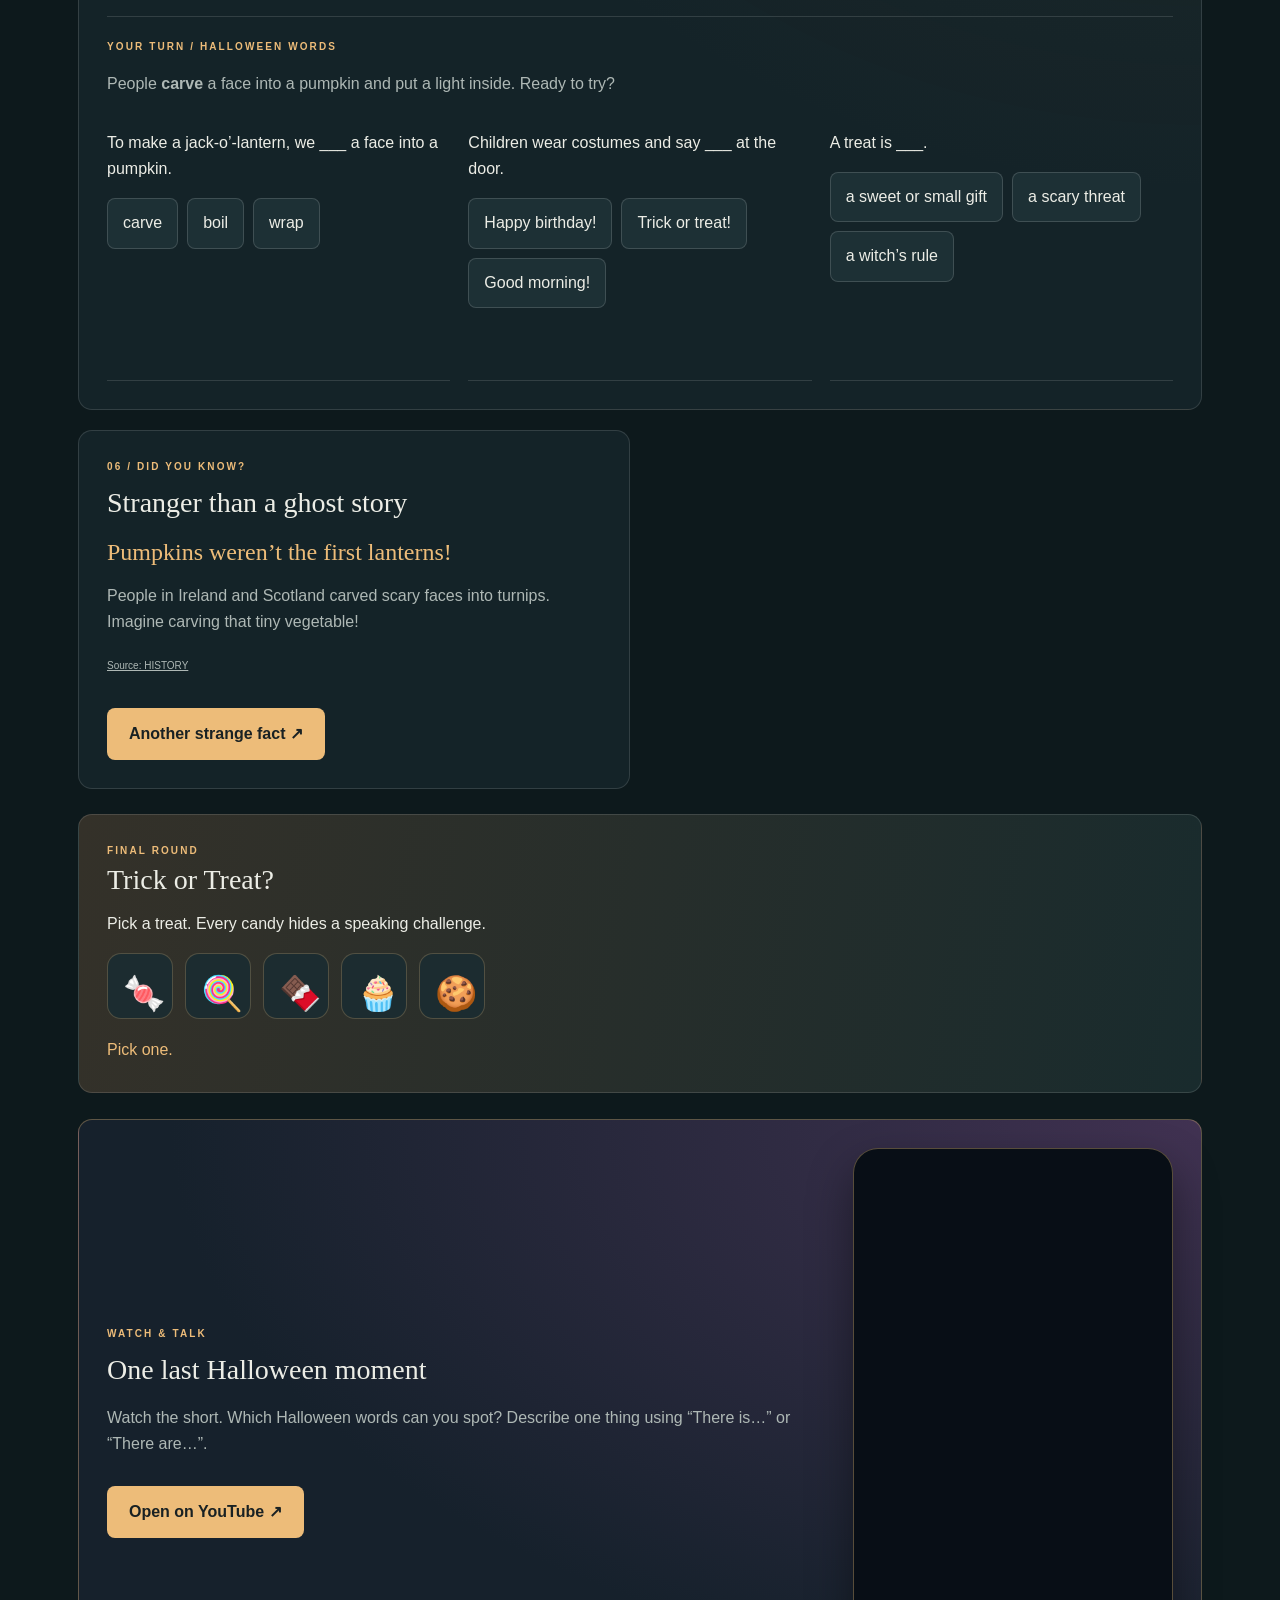
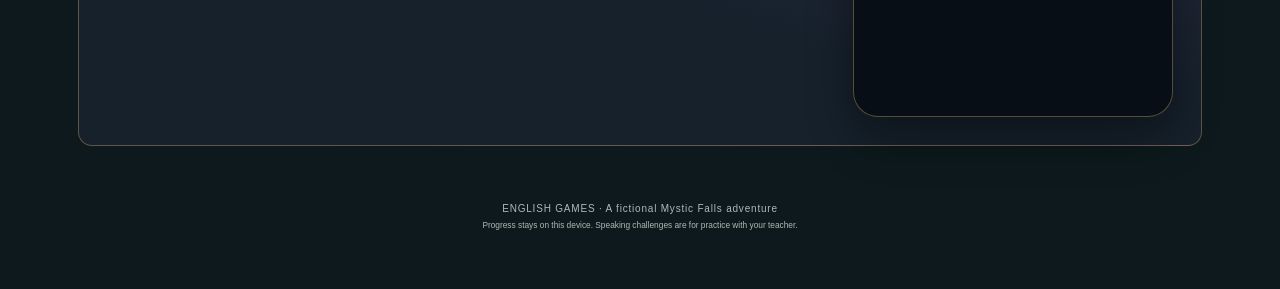
==== commit db26915d: "Replace Arina question builder with illustrated Mystery Box speaking game" ====
--- a/games/halloween-mystic-falls/index.html
+++ b/games/halloween-mystic-falls/index.html
@@ -1,5 +1,5 @@
-<!doctype html><html lang="en"><head><meta charset="utf-8"><meta name="viewport" content="width=device-width,initial-scale=1"><title>Halloween in Mystic Falls • English Games</title><link rel="stylesheet" href="style.css?v=7"></head><body><header class="hero"><div class="fog"></div><div class="top"><a href="../../">← English Games</a><span>OCTOBER 31 · AFTER DARK</span><button id="reset">Restart night</button></div><div class="intro"><p class="eyebrow">A HALLOWEEN ENGLISH ADVENTURE</p><h1>Halloween in<br><em>Mystic Falls</em></h1><p>One town. Three missions.<br>A little magic. A very suspicious midnight.</p><a class="primary" href="#missions">Enter the night ↗</a></div><div class="hero-bottom"><span>DECORATE · CAST SPELLS · INVESTIGATE</span><span id="total">0 treats collected</span></div></header><main id="missions"><nav role="tablist" aria-label="Missions"><button role="tab" id="tab0" aria-controls="panel0" aria-selected="true" data-tab="0"><small>01 / THE TOWN</small>Decorate Mystic Falls</button><button role="tab" id="tab1" aria-controls="panel1" aria-selected="false" data-tab="1" tabindex="-1"><small>02 / THE ACADEMY</small>Bonnie’s Witch Academy</button><button role="tab" id="tab2" aria-controls="panel2" aria-selected="false" data-tab="2" tabindex="-1"><small>03 / THE CASE</small>The Ghost Murder Mystery</button></nav><div class="status"><span id="mission-progress"></span><button id="help">English notebook ↗</button></div><aside id="notebook" hidden><h3>Your English notebook</h3><p><b>There is</b> a pumpkin. <b>There are</b> three candles.</p><p><b>in / on / under / above / next to / between</b> — describe a place.</p><p><b>must</b> = a strong rule · <b>mustn’t</b> = forbidden · <b>have to</b> = necessary · <b>don’t have to</b> = optional.</p><p>Past Simple: <b>Did you see…?</b> / <b>I saw…</b> / <b>I didn’t see…</b><br>With be: <b>Where were you?</b></p><p>pumpkin · carve · costume · cobweb · candle · cauldron · spell · treat · ghost · clue · suspect · alibi</p></aside><section role="tabpanel" id="panel0" aria-labelledby="tab0"><div class="chapter"><p class="eyebrow">WELCOME TO THE SALVATORE HOUSE</p><h2>A town worth<br>haunting.</h2><p>Meet the Halloween things. Decorate the manor. Discover a few strange traditions.</p></div><article class="vocabulary"><div class="label">01 / PICTURE + WORD</div><h3>Meet the Halloween things</h3><p>Choose a picture, then its English name.</p><div class="round-switch" id="word-rounds"></div><div class="match-board"><div id="word-pictures" class="picture-grid"></div><div id="word-targets" class="target-grid"></div></div><p id="word-feedback" class="feedback" aria-live="polite"></p></article><article class="vocabulary space"><div class="label">02 / PICTURE + MEANING</div><h3>What’s hiding in the picture?</h3><p>Choose a picture, then its description.</p><div class="round-switch" id="meaning-rounds"></div><div class="match-board"><div id="meaning-pictures" class="picture-grid"></div><div id="meaning-targets" class="target-grid descriptions"></div></div><p id="meaning-feedback" class="feedback" aria-live="polite"></p></article><article class="space"><div class="label">03 / FIND THE HALLOWEEN DECORATIONS</div><h3>The house isn’t spooky enough.</h3><p>Find all six Halloween decorations. Say each word before you tap it.</p><div id="decoration-hunt" class="hunt-grid"></div><p id="hunt-feedback" class="feedback" aria-live="polite">0 / 6 decorations</p></article><article class="decorator space"><div class="label">04 / READ · CHOOSE · DECORATE</div><h3>Your manor. Your Halloween.</h3><p>Drag an item to its place. On a phone, tap an item and then a glowing spot.</p><div class="mission-strip"><span id="decor-count"></span><p id="decor-sentence"></p><button id="replay-decor">Play again ↻</button></div><div id="decoration-scene" class="decoration-scene" aria-label="Interactive manor decoration scene"></div><div id="item-tray" class="item-tray" aria-label="Choose a decoration"></div><p id="decor-feedback" class="feedback" aria-live="polite">Read the sentence and choose the matching item.</p></article><div class="columns space"><article class="tradition-story" id="spooky-tradition"><div class="label">05 / A SPOOKY LITTLE TRADITION</div><div class="tradition-intro"><div><h3>Little traditions.<br>Big spooky surprises.</h3><p>Carved pumpkins, strange stories and treats at the door. Halloween has a few secrets…</p><p class="tradition-instruction">Tap a picture to uncover its story.</p></div><div class="tradition-hero" role="img" aria-label="A glowing carved Halloween pumpkin"><span class="word-art" style="background-position:0% 0%"></span></div></div><div class="tradition-facts">
+<!doctype html><html lang="en"><head><meta charset="utf-8"><meta name="viewport" content="width=device-width,initial-scale=1"><title>Halloween in Mystic Falls • English Games</title><link rel="stylesheet" href="style.css?v=8"></head><body><header class="hero"><div class="fog"></div><div class="top"><a href="../../">← English Games</a><span>OCTOBER 31 · AFTER DARK</span><button id="reset">Restart night</button></div><div class="intro"><p class="eyebrow">A HALLOWEEN ENGLISH ADVENTURE</p><h1>Halloween in<br><em>Mystic Falls</em></h1><p>One town. Three missions.<br>A little magic. A very suspicious midnight.</p><a class="primary" href="#missions">Enter the night ↗</a></div><div class="hero-bottom"><span>DECORATE · CAST SPELLS · INVESTIGATE</span><span id="total">0 treats collected</span></div></header><main id="missions"><nav role="tablist" aria-label="Missions"><button role="tab" id="tab0" aria-controls="panel0" aria-selected="true" data-tab="0"><small>01 / THE TOWN</small>Decorate Mystic Falls</button><button role="tab" id="tab1" aria-controls="panel1" aria-selected="false" data-tab="1" tabindex="-1"><small>02 / THE ACADEMY</small>Bonnie’s Witch Academy</button><button role="tab" id="tab2" aria-controls="panel2" aria-selected="false" data-tab="2" tabindex="-1"><small>03 / THE CASE</small>The Ghost Murder Mystery</button></nav><div class="status"><span id="mission-progress"></span><button id="help">English notebook ↗</button></div><aside id="notebook" hidden><h3>Your English notebook</h3><p><b>There is</b> a pumpkin. <b>There are</b> three candles.</p><p><b>in / on / under / above / next to / between</b> — describe a place.</p><p><b>must</b> = a strong rule · <b>mustn’t</b> = forbidden · <b>have to</b> = necessary · <b>don’t have to</b> = optional.</p><p>Past Simple: <b>Did you see…?</b> / <b>I saw…</b> / <b>I didn’t see…</b><br>With be: <b>Where were you?</b></p><p>pumpkin · carve · costume · cobweb · candle · cauldron · spell · treat · ghost · clue · suspect · alibi</p></aside><section role="tabpanel" id="panel0" aria-labelledby="tab0"><div class="chapter"><p class="eyebrow">WELCOME TO THE SALVATORE HOUSE</p><h2>A town worth<br>haunting.</h2><p>Meet the Halloween things. Decorate the manor. Discover a few strange traditions.</p></div><article class="vocabulary"><div class="label">01 / PICTURE + WORD</div><h3>Meet the Halloween things</h3><p>Choose a picture, then its English name.</p><div class="round-switch" id="word-rounds"></div><div class="match-board"><div id="word-pictures" class="picture-grid"></div><div id="word-targets" class="target-grid"></div></div><p id="word-feedback" class="feedback" aria-live="polite"></p></article><article class="vocabulary space"><div class="label">02 / PICTURE + MEANING</div><h3>What’s hiding in the picture?</h3><p>Choose a picture, then its description.</p><div class="round-switch" id="meaning-rounds"></div><div class="match-board"><div id="meaning-pictures" class="picture-grid"></div><div id="meaning-targets" class="target-grid descriptions"></div></div><p id="meaning-feedback" class="feedback" aria-live="polite"></p></article><article class="space"><div class="label">03 / FIND THE HALLOWEEN DECORATIONS</div><h3>The house isn’t spooky enough.</h3><p>Find all six Halloween decorations. Say each word before you tap it.</p><div id="decoration-hunt" class="hunt-grid"></div><p id="hunt-feedback" class="feedback" aria-live="polite">0 / 6 decorations</p></article><article class="decorator space"><div class="label">04 / READ · CHOOSE · DECORATE</div><h3>Your manor. Your Halloween.</h3><p>Drag an item to its place. On a phone, tap an item and then a glowing spot.</p><div class="mission-strip"><span id="decor-count"></span><p id="decor-sentence"></p><button id="replay-decor">Play again ↻</button></div><div id="decoration-scene" class="decoration-scene" aria-label="Interactive manor decoration scene"></div><div id="item-tray" class="item-tray" aria-label="Choose a decoration"></div><p id="decor-feedback" class="feedback" aria-live="polite">Read the sentence and choose the matching item.</p></article><div class="columns space"><article class="tradition-story" id="spooky-tradition"><div class="label">05 / A SPOOKY LITTLE TRADITION</div><div class="tradition-intro"><div><h3>Little traditions.<br>Big spooky surprises.</h3><p>Carved pumpkins, strange stories and treats at the door. Halloween has a few secrets…</p><p class="tradition-instruction">Tap a picture to uncover its story.</p></div><div class="tradition-hero" role="img" aria-label="A glowing carved Halloween pumpkin"><span class="word-art" style="background-position:0% 0%"></span></div></div><div class="tradition-facts">
 <details class="tradition-fact"><summary><span class="fact-picture" role="img" aria-label="A carved pumpkin lantern"><span class="word-art" style="background-position:0% 0%"></span></span><span class="fact-number">SECRET 01</span><h4>A pumpkin? Not always!</h4><span class="fact-reveal">Uncover the story <span aria-hidden="true">＋</span></span></summary><div class="fact-story"><p>Before pumpkins, people in Ireland and Scotland carved scary faces into <b>turnips</b>. A little vegetable became a spooky lantern!</p><p class="word-hint">turnip = репа · carve = вырезать</p><p class="fact-talk">Would you rather carve a pumpkin or a turnip?</p><a class="fact-source" href="https://www.history.com/articles/history-of-the-jack-o-lantern-irish-origins" target="_blank" rel="noopener noreferrer">Story source: HISTORY ↗</a></div></details>
 <details class="tradition-fact"><summary><span class="fact-picture" role="img" aria-label="A friendly ghost illustrating the legend of Jack"><span class="word-art" style="background-position:33.333333% 33.333333%"></span></span><span class="fact-number">SECRET 02</span><h4>Who was Jack?</h4><span class="fact-reveal">Uncover the story <span aria-hidden="true">＋</span></span></summary><div class="fact-story"><p>In an Irish <b>legend</b>, a man called Stingy Jack wandered in the dark with a burning coal inside a turnip. “Jack of the Lantern” became <b>jack-o’-lantern</b>.</p><p class="word-hint">legend = легенда · lantern = фонарь</p><p class="fact-talk">Invent a funny name for your own lantern.</p><a class="fact-source" href="https://www.history.com/articles/history-of-the-jack-o-lantern-irish-origins" target="_blank" rel="noopener noreferrer">Legend source: HISTORY ↗</a></div></details>
 <details class="tradition-fact"><summary><span class="fact-picture" role="img" aria-label="A Halloween costume with a mask and cape"><span class="word-art" style="background-position:33.333333% 100%"></span></span><span class="fact-number">SECRET 03</span><h4>Sing for your treat!</h4><span class="fact-reveal">Uncover the story <span aria-hidden="true">＋</span></span></summary><div class="fact-story"><p>In the Scottish tradition of <b>guising</b>, children dressed in costumes and performed songs, jokes or little tricks to earn fruit or nuts. A tiny show at every door!</p><p class="word-hint">costume = костюм · earn = получить за что-то</p><p class="fact-talk">What would you perform to earn a treat?</p><a class="fact-source" href="https://www.scotland.org/inspiration/halloween-traditions" target="_blank" rel="noopener noreferrer">Tradition source: Scotland.org ↗</a></div></details>
-</div><div class="tradition-practice"><div class="label">YOUR TURN / HALLOWEEN WORDS</div><p>People <b>carve</b> a face into a pumpkin and put a light inside. Ready to try?</p><div id="traditions"></div></div></article><article><div class="label">06 / DID YOU KNOW?</div><h3>Stranger than a ghost story</h3><div id="fun-facts"></div><button id="next-fact" class="primary">Another strange fact ↗</button></article></div><div class="treat" id="treat0"></div><article class="video-finale"><div><div class="label">WATCH & TALK</div><h3>One last Halloween moment</h3><p>Watch the short. Which Halloween words can you spot? Describe one thing using “There is…” or “There are…”.</p><a class="primary" href="https://www.youtube.com/shorts/O9wIiGc79tk" target="_blank" rel="noopener noreferrer">Open on YouTube ↗</a></div><div class="short-frame"><iframe src="https://www.youtube-nocookie.com/embed/O9wIiGc79tk" title="One last Halloween moment" loading="lazy" allow="encrypted-media; picture-in-picture" allowfullscreen referrerpolicy="strict-origin-when-cross-origin"></iframe></div></article></section><section role="tabpanel" id="panel1" aria-labelledby="tab1" hidden><div class="chapter"><p class="eyebrow">BONNIE BENNETT INVITES YOU</p><h2>A little magic.<br>A lot of responsibility.</h2><p>“We have to protect the party. Read my recipe carefully — and keep Damon away from the cauldron.”</p></div><div class="academy-lessons"><article><div class="label">01 / THE ACADEMY RULES</div><h3>Bonnie vs. Damon</h3><p>Five little disasters. Help Bonnie finish her rules.</p><div id="rules" class="comic-grid"></div></article><article><div class="label">02 / THE PROTECTION SPELL</div><h3>Follow Bonnie’s recipe</h3><p class="recipe">First, put the herbs in the cauldron.<br>Then, light three candles.<br>Finally, say “Protect this house”.</p><div id="spell" class="choices spell-cards"></div><p class="feedback" id="spell-feedback" aria-live="polite">Select the steps in the correct order.</p><div class="label space">03 / SPELL INGREDIENTS</div><p>Bonnie needs herbs, candles and a crystal. Select all three.</p><div id="ingredients" class="choices"></div><p class="feedback" id="ingredient-feedback" aria-live="polite">0 / 3 ingredients</p></article></div><article class="space question-lab"><div class="label">04 / ARINA ASKS</div><h3>You’re the academy reporter!</h3><p>Bonnie and Damon are waiting for your questions. Build a question, say it aloud, then uncover their answer.</p><div id="academy-questions"></div></article><div class="treat" id="treat1"></div></section><section role="tabpanel" id="panel2" aria-labelledby="tab2" hidden><div class="chapter"><p class="eyebrow">LOCKWOOD MANOR · CASE 1031</p><h2>Who killed<br>the ghost?</h2><p>The Halloween party is a disaster. A ghost vanished, Damon ate the evidence… and somebody is lying. Turn the cards, question the guests and catch the culprit.</p></div><article class="case-intro"><b>CASE FILE / The ghost’s last Halloween</b><p>Only Damon, Stefan, Bonnie and Caroline were in the manor. Only a living person inside the conservatory could destroy the ghost: they had to light a black candle and say the banishing spell. No remote magic, accomplices or secret entrances. All physical records are reliable; a suspect may lie.</p></article><div class="investigation"><article><div class="label">01 / INTERROGATE</div><h3>Everybody looks suspicious.</h3><p>Flip a portrait. Ask the question aloud, then reveal the alibi.</p><div id="suspects" class="case-card-grid"></div><p id="interview" class="feedback" aria-live="polite">No interviews yet.</p></article><article><div class="label">02 / INSPECT THE EVIDENCE</div><h3>Something is hiding here.</h3><p>Turn every clue card. Some finds are useful. Some are just… Damon.</p><div id="clues" class="case-card-grid clues-grid"></div><div id="evidence-log" class="evidence-notebook"></div></article></div><article class="space"><div class="label">03 / THE INTERROGATION DESK</div><h3>Catch a lie with a question.</h3><p>Prepare three questions for your final interview. Read the correct sentences aloud.</p><div id="past"></div></article><article class="space"><div class="label">04 / MAKE AN ACCUSATION</div><h3>Proof, not a lucky guess.</h3><p id="case-gate">Read every alibi, inspect all five clues and complete Detective English to unlock the accusation.</p><form id="accusation"><label>Who destroyed the ghost?<select id="killer" required><option value="">Choose a suspect</option><option>Damon</option><option>Stefan</option><option>Bonnie</option><option>Caroline</option></select></label><label>How did they do it?<select id="method" required><option value="">Choose a method</option><option value="candle">They lit the black candle and said the spell.</option><option value="bottle">They broke a bottle of vervain.</option><option value="candy">They gave the ghost a poisoned treat.</option></select></label><label>Which clue disproves their alibi?<select id="proof" required><option value="">Choose the decisive proof</option><option value="door">The conservatory door record</option><option value="photo">The kitchen recording</option><option value="bell">The academy recording</option></select></label><button class="primary" id="submit-case" disabled>Present your case ↗</button></form><p id="verdict" class="feedback" aria-live="polite">The case is open.</p></article></section><footer>ENGLISH GAMES · A fictional Mystic Falls adventure<br><small>Progress stays on this device. Speaking challenges are for practice with your teacher.</small></footer></main><script src="game.js?v=7"></script><script src="decorate.js?v=7"></script><script src="academy.js?v=7"></script><script src="mystery.js?v=7"></script></body></html>
+</div><div class="tradition-practice"><div class="label">YOUR TURN / HALLOWEEN WORDS</div><p>People <b>carve</b> a face into a pumpkin and put a light inside. Ready to try?</p><div id="traditions"></div></div></article><article><div class="label">06 / DID YOU KNOW?</div><h3>Stranger than a ghost story</h3><div id="fun-facts"></div><button id="next-fact" class="primary">Another strange fact ↗</button></article></div><div class="treat" id="treat0"></div><article class="video-finale"><div><div class="label">WATCH & TALK</div><h3>One last Halloween moment</h3><p>Watch the short. Which Halloween words can you spot? Describe one thing using “There is…” or “There are…”.</p><a class="primary" href="https://www.youtube.com/shorts/O9wIiGc79tk" target="_blank" rel="noopener noreferrer">Open on YouTube ↗</a></div><div class="short-frame"><iframe src="https://www.youtube-nocookie.com/embed/O9wIiGc79tk" title="One last Halloween moment" loading="lazy" allow="encrypted-media; picture-in-picture" allowfullscreen referrerpolicy="strict-origin-when-cross-origin"></iframe></div></article></section><section role="tabpanel" id="panel1" aria-labelledby="tab1" hidden><div class="chapter"><p class="eyebrow">BONNIE BENNETT INVITES YOU</p><h2>A little magic.<br>A lot of responsibility.</h2><p>“We have to protect the party. Read my recipe carefully — and keep Damon away from the cauldron.”</p></div><div class="academy-lessons"><article><div class="label">01 / THE ACADEMY RULES</div><h3>Bonnie vs. Damon</h3><p>Five little disasters. Help Bonnie finish her rules.</p><div id="rules" class="comic-grid"></div></article><article><div class="label">02 / THE PROTECTION SPELL</div><h3>Follow Bonnie’s recipe</h3><p class="recipe">First, put the herbs in the cauldron.<br>Then, light three candles.<br>Finally, say “Protect this house”.</p><div id="spell" class="choices spell-cards"></div><p class="feedback" id="spell-feedback" aria-live="polite">Select the steps in the correct order.</p><div class="label space">03 / SPELL INGREDIENTS</div><p>Bonnie needs herbs, candles and a crystal. Select all three.</p><div id="ingredients" class="choices"></div><p class="feedback" id="ingredient-feedback" aria-live="polite">0 / 3 ingredients</p></article></div><article class="space question-lab"><div class="label">04 / ARINA ASKS</div><h3>What’s in Bonnie’s Mystery Box?</h3><p>Задай Бонни вопросы по-английски. Переверни карточки, чтобы получить подсказки. Затем выбери ответы и открой коробку.</p><div id="academy-questions"></div></article><div class="treat" id="treat1"></div></section><section role="tabpanel" id="panel2" aria-labelledby="tab2" hidden><div class="chapter"><p class="eyebrow">LOCKWOOD MANOR · CASE 1031</p><h2>Who killed<br>the ghost?</h2><p>The Halloween party is a disaster. A ghost vanished, Damon ate the evidence… and somebody is lying. Turn the cards, question the guests and catch the culprit.</p></div><article class="case-intro"><b>CASE FILE / The ghost’s last Halloween</b><p>Only Damon, Stefan, Bonnie and Caroline were in the manor. Only a living person inside the conservatory could destroy the ghost: they had to light a black candle and say the banishing spell. No remote magic, accomplices or secret entrances. All physical records are reliable; a suspect may lie.</p></article><div class="investigation"><article><div class="label">01 / INTERROGATE</div><h3>Everybody looks suspicious.</h3><p>Flip a portrait. Ask the question aloud, then reveal the alibi.</p><div id="suspects" class="case-card-grid"></div><p id="interview" class="feedback" aria-live="polite">No interviews yet.</p></article><article><div class="label">02 / INSPECT THE EVIDENCE</div><h3>Something is hiding here.</h3><p>Turn every clue card. Some finds are useful. Some are just… Damon.</p><div id="clues" class="case-card-grid clues-grid"></div><div id="evidence-log" class="evidence-notebook"></div></article></div><article class="space"><div class="label">03 / THE INTERROGATION DESK</div><h3>Catch a lie with a question.</h3><p>Prepare three questions for your final interview. Read the correct sentences aloud.</p><div id="past"></div></article><article class="space"><div class="label">04 / MAKE AN ACCUSATION</div><h3>Proof, not a lucky guess.</h3><p id="case-gate">Read every alibi, inspect all five clues and complete Detective English to unlock the accusation.</p><form id="accusation"><label>Who destroyed the ghost?<select id="killer" required><option value="">Choose a suspect</option><option>Damon</option><option>Stefan</option><option>Bonnie</option><option>Caroline</option></select></label><label>How did they do it?<select id="method" required><option value="">Choose a method</option><option value="candle">They lit the black candle and said the spell.</option><option value="bottle">They broke a bottle of vervain.</option><option value="candy">They gave the ghost a poisoned treat.</option></select></label><label>Which clue disproves their alibi?<select id="proof" required><option value="">Choose the decisive proof</option><option value="door">The conservatory door record</option><option value="photo">The kitchen recording</option><option value="bell">The academy recording</option></select></label><button class="primary" id="submit-case" disabled>Present your case ↗</button></form><p id="verdict" class="feedback" aria-live="polite">The case is open.</p></article></section><footer>ENGLISH GAMES · A fictional Mystic Falls adventure<br><small>Progress stays on this device. Speaking challenges are for practice with your teacher.</small></footer></main><script src="game.js?v=8"></script><script src="decorate.js?v=8"></script><script src="academy.js?v=8"></script><script src="mystery.js?v=8"></script><script src="mystery-box.js?v=8"></script></body></html>
--- a/games/halloween-mystic-falls/style.css
+++ b/games/halloween-mystic-falls/style.css
@@ -1 +1 @@
-:root{color-scheme:dark;--ink:#ecede6;--muted:#aeb8b5;--gold:#edbc79;--line:#ffffff20;--green:#95cfb1}*{box-sizing:border-box}html{scroll-behavior:smooth}body{margin:0;background:#0d191c;color:var(--ink);font:16px/1.65 -apple-system,BlinkMacSystemFont,Segoe UI,sans-serif}button,a,select{touch-action:manipulation}button,select{font:inherit}button,a{transition:background .2s,transform .2s}button{cursor:pointer}a{color:inherit;text-decoration:none}button:focus-visible,a:focus-visible,select:focus-visible{outline:3px solid var(--gold);outline-offset:4px}.hero{min-height:690px;height:88svh;max-height:950px;position:relative;background:linear-gradient(90deg,#071115db,#07111575 44%,#07111508 75%),linear-gradient(0deg,#0d191c,transparent 35%),url(manor.webp) center/cover;overflow:hidden}.top{position:relative;z-index:2;display:flex;align-items:center;justify-content:space-between;padding:28px 5%;font-size:13px}.top>span{font-size:10px;letter-spacing:.18em;color:#d4dbd6}.top button,#help{background:transparent;color:var(--muted);border:1px solid var(--line);padding:8px 15px;border-radius:8px}.intro{position:relative;z-index:1;margin:8vh 8%;max-width:650px}.eyebrow,.label{font-size:10px;letter-spacing:.21em;font-weight:700;color:var(--gold)}h1,h2,h3{font-family:Georgia,Times New Roman,serif;font-weight:400;line-height:1.08}h1{font-size:clamp(54px,6.6vw,100px);letter-spacing:-.055em;margin:20px 0}h1 em{color:var(--gold);font-weight:400}h2{font-size:clamp(38px,5vw,64px);letter-spacing:-.035em;margin:16px 0}h3{font-size:28px;margin:12px 0 20px}.intro>p:not(.eyebrow){color:#d0d7d2;margin-bottom:32px}.primary{display:inline-block;background:var(--gold);color:#192123;border:0;border-radius:8px;padding:13px 22px;font-weight:650}.primary:hover{background:#ffd39c;transform:translateY(-2px)}.hero-bottom{position:absolute;bottom:32px;left:5%;right:5%;display:flex;justify-content:space-between;font-size:10px;letter-spacing:.16em;color:#c4ccc6}.fog{position:absolute;inset:55% -20% -10%;background:radial-gradient(ellipse,#d5e9dd15,transparent 65%);animation:drift 18s infinite alternate;pointer-events:none}@keyframes drift{to{transform:translate(10%)}}main{max-width:1180px;margin:auto;padding:0 28px}nav{display:grid;grid-template-columns:repeat(3,1fr);gap:12px;padding:22px 0}nav button{background:#152429;color:var(--muted);border:1px solid var(--line);border-radius:10px;padding:18px;text-align:left;font-weight:600}nav small{display:block;color:var(--gold);font-size:9px;letter-spacing:.15em;margin-bottom:8px}nav button[aria-selected=true]{background:#243537;color:var(--ink);border-color:var(--gold)}.status{display:flex;align-items:center;justify-content:space-between;font-size:12px;color:var(--muted)}.chapter{padding:40px 0 30px;max-width:680px}.chapter>p:last-child{color:var(--muted)}.columns{display:grid;grid-template-columns:1fr 1fr;gap:20px}article,aside,.treat{background:#142328;border:1px solid var(--line);border-radius:14px;padding:28px}article p{color:var(--muted)}.choices{display:flex;flex-wrap:wrap;gap:9px}.choices button,.quiz button,.treat button{background:#1d3035;border:1px solid #ffffff26;color:var(--ink);border-radius:8px;padding:11px 15px}.choices button:hover,.quiz button:hover,.treat button:hover{background:#30464a}.choices button.good,.quiz button.good{background:#27463d;border-color:var(--green)}button:disabled{cursor:default;opacity:.55}.quiz{margin-bottom:22px;border-bottom:1px solid var(--line);padding-bottom:18px}.quiz p{color:var(--ink)}.quiz .choices{margin-top:10px}.feedback{min-height:26px;font-size:14px;color:var(--gold)!important}.space{margin-top:25px}.garden{height:210px;position:relative;border-radius:10px;margin-top:20px;background:linear-gradient(0deg,#10212577,#10212555),url(manor.webp) 74% 68%/cover;overflow:hidden}.garden>span{position:absolute;font-size:8px;letter-spacing:.1em;background:#0c1c20da;padding:5px;border-radius:4px}.door{top:55%;left:58%}.table{top:70%;left:25%}.tree{top:25%;left:10%}.garden .placed{color:#ffd7a0;font-size:12px;box-shadow:0 0 20px #e8a84b55}.recipe{border-left:2px solid var(--gold);padding-left:18px}.treat{margin-top:25px;background:linear-gradient(100deg,#343129,#192b2d);display:flex;gap:20px;align-items:center;flex-wrap:wrap}.treat h3{margin:5px 0}.treat .challenge{flex-basis:100%;margin:0;color:var(--gold)}.treat small{color:var(--muted)}.case-intro{margin-bottom:20px;border-left:3px solid var(--gold)}#interview{margin-top:20px}#interview blockquote{margin:15px 0;padding:12px 18px;border-left:2px solid var(--gold);color:#d8dfdb}.evidence{border-bottom:1px solid var(--line);padding:12px 0;font-size:14px}.evidence b{color:var(--gold)}form{display:grid;grid-template-columns:1fr 1fr;gap:16px}label{font-size:12px;color:var(--muted)}select{display:block;width:100%;margin-top:8px;background:#0e1c20;color:var(--ink);border:1px solid var(--line);border-radius:8px;padding:12px;font-size:14px}form button{align-self:end}footer{text-align:center;padding:55px 0;color:var(--muted);font-size:10px;letter-spacing:.08em}footer small{letter-spacing:0}aside{margin-top:18px}@media(max-width:700px){.hero{height:80svh;min-height:580px;background-position:65% center}.intro{margin:10vh 6%}.top{padding:20px 6%}.top>span{display:none}.hero-bottom{font-size:8px;gap:20px}.columns{grid-template-columns:1fr}main{padding:0 16px}nav{gap:7px}nav button{padding:12px 8px;font-size:12px;line-height:1.4}nav small{font-size:8px}.chapter{padding-top:25px}article,.treat,aside{padding:20px}form{grid-template-columns:1fr}.status{gap:12px;font-size:11px}#help{font-size:11px;padding:8px}.treat{gap:12px}}@media(prefers-reduced-motion:reduce){*{scroll-behavior:auto!important;animation:none!important;transition:none!important}}.word-art{display:block;flex-shrink:0;width:100%;aspect-ratio:1;background-image:url(vocabulary.webp);background-size:400% 400%;background-repeat:no-repeat;pointer-events:none}.round-switch{display:flex;gap:10px;margin:18px 0}.round-switch button,.match-target,#replay-decor{border:1px solid var(--line);border-radius:8px;color:var(--ink);background:#1c3035;padding:10px 16px;font:inherit}.round-switch button[aria-pressed=true]{border-color:var(--gold);background:#34423c}.match-board{display:grid;grid-template-columns:1fr 1fr;gap:24px}.picture-grid{display:grid;grid-template-columns:repeat(4,minmax(0,1fr));gap:10px}.target-grid{display:grid;grid-template-columns:repeat(2,minmax(0,1fr));gap:10px}.picture-card,.hunt-card,.tray-item{position:relative;background:radial-gradient(ellipse at center,#42606144,#0e1b20 85%);border:1px solid #ffffff24;border-radius:12px;color:var(--ink);padding:10px;min-width:0}.picture-card{align-self:start}.picture-card.selected,.tray-item.selected{border-color:var(--gold);box-shadow:0 0 0 2px #edbc7933}.matched{border-color:#95cfb160!important;background-color:#25453c!important}.picture-card.matched:after{content:"\2713";position:absolute;right:8px;bottom:5px;color:var(--green);font-weight:700}.match-target{text-align:left;line-height:1.4}.match-target.wrong{border-color:#ef9393;background:#573738}.hunt-grid{display:grid;grid-template-columns:repeat(5,1fr);gap:12px}.hunt-card .word-art{max-width:130px;margin:auto}.hunt-card>span:last-child{display:block;font-size:13px}.decoy-icon{display:grid;place-items:center;height:130px;font-size:64px}.mission-strip{background:#0c191e;border:1px solid var(--line);border-radius:12px 12px 0 0;padding:16px 22px;display:flex;align-items:center;gap:20px}.mission-strip>span{color:var(--gold);font-size:11px;white-space:nowrap}.mission-strip>p{color:var(--ink);font-family:Georgia,serif;font-size:25px;line-height:1.25;margin:0;flex:1}.mission-strip button{font-size:12px;white-space:nowrap}.decoration-scene{position:relative;aspect-ratio:3/2;background:url(decorate-manor.webp) center/100% 100%;border:1px solid var(--line);border-top:0;overflow:hidden}.drop-spot{position:absolute;transform:translate(-50%,-50%);width:10%;aspect-ratio:1;min-width:40px;border:1px dashed #edbc79b0;border-radius:50%;background:#15292e55;color:var(--gold);padding:0;display:grid;place-items:center}.spot-sign{font-size:24px;text-shadow:0 2px 8px #000}.spot-tip{position:absolute;top:100%;left:50%;transform:translate(-50%);font-size:10px;white-space:nowrap;padding:2px 7px;background:#0b181ee8;border-radius:4px;opacity:0;pointer-events:none}.drop-spot:hover .spot-tip,.drop-spot:focus-visible .spot-tip{opacity:1}.drop-spot.drag-over{background:#edbc7940;box-shadow:0 0 24px #edbc79}.drop-spot.filled{border:0;background:none;opacity:1;width:13%;border-radius:0}.drop-spot.filled .spot-sign,.drop-spot.filled .spot-tip{display:none}.drop-spot[data-zone=above-door].filled{width:10%}.drop-spot[data-zone=window].filled{width:8%}.drop-spot[data-zone=front-house].filled{width:14%}.drop-spot[data-zone=above-house].filled{width:15%}.item-tray{display:grid;grid-template-columns:repeat(6,minmax(0,1fr));gap:10px;padding:14px;background:#0c191e;border:1px solid var(--line);border-radius:0 0 12px 12px}.tray-item{padding:7px;cursor:grab}.tray-item:active{cursor:grabbing}.tray-item>span:last-child{font-size:11px}.tray-item .word-art{max-width:95px;margin:auto}.decorator{padding-bottom:16px}.fact-source{font-size:10px;color:var(--muted);text-decoration:underline}#fun-facts{min-height:170px}#fun-facts h4{color:var(--gold);font:24px/1.2 Georgia,serif;margin:16px 0}.candies{display:flex;gap:12px;flex-wrap:wrap}.candies button{font-size:34px;width:66px;height:66px;background:#1c2c30;border:1px solid #edbc7940;border-radius:14px}.candies button:hover{transform:translateY(-4px)}#treat0{display:block}#treat0 .challenge{margin:18px 0 0}.vocabulary{scroll-margin-top:20px}@media(max-width:700px){.match-board{gap:12px;grid-template-columns:1fr}.picture-grid{grid-template-columns:repeat(4,minmax(0,1fr));gap:7px}.target-grid{grid-template-columns:repeat(2,minmax(0,1fr));gap:7px}.picture-card{padding:5px}.round-switch button{font-size:11px;padding:8px}.match-target{padding:11px;font-size:13px;min-height:45px}.hunt-grid{grid-template-columns:repeat(3,1fr);gap:8px}.hunt-card{padding:5px}.decoy-icon{height:90px;font-size:45px}.mission-strip{padding:12px;gap:8px;flex-wrap:wrap}.mission-strip>p{font-size:21px;flex-basis:100%;order:2}.item-tray{grid-template-columns:repeat(3,minmax(0,1fr));padding:10px;gap:8px}.drop-spot{min-width:34px}.spot-sign{font-size:17px}.spot-tip{font-size:8px}.decorator{padding:14px}.tray-item .word-art{max-width:75px}.hunt-card>span:last-child{font-size:11px}.candies{gap:8px}.candies button{width:52px;height:52px;font-size:28px}}.tradition-story{grid-column:1/-1;background:radial-gradient(ellipse at 100% 0,#6b492426,transparent 55%),#142328;scroll-margin-top:24px}.tradition-intro{display:grid;grid-template-columns:1fr 200px;align-items:center;gap:25px}.tradition-intro h3{font-size:clamp(30px,4vw,46px)}.tradition-hero{max-width:190px;filter:drop-shadow(0 0 24px #e8a44324)}.tradition-instruction{font-size:12px;color:var(--gold)!important}.tradition-facts{display:grid;grid-template-columns:repeat(3,minmax(0,1fr));gap:16px;margin:22px 0}.tradition-fact{border:1px solid #ffffff20;border-radius:14px;background:#0e1c21;overflow:hidden;align-self:start}.tradition-fact summary{cursor:pointer;list-style:none;padding:20px;min-height:275px}.tradition-fact summary::-webkit-details-marker{display:none}.tradition-fact summary:focus-visible{outline:3px solid var(--gold);outline-offset:-4px;border-radius:14px}.fact-picture{display:block;width:130px;max-width:100%;margin:0 auto 14px}.fact-number{display:block;color:var(--gold);font-size:9px;letter-spacing:.16em}.tradition-fact h4{font:25px/1.15 Georgia,serif;color:var(--ink);margin:9px 0 15px}.fact-reveal{display:flex;justify-content:space-between;color:var(--muted);font-size:11px}.fact-reveal>span{color:var(--gold);font-size:16px}.tradition-fact[open]{border-color:#edbc7966}.tradition-fact[open] .fact-reveal>span{transform:rotate(45deg)}.fact-story{border-top:1px solid var(--line);padding:0 20px 20px;font-size:14px;line-height:1.65}.fact-story b{color:var(--gold)}.fact-story .word-hint{font-size:11px;color:var(--muted)}.fact-story .fact-talk{border-left:2px solid var(--gold);padding-left:12px;color:var(--ink)}.tradition-practice{border-top:1px solid var(--line);padding-top:22px}.tradition-practice #traditions{display:grid;grid-template-columns:repeat(3,minmax(0,1fr));gap:18px}.tradition-practice .quiz{margin-bottom:0}@media(max-width:700px){.tradition-intro{grid-template-columns:1fr 105px;gap:10px}.tradition-intro h3{font-size:29px}.tradition-intro p{font-size:13px}.tradition-facts{grid-template-columns:1fr;gap:12px}.tradition-fact summary{min-height:150px;display:grid;grid-template-columns:95px 1fr;column-gap:16px;align-content:center;padding:16px}.fact-picture{grid-row:1/4;width:95px;margin:0}.tradition-fact h4{font-size:23px}.fact-story{padding:0 16px 16px}.tradition-practice #traditions{grid-template-columns:1fr}.tradition-practice .quiz{padding-bottom:10px}}.academy-lessons{display:grid;gap:24px}.comic-grid{display:grid;grid-template-columns:repeat(2,minmax(0,1fr));gap:22px}.comic-panel{overflow:hidden;border:1px solid #b5946655;border-radius:22px;background:#101c28}.comic-scene{position:relative;padding-top:210px}.comic-art{display:block;width:100%;aspect-ratio:4/3;background-image:url(academy-comics.webp);background-size:200% 400%;background-repeat:no-repeat}.comic-dialogue{position:absolute;top:14px;left:14px;right:14px;display:grid;gap:12px}.speech{position:relative;margin:0!important;padding:11px 15px;border-radius:18px;color:#202437;background:#fff5dc;font-size:15px;line-height:1.4;box-shadow:0 5px 18px #0003;max-width:91%}.speech b{display:block;font-size:10px;text-transform:uppercase;letter-spacing:1px;color:#79542b;margin-bottom:3px}.speech span{display:block}.speech:after{content:"";position:absolute;bottom:-8px;left:22px;border-width:9px 10px 0 0;border-style:solid;border-color:#fff5dc transparent transparent transparent}.speech.bonnie{justify-self:end;background:#e4d7fa}.speech.bonnie:after{left:auto;right:22px;border-color:#e4d7fa transparent transparent transparent}.comic-panel>.choices,.comic-panel>.feedback{margin:14px!important}.comic-panel:last-child{grid-column:1/-1;max-width:620px;width:100%;justify-self:center}.spell-cards{display:grid;grid-template-columns:repeat(3,minmax(0,1fr));gap:15px}.spell-card{padding:0!important;overflow:hidden;display:flex;flex-direction:column;border-radius:18px!important;text-align:left}.spell-card>span:last-child{padding:16px;line-height:1.5}.spell-card .comic-art{flex:none}.spell-card:disabled{opacity:1}.spell-card.good{box-shadow:0 0 0 2px #6fcbb0}.video-finale{margin-top:26px;display:grid;grid-template-columns:1fr minmax(220px,320px);gap:32px;align-items:center;background:radial-gradient(ellipse at top right,#413252,#16212c 65%);border:1px solid #c9a36d66}.short-frame{padding:9px;border:1px solid #d0ad7166;border-radius:25px;background:#080e16;box-shadow:0 20px 45px #0006;aspect-ratio:9/16;width:100%;max-width:320px;justify-self:center}.short-frame iframe{display:block;width:100%;height:100%;border:0;border-radius:17px}.video-finale .primary{display:inline-block;margin-top:12px}@media(max-width:700px){.comic-grid{grid-template-columns:1fr}.comic-panel:last-child{max-width:none}.comic-scene{padding-top:220px}.spell-cards{grid-template-columns:1fr}.spell-card{display:grid;grid-template-columns:130px 1fr;align-items:center}.video-finale{grid-template-columns:1fr;gap:20px}.short-frame{max-width:280px}.speech{font-size:14px}}.investigation{display:grid;gap:26px}.case-card-grid{display:grid;grid-template-columns:repeat(4,minmax(0,1fr));gap:17px}.clues-grid{grid-template-columns:repeat(3,minmax(0,1fr))}.flip-card{min-width:0;perspective:1000px}.flip-toggle{width:100%;padding:0!important;overflow:hidden;border-radius:19px!important;text-align:left;background:#14232c!important;border-color:#a78b6355!important;white-space:normal}.card-front,.card-back{display:flex;flex-direction:column}.card-front strong,.card-front small{padding:12px 15px}.card-front small{padding-top:0;color:#d1b680}.case-art{display:block;width:100%;aspect-ratio:1;background-image:url(mystery-comics.webp);background-size:300% 300%;background-repeat:no-repeat}.card-back{min-height:310px;justify-content:center;padding:22px;gap:18px;background:radial-gradient(ellipse at top,#293848,#101b28);line-height:1.6;color:#eee8d8;font-size:15px}.card-back strong{color:#e3bb7e;font-size:19px}.is-open .card-back{animation:cardReveal .3s ease}.reveal-answer{margin-top:9px;width:100%;font-size:13px}.suspect-story{display:grid;gap:14px;margin-top:15px}.suspect-story .speech{max-width:100%}.evidence-notebook{margin-top:24px}.evidence summary{cursor:pointer;color:#dfbd87}.question-comic{display:grid;grid-template-columns:minmax(240px,1fr) 1.25fr;gap:28px;margin-top:22px}.question-scene{position:relative;align-self:start;border-radius:22px;overflow:hidden;background:#10202c;padding-top:120px}.question-scene>.speech{position:absolute;top:16px;left:16px;right:16px}.question-desk{min-width:0}.built-question{min-height:72px;padding:20px;border:1px dashed #c09b62;border-radius:16px;background:#0f1a24;color:#f4dbae;font-size:21px;line-height:1.5}.word-bank{margin-bottom:20px}.question-reply{margin:16px 0}.question-reply .speech{max-width:100%}[hidden]{display:none!important}@keyframes cardReveal{0%{opacity:0;transform:rotateY(-16deg)}to{opacity:1;transform:rotateY(0)}}@media(max-width:900px){.case-card-grid,.clues-grid{grid-template-columns:repeat(2,minmax(0,1fr))}.question-comic{grid-template-columns:1fr}.question-scene{max-width:440px;width:100%;justify-self:center}}@media(max-width:460px){.case-card-grid{grid-template-columns:1fr}.card-front{display:grid;grid-template-columns:130px 1fr;align-items:center}.card-front .case-art{grid-row:1/3}.card-front strong,.card-front small{padding:10px}.card-back{min-height:240px}.built-question{font-size:18px}.question-scene{padding-top:150px}}@media(prefers-reduced-motion:reduce){.is-open .card-back{animation:none}}
+:root{color-scheme:dark;--ink:#ecede6;--muted:#aeb8b5;--gold:#edbc79;--line:#ffffff20;--green:#95cfb1}*{box-sizing:border-box}html{scroll-behavior:smooth}body{margin:0;background:#0d191c;color:var(--ink);font:16px/1.65 -apple-system,BlinkMacSystemFont,Segoe UI,sans-serif}button,a,select{touch-action:manipulation}button,select{font:inherit}button,a{transition:background .2s,transform .2s}button{cursor:pointer}a{color:inherit;text-decoration:none}button:focus-visible,a:focus-visible,select:focus-visible{outline:3px solid var(--gold);outline-offset:4px}.hero{min-height:690px;height:88svh;max-height:950px;position:relative;background:linear-gradient(90deg,#071115db,#07111575 44%,#07111508 75%),linear-gradient(0deg,#0d191c,transparent 35%),url(manor.webp) center/cover;overflow:hidden}.top{position:relative;z-index:2;display:flex;align-items:center;justify-content:space-between;padding:28px 5%;font-size:13px}.top>span{font-size:10px;letter-spacing:.18em;color:#d4dbd6}.top button,#help{background:transparent;color:var(--muted);border:1px solid var(--line);padding:8px 15px;border-radius:8px}.intro{position:relative;z-index:1;margin:8vh 8%;max-width:650px}.eyebrow,.label{font-size:10px;letter-spacing:.21em;font-weight:700;color:var(--gold)}h1,h2,h3{font-family:Georgia,Times New Roman,serif;font-weight:400;line-height:1.08}h1{font-size:clamp(54px,6.6vw,100px);letter-spacing:-.055em;margin:20px 0}h1 em{color:var(--gold);font-weight:400}h2{font-size:clamp(38px,5vw,64px);letter-spacing:-.035em;margin:16px 0}h3{font-size:28px;margin:12px 0 20px}.intro>p:not(.eyebrow){color:#d0d7d2;margin-bottom:32px}.primary{display:inline-block;background:var(--gold);color:#192123;border:0;border-radius:8px;padding:13px 22px;font-weight:650}.primary:hover{background:#ffd39c;transform:translateY(-2px)}.hero-bottom{position:absolute;bottom:32px;left:5%;right:5%;display:flex;justify-content:space-between;font-size:10px;letter-spacing:.16em;color:#c4ccc6}.fog{position:absolute;inset:55% -20% -10%;background:radial-gradient(ellipse,#d5e9dd15,transparent 65%);animation:drift 18s infinite alternate;pointer-events:none}@keyframes drift{to{transform:translate(10%)}}main{max-width:1180px;margin:auto;padding:0 28px}nav{display:grid;grid-template-columns:repeat(3,1fr);gap:12px;padding:22px 0}nav button{background:#152429;color:var(--muted);border:1px solid var(--line);border-radius:10px;padding:18px;text-align:left;font-weight:600}nav small{display:block;color:var(--gold);font-size:9px;letter-spacing:.15em;margin-bottom:8px}nav button[aria-selected=true]{background:#243537;color:var(--ink);border-color:var(--gold)}.status{display:flex;align-items:center;justify-content:space-between;font-size:12px;color:var(--muted)}.chapter{padding:40px 0 30px;max-width:680px}.chapter>p:last-child{color:var(--muted)}.columns{display:grid;grid-template-columns:1fr 1fr;gap:20px}article,aside,.treat{background:#142328;border:1px solid var(--line);border-radius:14px;padding:28px}article p{color:var(--muted)}.choices{display:flex;flex-wrap:wrap;gap:9px}.choices button,.quiz button,.treat button{background:#1d3035;border:1px solid #ffffff26;color:var(--ink);border-radius:8px;padding:11px 15px}.choices button:hover,.quiz button:hover,.treat button:hover{background:#30464a}.choices button.good,.quiz button.good{background:#27463d;border-color:var(--green)}button:disabled{cursor:default;opacity:.55}.quiz{margin-bottom:22px;border-bottom:1px solid var(--line);padding-bottom:18px}.quiz p{color:var(--ink)}.quiz .choices{margin-top:10px}.feedback{min-height:26px;font-size:14px;color:var(--gold)!important}.space{margin-top:25px}.garden{height:210px;position:relative;border-radius:10px;margin-top:20px;background:linear-gradient(0deg,#10212577,#10212555),url(manor.webp) 74% 68%/cover;overflow:hidden}.garden>span{position:absolute;font-size:8px;letter-spacing:.1em;background:#0c1c20da;padding:5px;border-radius:4px}.door{top:55%;left:58%}.table{top:70%;left:25%}.tree{top:25%;left:10%}.garden .placed{color:#ffd7a0;font-size:12px;box-shadow:0 0 20px #e8a84b55}.recipe{border-left:2px solid var(--gold);padding-left:18px}.treat{margin-top:25px;background:linear-gradient(100deg,#343129,#192b2d);display:flex;gap:20px;align-items:center;flex-wrap:wrap}.treat h3{margin:5px 0}.treat .challenge{flex-basis:100%;margin:0;color:var(--gold)}.treat small{color:var(--muted)}.case-intro{margin-bottom:20px;border-left:3px solid var(--gold)}#interview{margin-top:20px}#interview blockquote{margin:15px 0;padding:12px 18px;border-left:2px solid var(--gold);color:#d8dfdb}.evidence{border-bottom:1px solid var(--line);padding:12px 0;font-size:14px}.evidence b{color:var(--gold)}form{display:grid;grid-template-columns:1fr 1fr;gap:16px}label{font-size:12px;color:var(--muted)}select{display:block;width:100%;margin-top:8px;background:#0e1c20;color:var(--ink);border:1px solid var(--line);border-radius:8px;padding:12px;font-size:14px}form button{align-self:end}footer{text-align:center;padding:55px 0;color:var(--muted);font-size:10px;letter-spacing:.08em}footer small{letter-spacing:0}aside{margin-top:18px}@media(max-width:700px){.hero{height:80svh;min-height:580px;background-position:65% center}.intro{margin:10vh 6%}.top{padding:20px 6%}.top>span{display:none}.hero-bottom{font-size:8px;gap:20px}.columns{grid-template-columns:1fr}main{padding:0 16px}nav{gap:7px}nav button{padding:12px 8px;font-size:12px;line-height:1.4}nav small{font-size:8px}.chapter{padding-top:25px}article,.treat,aside{padding:20px}form{grid-template-columns:1fr}.status{gap:12px;font-size:11px}#help{font-size:11px;padding:8px}.treat{gap:12px}}@media(prefers-reduced-motion:reduce){*{scroll-behavior:auto!important;animation:none!important;transition:none!important}}.word-art{display:block;flex-shrink:0;width:100%;aspect-ratio:1;background-image:url(vocabulary.webp);background-size:400% 400%;background-repeat:no-repeat;pointer-events:none}.round-switch{display:flex;gap:10px;margin:18px 0}.round-switch button,.match-target,#replay-decor{border:1px solid var(--line);border-radius:8px;color:var(--ink);background:#1c3035;padding:10px 16px;font:inherit}.round-switch button[aria-pressed=true]{border-color:var(--gold);background:#34423c}.match-board{display:grid;grid-template-columns:1fr 1fr;gap:24px}.picture-grid{display:grid;grid-template-columns:repeat(4,minmax(0,1fr));gap:10px}.target-grid{display:grid;grid-template-columns:repeat(2,minmax(0,1fr));gap:10px}.picture-card,.hunt-card,.tray-item{position:relative;background:radial-gradient(ellipse at center,#42606144,#0e1b20 85%);border:1px solid #ffffff24;border-radius:12px;color:var(--ink);padding:10px;min-width:0}.picture-card{align-self:start}.picture-card.selected,.tray-item.selected{border-color:var(--gold);box-shadow:0 0 0 2px #edbc7933}.matched{border-color:#95cfb160!important;background-color:#25453c!important}.picture-card.matched:after{content:"\2713";position:absolute;right:8px;bottom:5px;color:var(--green);font-weight:700}.match-target{text-align:left;line-height:1.4}.match-target.wrong{border-color:#ef9393;background:#573738}.hunt-grid{display:grid;grid-template-columns:repeat(5,1fr);gap:12px}.hunt-card .word-art{max-width:130px;margin:auto}.hunt-card>span:last-child{display:block;font-size:13px}.decoy-icon{display:grid;place-items:center;height:130px;font-size:64px}.mission-strip{background:#0c191e;border:1px solid var(--line);border-radius:12px 12px 0 0;padding:16px 22px;display:flex;align-items:center;gap:20px}.mission-strip>span{color:var(--gold);font-size:11px;white-space:nowrap}.mission-strip>p{color:var(--ink);font-family:Georgia,serif;font-size:25px;line-height:1.25;margin:0;flex:1}.mission-strip button{font-size:12px;white-space:nowrap}.decoration-scene{position:relative;aspect-ratio:3/2;background:url(decorate-manor.webp) center/100% 100%;border:1px solid var(--line);border-top:0;overflow:hidden}.drop-spot{position:absolute;transform:translate(-50%,-50%);width:10%;aspect-ratio:1;min-width:40px;border:1px dashed #edbc79b0;border-radius:50%;background:#15292e55;color:var(--gold);padding:0;display:grid;place-items:center}.spot-sign{font-size:24px;text-shadow:0 2px 8px #000}.spot-tip{position:absolute;top:100%;left:50%;transform:translate(-50%);font-size:10px;white-space:nowrap;padding:2px 7px;background:#0b181ee8;border-radius:4px;opacity:0;pointer-events:none}.drop-spot:hover .spot-tip,.drop-spot:focus-visible .spot-tip{opacity:1}.drop-spot.drag-over{background:#edbc7940;box-shadow:0 0 24px #edbc79}.drop-spot.filled{border:0;background:none;opacity:1;width:13%;border-radius:0}.drop-spot.filled .spot-sign,.drop-spot.filled .spot-tip{display:none}.drop-spot[data-zone=above-door].filled{width:10%}.drop-spot[data-zone=window].filled{width:8%}.drop-spot[data-zone=front-house].filled{width:14%}.drop-spot[data-zone=above-house].filled{width:15%}.item-tray{display:grid;grid-template-columns:repeat(6,minmax(0,1fr));gap:10px;padding:14px;background:#0c191e;border:1px solid var(--line);border-radius:0 0 12px 12px}.tray-item{padding:7px;cursor:grab}.tray-item:active{cursor:grabbing}.tray-item>span:last-child{font-size:11px}.tray-item .word-art{max-width:95px;margin:auto}.decorator{padding-bottom:16px}.fact-source{font-size:10px;color:var(--muted);text-decoration:underline}#fun-facts{min-height:170px}#fun-facts h4{color:var(--gold);font:24px/1.2 Georgia,serif;margin:16px 0}.candies{display:flex;gap:12px;flex-wrap:wrap}.candies button{font-size:34px;width:66px;height:66px;background:#1c2c30;border:1px solid #edbc7940;border-radius:14px}.candies button:hover{transform:translateY(-4px)}#treat0{display:block}#treat0 .challenge{margin:18px 0 0}.vocabulary{scroll-margin-top:20px}@media(max-width:700px){.match-board{gap:12px;grid-template-columns:1fr}.picture-grid{grid-template-columns:repeat(4,minmax(0,1fr));gap:7px}.target-grid{grid-template-columns:repeat(2,minmax(0,1fr));gap:7px}.picture-card{padding:5px}.round-switch button{font-size:11px;padding:8px}.match-target{padding:11px;font-size:13px;min-height:45px}.hunt-grid{grid-template-columns:repeat(3,1fr);gap:8px}.hunt-card{padding:5px}.decoy-icon{height:90px;font-size:45px}.mission-strip{padding:12px;gap:8px;flex-wrap:wrap}.mission-strip>p{font-size:21px;flex-basis:100%;order:2}.item-tray{grid-template-columns:repeat(3,minmax(0,1fr));padding:10px;gap:8px}.drop-spot{min-width:34px}.spot-sign{font-size:17px}.spot-tip{font-size:8px}.decorator{padding:14px}.tray-item .word-art{max-width:75px}.hunt-card>span:last-child{font-size:11px}.candies{gap:8px}.candies button{width:52px;height:52px;font-size:28px}}.tradition-story{grid-column:1/-1;background:radial-gradient(ellipse at 100% 0,#6b492426,transparent 55%),#142328;scroll-margin-top:24px}.tradition-intro{display:grid;grid-template-columns:1fr 200px;align-items:center;gap:25px}.tradition-intro h3{font-size:clamp(30px,4vw,46px)}.tradition-hero{max-width:190px;filter:drop-shadow(0 0 24px #e8a44324)}.tradition-instruction{font-size:12px;color:var(--gold)!important}.tradition-facts{display:grid;grid-template-columns:repeat(3,minmax(0,1fr));gap:16px;margin:22px 0}.tradition-fact{border:1px solid #ffffff20;border-radius:14px;background:#0e1c21;overflow:hidden;align-self:start}.tradition-fact summary{cursor:pointer;list-style:none;padding:20px;min-height:275px}.tradition-fact summary::-webkit-details-marker{display:none}.tradition-fact summary:focus-visible{outline:3px solid var(--gold);outline-offset:-4px;border-radius:14px}.fact-picture{display:block;width:130px;max-width:100%;margin:0 auto 14px}.fact-number{display:block;color:var(--gold);font-size:9px;letter-spacing:.16em}.tradition-fact h4{font:25px/1.15 Georgia,serif;color:var(--ink);margin:9px 0 15px}.fact-reveal{display:flex;justify-content:space-between;color:var(--muted);font-size:11px}.fact-reveal>span{color:var(--gold);font-size:16px}.tradition-fact[open]{border-color:#edbc7966}.tradition-fact[open] .fact-reveal>span{transform:rotate(45deg)}.fact-story{border-top:1px solid var(--line);padding:0 20px 20px;font-size:14px;line-height:1.65}.fact-story b{color:var(--gold)}.fact-story .word-hint{font-size:11px;color:var(--muted)}.fact-story .fact-talk{border-left:2px solid var(--gold);padding-left:12px;color:var(--ink)}.tradition-practice{border-top:1px solid var(--line);padding-top:22px}.tradition-practice #traditions{display:grid;grid-template-columns:repeat(3,minmax(0,1fr));gap:18px}.tradition-practice .quiz{margin-bottom:0}@media(max-width:700px){.tradition-intro{grid-template-columns:1fr 105px;gap:10px}.tradition-intro h3{font-size:29px}.tradition-intro p{font-size:13px}.tradition-facts{grid-template-columns:1fr;gap:12px}.tradition-fact summary{min-height:150px;display:grid;grid-template-columns:95px 1fr;column-gap:16px;align-content:center;padding:16px}.fact-picture{grid-row:1/4;width:95px;margin:0}.tradition-fact h4{font-size:23px}.fact-story{padding:0 16px 16px}.tradition-practice #traditions{grid-template-columns:1fr}.tradition-practice .quiz{padding-bottom:10px}}.academy-lessons{display:grid;gap:24px}.comic-grid{display:grid;grid-template-columns:repeat(2,minmax(0,1fr));gap:22px}.comic-panel{overflow:hidden;border:1px solid #b5946655;border-radius:22px;background:#101c28}.comic-scene{position:relative;padding-top:210px}.comic-art{display:block;width:100%;aspect-ratio:4/3;background-image:url(academy-comics.webp);background-size:200% 400%;background-repeat:no-repeat}.comic-dialogue{position:absolute;top:14px;left:14px;right:14px;display:grid;gap:12px}.speech{position:relative;margin:0!important;padding:11px 15px;border-radius:18px;color:#202437;background:#fff5dc;font-size:15px;line-height:1.4;box-shadow:0 5px 18px #0003;max-width:91%}.speech b{display:block;font-size:10px;text-transform:uppercase;letter-spacing:1px;color:#79542b;margin-bottom:3px}.speech span{display:block}.speech:after{content:"";position:absolute;bottom:-8px;left:22px;border-width:9px 10px 0 0;border-style:solid;border-color:#fff5dc transparent transparent transparent}.speech.bonnie{justify-self:end;background:#e4d7fa}.speech.bonnie:after{left:auto;right:22px;border-color:#e4d7fa transparent transparent transparent}.comic-panel>.choices,.comic-panel>.feedback{margin:14px!important}.comic-panel:last-child{grid-column:1/-1;max-width:620px;width:100%;justify-self:center}.spell-cards{display:grid;grid-template-columns:repeat(3,minmax(0,1fr));gap:15px}.spell-card{padding:0!important;overflow:hidden;display:flex;flex-direction:column;border-radius:18px!important;text-align:left}.spell-card>span:last-child{padding:16px;line-height:1.5}.spell-card .comic-art{flex:none}.spell-card:disabled{opacity:1}.spell-card.good{box-shadow:0 0 0 2px #6fcbb0}.video-finale{margin-top:26px;display:grid;grid-template-columns:1fr minmax(220px,320px);gap:32px;align-items:center;background:radial-gradient(ellipse at top right,#413252,#16212c 65%);border:1px solid #c9a36d66}.short-frame{padding:9px;border:1px solid #d0ad7166;border-radius:25px;background:#080e16;box-shadow:0 20px 45px #0006;aspect-ratio:9/16;width:100%;max-width:320px;justify-self:center}.short-frame iframe{display:block;width:100%;height:100%;border:0;border-radius:17px}.video-finale .primary{display:inline-block;margin-top:12px}@media(max-width:700px){.comic-grid{grid-template-columns:1fr}.comic-panel:last-child{max-width:none}.comic-scene{padding-top:220px}.spell-cards{grid-template-columns:1fr}.spell-card{display:grid;grid-template-columns:130px 1fr;align-items:center}.video-finale{grid-template-columns:1fr;gap:20px}.short-frame{max-width:280px}.speech{font-size:14px}}.investigation{display:grid;gap:26px}.case-card-grid{display:grid;grid-template-columns:repeat(4,minmax(0,1fr));gap:17px}.clues-grid{grid-template-columns:repeat(3,minmax(0,1fr))}.flip-card{min-width:0;perspective:1000px}.flip-toggle{width:100%;padding:0!important;overflow:hidden;border-radius:19px!important;text-align:left;background:#14232c!important;border-color:#a78b6355!important;white-space:normal}.card-front,.card-back{display:flex;flex-direction:column}.card-front strong,.card-front small{padding:12px 15px}.card-front small{padding-top:0;color:#d1b680}.case-art{display:block;width:100%;aspect-ratio:1;background-image:url(mystery-comics.webp);background-size:300% 300%;background-repeat:no-repeat}.card-back{min-height:310px;justify-content:center;padding:22px;gap:18px;background:radial-gradient(ellipse at top,#293848,#101b28);line-height:1.6;color:#eee8d8;font-size:15px}.card-back strong{color:#e3bb7e;font-size:19px}.is-open .card-back{animation:cardReveal .3s ease}.reveal-answer{margin-top:9px;width:100%;font-size:13px}.suspect-story{display:grid;gap:14px;margin-top:15px}.suspect-story .speech{max-width:100%}.evidence-notebook{margin-top:24px}.evidence summary{cursor:pointer;color:#dfbd87}.question-comic{display:grid;grid-template-columns:minmax(240px,1fr) 1.25fr;gap:28px;margin-top:22px}.question-scene{position:relative;align-self:start;border-radius:22px;overflow:hidden;background:#10202c;padding-top:120px}.question-scene>.speech{position:absolute;top:16px;left:16px;right:16px}.question-desk{min-width:0}.built-question{min-height:72px;padding:20px;border:1px dashed #c09b62;border-radius:16px;background:#0f1a24;color:#f4dbae;font-size:21px;line-height:1.5}.word-bank{margin-bottom:20px}.question-reply{margin:16px 0}.question-reply .speech{max-width:100%}[hidden]{display:none!important}@keyframes cardReveal{0%{opacity:0;transform:rotateY(-16deg)}to{opacity:1;transform:rotateY(0)}}@media(max-width:900px){.case-card-grid,.clues-grid{grid-template-columns:repeat(2,minmax(0,1fr))}.question-comic{grid-template-columns:1fr}.question-scene{max-width:440px;width:100%;justify-self:center}}@media(max-width:460px){.case-card-grid{grid-template-columns:1fr}.card-front{display:grid;grid-template-columns:130px 1fr;align-items:center}.card-front .case-art{grid-row:1/3}.card-front strong,.card-front small{padding:10px}.card-back{min-height:240px}.built-question{font-size:18px}.question-scene{padding-top:150px}}@media(prefers-reduced-motion:reduce){.is-open .card-back{animation:none}}.box-opening{display:grid;grid-template-columns:1.15fr 1fr;gap:28px;align-items:center;margin-top:25px}.box-illustration{aspect-ratio:4/3;border:1px solid #bd9a6655;border-radius:24px;background:#101929 url(mystery-box.webp) center/cover no-repeat;box-shadow:0 15px 35px #0004}.box-guide h4{font-size:30px;margin:10px 0}.box-grammar{padding:13px;background:#42365366;border-radius:12px;color:#e6d4f5}.box-question-grid{display:grid;grid-template-columns:repeat(2,minmax(0,1fr));gap:18px;margin-top:28px}.box-question-card{display:block;width:100%;padding:0!important;overflow:hidden;border-radius:20px!important;text-align:left;white-space:normal;background:#1c2334!important;border:1px solid #b8996877!important}.box-question-front,.box-question-back{display:flex;flex-direction:column;justify-content:center;gap:17px;min-height:220px;padding:25px}.box-question-front{background:radial-gradient(ellipse at top right,#49395a,#172536)}.box-question-card strong{font-size:21px;line-height:1.45;color:#fff1d8}.box-question-card small{font-size:11px;letter-spacing:2px;color:#d6b67f}.box-question-front>span{color:#cbbcd9;font-size:13px}.box-question-back{background:#203c39}.box-bonnie{font-size:17px;line-height:1.6;color:#cef0e0}.box-flip-back{font-size:12px;color:#c7b48c}.box-question-card.is-open .box-question-back{animation:cardReveal .3s ease}.box-answer-form{display:grid;grid-template-columns:repeat(2,minmax(0,1fr));gap:20px;border:1px solid #bea57866;border-radius:22px;padding:26px;background:#0e1c29;margin-top:24px}.box-answer-form>h4,.box-answer-form>p,.box-answer-form>button{grid-column:1/-1;margin:0}.box-answer-form h4{font-size:25px}.box-answer-label{display:grid;gap:10px;line-height:1.5}.box-answer-label select{width:100%;min-width:0}.box-answer-form select[aria-invalid=true]{border-color:#fa9682;box-shadow:0 0 0 2px #f58d7444}.box-answer-form button:disabled{opacity:.45}.box-result:empty{display:none}.box-result{text-align:center;margin-top:26px;padding:25px;background:radial-gradient(ellipse at center,#493851,#162d32);border:1px solid #d7b67188;border-radius:24px}.box-prize{width:180px;height:180px;margin:0 auto 15px}.box-result h3{margin:10px 0}@media(max-width:700px){.box-opening,.box-answer-form,.box-question-grid{grid-template-columns:1fr}.box-question-front,.box-question-back{min-height:190px;padding:21px}.box-answer-form{padding:20px}.box-question-card strong{font-size:19px}}@media(prefers-reduced-motion:reduce){.box-question-card.is-open .box-question-back{animation:none}}
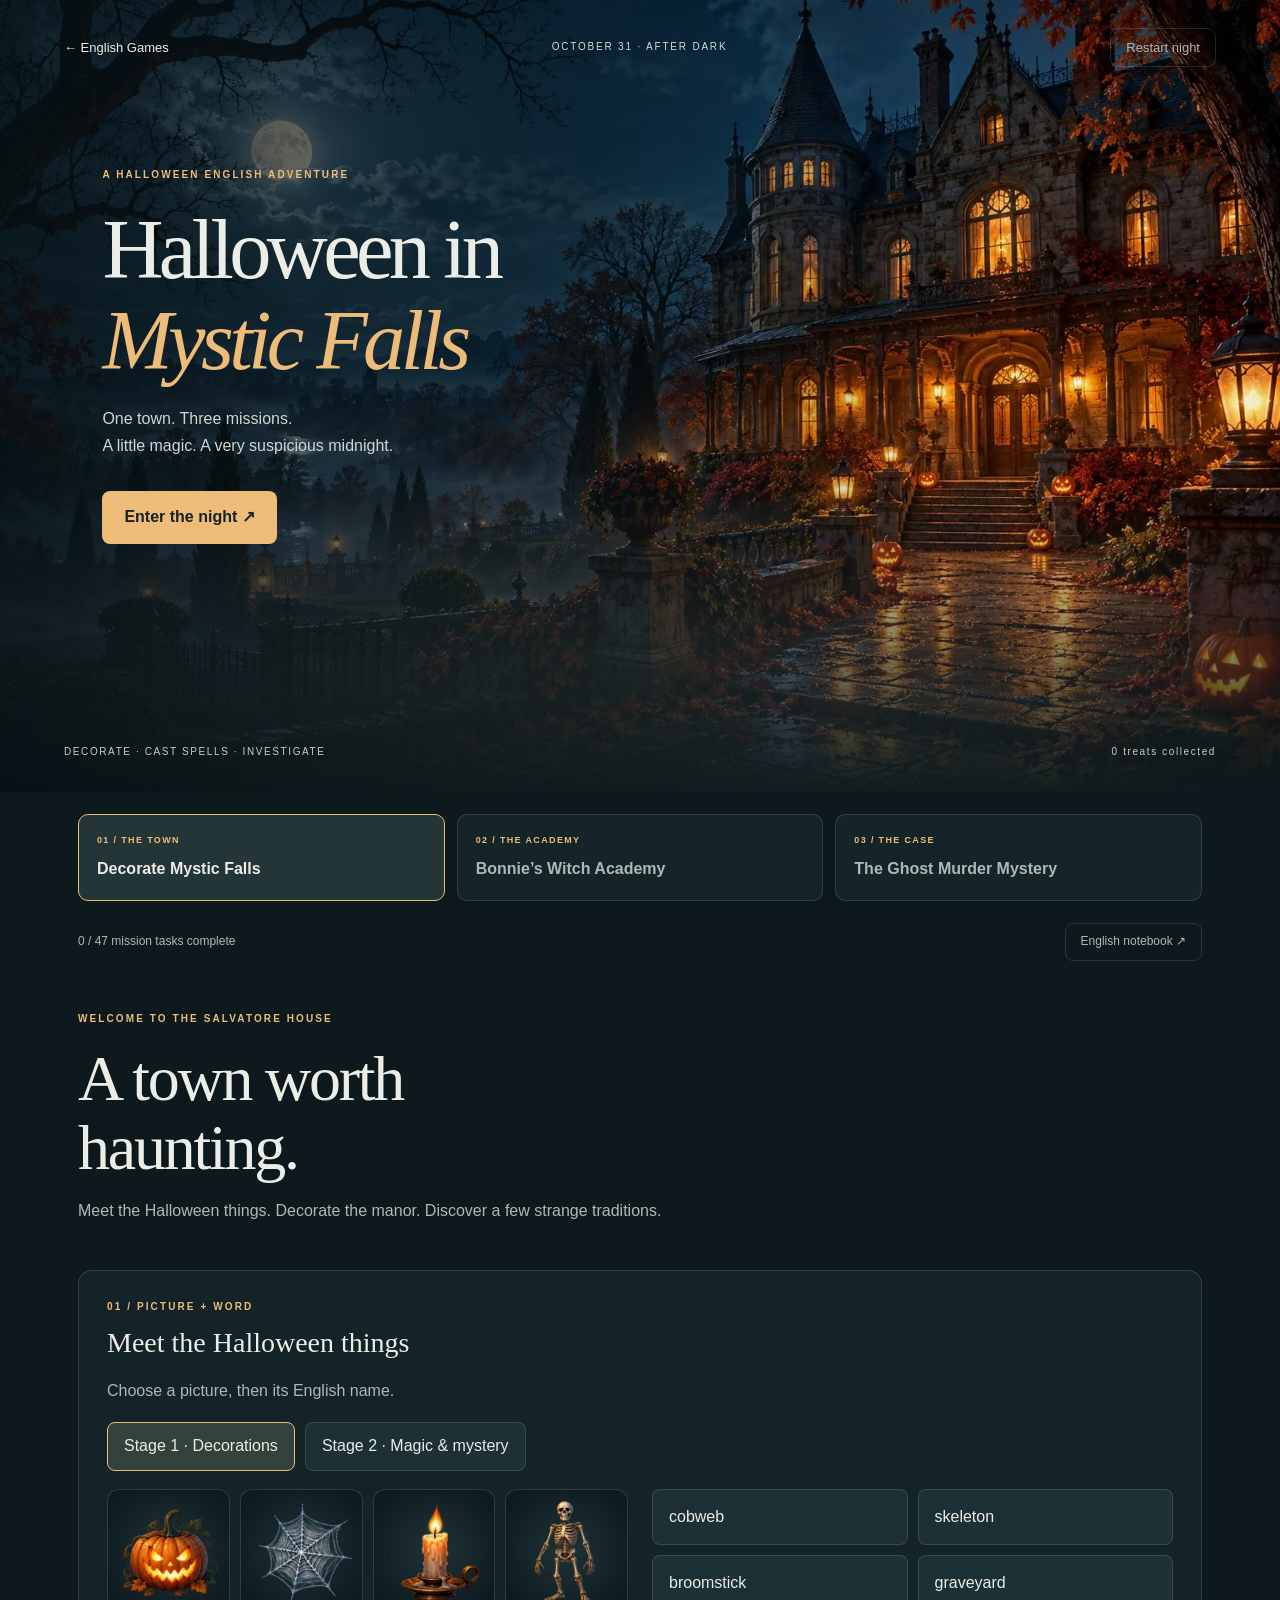
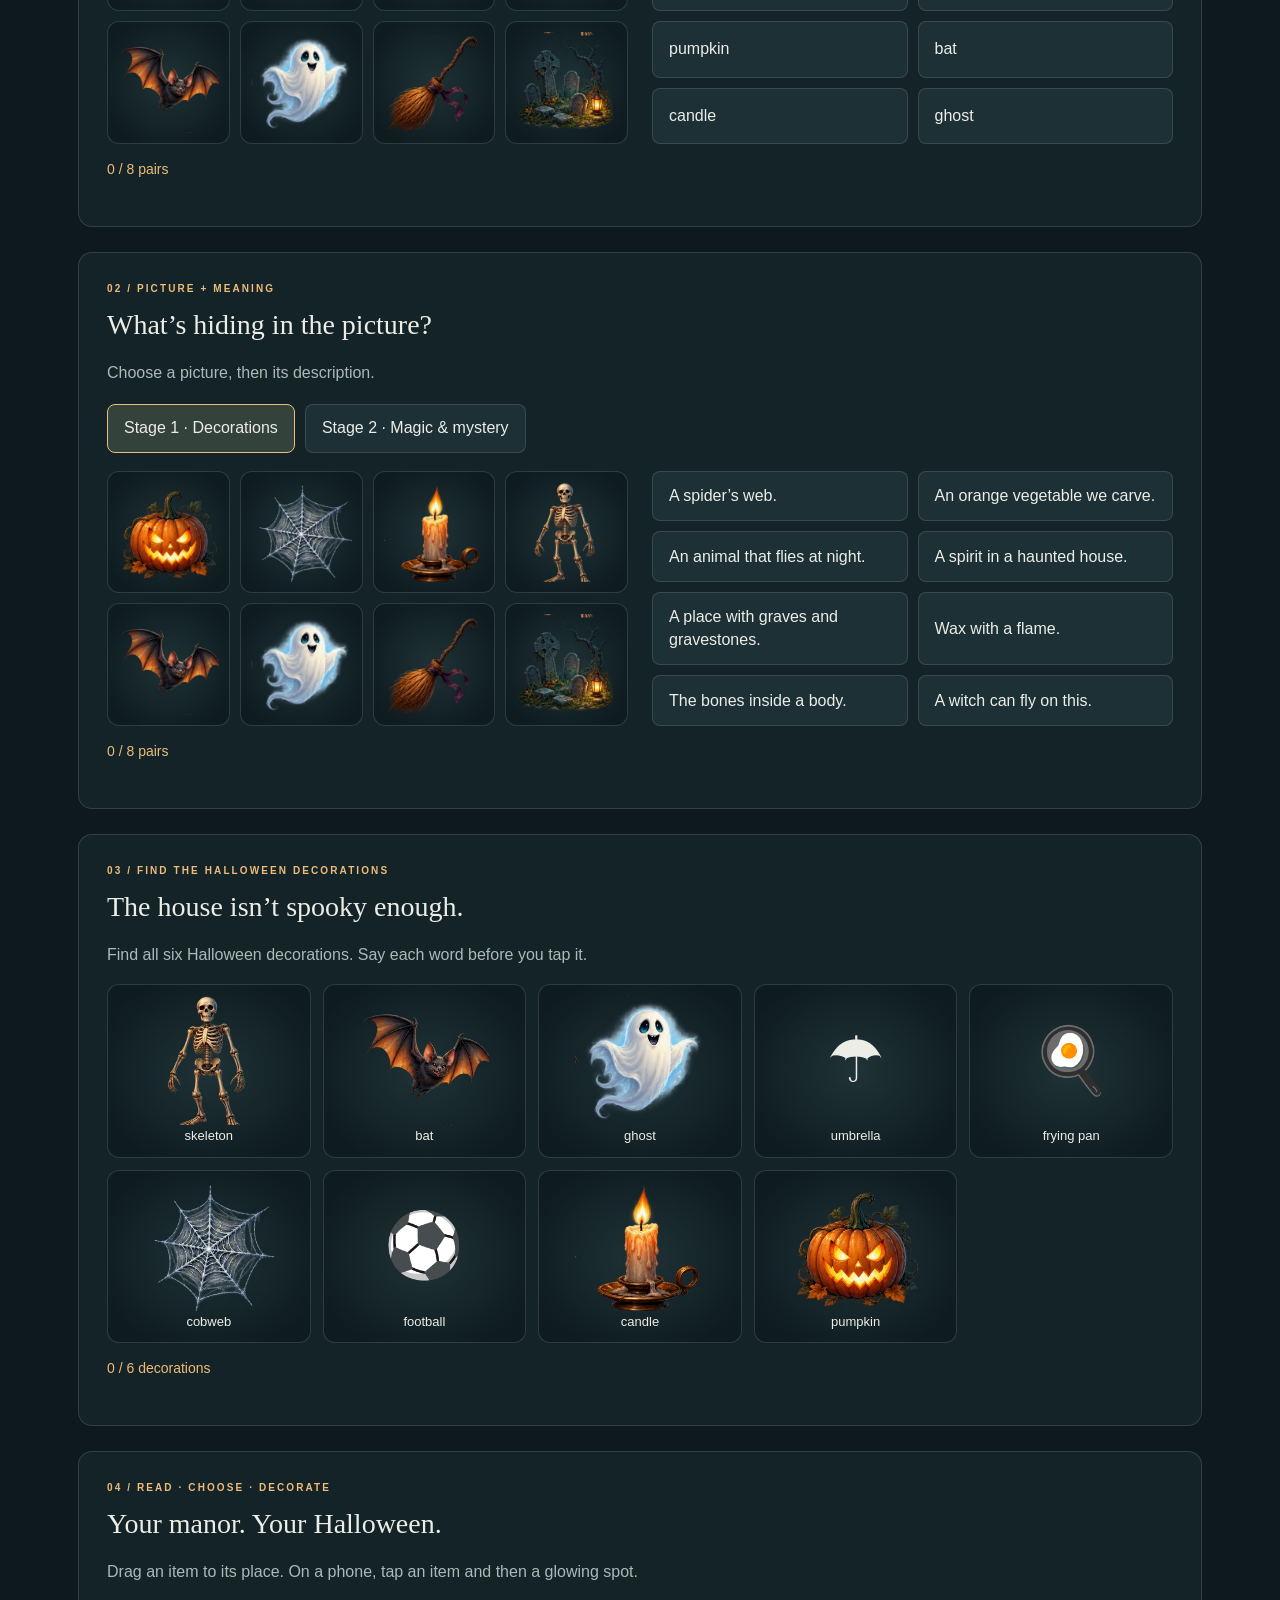
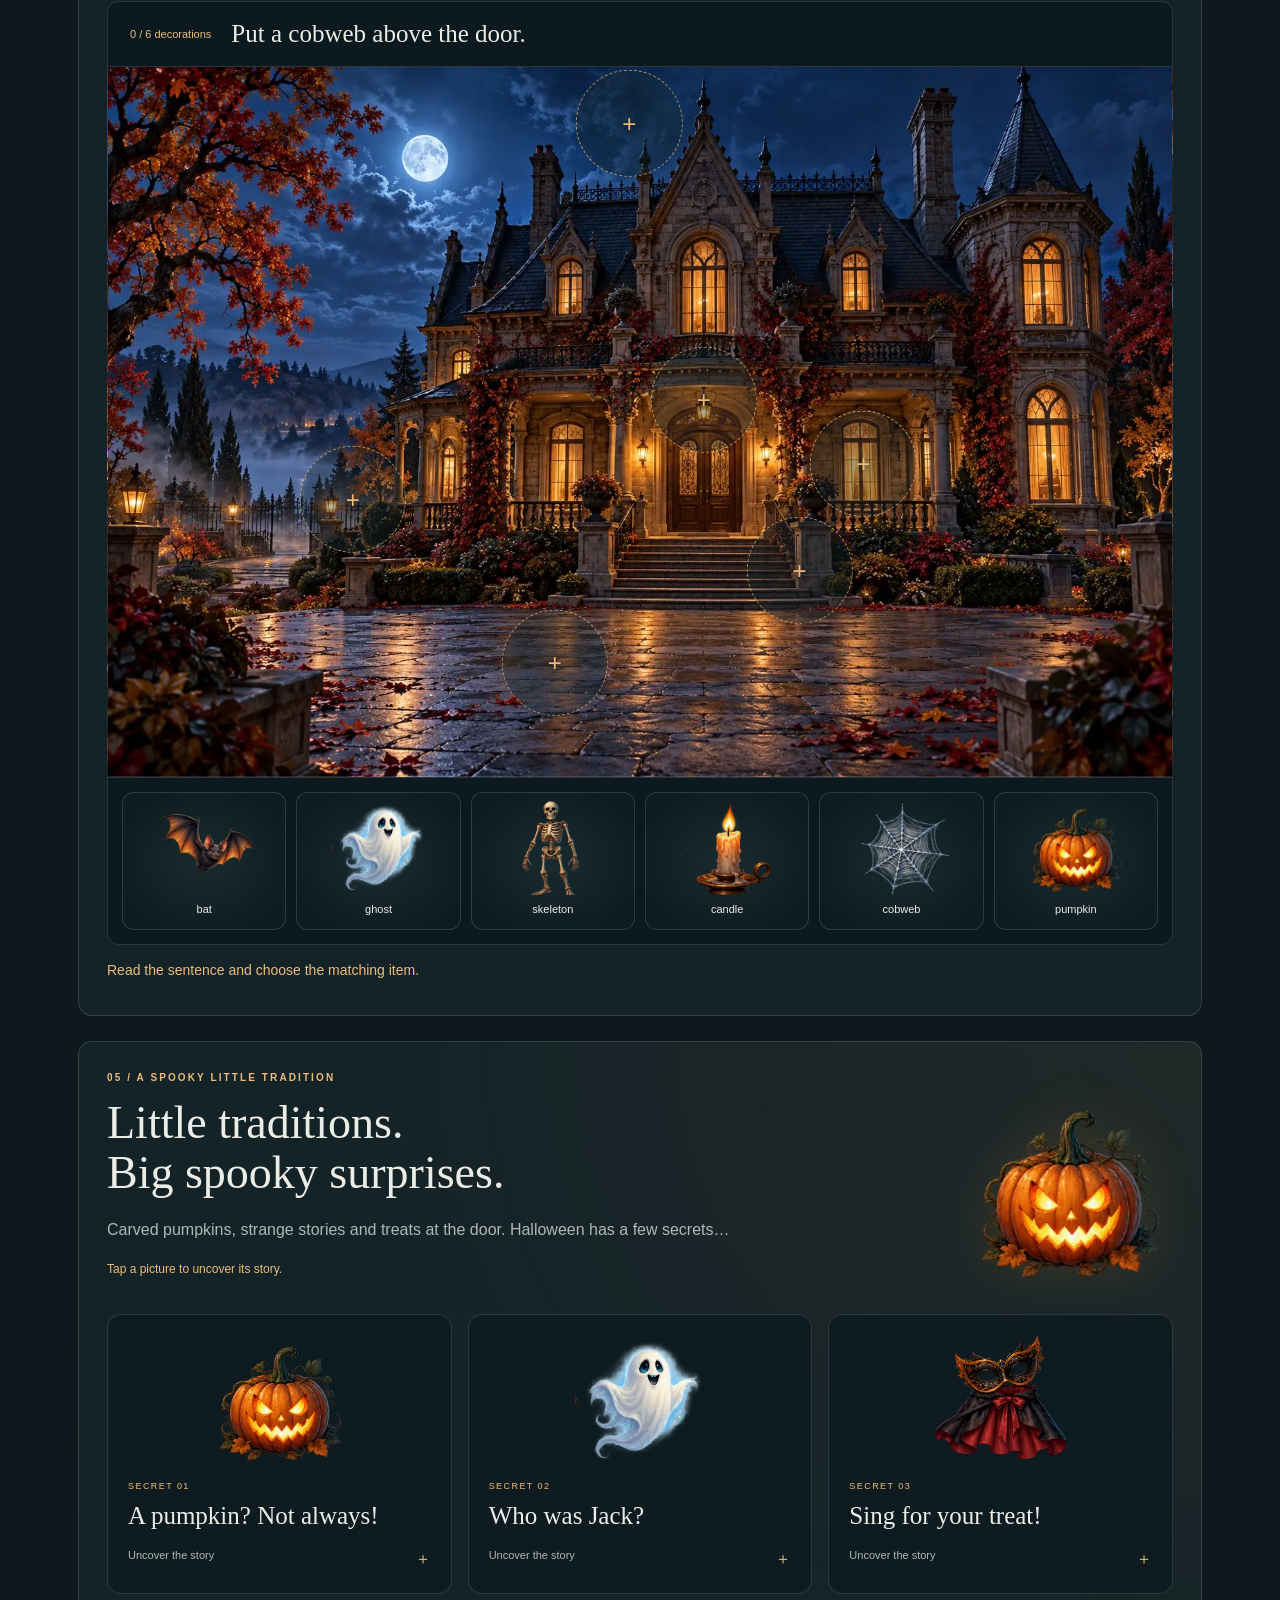
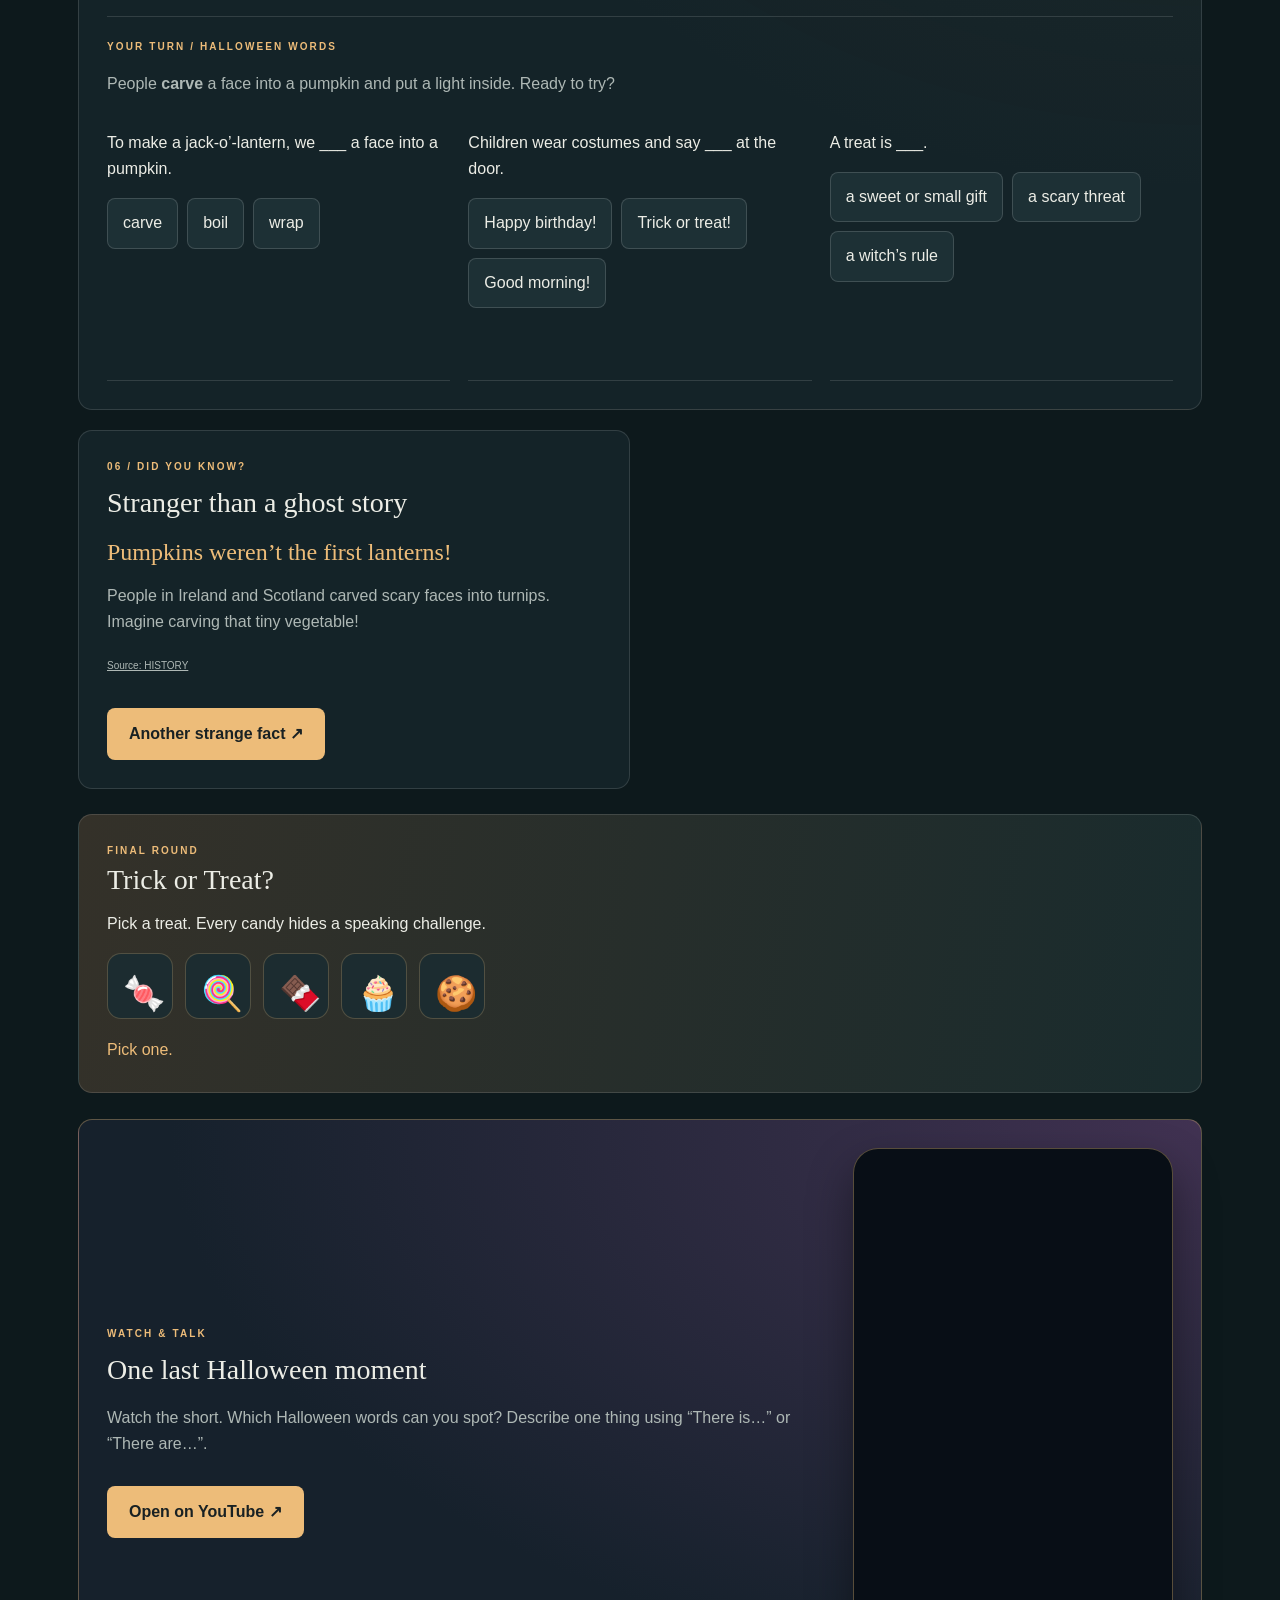
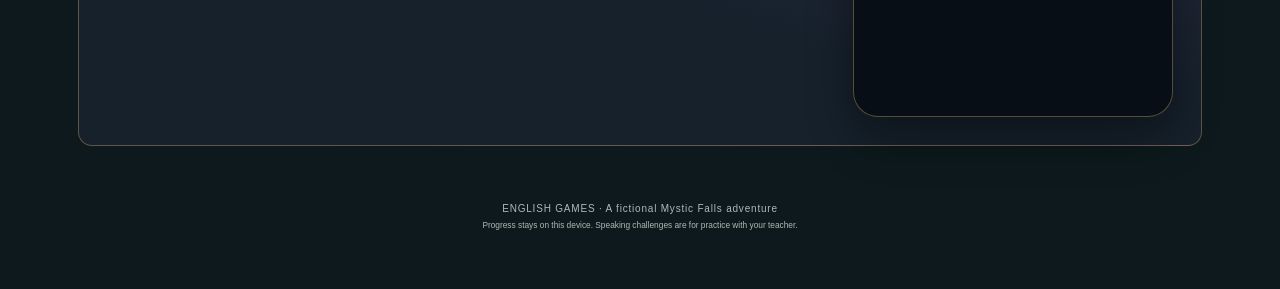
==== commit a2495bce: "Simplify mystery evidence and add illustrated-style Past Simple detective notes" ====
--- a/games/halloween-mystic-falls/index.html
+++ b/games/halloween-mystic-falls/index.html
@@ -1,5 +1,5 @@
-<!doctype html><html lang="en"><head><meta charset="utf-8"><meta name="viewport" content="width=device-width,initial-scale=1"><title>Halloween in Mystic Falls • English Games</title><link rel="stylesheet" href="style.css?v=8"></head><body><header class="hero"><div class="fog"></div><div class="top"><a href="../../">← English Games</a><span>OCTOBER 31 · AFTER DARK</span><button id="reset">Restart night</button></div><div class="intro"><p class="eyebrow">A HALLOWEEN ENGLISH ADVENTURE</p><h1>Halloween in<br><em>Mystic Falls</em></h1><p>One town. Three missions.<br>A little magic. A very suspicious midnight.</p><a class="primary" href="#missions">Enter the night ↗</a></div><div class="hero-bottom"><span>DECORATE · CAST SPELLS · INVESTIGATE</span><span id="total">0 treats collected</span></div></header><main id="missions"><nav role="tablist" aria-label="Missions"><button role="tab" id="tab0" aria-controls="panel0" aria-selected="true" data-tab="0"><small>01 / THE TOWN</small>Decorate Mystic Falls</button><button role="tab" id="tab1" aria-controls="panel1" aria-selected="false" data-tab="1" tabindex="-1"><small>02 / THE ACADEMY</small>Bonnie’s Witch Academy</button><button role="tab" id="tab2" aria-controls="panel2" aria-selected="false" data-tab="2" tabindex="-1"><small>03 / THE CASE</small>The Ghost Murder Mystery</button></nav><div class="status"><span id="mission-progress"></span><button id="help">English notebook ↗</button></div><aside id="notebook" hidden><h3>Your English notebook</h3><p><b>There is</b> a pumpkin. <b>There are</b> three candles.</p><p><b>in / on / under / above / next to / between</b> — describe a place.</p><p><b>must</b> = a strong rule · <b>mustn’t</b> = forbidden · <b>have to</b> = necessary · <b>don’t have to</b> = optional.</p><p>Past Simple: <b>Did you see…?</b> / <b>I saw…</b> / <b>I didn’t see…</b><br>With be: <b>Where were you?</b></p><p>pumpkin · carve · costume · cobweb · candle · cauldron · spell · treat · ghost · clue · suspect · alibi</p></aside><section role="tabpanel" id="panel0" aria-labelledby="tab0"><div class="chapter"><p class="eyebrow">WELCOME TO THE SALVATORE HOUSE</p><h2>A town worth<br>haunting.</h2><p>Meet the Halloween things. Decorate the manor. Discover a few strange traditions.</p></div><article class="vocabulary"><div class="label">01 / PICTURE + WORD</div><h3>Meet the Halloween things</h3><p>Choose a picture, then its English name.</p><div class="round-switch" id="word-rounds"></div><div class="match-board"><div id="word-pictures" class="picture-grid"></div><div id="word-targets" class="target-grid"></div></div><p id="word-feedback" class="feedback" aria-live="polite"></p></article><article class="vocabulary space"><div class="label">02 / PICTURE + MEANING</div><h3>What’s hiding in the picture?</h3><p>Choose a picture, then its description.</p><div class="round-switch" id="meaning-rounds"></div><div class="match-board"><div id="meaning-pictures" class="picture-grid"></div><div id="meaning-targets" class="target-grid descriptions"></div></div><p id="meaning-feedback" class="feedback" aria-live="polite"></p></article><article class="space"><div class="label">03 / FIND THE HALLOWEEN DECORATIONS</div><h3>The house isn’t spooky enough.</h3><p>Find all six Halloween decorations. Say each word before you tap it.</p><div id="decoration-hunt" class="hunt-grid"></div><p id="hunt-feedback" class="feedback" aria-live="polite">0 / 6 decorations</p></article><article class="decorator space"><div class="label">04 / READ · CHOOSE · DECORATE</div><h3>Your manor. Your Halloween.</h3><p>Drag an item to its place. On a phone, tap an item and then a glowing spot.</p><div class="mission-strip"><span id="decor-count"></span><p id="decor-sentence"></p><button id="replay-decor">Play again ↻</button></div><div id="decoration-scene" class="decoration-scene" aria-label="Interactive manor decoration scene"></div><div id="item-tray" class="item-tray" aria-label="Choose a decoration"></div><p id="decor-feedback" class="feedback" aria-live="polite">Read the sentence and choose the matching item.</p></article><div class="columns space"><article class="tradition-story" id="spooky-tradition"><div class="label">05 / A SPOOKY LITTLE TRADITION</div><div class="tradition-intro"><div><h3>Little traditions.<br>Big spooky surprises.</h3><p>Carved pumpkins, strange stories and treats at the door. Halloween has a few secrets…</p><p class="tradition-instruction">Tap a picture to uncover its story.</p></div><div class="tradition-hero" role="img" aria-label="A glowing carved Halloween pumpkin"><span class="word-art" style="background-position:0% 0%"></span></div></div><div class="tradition-facts">
+<!doctype html><html lang="en"><head><meta charset="utf-8"><meta name="viewport" content="width=device-width,initial-scale=1"><title>Halloween in Mystic Falls • English Games</title><link rel="stylesheet" href="style.css?v=9"></head><body><header class="hero"><div class="fog"></div><div class="top"><a href="../../">← English Games</a><span>OCTOBER 31 · AFTER DARK</span><button id="reset">Restart night</button></div><div class="intro"><p class="eyebrow">A HALLOWEEN ENGLISH ADVENTURE</p><h1>Halloween in<br><em>Mystic Falls</em></h1><p>One town. Three missions.<br>A little magic. A very suspicious midnight.</p><a class="primary" href="#missions">Enter the night ↗</a></div><div class="hero-bottom"><span>DECORATE · CAST SPELLS · INVESTIGATE</span><span id="total">0 treats collected</span></div></header><main id="missions"><nav role="tablist" aria-label="Missions"><button role="tab" id="tab0" aria-controls="panel0" aria-selected="true" data-tab="0"><small>01 / THE TOWN</small>Decorate Mystic Falls</button><button role="tab" id="tab1" aria-controls="panel1" aria-selected="false" data-tab="1" tabindex="-1"><small>02 / THE ACADEMY</small>Bonnie’s Witch Academy</button><button role="tab" id="tab2" aria-controls="panel2" aria-selected="false" data-tab="2" tabindex="-1"><small>03 / THE CASE</small>The Ghost Murder Mystery</button></nav><div class="status"><span id="mission-progress"></span><button id="help">English notebook ↗</button></div><aside id="notebook" hidden><h3>Your English notebook</h3><p><b>There is</b> a pumpkin. <b>There are</b> three candles.</p><p><b>in / on / under / above / next to / between</b> — describe a place.</p><p><b>must</b> = a strong rule · <b>mustn’t</b> = forbidden · <b>have to</b> = necessary · <b>don’t have to</b> = optional.</p><p>Past Simple: <b>Did you see…?</b> / <b>I saw…</b> / <b>I didn’t see…</b><br>With be: <b>Where were you?</b></p><p>pumpkin · carve · costume · cobweb · candle · cauldron · spell · treat · ghost · clue · suspect · alibi</p></aside><section role="tabpanel" id="panel0" aria-labelledby="tab0"><div class="chapter"><p class="eyebrow">WELCOME TO THE SALVATORE HOUSE</p><h2>A town worth<br>haunting.</h2><p>Meet the Halloween things. Decorate the manor. Discover a few strange traditions.</p></div><article class="vocabulary"><div class="label">01 / PICTURE + WORD</div><h3>Meet the Halloween things</h3><p>Choose a picture, then its English name.</p><div class="round-switch" id="word-rounds"></div><div class="match-board"><div id="word-pictures" class="picture-grid"></div><div id="word-targets" class="target-grid"></div></div><p id="word-feedback" class="feedback" aria-live="polite"></p></article><article class="vocabulary space"><div class="label">02 / PICTURE + MEANING</div><h3>What’s hiding in the picture?</h3><p>Choose a picture, then its description.</p><div class="round-switch" id="meaning-rounds"></div><div class="match-board"><div id="meaning-pictures" class="picture-grid"></div><div id="meaning-targets" class="target-grid descriptions"></div></div><p id="meaning-feedback" class="feedback" aria-live="polite"></p></article><article class="space"><div class="label">03 / FIND THE HALLOWEEN DECORATIONS</div><h3>The house isn’t spooky enough.</h3><p>Find all six Halloween decorations. Say each word before you tap it.</p><div id="decoration-hunt" class="hunt-grid"></div><p id="hunt-feedback" class="feedback" aria-live="polite">0 / 6 decorations</p></article><article class="decorator space"><div class="label">04 / READ · CHOOSE · DECORATE</div><h3>Your manor. Your Halloween.</h3><p>Drag an item to its place. On a phone, tap an item and then a glowing spot.</p><div class="mission-strip"><span id="decor-count"></span><p id="decor-sentence"></p><button id="replay-decor">Play again ↻</button></div><div id="decoration-scene" class="decoration-scene" aria-label="Interactive manor decoration scene"></div><div id="item-tray" class="item-tray" aria-label="Choose a decoration"></div><p id="decor-feedback" class="feedback" aria-live="polite">Read the sentence and choose the matching item.</p></article><div class="columns space"><article class="tradition-story" id="spooky-tradition"><div class="label">05 / A SPOOKY LITTLE TRADITION</div><div class="tradition-intro"><div><h3>Little traditions.<br>Big spooky surprises.</h3><p>Carved pumpkins, strange stories and treats at the door. Halloween has a few secrets…</p><p class="tradition-instruction">Tap a picture to uncover its story.</p></div><div class="tradition-hero" role="img" aria-label="A glowing carved Halloween pumpkin"><span class="word-art" style="background-position:0% 0%"></span></div></div><div class="tradition-facts">
 <details class="tradition-fact"><summary><span class="fact-picture" role="img" aria-label="A carved pumpkin lantern"><span class="word-art" style="background-position:0% 0%"></span></span><span class="fact-number">SECRET 01</span><h4>A pumpkin? Not always!</h4><span class="fact-reveal">Uncover the story <span aria-hidden="true">＋</span></span></summary><div class="fact-story"><p>Before pumpkins, people in Ireland and Scotland carved scary faces into <b>turnips</b>. A little vegetable became a spooky lantern!</p><p class="word-hint">turnip = репа · carve = вырезать</p><p class="fact-talk">Would you rather carve a pumpkin or a turnip?</p><a class="fact-source" href="https://www.history.com/articles/history-of-the-jack-o-lantern-irish-origins" target="_blank" rel="noopener noreferrer">Story source: HISTORY ↗</a></div></details>
 <details class="tradition-fact"><summary><span class="fact-picture" role="img" aria-label="A friendly ghost illustrating the legend of Jack"><span class="word-art" style="background-position:33.333333% 33.333333%"></span></span><span class="fact-number">SECRET 02</span><h4>Who was Jack?</h4><span class="fact-reveal">Uncover the story <span aria-hidden="true">＋</span></span></summary><div class="fact-story"><p>In an Irish <b>legend</b>, a man called Stingy Jack wandered in the dark with a burning coal inside a turnip. “Jack of the Lantern” became <b>jack-o’-lantern</b>.</p><p class="word-hint">legend = легенда · lantern = фонарь</p><p class="fact-talk">Invent a funny name for your own lantern.</p><a class="fact-source" href="https://www.history.com/articles/history-of-the-jack-o-lantern-irish-origins" target="_blank" rel="noopener noreferrer">Legend source: HISTORY ↗</a></div></details>
 <details class="tradition-fact"><summary><span class="fact-picture" role="img" aria-label="A Halloween costume with a mask and cape"><span class="word-art" style="background-position:33.333333% 100%"></span></span><span class="fact-number">SECRET 03</span><h4>Sing for your treat!</h4><span class="fact-reveal">Uncover the story <span aria-hidden="true">＋</span></span></summary><div class="fact-story"><p>In the Scottish tradition of <b>guising</b>, children dressed in costumes and performed songs, jokes or little tricks to earn fruit or nuts. A tiny show at every door!</p><p class="word-hint">costume = костюм · earn = получить за что-то</p><p class="fact-talk">What would you perform to earn a treat?</p><a class="fact-source" href="https://www.scotland.org/inspiration/halloween-traditions" target="_blank" rel="noopener noreferrer">Tradition source: Scotland.org ↗</a></div></details>
-</div><div class="tradition-practice"><div class="label">YOUR TURN / HALLOWEEN WORDS</div><p>People <b>carve</b> a face into a pumpkin and put a light inside. Ready to try?</p><div id="traditions"></div></div></article><article><div class="label">06 / DID YOU KNOW?</div><h3>Stranger than a ghost story</h3><div id="fun-facts"></div><button id="next-fact" class="primary">Another strange fact ↗</button></article></div><div class="treat" id="treat0"></div><article class="video-finale"><div><div class="label">WATCH & TALK</div><h3>One last Halloween moment</h3><p>Watch the short. Which Halloween words can you spot? Describe one thing using “There is…” or “There are…”.</p><a class="primary" href="https://www.youtube.com/shorts/O9wIiGc79tk" target="_blank" rel="noopener noreferrer">Open on YouTube ↗</a></div><div class="short-frame"><iframe src="https://www.youtube-nocookie.com/embed/O9wIiGc79tk" title="One last Halloween moment" loading="lazy" allow="encrypted-media; picture-in-picture" allowfullscreen referrerpolicy="strict-origin-when-cross-origin"></iframe></div></article></section><section role="tabpanel" id="panel1" aria-labelledby="tab1" hidden><div class="chapter"><p class="eyebrow">BONNIE BENNETT INVITES YOU</p><h2>A little magic.<br>A lot of responsibility.</h2><p>“We have to protect the party. Read my recipe carefully — and keep Damon away from the cauldron.”</p></div><div class="academy-lessons"><article><div class="label">01 / THE ACADEMY RULES</div><h3>Bonnie vs. Damon</h3><p>Five little disasters. Help Bonnie finish her rules.</p><div id="rules" class="comic-grid"></div></article><article><div class="label">02 / THE PROTECTION SPELL</div><h3>Follow Bonnie’s recipe</h3><p class="recipe">First, put the herbs in the cauldron.<br>Then, light three candles.<br>Finally, say “Protect this house”.</p><div id="spell" class="choices spell-cards"></div><p class="feedback" id="spell-feedback" aria-live="polite">Select the steps in the correct order.</p><div class="label space">03 / SPELL INGREDIENTS</div><p>Bonnie needs herbs, candles and a crystal. Select all three.</p><div id="ingredients" class="choices"></div><p class="feedback" id="ingredient-feedback" aria-live="polite">0 / 3 ingredients</p></article></div><article class="space question-lab"><div class="label">04 / ARINA ASKS</div><h3>What’s in Bonnie’s Mystery Box?</h3><p>Задай Бонни вопросы по-английски. Переверни карточки, чтобы получить подсказки. Затем выбери ответы и открой коробку.</p><div id="academy-questions"></div></article><div class="treat" id="treat1"></div></section><section role="tabpanel" id="panel2" aria-labelledby="tab2" hidden><div class="chapter"><p class="eyebrow">LOCKWOOD MANOR · CASE 1031</p><h2>Who killed<br>the ghost?</h2><p>The Halloween party is a disaster. A ghost vanished, Damon ate the evidence… and somebody is lying. Turn the cards, question the guests and catch the culprit.</p></div><article class="case-intro"><b>CASE FILE / The ghost’s last Halloween</b><p>Only Damon, Stefan, Bonnie and Caroline were in the manor. Only a living person inside the conservatory could destroy the ghost: they had to light a black candle and say the banishing spell. No remote magic, accomplices or secret entrances. All physical records are reliable; a suspect may lie.</p></article><div class="investigation"><article><div class="label">01 / INTERROGATE</div><h3>Everybody looks suspicious.</h3><p>Flip a portrait. Ask the question aloud, then reveal the alibi.</p><div id="suspects" class="case-card-grid"></div><p id="interview" class="feedback" aria-live="polite">No interviews yet.</p></article><article><div class="label">02 / INSPECT THE EVIDENCE</div><h3>Something is hiding here.</h3><p>Turn every clue card. Some finds are useful. Some are just… Damon.</p><div id="clues" class="case-card-grid clues-grid"></div><div id="evidence-log" class="evidence-notebook"></div></article></div><article class="space"><div class="label">03 / THE INTERROGATION DESK</div><h3>Catch a lie with a question.</h3><p>Prepare three questions for your final interview. Read the correct sentences aloud.</p><div id="past"></div></article><article class="space"><div class="label">04 / MAKE AN ACCUSATION</div><h3>Proof, not a lucky guess.</h3><p id="case-gate">Read every alibi, inspect all five clues and complete Detective English to unlock the accusation.</p><form id="accusation"><label>Who destroyed the ghost?<select id="killer" required><option value="">Choose a suspect</option><option>Damon</option><option>Stefan</option><option>Bonnie</option><option>Caroline</option></select></label><label>How did they do it?<select id="method" required><option value="">Choose a method</option><option value="candle">They lit the black candle and said the spell.</option><option value="bottle">They broke a bottle of vervain.</option><option value="candy">They gave the ghost a poisoned treat.</option></select></label><label>Which clue disproves their alibi?<select id="proof" required><option value="">Choose the decisive proof</option><option value="door">The conservatory door record</option><option value="photo">The kitchen recording</option><option value="bell">The academy recording</option></select></label><button class="primary" id="submit-case" disabled>Present your case ↗</button></form><p id="verdict" class="feedback" aria-live="polite">The case is open.</p></article></section><footer>ENGLISH GAMES · A fictional Mystic Falls adventure<br><small>Progress stays on this device. Speaking challenges are for practice with your teacher.</small></footer></main><script src="game.js?v=8"></script><script src="decorate.js?v=8"></script><script src="academy.js?v=8"></script><script src="mystery.js?v=8"></script><script src="mystery-box.js?v=8"></script></body></html>
+</div><div class="tradition-practice"><div class="label">YOUR TURN / HALLOWEEN WORDS</div><p>People <b>carve</b> a face into a pumpkin and put a light inside. Ready to try?</p><div id="traditions"></div></div></article><article><div class="label">06 / DID YOU KNOW?</div><h3>Stranger than a ghost story</h3><div id="fun-facts"></div><button id="next-fact" class="primary">Another strange fact ↗</button></article></div><div class="treat" id="treat0"></div><article class="video-finale"><div><div class="label">WATCH & TALK</div><h3>One last Halloween moment</h3><p>Watch the short. Which Halloween words can you spot? Describe one thing using “There is…” or “There are…”.</p><a class="primary" href="https://www.youtube.com/shorts/O9wIiGc79tk" target="_blank" rel="noopener noreferrer">Open on YouTube ↗</a></div><div class="short-frame"><iframe src="https://www.youtube-nocookie.com/embed/O9wIiGc79tk" title="One last Halloween moment" loading="lazy" allow="encrypted-media; picture-in-picture" allowfullscreen referrerpolicy="strict-origin-when-cross-origin"></iframe></div></article></section><section role="tabpanel" id="panel1" aria-labelledby="tab1" hidden><div class="chapter"><p class="eyebrow">BONNIE BENNETT INVITES YOU</p><h2>A little magic.<br>A lot of responsibility.</h2><p>“We have to protect the party. Read my recipe carefully — and keep Damon away from the cauldron.”</p></div><div class="academy-lessons"><article><div class="label">01 / THE ACADEMY RULES</div><h3>Bonnie vs. Damon</h3><p>Five little disasters. Help Bonnie finish her rules.</p><div id="rules" class="comic-grid"></div></article><article><div class="label">02 / THE PROTECTION SPELL</div><h3>Follow Bonnie’s recipe</h3><p class="recipe">First, put the herbs in the cauldron.<br>Then, light three candles.<br>Finally, say “Protect this house”.</p><div id="spell" class="choices spell-cards"></div><p class="feedback" id="spell-feedback" aria-live="polite">Select the steps in the correct order.</p><div class="label space">03 / SPELL INGREDIENTS</div><p>Bonnie needs herbs, candles and a crystal. Select all three.</p><div id="ingredients" class="choices"></div><p class="feedback" id="ingredient-feedback" aria-live="polite">0 / 3 ingredients</p></article></div><article class="space question-lab"><div class="label">04 / ARINA ASKS</div><h3>What’s in Bonnie’s Mystery Box?</h3><p>Задай Бонни вопросы по-английски. Переверни карточки, чтобы получить подсказки. Затем выбери ответы и открой коробку.</p><div id="academy-questions"></div></article><div class="treat" id="treat1"></div></section><section role="tabpanel" id="panel2" aria-labelledby="tab2" hidden><div class="chapter"><p class="eyebrow">LOCKWOOD MANOR · CASE 1031</p><h2>Who killed<br>the ghost?</h2><p>The Halloween party is a disaster. A ghost vanished, Damon ate the evidence… and somebody is lying. Turn the cards, question the guests and catch the culprit.</p></div><article class="case-intro"><b>CASE FILE / The ghost’s last Halloween</b><p>Only Damon, Stefan, Bonnie and Caroline were in the manor. Only a living person inside the conservatory could destroy the ghost: they had to light a black candle and say the banishing spell. No remote magic, accomplices or secret entrances. All physical records are reliable; a suspect may lie.</p></article><div class="investigation"><article><div class="label">01 / INTERROGATE</div><h3>Everybody looks suspicious.</h3><p>Flip a portrait. Ask the question aloud, then reveal the alibi.</p><div id="suspects" class="case-card-grid"></div><p id="interview" class="feedback" aria-live="polite">No interviews yet.</p></article><article><div class="label">02 / INSPECT THE EVIDENCE</div><h3>Something is hiding here.</h3><p>Переверни карточку и прочитай короткие подсказки. Главное время — 11:47.</p><div class="case-word-help"><span><b>clue</b> — улика</span><span><b>record</b> — запись</span><span><b>conservatory</b> — комната со стеклянными стенами</span><span><b>borrowed</b> — взял на время</span><span><b>left</b> — ушёл</span><span><b>spell</b> — заклинание</span></div><div id="clues" class="case-card-grid clues-grid"></div><div id="evidence-log" class="evidence-notebook"></div></article></div><article class="space"><div class="label">03 / THE INTERROGATION DESK</div><h3>Catch a lie with a question.</h3><p>Prepare three questions for your final interview. Read the correct sentences aloud.</p><div class="past-notebook"><div class="past-note-head"><span class="past-stamp">DETECTIVE ENGLISH</span><span>Дело было вчера…</span></div><h3>Past Simple: что произошло?</h3><p class="past-intro">Используем для событий в прошлом: <b>yesterday</b> — вчера · <b>last night</b> — прошлой ночью.</p><div class="past-rule-grid"><div class="past-rule past-yes"><span class="past-symbol" aria-hidden="true">＋</span><h4>Что случилось?</h4><div class="past-formula">Кто + <b>V₂ / V-ed</b></div><p>Damon <b>ate</b> a treat.</p><small>Деймон съел сладость.</small><p>Bonnie <b>used</b> a candle.</p><small>Бонни использовала свечу.</small></div><div class="past-rule past-no"><span class="past-symbol" aria-hidden="true">−</span><h4>Чего не было?</h4><div class="past-formula">Кто + <b>didn’t + V</b></div><p>I <b>didn’t see</b> a ghost.</p><small>Я не видела призрака.</small><div class="past-tip">После <b>didn’t</b> — обычный глагол: see, не saw.</div></div><div class="past-rule past-ask"><span class="past-symbol" aria-hidden="true">?</span><h4>Задай вопрос</h4><div class="past-formula"><b>Did</b> + кто + <b>V</b>?</div><p><b>Did</b> you <b>see</b> a ghost?</p><small>Ты видела призрака?</small><div class="past-answers">Yes, I did. / No, I didn’t.</div></div></div><div class="past-secret"><b>Секрет детектива:</b> <span>did и didn’t уже показывают прошлое. Глагол после них — в обычной форме.</span><div><span class="past-wrong">Did you saw…?</span> <span class="past-right">✓ Did you see…?</span></div></div><div class="past-be"><div><span class="label">ОСОБЫЙ СЛУЧАЙ / БЫЛ, БЫЛА</span><p><b>I / he / she / it → was</b><br><b>you / we / they → were</b></p></div><div><p><b>Where were you?</b> — Где ты была?<br><b>I was in the kitchen.</b> — Я была на кухне.<br><b>I wasn’t in the library.</b> — Я не была в библиотеке.</p><small>С was / were помощник did не нужен.</small></div></div><details class="past-verbs"><summary>Карманная шпаргалка: глаголы из дела ↻</summary><div><span>use → <b>used</b> · использовать</span><span>borrow → <b>borrowed</b> · брать на время</span><span>see → <b>saw</b> · видеть</span><span>eat → <b>ate</b> · есть</span><span>go → <b>went</b> · идти</span><span>leave → <b>left</b> · уходить</span><span>light → <b>lit</b> · зажигать</span><span>say → <b>said</b> · говорить</span><span>tell → <b>told</b> · рассказывать</span></div></details></div><div class="label space">ТВОЙ ХОД / ТРИ ВОПРОСА</div><div id="past"></div></article><article class="space"><div class="label">04 / MAKE AN ACCUSATION</div><h3>Proof, not a lucky guess.</h3><p id="case-gate">Read every alibi, inspect all five clues and complete Detective English to unlock the accusation.</p><form id="accusation"><label>Who destroyed the ghost?<select id="killer" required><option value="">Choose a suspect</option><option>Damon</option><option>Stefan</option><option>Bonnie</option><option>Caroline</option></select></label><label>How did they do it?<select id="method" required><option value="">Choose a method</option><option value="candle">They lit the black candle and said the spell.</option><option value="bottle">They broke a bottle of vervain.</option><option value="candy">They gave the ghost a poisoned treat.</option></select></label><label>Which clue disproves their alibi?<select id="proof" required><option value="">Choose the decisive proof</option><option value="door">The conservatory door record</option><option value="photo">The kitchen recording</option><option value="bell">The academy recording</option></select></label><button class="primary" id="submit-case" disabled>Present your case ↗</button></form><p id="verdict" class="feedback" aria-live="polite">The case is open.</p></article></section><footer>ENGLISH GAMES · A fictional Mystic Falls adventure<br><small>Progress stays on this device. Speaking challenges are for practice with your teacher.</small></footer></main><script src="game.js?v=9"></script><script src="decorate.js?v=9"></script><script src="academy.js?v=9"></script><script src="mystery.js?v=9"></script><script src="mystery-box.js?v=9"></script></body></html>
--- a/games/halloween-mystic-falls/style.css
+++ b/games/halloween-mystic-falls/style.css
@@ -1 +1 @@
-:root{color-scheme:dark;--ink:#ecede6;--muted:#aeb8b5;--gold:#edbc79;--line:#ffffff20;--green:#95cfb1}*{box-sizing:border-box}html{scroll-behavior:smooth}body{margin:0;background:#0d191c;color:var(--ink);font:16px/1.65 -apple-system,BlinkMacSystemFont,Segoe UI,sans-serif}button,a,select{touch-action:manipulation}button,select{font:inherit}button,a{transition:background .2s,transform .2s}button{cursor:pointer}a{color:inherit;text-decoration:none}button:focus-visible,a:focus-visible,select:focus-visible{outline:3px solid var(--gold);outline-offset:4px}.hero{min-height:690px;height:88svh;max-height:950px;position:relative;background:linear-gradient(90deg,#071115db,#07111575 44%,#07111508 75%),linear-gradient(0deg,#0d191c,transparent 35%),url(manor.webp) center/cover;overflow:hidden}.top{position:relative;z-index:2;display:flex;align-items:center;justify-content:space-between;padding:28px 5%;font-size:13px}.top>span{font-size:10px;letter-spacing:.18em;color:#d4dbd6}.top button,#help{background:transparent;color:var(--muted);border:1px solid var(--line);padding:8px 15px;border-radius:8px}.intro{position:relative;z-index:1;margin:8vh 8%;max-width:650px}.eyebrow,.label{font-size:10px;letter-spacing:.21em;font-weight:700;color:var(--gold)}h1,h2,h3{font-family:Georgia,Times New Roman,serif;font-weight:400;line-height:1.08}h1{font-size:clamp(54px,6.6vw,100px);letter-spacing:-.055em;margin:20px 0}h1 em{color:var(--gold);font-weight:400}h2{font-size:clamp(38px,5vw,64px);letter-spacing:-.035em;margin:16px 0}h3{font-size:28px;margin:12px 0 20px}.intro>p:not(.eyebrow){color:#d0d7d2;margin-bottom:32px}.primary{display:inline-block;background:var(--gold);color:#192123;border:0;border-radius:8px;padding:13px 22px;font-weight:650}.primary:hover{background:#ffd39c;transform:translateY(-2px)}.hero-bottom{position:absolute;bottom:32px;left:5%;right:5%;display:flex;justify-content:space-between;font-size:10px;letter-spacing:.16em;color:#c4ccc6}.fog{position:absolute;inset:55% -20% -10%;background:radial-gradient(ellipse,#d5e9dd15,transparent 65%);animation:drift 18s infinite alternate;pointer-events:none}@keyframes drift{to{transform:translate(10%)}}main{max-width:1180px;margin:auto;padding:0 28px}nav{display:grid;grid-template-columns:repeat(3,1fr);gap:12px;padding:22px 0}nav button{background:#152429;color:var(--muted);border:1px solid var(--line);border-radius:10px;padding:18px;text-align:left;font-weight:600}nav small{display:block;color:var(--gold);font-size:9px;letter-spacing:.15em;margin-bottom:8px}nav button[aria-selected=true]{background:#243537;color:var(--ink);border-color:var(--gold)}.status{display:flex;align-items:center;justify-content:space-between;font-size:12px;color:var(--muted)}.chapter{padding:40px 0 30px;max-width:680px}.chapter>p:last-child{color:var(--muted)}.columns{display:grid;grid-template-columns:1fr 1fr;gap:20px}article,aside,.treat{background:#142328;border:1px solid var(--line);border-radius:14px;padding:28px}article p{color:var(--muted)}.choices{display:flex;flex-wrap:wrap;gap:9px}.choices button,.quiz button,.treat button{background:#1d3035;border:1px solid #ffffff26;color:var(--ink);border-radius:8px;padding:11px 15px}.choices button:hover,.quiz button:hover,.treat button:hover{background:#30464a}.choices button.good,.quiz button.good{background:#27463d;border-color:var(--green)}button:disabled{cursor:default;opacity:.55}.quiz{margin-bottom:22px;border-bottom:1px solid var(--line);padding-bottom:18px}.quiz p{color:var(--ink)}.quiz .choices{margin-top:10px}.feedback{min-height:26px;font-size:14px;color:var(--gold)!important}.space{margin-top:25px}.garden{height:210px;position:relative;border-radius:10px;margin-top:20px;background:linear-gradient(0deg,#10212577,#10212555),url(manor.webp) 74% 68%/cover;overflow:hidden}.garden>span{position:absolute;font-size:8px;letter-spacing:.1em;background:#0c1c20da;padding:5px;border-radius:4px}.door{top:55%;left:58%}.table{top:70%;left:25%}.tree{top:25%;left:10%}.garden .placed{color:#ffd7a0;font-size:12px;box-shadow:0 0 20px #e8a84b55}.recipe{border-left:2px solid var(--gold);padding-left:18px}.treat{margin-top:25px;background:linear-gradient(100deg,#343129,#192b2d);display:flex;gap:20px;align-items:center;flex-wrap:wrap}.treat h3{margin:5px 0}.treat .challenge{flex-basis:100%;margin:0;color:var(--gold)}.treat small{color:var(--muted)}.case-intro{margin-bottom:20px;border-left:3px solid var(--gold)}#interview{margin-top:20px}#interview blockquote{margin:15px 0;padding:12px 18px;border-left:2px solid var(--gold);color:#d8dfdb}.evidence{border-bottom:1px solid var(--line);padding:12px 0;font-size:14px}.evidence b{color:var(--gold)}form{display:grid;grid-template-columns:1fr 1fr;gap:16px}label{font-size:12px;color:var(--muted)}select{display:block;width:100%;margin-top:8px;background:#0e1c20;color:var(--ink);border:1px solid var(--line);border-radius:8px;padding:12px;font-size:14px}form button{align-self:end}footer{text-align:center;padding:55px 0;color:var(--muted);font-size:10px;letter-spacing:.08em}footer small{letter-spacing:0}aside{margin-top:18px}@media(max-width:700px){.hero{height:80svh;min-height:580px;background-position:65% center}.intro{margin:10vh 6%}.top{padding:20px 6%}.top>span{display:none}.hero-bottom{font-size:8px;gap:20px}.columns{grid-template-columns:1fr}main{padding:0 16px}nav{gap:7px}nav button{padding:12px 8px;font-size:12px;line-height:1.4}nav small{font-size:8px}.chapter{padding-top:25px}article,.treat,aside{padding:20px}form{grid-template-columns:1fr}.status{gap:12px;font-size:11px}#help{font-size:11px;padding:8px}.treat{gap:12px}}@media(prefers-reduced-motion:reduce){*{scroll-behavior:auto!important;animation:none!important;transition:none!important}}.word-art{display:block;flex-shrink:0;width:100%;aspect-ratio:1;background-image:url(vocabulary.webp);background-size:400% 400%;background-repeat:no-repeat;pointer-events:none}.round-switch{display:flex;gap:10px;margin:18px 0}.round-switch button,.match-target,#replay-decor{border:1px solid var(--line);border-radius:8px;color:var(--ink);background:#1c3035;padding:10px 16px;font:inherit}.round-switch button[aria-pressed=true]{border-color:var(--gold);background:#34423c}.match-board{display:grid;grid-template-columns:1fr 1fr;gap:24px}.picture-grid{display:grid;grid-template-columns:repeat(4,minmax(0,1fr));gap:10px}.target-grid{display:grid;grid-template-columns:repeat(2,minmax(0,1fr));gap:10px}.picture-card,.hunt-card,.tray-item{position:relative;background:radial-gradient(ellipse at center,#42606144,#0e1b20 85%);border:1px solid #ffffff24;border-radius:12px;color:var(--ink);padding:10px;min-width:0}.picture-card{align-self:start}.picture-card.selected,.tray-item.selected{border-color:var(--gold);box-shadow:0 0 0 2px #edbc7933}.matched{border-color:#95cfb160!important;background-color:#25453c!important}.picture-card.matched:after{content:"\2713";position:absolute;right:8px;bottom:5px;color:var(--green);font-weight:700}.match-target{text-align:left;line-height:1.4}.match-target.wrong{border-color:#ef9393;background:#573738}.hunt-grid{display:grid;grid-template-columns:repeat(5,1fr);gap:12px}.hunt-card .word-art{max-width:130px;margin:auto}.hunt-card>span:last-child{display:block;font-size:13px}.decoy-icon{display:grid;place-items:center;height:130px;font-size:64px}.mission-strip{background:#0c191e;border:1px solid var(--line);border-radius:12px 12px 0 0;padding:16px 22px;display:flex;align-items:center;gap:20px}.mission-strip>span{color:var(--gold);font-size:11px;white-space:nowrap}.mission-strip>p{color:var(--ink);font-family:Georgia,serif;font-size:25px;line-height:1.25;margin:0;flex:1}.mission-strip button{font-size:12px;white-space:nowrap}.decoration-scene{position:relative;aspect-ratio:3/2;background:url(decorate-manor.webp) center/100% 100%;border:1px solid var(--line);border-top:0;overflow:hidden}.drop-spot{position:absolute;transform:translate(-50%,-50%);width:10%;aspect-ratio:1;min-width:40px;border:1px dashed #edbc79b0;border-radius:50%;background:#15292e55;color:var(--gold);padding:0;display:grid;place-items:center}.spot-sign{font-size:24px;text-shadow:0 2px 8px #000}.spot-tip{position:absolute;top:100%;left:50%;transform:translate(-50%);font-size:10px;white-space:nowrap;padding:2px 7px;background:#0b181ee8;border-radius:4px;opacity:0;pointer-events:none}.drop-spot:hover .spot-tip,.drop-spot:focus-visible .spot-tip{opacity:1}.drop-spot.drag-over{background:#edbc7940;box-shadow:0 0 24px #edbc79}.drop-spot.filled{border:0;background:none;opacity:1;width:13%;border-radius:0}.drop-spot.filled .spot-sign,.drop-spot.filled .spot-tip{display:none}.drop-spot[data-zone=above-door].filled{width:10%}.drop-spot[data-zone=window].filled{width:8%}.drop-spot[data-zone=front-house].filled{width:14%}.drop-spot[data-zone=above-house].filled{width:15%}.item-tray{display:grid;grid-template-columns:repeat(6,minmax(0,1fr));gap:10px;padding:14px;background:#0c191e;border:1px solid var(--line);border-radius:0 0 12px 12px}.tray-item{padding:7px;cursor:grab}.tray-item:active{cursor:grabbing}.tray-item>span:last-child{font-size:11px}.tray-item .word-art{max-width:95px;margin:auto}.decorator{padding-bottom:16px}.fact-source{font-size:10px;color:var(--muted);text-decoration:underline}#fun-facts{min-height:170px}#fun-facts h4{color:var(--gold);font:24px/1.2 Georgia,serif;margin:16px 0}.candies{display:flex;gap:12px;flex-wrap:wrap}.candies button{font-size:34px;width:66px;height:66px;background:#1c2c30;border:1px solid #edbc7940;border-radius:14px}.candies button:hover{transform:translateY(-4px)}#treat0{display:block}#treat0 .challenge{margin:18px 0 0}.vocabulary{scroll-margin-top:20px}@media(max-width:700px){.match-board{gap:12px;grid-template-columns:1fr}.picture-grid{grid-template-columns:repeat(4,minmax(0,1fr));gap:7px}.target-grid{grid-template-columns:repeat(2,minmax(0,1fr));gap:7px}.picture-card{padding:5px}.round-switch button{font-size:11px;padding:8px}.match-target{padding:11px;font-size:13px;min-height:45px}.hunt-grid{grid-template-columns:repeat(3,1fr);gap:8px}.hunt-card{padding:5px}.decoy-icon{height:90px;font-size:45px}.mission-strip{padding:12px;gap:8px;flex-wrap:wrap}.mission-strip>p{font-size:21px;flex-basis:100%;order:2}.item-tray{grid-template-columns:repeat(3,minmax(0,1fr));padding:10px;gap:8px}.drop-spot{min-width:34px}.spot-sign{font-size:17px}.spot-tip{font-size:8px}.decorator{padding:14px}.tray-item .word-art{max-width:75px}.hunt-card>span:last-child{font-size:11px}.candies{gap:8px}.candies button{width:52px;height:52px;font-size:28px}}.tradition-story{grid-column:1/-1;background:radial-gradient(ellipse at 100% 0,#6b492426,transparent 55%),#142328;scroll-margin-top:24px}.tradition-intro{display:grid;grid-template-columns:1fr 200px;align-items:center;gap:25px}.tradition-intro h3{font-size:clamp(30px,4vw,46px)}.tradition-hero{max-width:190px;filter:drop-shadow(0 0 24px #e8a44324)}.tradition-instruction{font-size:12px;color:var(--gold)!important}.tradition-facts{display:grid;grid-template-columns:repeat(3,minmax(0,1fr));gap:16px;margin:22px 0}.tradition-fact{border:1px solid #ffffff20;border-radius:14px;background:#0e1c21;overflow:hidden;align-self:start}.tradition-fact summary{cursor:pointer;list-style:none;padding:20px;min-height:275px}.tradition-fact summary::-webkit-details-marker{display:none}.tradition-fact summary:focus-visible{outline:3px solid var(--gold);outline-offset:-4px;border-radius:14px}.fact-picture{display:block;width:130px;max-width:100%;margin:0 auto 14px}.fact-number{display:block;color:var(--gold);font-size:9px;letter-spacing:.16em}.tradition-fact h4{font:25px/1.15 Georgia,serif;color:var(--ink);margin:9px 0 15px}.fact-reveal{display:flex;justify-content:space-between;color:var(--muted);font-size:11px}.fact-reveal>span{color:var(--gold);font-size:16px}.tradition-fact[open]{border-color:#edbc7966}.tradition-fact[open] .fact-reveal>span{transform:rotate(45deg)}.fact-story{border-top:1px solid var(--line);padding:0 20px 20px;font-size:14px;line-height:1.65}.fact-story b{color:var(--gold)}.fact-story .word-hint{font-size:11px;color:var(--muted)}.fact-story .fact-talk{border-left:2px solid var(--gold);padding-left:12px;color:var(--ink)}.tradition-practice{border-top:1px solid var(--line);padding-top:22px}.tradition-practice #traditions{display:grid;grid-template-columns:repeat(3,minmax(0,1fr));gap:18px}.tradition-practice .quiz{margin-bottom:0}@media(max-width:700px){.tradition-intro{grid-template-columns:1fr 105px;gap:10px}.tradition-intro h3{font-size:29px}.tradition-intro p{font-size:13px}.tradition-facts{grid-template-columns:1fr;gap:12px}.tradition-fact summary{min-height:150px;display:grid;grid-template-columns:95px 1fr;column-gap:16px;align-content:center;padding:16px}.fact-picture{grid-row:1/4;width:95px;margin:0}.tradition-fact h4{font-size:23px}.fact-story{padding:0 16px 16px}.tradition-practice #traditions{grid-template-columns:1fr}.tradition-practice .quiz{padding-bottom:10px}}.academy-lessons{display:grid;gap:24px}.comic-grid{display:grid;grid-template-columns:repeat(2,minmax(0,1fr));gap:22px}.comic-panel{overflow:hidden;border:1px solid #b5946655;border-radius:22px;background:#101c28}.comic-scene{position:relative;padding-top:210px}.comic-art{display:block;width:100%;aspect-ratio:4/3;background-image:url(academy-comics.webp);background-size:200% 400%;background-repeat:no-repeat}.comic-dialogue{position:absolute;top:14px;left:14px;right:14px;display:grid;gap:12px}.speech{position:relative;margin:0!important;padding:11px 15px;border-radius:18px;color:#202437;background:#fff5dc;font-size:15px;line-height:1.4;box-shadow:0 5px 18px #0003;max-width:91%}.speech b{display:block;font-size:10px;text-transform:uppercase;letter-spacing:1px;color:#79542b;margin-bottom:3px}.speech span{display:block}.speech:after{content:"";position:absolute;bottom:-8px;left:22px;border-width:9px 10px 0 0;border-style:solid;border-color:#fff5dc transparent transparent transparent}.speech.bonnie{justify-self:end;background:#e4d7fa}.speech.bonnie:after{left:auto;right:22px;border-color:#e4d7fa transparent transparent transparent}.comic-panel>.choices,.comic-panel>.feedback{margin:14px!important}.comic-panel:last-child{grid-column:1/-1;max-width:620px;width:100%;justify-self:center}.spell-cards{display:grid;grid-template-columns:repeat(3,minmax(0,1fr));gap:15px}.spell-card{padding:0!important;overflow:hidden;display:flex;flex-direction:column;border-radius:18px!important;text-align:left}.spell-card>span:last-child{padding:16px;line-height:1.5}.spell-card .comic-art{flex:none}.spell-card:disabled{opacity:1}.spell-card.good{box-shadow:0 0 0 2px #6fcbb0}.video-finale{margin-top:26px;display:grid;grid-template-columns:1fr minmax(220px,320px);gap:32px;align-items:center;background:radial-gradient(ellipse at top right,#413252,#16212c 65%);border:1px solid #c9a36d66}.short-frame{padding:9px;border:1px solid #d0ad7166;border-radius:25px;background:#080e16;box-shadow:0 20px 45px #0006;aspect-ratio:9/16;width:100%;max-width:320px;justify-self:center}.short-frame iframe{display:block;width:100%;height:100%;border:0;border-radius:17px}.video-finale .primary{display:inline-block;margin-top:12px}@media(max-width:700px){.comic-grid{grid-template-columns:1fr}.comic-panel:last-child{max-width:none}.comic-scene{padding-top:220px}.spell-cards{grid-template-columns:1fr}.spell-card{display:grid;grid-template-columns:130px 1fr;align-items:center}.video-finale{grid-template-columns:1fr;gap:20px}.short-frame{max-width:280px}.speech{font-size:14px}}.investigation{display:grid;gap:26px}.case-card-grid{display:grid;grid-template-columns:repeat(4,minmax(0,1fr));gap:17px}.clues-grid{grid-template-columns:repeat(3,minmax(0,1fr))}.flip-card{min-width:0;perspective:1000px}.flip-toggle{width:100%;padding:0!important;overflow:hidden;border-radius:19px!important;text-align:left;background:#14232c!important;border-color:#a78b6355!important;white-space:normal}.card-front,.card-back{display:flex;flex-direction:column}.card-front strong,.card-front small{padding:12px 15px}.card-front small{padding-top:0;color:#d1b680}.case-art{display:block;width:100%;aspect-ratio:1;background-image:url(mystery-comics.webp);background-size:300% 300%;background-repeat:no-repeat}.card-back{min-height:310px;justify-content:center;padding:22px;gap:18px;background:radial-gradient(ellipse at top,#293848,#101b28);line-height:1.6;color:#eee8d8;font-size:15px}.card-back strong{color:#e3bb7e;font-size:19px}.is-open .card-back{animation:cardReveal .3s ease}.reveal-answer{margin-top:9px;width:100%;font-size:13px}.suspect-story{display:grid;gap:14px;margin-top:15px}.suspect-story .speech{max-width:100%}.evidence-notebook{margin-top:24px}.evidence summary{cursor:pointer;color:#dfbd87}.question-comic{display:grid;grid-template-columns:minmax(240px,1fr) 1.25fr;gap:28px;margin-top:22px}.question-scene{position:relative;align-self:start;border-radius:22px;overflow:hidden;background:#10202c;padding-top:120px}.question-scene>.speech{position:absolute;top:16px;left:16px;right:16px}.question-desk{min-width:0}.built-question{min-height:72px;padding:20px;border:1px dashed #c09b62;border-radius:16px;background:#0f1a24;color:#f4dbae;font-size:21px;line-height:1.5}.word-bank{margin-bottom:20px}.question-reply{margin:16px 0}.question-reply .speech{max-width:100%}[hidden]{display:none!important}@keyframes cardReveal{0%{opacity:0;transform:rotateY(-16deg)}to{opacity:1;transform:rotateY(0)}}@media(max-width:900px){.case-card-grid,.clues-grid{grid-template-columns:repeat(2,minmax(0,1fr))}.question-comic{grid-template-columns:1fr}.question-scene{max-width:440px;width:100%;justify-self:center}}@media(max-width:460px){.case-card-grid{grid-template-columns:1fr}.card-front{display:grid;grid-template-columns:130px 1fr;align-items:center}.card-front .case-art{grid-row:1/3}.card-front strong,.card-front small{padding:10px}.card-back{min-height:240px}.built-question{font-size:18px}.question-scene{padding-top:150px}}@media(prefers-reduced-motion:reduce){.is-open .card-back{animation:none}}.box-opening{display:grid;grid-template-columns:1.15fr 1fr;gap:28px;align-items:center;margin-top:25px}.box-illustration{aspect-ratio:4/3;border:1px solid #bd9a6655;border-radius:24px;background:#101929 url(mystery-box.webp) center/cover no-repeat;box-shadow:0 15px 35px #0004}.box-guide h4{font-size:30px;margin:10px 0}.box-grammar{padding:13px;background:#42365366;border-radius:12px;color:#e6d4f5}.box-question-grid{display:grid;grid-template-columns:repeat(2,minmax(0,1fr));gap:18px;margin-top:28px}.box-question-card{display:block;width:100%;padding:0!important;overflow:hidden;border-radius:20px!important;text-align:left;white-space:normal;background:#1c2334!important;border:1px solid #b8996877!important}.box-question-front,.box-question-back{display:flex;flex-direction:column;justify-content:center;gap:17px;min-height:220px;padding:25px}.box-question-front{background:radial-gradient(ellipse at top right,#49395a,#172536)}.box-question-card strong{font-size:21px;line-height:1.45;color:#fff1d8}.box-question-card small{font-size:11px;letter-spacing:2px;color:#d6b67f}.box-question-front>span{color:#cbbcd9;font-size:13px}.box-question-back{background:#203c39}.box-bonnie{font-size:17px;line-height:1.6;color:#cef0e0}.box-flip-back{font-size:12px;color:#c7b48c}.box-question-card.is-open .box-question-back{animation:cardReveal .3s ease}.box-answer-form{display:grid;grid-template-columns:repeat(2,minmax(0,1fr));gap:20px;border:1px solid #bea57866;border-radius:22px;padding:26px;background:#0e1c29;margin-top:24px}.box-answer-form>h4,.box-answer-form>p,.box-answer-form>button{grid-column:1/-1;margin:0}.box-answer-form h4{font-size:25px}.box-answer-label{display:grid;gap:10px;line-height:1.5}.box-answer-label select{width:100%;min-width:0}.box-answer-form select[aria-invalid=true]{border-color:#fa9682;box-shadow:0 0 0 2px #f58d7444}.box-answer-form button:disabled{opacity:.45}.box-result:empty{display:none}.box-result{text-align:center;margin-top:26px;padding:25px;background:radial-gradient(ellipse at center,#493851,#162d32);border:1px solid #d7b67188;border-radius:24px}.box-prize{width:180px;height:180px;margin:0 auto 15px}.box-result h3{margin:10px 0}@media(max-width:700px){.box-opening,.box-answer-form,.box-question-grid{grid-template-columns:1fr}.box-question-front,.box-question-back{min-height:190px;padding:21px}.box-answer-form{padding:20px}.box-question-card strong{font-size:19px}}@media(prefers-reduced-motion:reduce){.box-question-card.is-open .box-question-back{animation:none}}
+:root{color-scheme:dark;--ink:#ecede6;--muted:#aeb8b5;--gold:#edbc79;--line:#ffffff20;--green:#95cfb1}*{box-sizing:border-box}html{scroll-behavior:smooth}body{margin:0;background:#0d191c;color:var(--ink);font:16px/1.65 -apple-system,BlinkMacSystemFont,Segoe UI,sans-serif}button,a,select{touch-action:manipulation}button,select{font:inherit}button,a{transition:background .2s,transform .2s}button{cursor:pointer}a{color:inherit;text-decoration:none}button:focus-visible,a:focus-visible,select:focus-visible{outline:3px solid var(--gold);outline-offset:4px}.hero{min-height:690px;height:88svh;max-height:950px;position:relative;background:linear-gradient(90deg,#071115db,#07111575 44%,#07111508 75%),linear-gradient(0deg,#0d191c,transparent 35%),url(manor.webp) center/cover;overflow:hidden}.top{position:relative;z-index:2;display:flex;align-items:center;justify-content:space-between;padding:28px 5%;font-size:13px}.top>span{font-size:10px;letter-spacing:.18em;color:#d4dbd6}.top button,#help{background:transparent;color:var(--muted);border:1px solid var(--line);padding:8px 15px;border-radius:8px}.intro{position:relative;z-index:1;margin:8vh 8%;max-width:650px}.eyebrow,.label{font-size:10px;letter-spacing:.21em;font-weight:700;color:var(--gold)}h1,h2,h3{font-family:Georgia,Times New Roman,serif;font-weight:400;line-height:1.08}h1{font-size:clamp(54px,6.6vw,100px);letter-spacing:-.055em;margin:20px 0}h1 em{color:var(--gold);font-weight:400}h2{font-size:clamp(38px,5vw,64px);letter-spacing:-.035em;margin:16px 0}h3{font-size:28px;margin:12px 0 20px}.intro>p:not(.eyebrow){color:#d0d7d2;margin-bottom:32px}.primary{display:inline-block;background:var(--gold);color:#192123;border:0;border-radius:8px;padding:13px 22px;font-weight:650}.primary:hover{background:#ffd39c;transform:translateY(-2px)}.hero-bottom{position:absolute;bottom:32px;left:5%;right:5%;display:flex;justify-content:space-between;font-size:10px;letter-spacing:.16em;color:#c4ccc6}.fog{position:absolute;inset:55% -20% -10%;background:radial-gradient(ellipse,#d5e9dd15,transparent 65%);animation:drift 18s infinite alternate;pointer-events:none}@keyframes drift{to{transform:translate(10%)}}main{max-width:1180px;margin:auto;padding:0 28px}nav{display:grid;grid-template-columns:repeat(3,1fr);gap:12px;padding:22px 0}nav button{background:#152429;color:var(--muted);border:1px solid var(--line);border-radius:10px;padding:18px;text-align:left;font-weight:600}nav small{display:block;color:var(--gold);font-size:9px;letter-spacing:.15em;margin-bottom:8px}nav button[aria-selected=true]{background:#243537;color:var(--ink);border-color:var(--gold)}.status{display:flex;align-items:center;justify-content:space-between;font-size:12px;color:var(--muted)}.chapter{padding:40px 0 30px;max-width:680px}.chapter>p:last-child{color:var(--muted)}.columns{display:grid;grid-template-columns:1fr 1fr;gap:20px}article,aside,.treat{background:#142328;border:1px solid var(--line);border-radius:14px;padding:28px}article p{color:var(--muted)}.choices{display:flex;flex-wrap:wrap;gap:9px}.choices button,.quiz button,.treat button{background:#1d3035;border:1px solid #ffffff26;color:var(--ink);border-radius:8px;padding:11px 15px}.choices button:hover,.quiz button:hover,.treat button:hover{background:#30464a}.choices button.good,.quiz button.good{background:#27463d;border-color:var(--green)}button:disabled{cursor:default;opacity:.55}.quiz{margin-bottom:22px;border-bottom:1px solid var(--line);padding-bottom:18px}.quiz p{color:var(--ink)}.quiz .choices{margin-top:10px}.feedback{min-height:26px;font-size:14px;color:var(--gold)!important}.space{margin-top:25px}.garden{height:210px;position:relative;border-radius:10px;margin-top:20px;background:linear-gradient(0deg,#10212577,#10212555),url(manor.webp) 74% 68%/cover;overflow:hidden}.garden>span{position:absolute;font-size:8px;letter-spacing:.1em;background:#0c1c20da;padding:5px;border-radius:4px}.door{top:55%;left:58%}.table{top:70%;left:25%}.tree{top:25%;left:10%}.garden .placed{color:#ffd7a0;font-size:12px;box-shadow:0 0 20px #e8a84b55}.recipe{border-left:2px solid var(--gold);padding-left:18px}.treat{margin-top:25px;background:linear-gradient(100deg,#343129,#192b2d);display:flex;gap:20px;align-items:center;flex-wrap:wrap}.treat h3{margin:5px 0}.treat .challenge{flex-basis:100%;margin:0;color:var(--gold)}.treat small{color:var(--muted)}.case-intro{margin-bottom:20px;border-left:3px solid var(--gold)}#interview{margin-top:20px}#interview blockquote{margin:15px 0;padding:12px 18px;border-left:2px solid var(--gold);color:#d8dfdb}.evidence{border-bottom:1px solid var(--line);padding:12px 0;font-size:14px}.evidence b{color:var(--gold)}form{display:grid;grid-template-columns:1fr 1fr;gap:16px}label{font-size:12px;color:var(--muted)}select{display:block;width:100%;margin-top:8px;background:#0e1c20;color:var(--ink);border:1px solid var(--line);border-radius:8px;padding:12px;font-size:14px}form button{align-self:end}footer{text-align:center;padding:55px 0;color:var(--muted);font-size:10px;letter-spacing:.08em}footer small{letter-spacing:0}aside{margin-top:18px}@media(max-width:700px){.hero{height:80svh;min-height:580px;background-position:65% center}.intro{margin:10vh 6%}.top{padding:20px 6%}.top>span{display:none}.hero-bottom{font-size:8px;gap:20px}.columns{grid-template-columns:1fr}main{padding:0 16px}nav{gap:7px}nav button{padding:12px 8px;font-size:12px;line-height:1.4}nav small{font-size:8px}.chapter{padding-top:25px}article,.treat,aside{padding:20px}form{grid-template-columns:1fr}.status{gap:12px;font-size:11px}#help{font-size:11px;padding:8px}.treat{gap:12px}}@media(prefers-reduced-motion:reduce){*{scroll-behavior:auto!important;animation:none!important;transition:none!important}}.word-art{display:block;flex-shrink:0;width:100%;aspect-ratio:1;background-image:url(vocabulary.webp);background-size:400% 400%;background-repeat:no-repeat;pointer-events:none}.round-switch{display:flex;gap:10px;margin:18px 0}.round-switch button,.match-target,#replay-decor{border:1px solid var(--line);border-radius:8px;color:var(--ink);background:#1c3035;padding:10px 16px;font:inherit}.round-switch button[aria-pressed=true]{border-color:var(--gold);background:#34423c}.match-board{display:grid;grid-template-columns:1fr 1fr;gap:24px}.picture-grid{display:grid;grid-template-columns:repeat(4,minmax(0,1fr));gap:10px}.target-grid{display:grid;grid-template-columns:repeat(2,minmax(0,1fr));gap:10px}.picture-card,.hunt-card,.tray-item{position:relative;background:radial-gradient(ellipse at center,#42606144,#0e1b20 85%);border:1px solid #ffffff24;border-radius:12px;color:var(--ink);padding:10px;min-width:0}.picture-card{align-self:start}.picture-card.selected,.tray-item.selected{border-color:var(--gold);box-shadow:0 0 0 2px #edbc7933}.matched{border-color:#95cfb160!important;background-color:#25453c!important}.picture-card.matched:after{content:"\2713";position:absolute;right:8px;bottom:5px;color:var(--green);font-weight:700}.match-target{text-align:left;line-height:1.4}.match-target.wrong{border-color:#ef9393;background:#573738}.hunt-grid{display:grid;grid-template-columns:repeat(5,1fr);gap:12px}.hunt-card .word-art{max-width:130px;margin:auto}.hunt-card>span:last-child{display:block;font-size:13px}.decoy-icon{display:grid;place-items:center;height:130px;font-size:64px}.mission-strip{background:#0c191e;border:1px solid var(--line);border-radius:12px 12px 0 0;padding:16px 22px;display:flex;align-items:center;gap:20px}.mission-strip>span{color:var(--gold);font-size:11px;white-space:nowrap}.mission-strip>p{color:var(--ink);font-family:Georgia,serif;font-size:25px;line-height:1.25;margin:0;flex:1}.mission-strip button{font-size:12px;white-space:nowrap}.decoration-scene{position:relative;aspect-ratio:3/2;background:url(decorate-manor.webp) center/100% 100%;border:1px solid var(--line);border-top:0;overflow:hidden}.drop-spot{position:absolute;transform:translate(-50%,-50%);width:10%;aspect-ratio:1;min-width:40px;border:1px dashed #edbc79b0;border-radius:50%;background:#15292e55;color:var(--gold);padding:0;display:grid;place-items:center}.spot-sign{font-size:24px;text-shadow:0 2px 8px #000}.spot-tip{position:absolute;top:100%;left:50%;transform:translate(-50%);font-size:10px;white-space:nowrap;padding:2px 7px;background:#0b181ee8;border-radius:4px;opacity:0;pointer-events:none}.drop-spot:hover .spot-tip,.drop-spot:focus-visible .spot-tip{opacity:1}.drop-spot.drag-over{background:#edbc7940;box-shadow:0 0 24px #edbc79}.drop-spot.filled{border:0;background:none;opacity:1;width:13%;border-radius:0}.drop-spot.filled .spot-sign,.drop-spot.filled .spot-tip{display:none}.drop-spot[data-zone=above-door].filled{width:10%}.drop-spot[data-zone=window].filled{width:8%}.drop-spot[data-zone=front-house].filled{width:14%}.drop-spot[data-zone=above-house].filled{width:15%}.item-tray{display:grid;grid-template-columns:repeat(6,minmax(0,1fr));gap:10px;padding:14px;background:#0c191e;border:1px solid var(--line);border-radius:0 0 12px 12px}.tray-item{padding:7px;cursor:grab}.tray-item:active{cursor:grabbing}.tray-item>span:last-child{font-size:11px}.tray-item .word-art{max-width:95px;margin:auto}.decorator{padding-bottom:16px}.fact-source{font-size:10px;color:var(--muted);text-decoration:underline}#fun-facts{min-height:170px}#fun-facts h4{color:var(--gold);font:24px/1.2 Georgia,serif;margin:16px 0}.candies{display:flex;gap:12px;flex-wrap:wrap}.candies button{font-size:34px;width:66px;height:66px;background:#1c2c30;border:1px solid #edbc7940;border-radius:14px}.candies button:hover{transform:translateY(-4px)}#treat0{display:block}#treat0 .challenge{margin:18px 0 0}.vocabulary{scroll-margin-top:20px}@media(max-width:700px){.match-board{gap:12px;grid-template-columns:1fr}.picture-grid{grid-template-columns:repeat(4,minmax(0,1fr));gap:7px}.target-grid{grid-template-columns:repeat(2,minmax(0,1fr));gap:7px}.picture-card{padding:5px}.round-switch button{font-size:11px;padding:8px}.match-target{padding:11px;font-size:13px;min-height:45px}.hunt-grid{grid-template-columns:repeat(3,1fr);gap:8px}.hunt-card{padding:5px}.decoy-icon{height:90px;font-size:45px}.mission-strip{padding:12px;gap:8px;flex-wrap:wrap}.mission-strip>p{font-size:21px;flex-basis:100%;order:2}.item-tray{grid-template-columns:repeat(3,minmax(0,1fr));padding:10px;gap:8px}.drop-spot{min-width:34px}.spot-sign{font-size:17px}.spot-tip{font-size:8px}.decorator{padding:14px}.tray-item .word-art{max-width:75px}.hunt-card>span:last-child{font-size:11px}.candies{gap:8px}.candies button{width:52px;height:52px;font-size:28px}}.tradition-story{grid-column:1/-1;background:radial-gradient(ellipse at 100% 0,#6b492426,transparent 55%),#142328;scroll-margin-top:24px}.tradition-intro{display:grid;grid-template-columns:1fr 200px;align-items:center;gap:25px}.tradition-intro h3{font-size:clamp(30px,4vw,46px)}.tradition-hero{max-width:190px;filter:drop-shadow(0 0 24px #e8a44324)}.tradition-instruction{font-size:12px;color:var(--gold)!important}.tradition-facts{display:grid;grid-template-columns:repeat(3,minmax(0,1fr));gap:16px;margin:22px 0}.tradition-fact{border:1px solid #ffffff20;border-radius:14px;background:#0e1c21;overflow:hidden;align-self:start}.tradition-fact summary{cursor:pointer;list-style:none;padding:20px;min-height:275px}.tradition-fact summary::-webkit-details-marker{display:none}.tradition-fact summary:focus-visible{outline:3px solid var(--gold);outline-offset:-4px;border-radius:14px}.fact-picture{display:block;width:130px;max-width:100%;margin:0 auto 14px}.fact-number{display:block;color:var(--gold);font-size:9px;letter-spacing:.16em}.tradition-fact h4{font:25px/1.15 Georgia,serif;color:var(--ink);margin:9px 0 15px}.fact-reveal{display:flex;justify-content:space-between;color:var(--muted);font-size:11px}.fact-reveal>span{color:var(--gold);font-size:16px}.tradition-fact[open]{border-color:#edbc7966}.tradition-fact[open] .fact-reveal>span{transform:rotate(45deg)}.fact-story{border-top:1px solid var(--line);padding:0 20px 20px;font-size:14px;line-height:1.65}.fact-story b{color:var(--gold)}.fact-story .word-hint{font-size:11px;color:var(--muted)}.fact-story .fact-talk{border-left:2px solid var(--gold);padding-left:12px;color:var(--ink)}.tradition-practice{border-top:1px solid var(--line);padding-top:22px}.tradition-practice #traditions{display:grid;grid-template-columns:repeat(3,minmax(0,1fr));gap:18px}.tradition-practice .quiz{margin-bottom:0}@media(max-width:700px){.tradition-intro{grid-template-columns:1fr 105px;gap:10px}.tradition-intro h3{font-size:29px}.tradition-intro p{font-size:13px}.tradition-facts{grid-template-columns:1fr;gap:12px}.tradition-fact summary{min-height:150px;display:grid;grid-template-columns:95px 1fr;column-gap:16px;align-content:center;padding:16px}.fact-picture{grid-row:1/4;width:95px;margin:0}.tradition-fact h4{font-size:23px}.fact-story{padding:0 16px 16px}.tradition-practice #traditions{grid-template-columns:1fr}.tradition-practice .quiz{padding-bottom:10px}}.academy-lessons{display:grid;gap:24px}.comic-grid{display:grid;grid-template-columns:repeat(2,minmax(0,1fr));gap:22px}.comic-panel{overflow:hidden;border:1px solid #b5946655;border-radius:22px;background:#101c28}.comic-scene{position:relative;padding-top:210px}.comic-art{display:block;width:100%;aspect-ratio:4/3;background-image:url(academy-comics.webp);background-size:200% 400%;background-repeat:no-repeat}.comic-dialogue{position:absolute;top:14px;left:14px;right:14px;display:grid;gap:12px}.speech{position:relative;margin:0!important;padding:11px 15px;border-radius:18px;color:#202437;background:#fff5dc;font-size:15px;line-height:1.4;box-shadow:0 5px 18px #0003;max-width:91%}.speech b{display:block;font-size:10px;text-transform:uppercase;letter-spacing:1px;color:#79542b;margin-bottom:3px}.speech span{display:block}.speech:after{content:"";position:absolute;bottom:-8px;left:22px;border-width:9px 10px 0 0;border-style:solid;border-color:#fff5dc transparent transparent transparent}.speech.bonnie{justify-self:end;background:#e4d7fa}.speech.bonnie:after{left:auto;right:22px;border-color:#e4d7fa transparent transparent transparent}.comic-panel>.choices,.comic-panel>.feedback{margin:14px!important}.comic-panel:last-child{grid-column:1/-1;max-width:620px;width:100%;justify-self:center}.spell-cards{display:grid;grid-template-columns:repeat(3,minmax(0,1fr));gap:15px}.spell-card{padding:0!important;overflow:hidden;display:flex;flex-direction:column;border-radius:18px!important;text-align:left}.spell-card>span:last-child{padding:16px;line-height:1.5}.spell-card .comic-art{flex:none}.spell-card:disabled{opacity:1}.spell-card.good{box-shadow:0 0 0 2px #6fcbb0}.video-finale{margin-top:26px;display:grid;grid-template-columns:1fr minmax(220px,320px);gap:32px;align-items:center;background:radial-gradient(ellipse at top right,#413252,#16212c 65%);border:1px solid #c9a36d66}.short-frame{padding:9px;border:1px solid #d0ad7166;border-radius:25px;background:#080e16;box-shadow:0 20px 45px #0006;aspect-ratio:9/16;width:100%;max-width:320px;justify-self:center}.short-frame iframe{display:block;width:100%;height:100%;border:0;border-radius:17px}.video-finale .primary{display:inline-block;margin-top:12px}@media(max-width:700px){.comic-grid{grid-template-columns:1fr}.comic-panel:last-child{max-width:none}.comic-scene{padding-top:220px}.spell-cards{grid-template-columns:1fr}.spell-card{display:grid;grid-template-columns:130px 1fr;align-items:center}.video-finale{grid-template-columns:1fr;gap:20px}.short-frame{max-width:280px}.speech{font-size:14px}}.investigation{display:grid;gap:26px}.case-card-grid{display:grid;grid-template-columns:repeat(4,minmax(0,1fr));gap:17px}.clues-grid{grid-template-columns:repeat(3,minmax(0,1fr))}.flip-card{min-width:0;perspective:1000px}.flip-toggle{width:100%;padding:0!important;overflow:hidden;border-radius:19px!important;text-align:left;background:#14232c!important;border-color:#a78b6355!important;white-space:normal}.card-front,.card-back{display:flex;flex-direction:column}.card-front strong,.card-front small{padding:12px 15px}.card-front small{padding-top:0;color:#d1b680}.case-art{display:block;width:100%;aspect-ratio:1;background-image:url(mystery-comics.webp);background-size:300% 300%;background-repeat:no-repeat}.card-back{min-height:310px;justify-content:center;padding:22px;gap:18px;background:radial-gradient(ellipse at top,#293848,#101b28);line-height:1.6;color:#eee8d8;font-size:15px}.card-back strong{color:#e3bb7e;font-size:19px}.is-open .card-back{animation:cardReveal .3s ease}.reveal-answer{margin-top:9px;width:100%;font-size:13px}.suspect-story{display:grid;gap:14px;margin-top:15px}.suspect-story .speech{max-width:100%}.evidence-notebook{margin-top:24px}.evidence summary{cursor:pointer;color:#dfbd87}.question-comic{display:grid;grid-template-columns:minmax(240px,1fr) 1.25fr;gap:28px;margin-top:22px}.question-scene{position:relative;align-self:start;border-radius:22px;overflow:hidden;background:#10202c;padding-top:120px}.question-scene>.speech{position:absolute;top:16px;left:16px;right:16px}.question-desk{min-width:0}.built-question{min-height:72px;padding:20px;border:1px dashed #c09b62;border-radius:16px;background:#0f1a24;color:#f4dbae;font-size:21px;line-height:1.5}.word-bank{margin-bottom:20px}.question-reply{margin:16px 0}.question-reply .speech{max-width:100%}[hidden]{display:none!important}@keyframes cardReveal{0%{opacity:0;transform:rotateY(-16deg)}to{opacity:1;transform:rotateY(0)}}@media(max-width:900px){.case-card-grid,.clues-grid{grid-template-columns:repeat(2,minmax(0,1fr))}.question-comic{grid-template-columns:1fr}.question-scene{max-width:440px;width:100%;justify-self:center}}@media(max-width:460px){.case-card-grid{grid-template-columns:1fr}.card-front{display:grid;grid-template-columns:130px 1fr;align-items:center}.card-front .case-art{grid-row:1/3}.card-front strong,.card-front small{padding:10px}.card-back{min-height:240px}.built-question{font-size:18px}.question-scene{padding-top:150px}}@media(prefers-reduced-motion:reduce){.is-open .card-back{animation:none}}.box-opening{display:grid;grid-template-columns:1.15fr 1fr;gap:28px;align-items:center;margin-top:25px}.box-illustration{aspect-ratio:4/3;border:1px solid #bd9a6655;border-radius:24px;background:#101929 url(mystery-box.webp) center/cover no-repeat;box-shadow:0 15px 35px #0004}.box-guide h4{font-size:30px;margin:10px 0}.box-grammar{padding:13px;background:#42365366;border-radius:12px;color:#e6d4f5}.box-question-grid{display:grid;grid-template-columns:repeat(2,minmax(0,1fr));gap:18px;margin-top:28px}.box-question-card{display:block;width:100%;padding:0!important;overflow:hidden;border-radius:20px!important;text-align:left;white-space:normal;background:#1c2334!important;border:1px solid #b8996877!important}.box-question-front,.box-question-back{display:flex;flex-direction:column;justify-content:center;gap:17px;min-height:220px;padding:25px}.box-question-front{background:radial-gradient(ellipse at top right,#49395a,#172536)}.box-question-card strong{font-size:21px;line-height:1.45;color:#fff1d8}.box-question-card small{font-size:11px;letter-spacing:2px;color:#d6b67f}.box-question-front>span{color:#cbbcd9;font-size:13px}.box-question-back{background:#203c39}.box-bonnie{font-size:17px;line-height:1.6;color:#cef0e0}.box-flip-back{font-size:12px;color:#c7b48c}.box-question-card.is-open .box-question-back{animation:cardReveal .3s ease}.box-answer-form{display:grid;grid-template-columns:repeat(2,minmax(0,1fr));gap:20px;border:1px solid #bea57866;border-radius:22px;padding:26px;background:#0e1c29;margin-top:24px}.box-answer-form>h4,.box-answer-form>p,.box-answer-form>button{grid-column:1/-1;margin:0}.box-answer-form h4{font-size:25px}.box-answer-label{display:grid;gap:10px;line-height:1.5}.box-answer-label select{width:100%;min-width:0}.box-answer-form select[aria-invalid=true]{border-color:#fa9682;box-shadow:0 0 0 2px #f58d7444}.box-answer-form button:disabled{opacity:.45}.box-result:empty{display:none}.box-result{text-align:center;margin-top:26px;padding:25px;background:radial-gradient(ellipse at center,#493851,#162d32);border:1px solid #d7b67188;border-radius:24px}.box-prize{width:180px;height:180px;margin:0 auto 15px}.box-result h3{margin:10px 0}@media(max-width:700px){.box-opening,.box-answer-form,.box-question-grid{grid-template-columns:1fr}.box-question-front,.box-question-back{min-height:190px;padding:21px}.box-answer-form{padding:20px}.box-question-card strong{font-size:19px}}@media(prefers-reduced-motion:reduce){.box-question-card.is-open .box-question-back{animation:none}}.clues-grid .card-back>span,.evidence-notebook .evidence>p{white-space:pre-line;line-height:1.85}.clues-grid .card-back{justify-content:flex-start;min-height:330px;padding:22px}.case-word-help{display:flex;flex-wrap:wrap;gap:9px;margin:18px 0}.case-word-help>span{padding:8px 11px;border-radius:10px;background:#25323f;color:#ddd4c2;font-size:13px}.past-notebook{position:relative;margin:25px 0;padding:28px;border:1px solid #d3b67c88;border-radius:22px;background:linear-gradient(135deg,#243b42,#182c36 60%,#302b3b);box-shadow:0 15px 35px #0003}.past-note-head{display:flex;justify-content:space-between;align-items:center;gap:15px;color:#dbc8a5;font-size:13px;margin-bottom:20px}.past-stamp{font-size:10px;letter-spacing:2px;padding:7px 10px;border:2px solid #caad73;color:#e1c890;transform:rotate(-3deg);border-radius:5px}.past-notebook h3{font-size:clamp(25px,4vw,37px);margin-bottom:12px}.past-rule-grid{display:grid;grid-template-columns:repeat(3,minmax(0,1fr));gap:16px;margin:22px 0}.past-rule{padding:22px 18px;border:1px solid #ffffff22;border-radius:18px;background:#10212dbb}.past-symbol{display:flex;width:40px;height:40px;align-items:center;justify-content:center;font-size:29px;border-radius:12px;background:#62bfa92b;color:#a2e0c4;margin-bottom:14px}.past-no .past-symbol{background:#db8b692b;color:#efbda8}.past-ask .past-symbol{background:#b99ad32b;color:#ddc3f6}.past-rule h4{font-size:20px;margin:0 0 14px}.past-formula{font-size:16px;padding:12px 10px;background:#ffffff0a;border-radius:10px;color:#f4d99e;line-height:1.6}.past-rule p{margin:16px 0 5px;font-size:17px;color:#f5eee2}.past-rule small{color:#c2c9ca;line-height:1.6}.past-tip,.past-answers{margin-top:17px;line-height:1.6;font-size:14px;color:#dfd4be}.past-secret{padding:18px 20px;border-radius:15px;background:#bd976022;line-height:1.7}.past-secret>div{display:flex;flex-wrap:wrap;gap:22px;margin-top:10px}.past-wrong{text-decoration:line-through;color:#dfab9a}.past-right{color:#b0e1c6}.past-be{display:grid;grid-template-columns:1fr 1.3fr;gap:22px;margin:22px 0;padding:20px;border-left:3px solid #aa91ce;border-radius:0 14px 14px 0;background:#a690cf16;line-height:1.9}.past-be p{margin:8px 0}.past-be small{color:#dccbed}.past-verbs summary{cursor:pointer;color:#e4c98d;padding:12px 0}.past-verbs>div{display:grid;grid-template-columns:repeat(3,minmax(0,1fr));gap:10px;margin-top:12px}.past-verbs span{font-size:14px;padding:10px;background:#ffffff08;border-radius:9px}.past-intro{line-height:1.7}@media(max-width:800px){.past-rule-grid{grid-template-columns:1fr}.past-be{grid-template-columns:1fr;gap:8px}.past-verbs>div{grid-template-columns:repeat(2,minmax(0,1fr))}}@media(max-width:460px){.past-notebook{padding:20px 16px}.past-note-head{align-items:flex-start;flex-direction:column}.past-verbs>div{grid-template-columns:1fr}.clues-grid .card-back{min-height:280px}}
